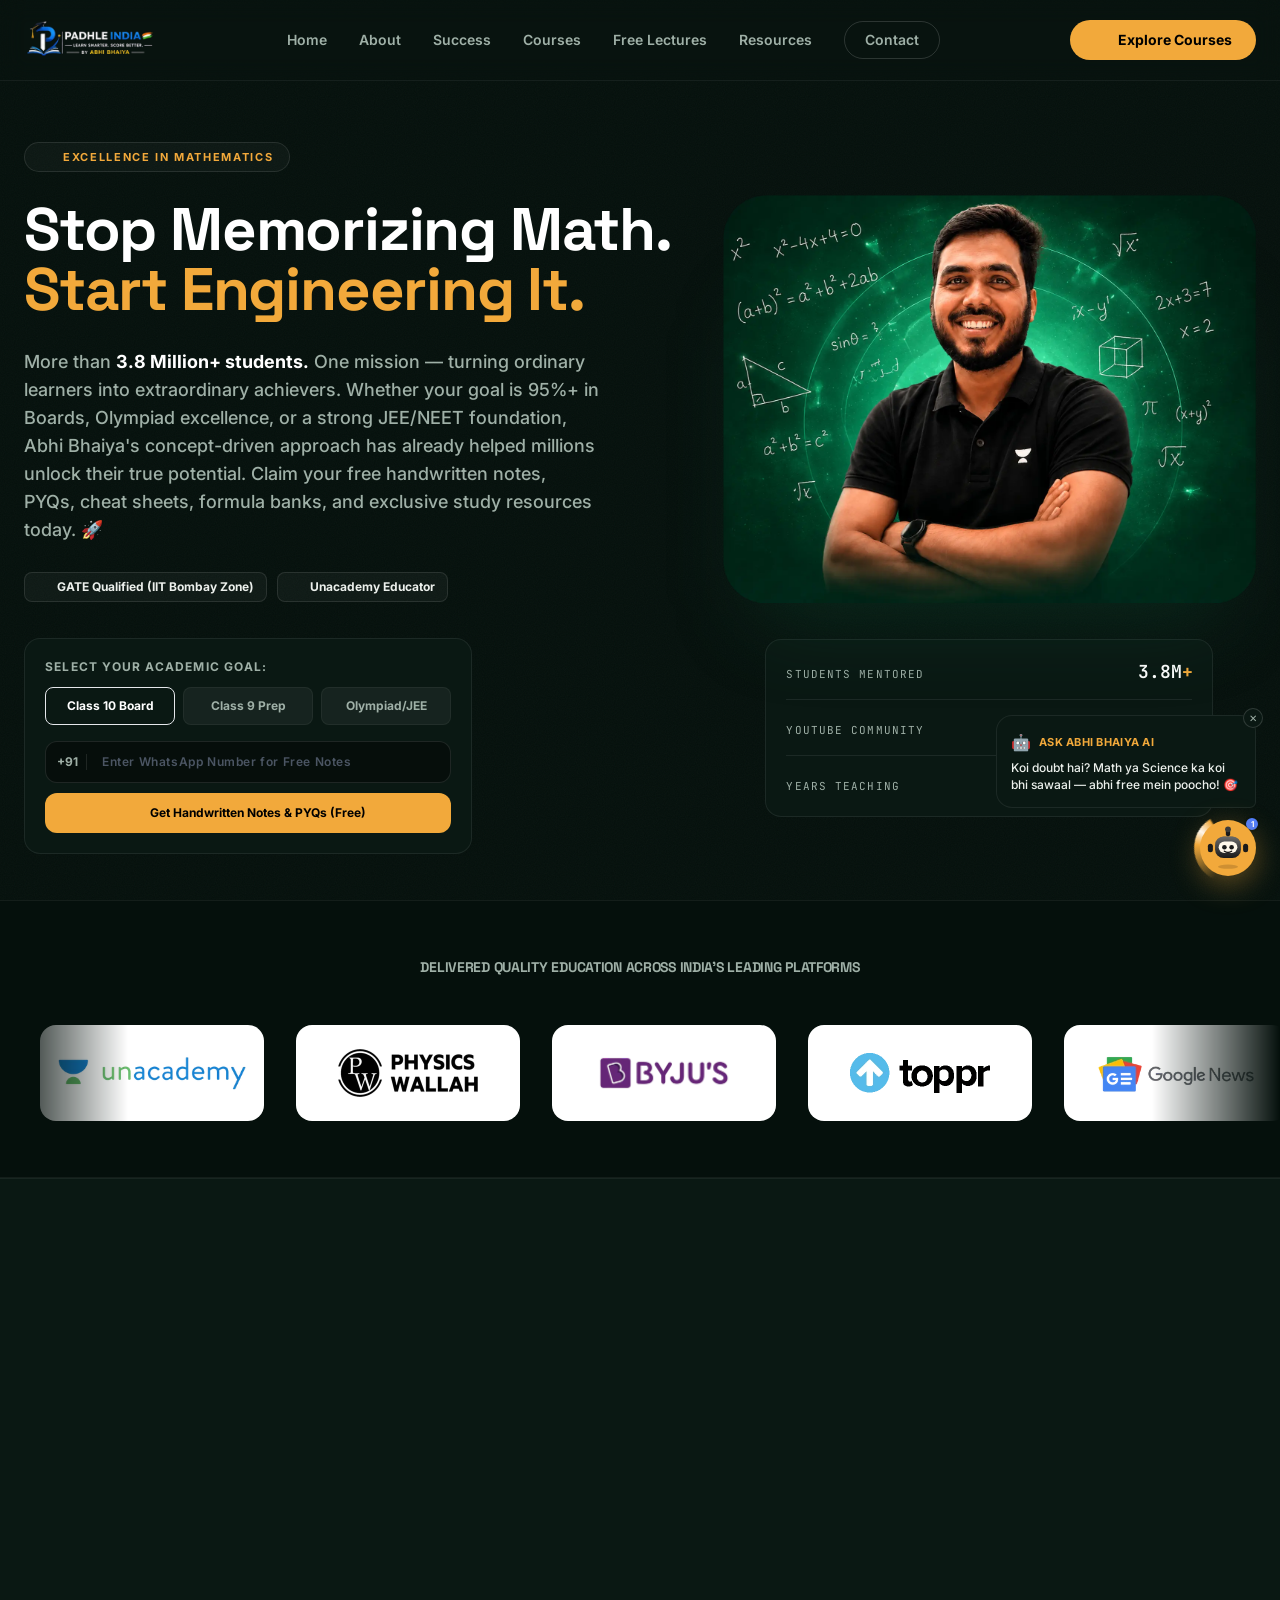
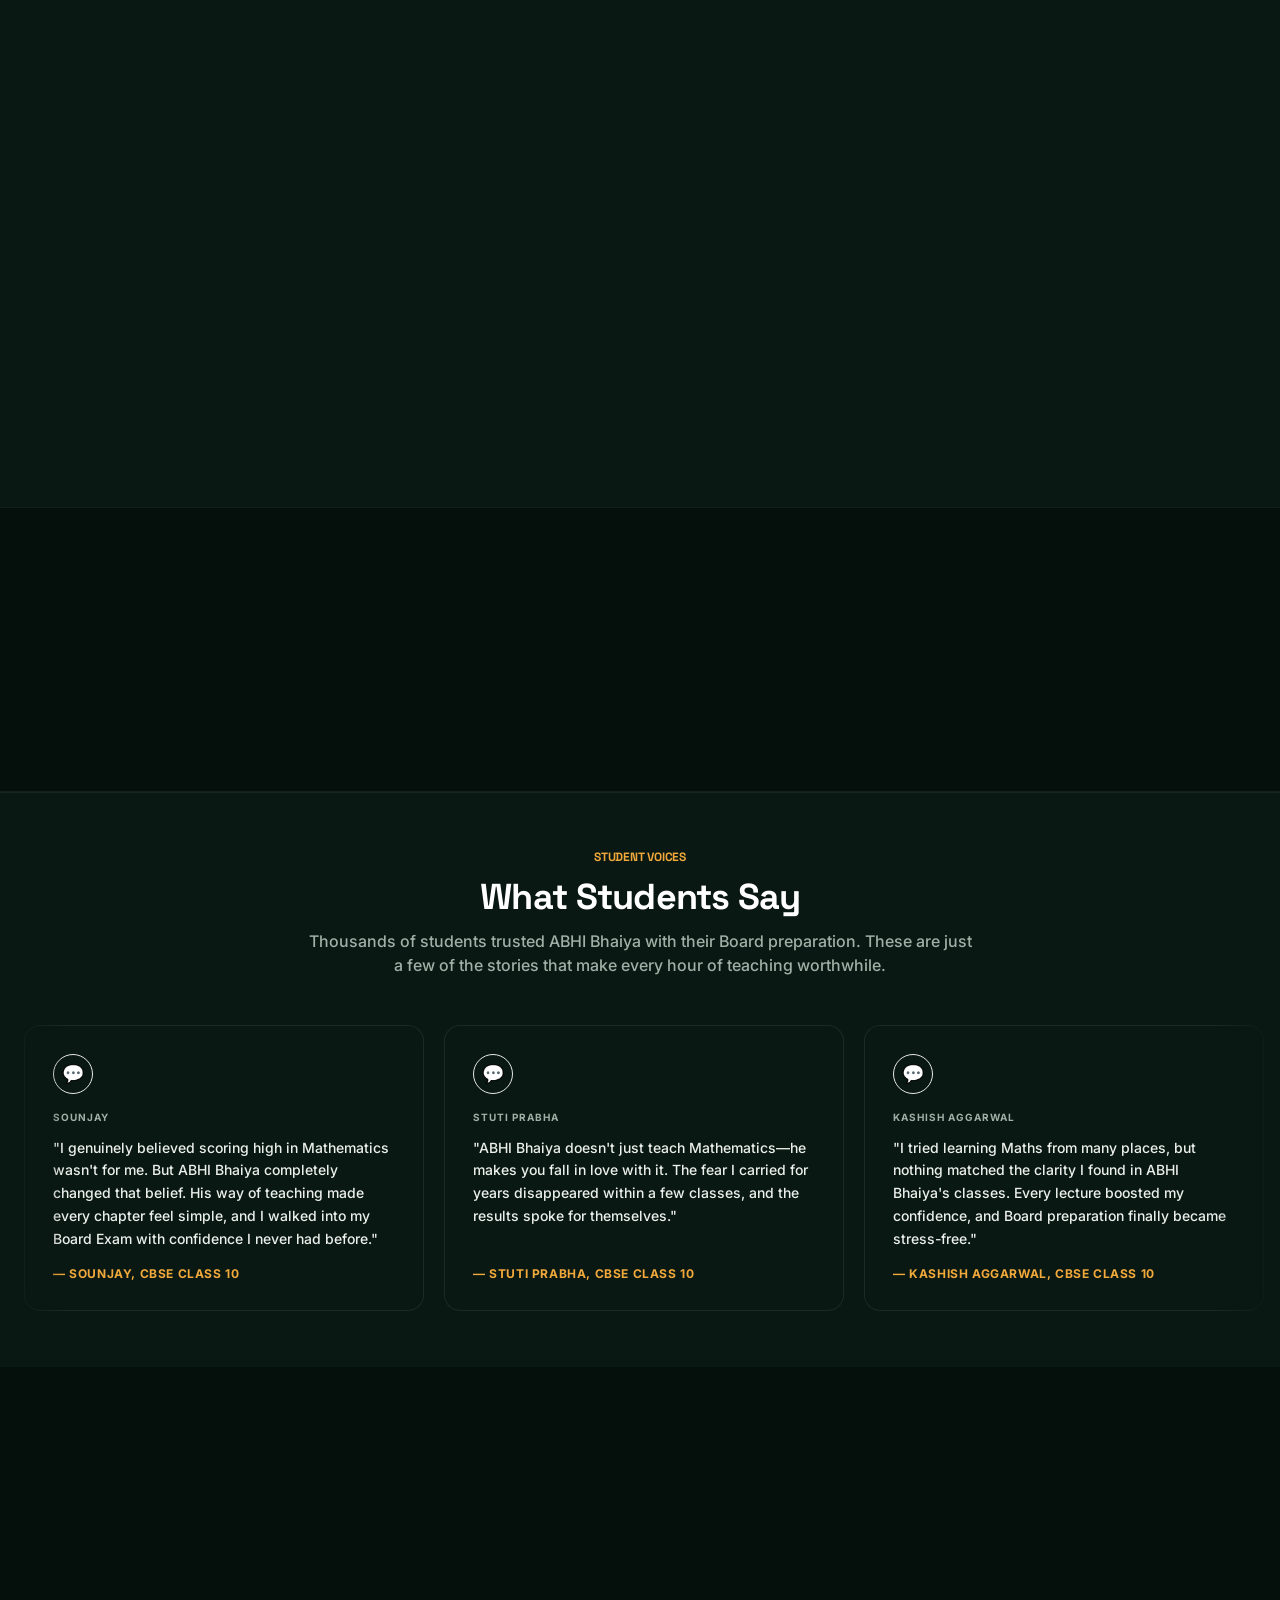
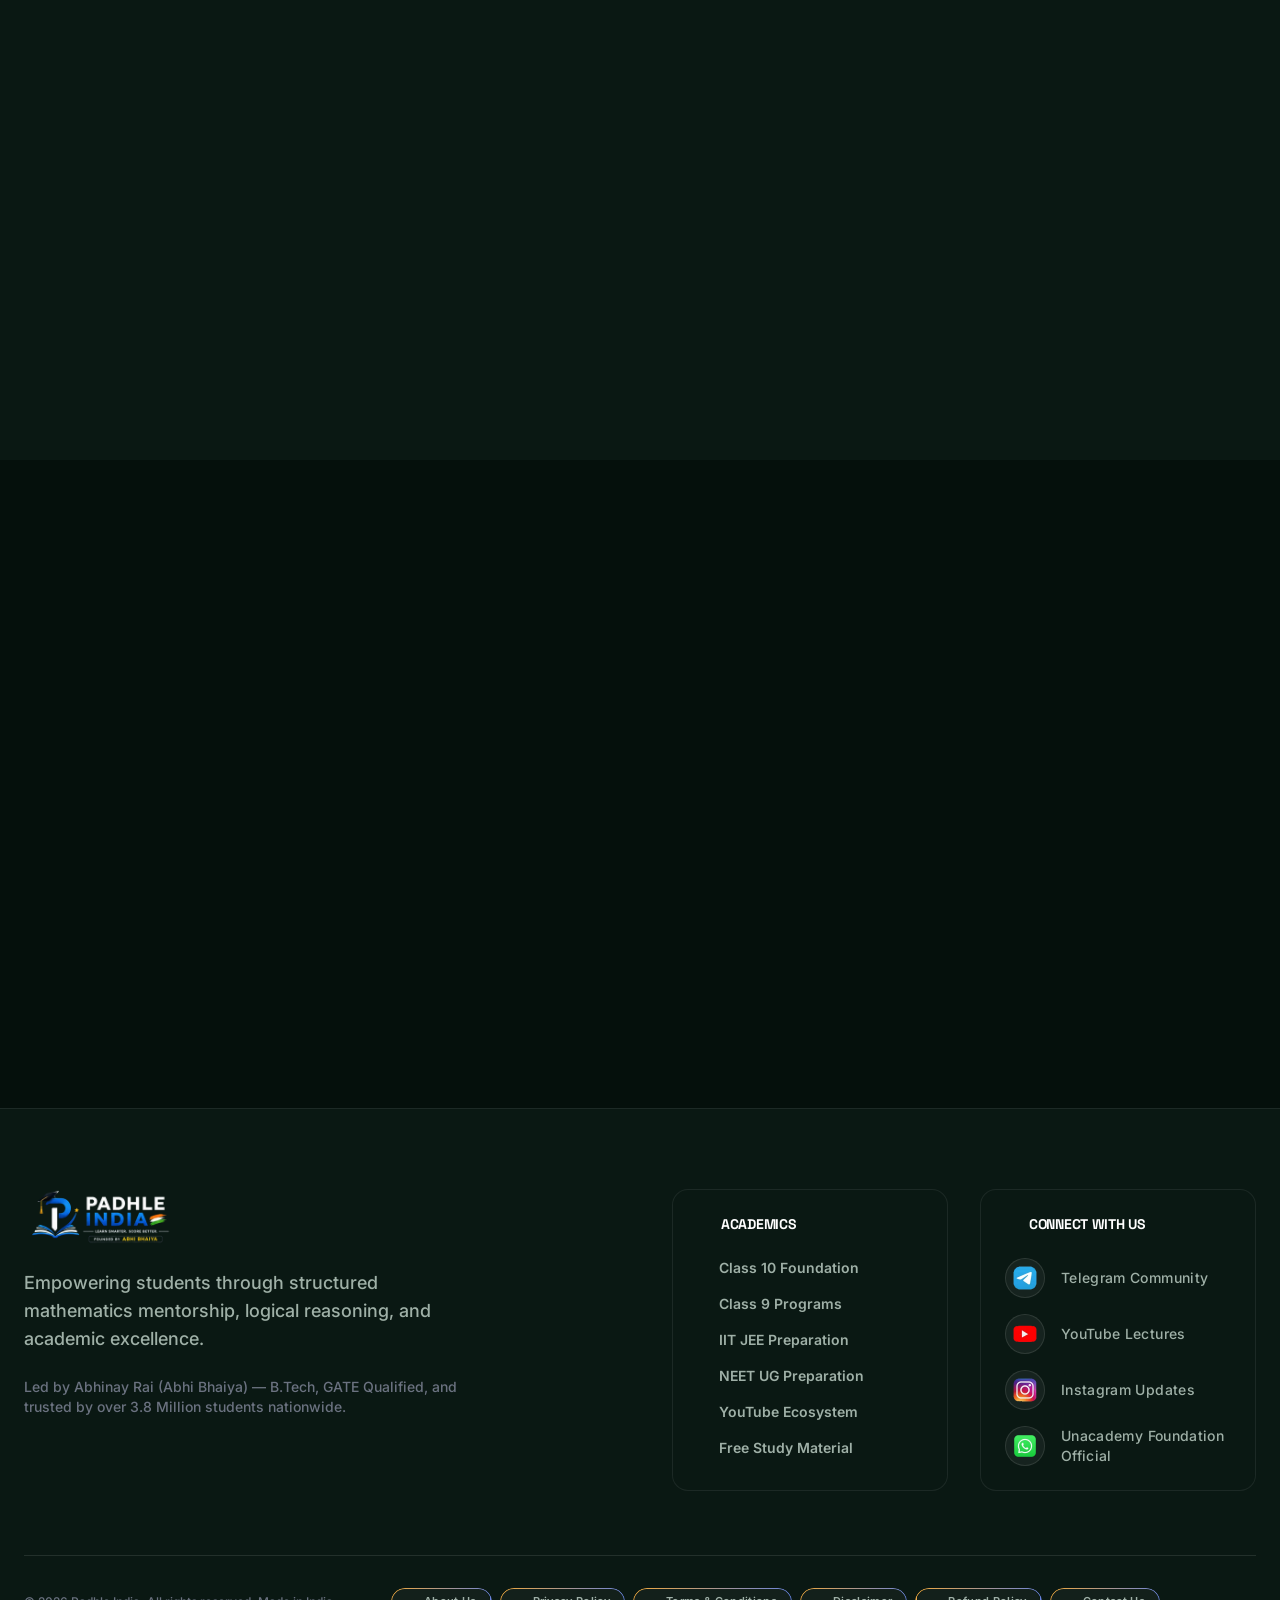
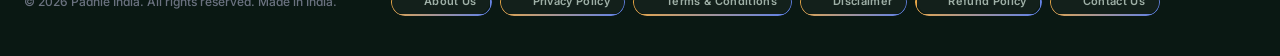
==== index.html @ f0617923 "Add files via upload" ====
<!DOCTYPE html>
<html lang="en" class="scroll-smooth">
<head>
    <meta charset="UTF-8">
    <meta name="viewport" content="width=device-width, initial-scale=1.0, maximum-scale=1.0, user-scalable=no">

    <title>Padhle India | CBSE Class 9 & 10 Prep, PYQs & Notes by Abhi Bhaiya</title>
    <meta name="description" content="Join 3.8 Million+ students who have transformed their logical thinking and secured top percentiles in CBSE Boards, Olympiads, and Foundation exams under the guidance of Abhi Bhaiya. Master CBSE Class 9 & 10 Mathematics and Science with Abhi Bhaiya (GATE Qualified, Ex-PW & Unacademy Educator). Download free handwritten notes, PYQs, cheat sheets, and study materials.">
    <meta name="keywords" content="Padhle India, Abhi Bhaiya Math, CBSE Class 10 Notes, CBSE Class 10 PYQs, Class 9 Maths Solutions, Olympiad Foundation Course, Abhinay Kumar Rai">

    <meta property="og:type" content="website">
    <meta property="og:url" content="https://www.padhleindia.com/">
    <meta property="og:title" content="Padhle India | CBSE Class 9 & 10 Prep by Abhi Bhaiya">
    <meta property="og:description" content="Access free handwritten notes, PYQs, and cheat sheets. Join 3.8M+ students under the guidance of Abhi Bhaiya.">
    <meta property="og:image" content="logo-nav.png">

    <meta name="twitter:card" content="summary_large_image">
    <meta name="twitter:title" content="Padhle India | CBSE Class 9 & 10 Prep by Abhi Bhaiya">
    <meta name="twitter:description" content="Get high-yield study materials curated by expert educator Abhi Bhaiya.">
    <meta name="twitter:image" content="logo-nav.png">

    <link rel="manifest" href="manifest.json">
    <meta name="theme-color" content="#0B0E14">
    <meta name="apple-mobile-web-app-capable" content="yes">
    <meta name="apple-mobile-web-app-status-bar-style" content="black-translucent">
    <meta name="apple-mobile-web-app-title" content="Padhle India">
    <link rel="icon" type="image/png" sizes="16x16" href="favicon-16.png">
    <link rel="icon" type="image/png" sizes="32x32" href="favicon-32.png">
    <link rel="icon" type="image/png" sizes="48x48" href="favicon-48.png">
    <link rel="apple-touch-icon" sizes="180x180" href="favicon-180.png">

    <!-- ============================================================
         DESIGN SYSTEM — "Ledger" direction
         A math mentor's brand should feel like precision, not hype.
         Base: deep graphite-ink (not generic blue/purple gradient black).
         Accent: signal amber (the colour of a topper's highlighted score)
         + a single cool cobalt reserved for interactive/link states only.
         Signature motif: real numbers presented like scorecard line-items.
         ============================================================ -->
    <link rel="preconnect" href="https://fonts.googleapis.com">
    <link rel="preconnect" href="https://fonts.gstatic.com" crossorigin>
    <link href="https://fonts.googleapis.com/css2?family=Space+Grotesk:wght@500;600;700&family=Inter:wght@400;500;600;700;800&family=JetBrains+Mono:wght@500;600&display=swap" rel="stylesheet">

    <script src="https://cdnjs.cloudflare.com/ajax/libs/gsap/3.12.2/gsap.min.js" defer></script>
    <script src="https://cdnjs.cloudflare.com/ajax/libs/gsap/3.12.2/ScrollTrigger.min.js" defer></script>
    <script src="https://unpkg.com/lucide@0.469.0/dist/umd/lucide.min.js" defer></script>

    <!-- KaTeX & Marked: only needed once the chatbot is opened, deferred so
         they never block the initial page render -->
    <link rel="stylesheet" href="https://cdn.jsdelivr.net/npm/katex@0.16.8/dist/katex.min.css" media="print" onload="this.media='all'">
    <script src="https://cdn.jsdelivr.net/npm/katex@0.16.8/dist/katex.min.js" defer></script>
    <script src="https://cdn.jsdelivr.net/npm/katex@0.16.8/dist/contrib/auto-render.min.js" defer></script>
    <script src="https://cdn.jsdelivr.net/npm/marked/marked.min.js" defer></script>

    <style id="tailwind-build">*,:after,:before{--tw-border-spacing-x:0;--tw-border-spacing-y:0;--tw-translate-x:0;--tw-translate-y:0;--tw-rotate:0;--tw-skew-x:0;--tw-skew-y:0;--tw-scale-x:1;--tw-scale-y:1;--tw-pan-x: ;--tw-pan-y: ;--tw-pinch-zoom: ;--tw-scroll-snap-strictness:proximity;--tw-gradient-from-position: ;--tw-gradient-via-position: ;--tw-gradient-to-position: ;--tw-ordinal: ;--tw-slashed-zero: ;--tw-numeric-figure: ;--tw-numeric-spacing: ;--tw-numeric-fraction: ;--tw-ring-inset: ;--tw-ring-offset-width:0px;--tw-ring-offset-color:#fff;--tw-ring-color:rgba(59,130,246,.5);--tw-ring-offset-shadow:0 0 #0000;--tw-ring-shadow:0 0 #0000;--tw-shadow:0 0 #0000;--tw-shadow-colored:0 0 #0000;--tw-blur: ;--tw-brightness: ;--tw-contrast: ;--tw-grayscale: ;--tw-hue-rotate: ;--tw-invert: ;--tw-saturate: ;--tw-sepia: ;--tw-drop-shadow: ;--tw-backdrop-blur: ;--tw-backdrop-brightness: ;--tw-backdrop-contrast: ;--tw-backdrop-grayscale: ;--tw-backdrop-hue-rotate: ;--tw-backdrop-invert: ;--tw-backdrop-opacity: ;--tw-backdrop-saturate: ;--tw-backdrop-sepia: ;--tw-contain-size: ;--tw-contain-layout: ;--tw-contain-paint: ;--tw-contain-style: }::backdrop{--tw-border-spacing-x:0;--tw-border-spacing-y:0;--tw-translate-x:0;--tw-translate-y:0;--tw-rotate:0;--tw-skew-x:0;--tw-skew-y:0;--tw-scale-x:1;--tw-scale-y:1;--tw-pan-x: ;--tw-pan-y: ;--tw-pinch-zoom: ;--tw-scroll-snap-strictness:proximity;--tw-gradient-from-position: ;--tw-gradient-via-position: ;--tw-gradient-to-position: ;--tw-ordinal: ;--tw-slashed-zero: ;--tw-numeric-figure: ;--tw-numeric-spacing: ;--tw-numeric-fraction: ;--tw-ring-inset: ;--tw-ring-offset-width:0px;--tw-ring-offset-color:#fff;--tw-ring-color:rgba(59,130,246,.5);--tw-ring-offset-shadow:0 0 #0000;--tw-ring-shadow:0 0 #0000;--tw-shadow:0 0 #0000;--tw-shadow-colored:0 0 #0000;--tw-blur: ;--tw-brightness: ;--tw-contrast: ;--tw-grayscale: ;--tw-hue-rotate: ;--tw-invert: ;--tw-saturate: ;--tw-sepia: ;--tw-drop-shadow: ;--tw-backdrop-blur: ;--tw-backdrop-brightness: ;--tw-backdrop-contrast: ;--tw-backdrop-grayscale: ;--tw-backdrop-hue-rotate: ;--tw-backdrop-invert: ;--tw-backdrop-opacity: ;--tw-backdrop-saturate: ;--tw-backdrop-sepia: ;--tw-contain-size: ;--tw-contain-layout: ;--tw-contain-paint: ;--tw-contain-style: }/*! tailwindcss v3.4.19 | MIT License | https://tailwindcss.com*/*,:after,:before{box-sizing:border-box;border:0 solid #e5e7eb}:after,:before{--tw-content:""}:host,html{line-height:1.5;-webkit-text-size-adjust:100%;-moz-tab-size:4;-o-tab-size:4;tab-size:4;font-family:Inter,sans-serif;font-feature-settings:normal;font-variation-settings:normal;-webkit-tap-highlight-color:transparent}body{margin:0;line-height:inherit}hr{height:0;color:inherit;border-top-width:1px}abbr:where([title]){-webkit-text-decoration:underline dotted;text-decoration:underline dotted}h1,h2,h3,h4,h5,h6{font-size:inherit;font-weight:inherit}a{color:inherit;text-decoration:inherit}b,strong{font-weight:bolder}code,kbd,pre,samp{font-family:JetBrains Mono,monospace;font-feature-settings:normal;font-variation-settings:normal;font-size:1em}small{font-size:80%}sub,sup{font-size:75%;line-height:0;position:relative;vertical-align:baseline}sub{bottom:-.25em}sup{top:-.5em}table{text-indent:0;border-color:inherit;border-collapse:collapse}button,input,optgroup,select,textarea{font-family:inherit;font-feature-settings:inherit;font-variation-settings:inherit;font-size:100%;font-weight:inherit;line-height:inherit;letter-spacing:inherit;color:inherit;margin:0;padding:0}button,select{text-transform:none}button,input:where([type=button]),input:where([type=reset]),input:where([type=submit]){-webkit-appearance:button;background-color:transparent;background-image:none}:-moz-focusring{outline:auto}:-moz-ui-invalid{box-shadow:none}progress{vertical-align:baseline}::-webkit-inner-spin-button,::-webkit-outer-spin-button{height:auto}[type=search]{-webkit-appearance:textfield;outline-offset:-2px}::-webkit-search-decoration{-webkit-appearance:none}::-webkit-file-upload-button{-webkit-appearance:button;font:inherit}summary{display:list-item}blockquote,dd,dl,figure,h1,h2,h3,h4,h5,h6,hr,p,pre{margin:0}fieldset{margin:0}fieldset,legend{padding:0}menu,ol,ul{list-style:none;margin:0;padding:0}dialog{padding:0}textarea{resize:vertical}input::-moz-placeholder,textarea::-moz-placeholder{opacity:1;color:#9ca3af}input::placeholder,textarea::placeholder{opacity:1;color:#9ca3af}[role=button],button{cursor:pointer}:disabled{cursor:default}audio,canvas,embed,iframe,img,object,svg,video{display:block;vertical-align:middle}img,video{max-width:100%;height:auto}[hidden]:where(:not([hidden=until-found])){display:none}.pointer-events-none{pointer-events:none}.visible{visibility:visible}.invisible{visibility:hidden}.collapse{visibility:collapse}.static{position:static}.fixed{position:fixed}.absolute{position:absolute}.relative{position:relative}.-inset-1\.5{inset:-.375rem}.inset-0{inset:0}.inset-x-8{left:2rem;right:2rem}.-right-1{right:-.25rem}.-right-2{right:-.5rem}.-top-1{top:-.25rem}.-top-2{top:-.5rem}.bottom-0{bottom:0}.bottom-2{bottom:.5rem}.bottom-20{bottom:5rem}.bottom-\[-20\%\]{bottom:-20%}.left-0{left:0}.left-1{left:.25rem}.left-1\/2{left:50%}.left-2{left:.5rem}.left-3{left:.75rem}.left-4{left:1rem}.left-\[-10\%\]{left:-10%}.right-0{right:0}.right-2{right:.5rem}.right-4{right:1rem}.right-6{right:1.5rem}.right-\[-10\%\]{right:-10%}.top-0{top:0}.top-4{top:1rem}.top-6{top:1.5rem}.top-\[-15\%\]{top:-15%}.top-\[40\%\]{top:40%}.z-0{z-index:0}.z-10{z-index:10}.z-20{z-index:20}.z-50{z-index:50}.z-\[1000\]{z-index:1000}.z-\[100\]{z-index:100}.z-\[1500\]{z-index:1500}.z-\[2000\]{z-index:2000}.mx-auto{margin-left:auto;margin-right:auto}.mb-0{margin-bottom:0}.mb-0\.5{margin-bottom:.125rem}.mb-1{margin-bottom:.25rem}.mb-1\.5{margin-bottom:.375rem}.mb-10{margin-bottom:2.5rem}.mb-12{margin-bottom:3rem}.mb-14{margin-bottom:3.5rem}.mb-16{margin-bottom:4rem}.mb-2{margin-bottom:.5rem}.mb-3{margin-bottom:.75rem}.mb-4{margin-bottom:1rem}.mb-5{margin-bottom:1.25rem}.mb-6{margin-bottom:1.5rem}.mb-8{margin-bottom:2rem}.ml-1{margin-left:.25rem}.ml-auto{margin-left:auto}.mt-0{margin-top:0}.mt-0\.5{margin-top:.125rem}.mt-2{margin-top:.5rem}.mt-4{margin-top:1rem}.mt-8{margin-top:2rem}.mt-auto{margin-top:auto}.block{display:block}.inline{display:inline}.flex{display:flex}.inline-flex{display:inline-flex}.table{display:table}.grid{display:grid}.hidden{display:none}.aspect-video{aspect-ratio:16/9}.h-10{height:2.5rem}.h-12{height:3rem}.h-14{height:3.5rem}.h-16{height:4rem}.h-2{height:.5rem}.h-2\.5{height:.625rem}.h-20{height:5rem}.h-3{height:.75rem}.h-3\.5{height:.875rem}.h-4{height:1rem}.h-5{height:1.25rem}.h-6{height:1.5rem}.h-7{height:1.75rem}.h-8{height:2rem}.h-9{height:2.25rem}.h-\[25\%\]{height:25%}.h-\[300px\]{height:300px}.h-\[340px\]{height:340px}.h-\[400px\]{height:400px}.h-\[45vw\]{height:45vw}.h-\[480px\]{height:480px}.h-\[55vw\]{height:55vw}.h-\[70\%\]{height:70%}.h-\[75\%\]{height:75%}.h-full{height:100%}.max-h-48{max-height:12rem}.min-h-screen{min-height:100vh}.w-10{width:2.5rem}.w-12{width:3rem}.w-14{width:3.5rem}.w-16{width:4rem}.w-2{width:.5rem}.w-2\.5{width:.625rem}.w-3{width:.75rem}.w-3\.5{width:.875rem}.w-4{width:1rem}.w-44{width:11rem}.w-5{width:1.25rem}.w-6{width:1.5rem}.w-7{width:1.75rem}.w-8{width:2rem}.w-\[300px\]{width:300px}.w-\[400px\]{width:400px}.w-\[45vw\]{width:45vw}.w-\[55vw\]{width:55vw}.w-\[90\%\]{width:90%}.w-\[90vw\]{width:90vw}.w-auto{width:auto}.w-full{width:100%}.w-max{width:-moz-max-content;width:max-content}.w-px{width:1px}.max-w-2xl{max-width:42rem}.max-w-3xl{max-width:48rem}.max-w-5xl{max-width:64rem}.max-w-6xl{max-width:72rem}.max-w-7xl{max-width:80rem}.max-w-\[230px\]{max-width:230px}.max-w-\[85\%\]{max-width:85%}.max-w-full{max-width:100%}.max-w-md{max-width:28rem}.max-w-sm{max-width:24rem}.max-w-xl{max-width:36rem}.flex-shrink-0{flex-shrink:0}.flex-grow{flex-grow:1}.border-collapse{border-collapse:collapse}.-translate-x-1{--tw-translate-x:-0.25rem}.-translate-x-1,.-translate-x-1\/2{transform:translate(var(--tw-translate-x),var(--tw-translate-y)) rotate(var(--tw-rotate)) skewX(var(--tw-skew-x)) skewY(var(--tw-skew-y)) scaleX(var(--tw-scale-x)) scaleY(var(--tw-scale-y))}.-translate-x-1\/2{--tw-translate-x:-50%}.-translate-y-1{--tw-translate-y:-0.25rem}.-translate-y-1,.-translate-y-1\/2{transform:translate(var(--tw-translate-x),var(--tw-translate-y)) rotate(var(--tw-rotate)) skewX(var(--tw-skew-x)) skewY(var(--tw-skew-y)) scaleX(var(--tw-scale-x)) scaleY(var(--tw-scale-y))}.-translate-y-1\/2{--tw-translate-y:-50%}.translate-x-10{--tw-translate-x:2.5rem}.translate-x-10,.translate-x-full{transform:translate(var(--tw-translate-x),var(--tw-translate-y)) rotate(var(--tw-rotate)) skewX(var(--tw-skew-x)) skewY(var(--tw-skew-y)) scaleX(var(--tw-scale-x)) scaleY(var(--tw-scale-y))}.translate-x-full{--tw-translate-x:100%}.translate-y-0{--tw-translate-y:0px}.translate-y-0,.translate-y-4{transform:translate(var(--tw-translate-x),var(--tw-translate-y)) rotate(var(--tw-rotate)) skewX(var(--tw-skew-x)) skewY(var(--tw-skew-y)) scaleX(var(--tw-scale-x)) scaleY(var(--tw-scale-y))}.translate-y-4{--tw-translate-y:1rem}.scale-100{--tw-scale-x:1;--tw-scale-y:1}.scale-100,.scale-125{transform:translate(var(--tw-translate-x),var(--tw-translate-y)) rotate(var(--tw-rotate)) skewX(var(--tw-skew-x)) skewY(var(--tw-skew-y)) scaleX(var(--tw-scale-x)) scaleY(var(--tw-scale-y))}.scale-125{--tw-scale-x:1.25;--tw-scale-y:1.25}.scale-95{--tw-scale-x:.95;--tw-scale-y:.95}.scale-95,.transform{transform:translate(var(--tw-translate-x),var(--tw-translate-y)) rotate(var(--tw-rotate)) skewX(var(--tw-skew-x)) skewY(var(--tw-skew-y)) scaleX(var(--tw-scale-x)) scaleY(var(--tw-scale-y))}@keyframes spin{to{transform:rotate(1turn)}}.animate-spin{animation:spin 1s linear infinite}.cursor-not-allowed{cursor:not-allowed}.cursor-pointer{cursor:pointer}.resize-none{resize:none}.resize{resize:both}.grid-cols-1{grid-template-columns:repeat(1,minmax(0,1fr))}.grid-cols-3{grid-template-columns:repeat(3,minmax(0,1fr))}.flex-col{flex-direction:column}.flex-wrap{flex-wrap:wrap}.items-start{align-items:flex-start}.items-end{align-items:flex-end}.items-center{align-items:center}.items-baseline{align-items:baseline}.items-stretch{align-items:stretch}.justify-end{justify-content:flex-end}.justify-center{justify-content:center}.justify-between{justify-content:space-between}.gap-1{gap:.25rem}.gap-1\.5{gap:.375rem}.gap-12{gap:3rem}.gap-2{gap:.5rem}.gap-2\.5{gap:.625rem}.gap-3{gap:.75rem}.gap-4{gap:1rem}.gap-5{gap:1.25rem}.gap-6{gap:1.5rem}.gap-7{gap:1.75rem}.gap-8{gap:2rem}.space-y-3>:not([hidden])~:not([hidden]){--tw-space-y-reverse:0;margin-top:calc(.75rem*(1 - var(--tw-space-y-reverse)));margin-bottom:calc(.75rem*var(--tw-space-y-reverse))}.space-y-4>:not([hidden])~:not([hidden]){--tw-space-y-reverse:0;margin-top:calc(1rem*(1 - var(--tw-space-y-reverse)));margin-bottom:calc(1rem*var(--tw-space-y-reverse))}.overflow-hidden{overflow:hidden}.overflow-y-auto{overflow-y:auto}.scroll-smooth{scroll-behavior:smooth}.break-all{word-break:break-all}.rounded{border-radius:.25rem}.rounded-2xl{border-radius:1rem}.rounded-3xl,.rounded-\[1\.5rem\]{border-radius:1.5rem}.rounded-\[2rem\]{border-radius:2rem}.rounded-full{border-radius:9999px}.rounded-lg{border-radius:.5rem}.rounded-md{border-radius:.375rem}.rounded-xl{border-radius:.75rem}.rounded-br-md{border-bottom-right-radius:.375rem}.border{border-width:1px}.border-2{border-width:2px}.border-y{border-top-width:1px}.border-b,.border-y{border-bottom-width:1px}.border-r{border-right-width:1px}.border-t{border-top-width:1px}.border-\[rgba\(242\2c 169\2c 59\2c 0\.30\)\]{border-color:rgba(242,169,59,.3)}.border-\[var\(--ink\)\]{border-color:var(--ink)}.border-\[var\(--ink-2\)\]{border-color:var(--ink-2)}.border-blue-500{--tw-border-opacity:1;border-color:rgb(59 130 246/var(--tw-border-opacity,1))}.border-blue-500\/30{border-color:rgba(59,130,246,.3)}.border-pink-500{--tw-border-opacity:1;border-color:rgb(236 72 153/var(--tw-border-opacity,1))}.border-purple-500{--tw-border-opacity:1;border-color:rgb(168 85 247/var(--tw-border-opacity,1))}.border-purple-500\/20{border-color:rgba(168,85,247,.2)}.border-red-500{--tw-border-opacity:1;border-color:rgb(239 68 68/var(--tw-border-opacity,1))}.border-slate-800{--tw-border-opacity:1;border-color:rgb(30 41 59/var(--tw-border-opacity,1))}.border-slate-800\/80{border-color:rgba(30,41,59,.8)}.border-white{--tw-border-opacity:1;border-color:rgb(255 255 255/var(--tw-border-opacity,1))}.border-white\/10{border-color:hsla(0,0%,100%,.1)}.border-white\/15{border-color:hsla(0,0%,100%,.15)}.border-white\/20{border-color:hsla(0,0%,100%,.2)}.border-white\/5{border-color:hsla(0,0%,100%,.05)}.border-white\/\[0\.06\]{border-color:hsla(0,0%,100%,.06)}.border-white\/\[0\.08\]{border-color:hsla(0,0%,100%,.08)}.bg-\[\#0d4a30\]\/40{background-color:rgba(13,74,48,.4)}.bg-\[rgba\(76\2c 124\2c 255\2c 0\.10\)\]{background-color:rgba(76,124,255,.1)}.bg-\[var\(--cobalt\)\]{background-color:var(--cobalt)}.bg-\[var\(--ink\)\]{background-color:var(--ink)}.bg-\[var\(--ink-2\)\]{background-color:var(--ink-2)}.bg-\[var\(--signal\)\]{background-color:var(--signal)}.bg-amber-400{--tw-bg-opacity:1;background-color:rgb(251 191 36/var(--tw-bg-opacity,1))}.bg-black{--tw-bg-opacity:1;background-color:rgb(0 0 0/var(--tw-bg-opacity,1))}.bg-black\/20{background-color:rgba(0,0,0,.2)}.bg-black\/30{background-color:rgba(0,0,0,.3)}.bg-black\/40{background-color:rgba(0,0,0,.4)}.bg-black\/50{background-color:rgba(0,0,0,.5)}.bg-black\/60{background-color:rgba(0,0,0,.6)}.bg-black\/80{background-color:rgba(0,0,0,.8)}.bg-blue-400{--tw-bg-opacity:1;background-color:rgb(96 165 250/var(--tw-bg-opacity,1))}.bg-blue-500{--tw-bg-opacity:1;background-color:rgb(59 130 246/var(--tw-bg-opacity,1))}.bg-blue-500\/20{background-color:rgba(59,130,246,.2)}.bg-blue-600{--tw-bg-opacity:1;background-color:rgb(37 99 235/var(--tw-bg-opacity,1))}.bg-emerald-500{--tw-bg-opacity:1;background-color:rgb(16 185 129/var(--tw-bg-opacity,1))}.bg-pink-500{--tw-bg-opacity:1;background-color:rgb(236 72 153/var(--tw-bg-opacity,1))}.bg-pink-500\/20{background-color:rgba(236,72,153,.2)}.bg-purple-500{--tw-bg-opacity:1;background-color:rgb(168 85 247/var(--tw-bg-opacity,1))}.bg-purple-500\/10{background-color:rgba(168,85,247,.1)}.bg-purple-500\/20{background-color:rgba(168,85,247,.2)}.bg-slate-900{--tw-bg-opacity:1;background-color:rgb(15 23 42/var(--tw-bg-opacity,1))}.bg-white{--tw-bg-opacity:1;background-color:rgb(255 255 255/var(--tw-bg-opacity,1))}.bg-white\/15{background-color:hsla(0,0%,100%,.15)}.bg-white\/20{background-color:hsla(0,0%,100%,.2)}.bg-white\/5{background-color:hsla(0,0%,100%,.05)}.bg-white\/\[0\.03\]{background-color:hsla(0,0%,100%,.03)}.bg-white\/\[0\.04\]{background-color:hsla(0,0%,100%,.04)}.bg-gradient-to-r{background-image:linear-gradient(to right,var(--tw-gradient-stops))}.from-blue-500{--tw-gradient-from:#3b82f6 var(--tw-gradient-from-position);--tw-gradient-to:rgba(59,130,246,0) var(--tw-gradient-to-position);--tw-gradient-stops:var(--tw-gradient-from),var(--tw-gradient-to)}.to-purple-500{--tw-gradient-to:#a855f7 var(--tw-gradient-to-position)}.object-contain{-o-object-fit:contain;object-fit:contain}.object-cover{-o-object-fit:cover;object-fit:cover}.p-1{padding:.25rem}.p-1\.5{padding:.375rem}.p-2{padding:.5rem}.p-2\.5{padding:.625rem}.p-3{padding:.75rem}.p-3\.5{padding:.875rem}.p-4{padding:1rem}.p-5{padding:1.25rem}.p-6{padding:1.5rem}.p-8{padding:2rem}.px-2{padding-left:.5rem;padding-right:.5rem}.px-3{padding-left:.75rem;padding-right:.75rem}.px-4{padding-left:1rem;padding-right:1rem}.px-5{padding-left:1.25rem;padding-right:1.25rem}.px-6{padding-left:1.5rem;padding-right:1.5rem}.px-8{padding-left:2rem;padding-right:2rem}.py-1{padding-top:.25rem;padding-bottom:.25rem}.py-1\.5{padding-top:.375rem;padding-bottom:.375rem}.py-10{padding-top:2.5rem;padding-bottom:2.5rem}.py-12{padding-top:3rem;padding-bottom:3rem}.py-16{padding-top:4rem;padding-bottom:4rem}.py-2{padding-top:.5rem;padding-bottom:.5rem}.py-2\.5{padding-top:.625rem;padding-bottom:.625rem}.py-20{padding-top:5rem;padding-bottom:5rem}.py-3{padding-top:.75rem;padding-bottom:.75rem}.py-3\.5{padding-top:.875rem;padding-bottom:.875rem}.py-4{padding-top:1rem;padding-bottom:1rem}.pb-0{padding-bottom:0}.pb-10{padding-bottom:2.5rem}.pb-12{padding-bottom:3rem}.pb-8{padding-bottom:2rem}.pl-14{padding-left:3.5rem}.pl-16{padding-left:4rem}.pl-6{padding-left:1.5rem}.pr-2{padding-right:.5rem}.pr-3{padding-right:.75rem}.pr-4{padding-right:1rem}.pr-5{padding-right:1.25rem}.pt-16{padding-top:4rem}.pt-2{padding-top:.5rem}.pt-28{padding-top:7rem}.pt-6{padding-top:1.5rem}.text-left{text-align:left}.text-center{text-align:center}.text-justify{text-align:justify}.text-2xl{font-size:1.5rem;line-height:2rem}.text-3xl{font-size:1.875rem;line-height:2.25rem}.text-4xl{font-size:2.25rem;line-height:2.5rem}.text-\[10px\]{font-size:10px}.text-\[11px\]{font-size:11px}.text-\[13px\]{font-size:13px}.text-\[8px\]{font-size:8px}.text-base{font-size:1rem;line-height:1.5rem}.text-lg{font-size:1.125rem;line-height:1.75rem}.text-sm{font-size:.875rem;line-height:1.25rem}.text-xl{font-size:1.25rem;line-height:1.75rem}.text-xs{font-size:.75rem;line-height:1rem}.font-bold{font-weight:700}.font-medium{font-weight:500}.font-semibold{font-weight:600}.uppercase{text-transform:uppercase}.lowercase{text-transform:lowercase}.italic{font-style:italic}.leading-\[1\.05\]{line-height:1.05}.leading-\[1\.1\]{line-height:1.1}.leading-relaxed{line-height:1.625}.leading-snug{line-height:1.375}.leading-tight{line-height:1.25}.tracking-\[0\.15em\]{letter-spacing:.15em}.tracking-\[0\.2em\]{letter-spacing:.2em}.tracking-tight{letter-spacing:-.025em}.tracking-wide{letter-spacing:.025em}.tracking-wider{letter-spacing:.05em}.tracking-widest{letter-spacing:.1em}.text-\[rgba\(242\2c 169\2c 59\2c 0\.70\)\]{color:rgba(242,169,59,.7)}.text-\[var\(--ink-text\)\]{color:var(--ink-text)}.text-\[var\(--ink-text-dim\)\]{color:var(--ink-text-dim)}.text-black{--tw-text-opacity:1;color:rgb(0 0 0/var(--tw-text-opacity,1))}.text-gray-200{--tw-text-opacity:1;color:rgb(229 231 235/var(--tw-text-opacity,1))}.text-gray-300{--tw-text-opacity:1;color:rgb(209 213 219/var(--tw-text-opacity,1))}.text-gray-400{--tw-text-opacity:1;color:rgb(156 163 175/var(--tw-text-opacity,1))}.text-gray-500{--tw-text-opacity:1;color:rgb(107 114 128/var(--tw-text-opacity,1))}.text-slate-100{--tw-text-opacity:1;color:rgb(241 245 249/var(--tw-text-opacity,1))}.text-white{--tw-text-opacity:1;color:rgb(255 255 255/var(--tw-text-opacity,1))}.underline{text-decoration-line:underline}.antialiased{-webkit-font-smoothing:antialiased;-moz-osx-font-smoothing:grayscale}.accent-amber-400{accent-color:#fbbf24}.opacity-0{opacity:0}.opacity-100{opacity:1}.opacity-50{opacity:.5}.shadow-\[0_0_10px_rgba\(96\2c 165\2c 250\2c 0\.5\)\]{--tw-shadow:0 0 10px rgba(96,165,250,.5);--tw-shadow-colored:0 0 10px var(--tw-shadow-color);box-shadow:var(--tw-ring-offset-shadow,0 0 #0000),var(--tw-ring-shadow,0 0 #0000),var(--tw-shadow)}.shadow-\[0_0_20px_rgba\(59\2c 130\2c 246\2c 0\.4\)\]{--tw-shadow:0 0 20px rgba(59,130,246,.4);--tw-shadow-colored:0 0 20px var(--tw-shadow-color);box-shadow:var(--tw-ring-offset-shadow,0 0 #0000),var(--tw-ring-shadow,0 0 #0000),var(--tw-shadow)}.shadow-\[0_25px_60px_rgba\(0\2c 0\2c 0\2c 0\.6\)\]{--tw-shadow:0 25px 60px rgba(0,0,0,.6);--tw-shadow-colored:0 25px 60px var(--tw-shadow-color);box-shadow:var(--tw-ring-offset-shadow,0 0 #0000),var(--tw-ring-shadow,0 0 #0000),var(--tw-shadow)}.shadow-\[0_8px_30px_rgba\(242\2c 169\2c 59\2c 0\.4\)\]{--tw-shadow:0 8px 30px rgba(242,169,59,.4);--tw-shadow-colored:0 8px 30px var(--tw-shadow-color)}.shadow-\[0_8px_30px_rgba\(242\2c 169\2c 59\2c 0\.4\)\],.shadow-inner{box-shadow:var(--tw-ring-offset-shadow,0 0 #0000),var(--tw-ring-shadow,0 0 #0000),var(--tw-shadow)}.shadow-inner{--tw-shadow:inset 0 2px 4px 0 rgba(0,0,0,.05);--tw-shadow-colored:inset 0 2px 4px 0 var(--tw-shadow-color)}.ring{--tw-ring-offset-shadow:var(--tw-ring-inset) 0 0 0 var(--tw-ring-offset-width) var(--tw-ring-offset-color);--tw-ring-shadow:var(--tw-ring-inset) 0 0 0 calc(3px + var(--tw-ring-offset-width)) var(--tw-ring-color)}.ring,.ring-1{box-shadow:var(--tw-ring-offset-shadow),var(--tw-ring-shadow),var(--tw-shadow,0 0 #0000)}.ring-1{--tw-ring-offset-shadow:var(--tw-ring-inset) 0 0 0 var(--tw-ring-offset-width) var(--tw-ring-offset-color);--tw-ring-shadow:var(--tw-ring-inset) 0 0 0 calc(1px + var(--tw-ring-offset-width)) var(--tw-ring-color)}.ring-red-500{--tw-ring-opacity:1;--tw-ring-color:rgb(239 68 68/var(--tw-ring-opacity,1))}.blur-2xl{--tw-blur:blur(40px)}.blur-2xl,.blur-\[120px\]{filter:var(--tw-blur) var(--tw-brightness) var(--tw-contrast) var(--tw-grayscale) var(--tw-hue-rotate) var(--tw-invert) var(--tw-saturate) var(--tw-sepia) var(--tw-drop-shadow)}.blur-\[120px\]{--tw-blur:blur(120px)}.blur-\[150px\]{--tw-blur:blur(150px)}.blur-\[150px\],.filter{filter:var(--tw-blur) var(--tw-brightness) var(--tw-contrast) var(--tw-grayscale) var(--tw-hue-rotate) var(--tw-invert) var(--tw-saturate) var(--tw-sepia) var(--tw-drop-shadow)}.backdrop-blur-2xl{--tw-backdrop-blur:blur(40px)}.backdrop-blur-2xl,.backdrop-blur-md{-webkit-backdrop-filter:var(--tw-backdrop-blur) var(--tw-backdrop-brightness) var(--tw-backdrop-contrast) var(--tw-backdrop-grayscale) var(--tw-backdrop-hue-rotate) var(--tw-backdrop-invert) var(--tw-backdrop-opacity) var(--tw-backdrop-saturate) var(--tw-backdrop-sepia);backdrop-filter:var(--tw-backdrop-blur) var(--tw-backdrop-brightness) var(--tw-backdrop-contrast) var(--tw-backdrop-grayscale) var(--tw-backdrop-hue-rotate) var(--tw-backdrop-invert) var(--tw-backdrop-opacity) var(--tw-backdrop-saturate) var(--tw-backdrop-sepia)}.backdrop-blur-md{--tw-backdrop-blur:blur(12px)}.backdrop-blur-xl{--tw-backdrop-blur:blur(24px);-webkit-backdrop-filter:var(--tw-backdrop-blur) var(--tw-backdrop-brightness) var(--tw-backdrop-contrast) var(--tw-backdrop-grayscale) var(--tw-backdrop-hue-rotate) var(--tw-backdrop-invert) var(--tw-backdrop-opacity) var(--tw-backdrop-saturate) var(--tw-backdrop-sepia);backdrop-filter:var(--tw-backdrop-blur) var(--tw-backdrop-brightness) var(--tw-backdrop-contrast) var(--tw-backdrop-grayscale) var(--tw-backdrop-hue-rotate) var(--tw-backdrop-invert) var(--tw-backdrop-opacity) var(--tw-backdrop-saturate) var(--tw-backdrop-sepia)}.transition{transition-property:color,background-color,border-color,text-decoration-color,fill,stroke,opacity,box-shadow,transform,filter,-webkit-backdrop-filter;transition-property:color,background-color,border-color,text-decoration-color,fill,stroke,opacity,box-shadow,transform,filter,backdrop-filter;transition-property:color,background-color,border-color,text-decoration-color,fill,stroke,opacity,box-shadow,transform,filter,backdrop-filter,-webkit-backdrop-filter;transition-timing-function:cubic-bezier(.4,0,.2,1);transition-duration:.15s}.transition-all{transition-property:all;transition-timing-function:cubic-bezier(.4,0,.2,1);transition-duration:.15s}.transition-colors{transition-property:color,background-color,border-color,text-decoration-color,fill,stroke;transition-timing-function:cubic-bezier(.4,0,.2,1);transition-duration:.15s}.transition-opacity{transition-property:opacity;transition-timing-function:cubic-bezier(.4,0,.2,1);transition-duration:.15s}.transition-transform{transition-property:transform;transition-timing-function:cubic-bezier(.4,0,.2,1);transition-duration:.15s}.duration-300{transition-duration:.3s}.duration-700{transition-duration:.7s}.ease-out{transition-timing-function:cubic-bezier(0,0,.2,1)}.selection\:bg-amber-400 ::-moz-selection{--tw-bg-opacity:1;background-color:rgb(251 191 36/var(--tw-bg-opacity,1))}.selection\:bg-amber-400 ::selection{--tw-bg-opacity:1;background-color:rgb(251 191 36/var(--tw-bg-opacity,1))}.selection\:text-black ::-moz-selection{--tw-text-opacity:1;color:rgb(0 0 0/var(--tw-text-opacity,1))}.selection\:text-black ::selection{--tw-text-opacity:1;color:rgb(0 0 0/var(--tw-text-opacity,1))}.selection\:bg-amber-400::-moz-selection{--tw-bg-opacity:1;background-color:rgb(251 191 36/var(--tw-bg-opacity,1))}.selection\:bg-amber-400::selection{--tw-bg-opacity:1;background-color:rgb(251 191 36/var(--tw-bg-opacity,1))}.selection\:text-black::-moz-selection{--tw-text-opacity:1;color:rgb(0 0 0/var(--tw-text-opacity,1))}.selection\:text-black::selection{--tw-text-opacity:1;color:rgb(0 0 0/var(--tw-text-opacity,1))}.placeholder\:text-gray-600::-moz-placeholder{--tw-text-opacity:1;color:rgb(75 85 99/var(--tw-text-opacity,1))}.placeholder\:text-gray-600::placeholder{--tw-text-opacity:1;color:rgb(75 85 99/var(--tw-text-opacity,1))}.hover\:-translate-y-1:hover{--tw-translate-y:-0.25rem}.hover\:-translate-y-1:hover,.hover\:-translate-y-1\.5:hover{transform:translate(var(--tw-translate-x),var(--tw-translate-y)) rotate(var(--tw-rotate)) skewX(var(--tw-skew-x)) skewY(var(--tw-skew-y)) scaleX(var(--tw-scale-x)) scaleY(var(--tw-scale-y))}.hover\:-translate-y-1\.5:hover{--tw-translate-y:-0.375rem}.hover\:scale-105:hover{--tw-scale-x:1.05;--tw-scale-y:1.05}.hover\:scale-105:hover,.hover\:scale-\[1\.02\]:hover{transform:translate(var(--tw-translate-x),var(--tw-translate-y)) rotate(var(--tw-rotate)) skewX(var(--tw-skew-x)) skewY(var(--tw-skew-y)) scaleX(var(--tw-scale-x)) scaleY(var(--tw-scale-y))}.hover\:scale-\[1\.02\]:hover{--tw-scale-x:1.02;--tw-scale-y:1.02}.hover\:gap-2:hover{gap:.5rem}.hover\:border-white\/15:hover{border-color:hsla(0,0%,100%,.15)}.hover\:border-white\/20:hover{border-color:hsla(0,0%,100%,.2)}.hover\:border-white\/30:hover{border-color:hsla(0,0%,100%,.3)}.hover\:bg-\[var\(--signal-dim\)\]:hover{background-color:var(--signal-dim)}.hover\:bg-amber-300:hover{--tw-bg-opacity:1;background-color:rgb(252 211 77/var(--tw-bg-opacity,1))}.hover\:bg-gray-100:hover{--tw-bg-opacity:1;background-color:rgb(243 244 246/var(--tw-bg-opacity,1))}.hover\:bg-white:hover{--tw-bg-opacity:1;background-color:rgb(255 255 255/var(--tw-bg-opacity,1))}.hover\:bg-white\/10:hover{background-color:hsla(0,0%,100%,.1)}.hover\:bg-white\/40:hover{background-color:hsla(0,0%,100%,.4)}.hover\:bg-white\/5:hover{background-color:hsla(0,0%,100%,.05)}.hover\:text-amber-300:hover{--tw-text-opacity:1;color:rgb(252 211 77/var(--tw-text-opacity,1))}.hover\:text-black:hover{--tw-text-opacity:1;color:rgb(0 0 0/var(--tw-text-opacity,1))}.hover\:text-white:hover{--tw-text-opacity:1;color:rgb(255 255 255/var(--tw-text-opacity,1))}.hover\:opacity-90:hover{opacity:.9}.focus\:border-\[var\(--cobalt\)\]:focus{border-color:var(--cobalt)}.focus\:border-\[var\(--signal\)\]:focus{border-color:var(--signal)}.focus\:border-blue-500:focus{--tw-border-opacity:1;border-color:rgb(59 130 246/var(--tw-border-opacity,1))}.focus\:outline-none:focus{outline:2px solid transparent;outline-offset:2px}.group:hover .group-hover\:scale-105{--tw-scale-x:1.05;--tw-scale-y:1.05;transform:translate(var(--tw-translate-x),var(--tw-translate-y)) rotate(var(--tw-rotate)) skewX(var(--tw-skew-x)) skewY(var(--tw-skew-y)) scaleX(var(--tw-scale-x)) scaleY(var(--tw-scale-y))}.group:hover .group-hover\:text-gray-200{--tw-text-opacity:1;color:rgb(229 231 235/var(--tw-text-opacity,1))}@media (min-width:640px){.sm\:-left-6{left:-1.5rem}.sm\:-right-6{right:-1.5rem}.sm\:h-\[400px\]{height:400px}.sm\:w-\[360px\]{width:360px}.sm\:w-\[380px\]{width:380px}.sm\:max-w-\[260px\]{max-width:260px}.sm\:grid-cols-2{grid-template-columns:repeat(2,minmax(0,1fr))}.sm\:gap-10{gap:2.5rem}.sm\:gap-2{gap:.5rem}.sm\:p-5{padding:1.25rem}.sm\:p-8{padding:2rem}.sm\:px-6{padding-left:1.5rem;padding-right:1.5rem}.sm\:text-3xl{font-size:1.875rem;line-height:2.25rem}.sm\:text-4xl{font-size:2.25rem;line-height:2.5rem}.sm\:text-5xl{font-size:3rem;line-height:1}.sm\:text-base{font-size:1rem;line-height:1.5rem}.sm\:text-lg{font-size:1.125rem;line-height:1.75rem}.sm\:text-sm{font-size:.875rem;line-height:1.25rem}.sm\:text-xl{font-size:1.25rem;line-height:1.75rem}}@media (min-width:768px){.md\:bottom-4{bottom:1rem}.md\:bottom-6{bottom:1.5rem}.md\:top-\[45\%\]{top:45%}.md\:mb-10{margin-bottom:2.5rem}.md\:mb-12{margin-bottom:3rem}.md\:mb-16{margin-bottom:4rem}.md\:mb-3{margin-bottom:.75rem}.md\:mb-6{margin-bottom:1.5rem}.md\:mb-8{margin-bottom:2rem}.md\:mt-6{margin-top:1.5rem}.md\:flex{display:flex}.md\:hidden{display:none}.md\:h-10{height:2.5rem}.md\:h-11{height:2.75rem}.md\:h-12{height:3rem}.md\:h-14{height:3.5rem}.md\:h-2\.5{height:.625rem}.md\:h-24{height:6rem}.md\:h-5{height:1.25rem}.md\:h-6{height:1.5rem}.md\:h-\[480px\]{height:480px}.md\:h-\[600px\]{height:600px}.md\:w-10{width:2.5rem}.md\:w-12{width:3rem}.md\:w-14{width:3.5rem}.md\:w-2\.5{width:.625rem}.md\:w-5{width:1.25rem}.md\:w-56{width:14rem}.md\:w-6{width:1.5rem}.md\:w-\[400px\]{width:400px}.md\:w-\[600px\]{width:600px}.md\:grid-cols-2{grid-template-columns:repeat(2,minmax(0,1fr))}.md\:flex-row{flex-direction:row}.md\:items-end{align-items:flex-end}.md\:gap-4{gap:1rem}.md\:gap-5{gap:1.25rem}.md\:gap-6{gap:1.5rem}.md\:gap-8{gap:2rem}.md\:space-y-4>:not([hidden])~:not([hidden]){--tw-space-y-reverse:0;margin-top:calc(1rem*(1 - var(--tw-space-y-reverse)));margin-bottom:calc(1rem*var(--tw-space-y-reverse))}.md\:rounded-\[2rem\]{border-radius:2rem}.md\:p-10{padding:2.5rem}.md\:p-6{padding:1.5rem}.md\:p-7{padding:1.75rem}.md\:p-8{padding:2rem}.md\:px-6{padding-left:1.5rem;padding-right:1.5rem}.md\:py-14{padding-top:3.5rem;padding-bottom:3.5rem}.md\:py-4{padding-top:1rem;padding-bottom:1rem}.md\:pb-10{padding-bottom:2.5rem}.md\:pl-10{padding-left:2.5rem}.md\:pt-20{padding-top:5rem}.md\:pt-24{padding-top:6rem}.md\:pt-8{padding-top:2rem}.md\:text-left{text-align:left}.md\:text-2xl{font-size:1.5rem;line-height:2rem}.md\:text-\[11px\]{font-size:11px}.md\:text-base{font-size:1rem;line-height:1.5rem}.md\:text-lg{font-size:1.125rem;line-height:1.75rem}.md\:text-sm{font-size:.875rem;line-height:1.25rem}.md\:text-xl{font-size:1.25rem;line-height:1.75rem}.md\:text-xs{font-size:.75rem;line-height:1rem}}@media (min-width:1024px){.lg\:mt-0{margin-top:0}.lg\:h-12{height:3rem}.lg\:h-14{height:3.5rem}.lg\:h-\[20\%\]{height:20%}.lg\:h-\[440px\]{height:440px}.lg\:h-\[540px\]{height:540px}.lg\:h-\[80\%\]{height:80%}.lg\:max-w-none{max-width:none}.lg\:grid-cols-2{grid-template-columns:repeat(2,minmax(0,1fr))}.lg\:grid-cols-4{grid-template-columns:repeat(4,minmax(0,1fr))}.lg\:grid-cols-\[1\.1fr_0\.9fr\]{grid-template-columns:1.1fr .9fr}.lg\:items-start{align-items:flex-start}.lg\:justify-start{justify-content:flex-start}.lg\:gap-16{gap:4rem}.lg\:gap-6{gap:1.5rem}.lg\:p-10{padding:2.5rem}.lg\:p-6{padding:1.5rem}.lg\:py-16{padding-top:4rem;padding-bottom:4rem}.lg\:pb-0{padding-bottom:0}.lg\:pb-16{padding-bottom:4rem}.lg\:text-left{text-align:left}.lg\:text-4xl{font-size:2.25rem;line-height:2.5rem}.lg\:text-5xl{font-size:3rem;line-height:1}.lg\:text-6xl{font-size:3.75rem;line-height:1}.lg\:text-\[60px\]{font-size:60px}}@media (min-width:1280px){.xl\:flex{display:flex}.xl\:hidden{display:none}.xl\:grid-cols-4{grid-template-columns:repeat(4,minmax(0,1fr))}}</style>

    <style>
        :root {
            /* Base inks now matched to the hero photo's deep forest-green
               background (sampled ~#002517) instead of a blue-leaning graphite,
               so the photo blends seamlessly into the page instead of sitting
               in a visibly different-colored box. */
            --ink: #05100C;
            --ink-2: #0A1813;
            --ink-3: #0E1F18;
            --paper: #F7F4EC;
            --signal: #F2A93B;
            --signal-dim: #C98A2E;
            --cobalt: #4C7CFF;
            --line: rgba(236,240,236,0.08);
            --line-strong: rgba(236,240,236,0.16);
            /* Text recolored to a cool sage-gray family (G the highest channel,
               not R) so it reads as native to the green base instead of fighting
               it the way a neutral or warm gray would. */
            --ink-text: #ECF0EC;
            --ink-text-dim: #9FB0A7;
        }
        * { box-sizing: border-box; }
        /* overflow-x:hidden on BOTH html and body (not just body) — fixed-position
           elements like the navbar, mobile menu, and chat widget can otherwise
           escape body's clip on some mobile browsers and cause horizontal
           rubber-band "shake" while scrolling. max-width:100vw is a second
           safety net against any element that's accidentally wider than the
           viewport (e.g. an absolutely-positioned glow that ignores its
           parent's bounds). */
        html {
            background: var(--ink);
            overflow-x: hidden;
            max-width: 100vw;
            overscroll-behavior-x: none;
        }
        body {
            background-color: var(--ink);
            color: var(--ink-text);
            overflow-x: hidden;
            max-width: 100vw;
            overscroll-behavior-x: none;
            position: relative;
            -webkit-tap-highlight-color: transparent;
            font-family: 'Inter', sans-serif;
            padding-bottom: 64px;
        }
        @media (min-width: 768px) { body { padding-bottom: 0; } }

        .f-display { font-family: 'Space Grotesk', sans-serif; letter-spacing: -0.02em; }
        .f-mono { font-family: 'JetBrains Mono', monospace; letter-spacing: -0.01em; }

        .text-signal { color: var(--signal); }
        .text-cobalt { color: var(--cobalt); }
        .bg-ink { background-color: var(--ink); }
        .bg-ink-2 { background-color: var(--ink-2); }
        .bg-ink-3 { background-color: var(--ink-3); }

        /* Signature element: ledger row — a real scorecard line item.
           Used in the hero proof-strip and the results section. */
        .ledger-row {
            display: flex;
            align-items: baseline;
            justify-content: space-between;
            border-bottom: 1px solid var(--line);
            padding: 0.85rem 0;
        }
        .ledger-row:last-child { border-bottom: none; }

        .grain {
            position: relative;
        }
        .grain::after {
            content: "";
            position: absolute; inset: 0;
            background-image: url("data:image/svg+xml,%3Csvg xmlns='http://www.w3.org/2000/svg' width='120' height='120'%3E%3Cfilter id='n'%3E%3CfeTurbulence type='fractalNoise' baseFrequency='0.9' numOctaves='2' stitchTiles='stitch'/%3E%3C/filter%3E%3Crect width='100%25' height='100%25' filter='url(%23n)' opacity='0.035'/%3E%3C/svg%3E");
            pointer-events: none;
            mix-blend-mode: overlay;
        }

        .card {
            background: var(--ink-2);
            border: 1px solid var(--line);
            transition: border-color .3s ease, transform .3s ease, box-shadow .3s ease;
        }
        .card:hover { border-color: var(--line-strong); }

        /* Highlighted variant: used for the cards that matter most at a glance
           (currently: the Unacademy + Padhle India "About" cards, since the
           mentor's current Unacademy role and the Padhle India brand are the
           two facts that should pop immediately). Brighter border, a real
           glow instead of a hairline, and a slightly lifted background so it
           visually separates from the quieter cards around it. */
        .card-highlight {
            background: linear-gradient(160deg, rgba(242,169,59,0.09), var(--ink-2) 60%);
            border: 1.5px solid rgba(242,169,59,0.45);
            box-shadow: 0 0 0 1px rgba(242,169,59,0.08), 0 12px 40px -12px rgba(242,169,59,0.25);
        }
        .card-highlight:hover {
            border-color: rgba(242,169,59,0.7);
            box-shadow: 0 0 0 1px rgba(242,169,59,0.12), 0 16px 50px -10px rgba(242,169,59,0.35);
        }

        /* ============================================================
           FOOTER LEGAL PILLS — glowing, animated gradient-border tabs
           (Privacy / Terms / Disclaimer / Refund / About / Contact)
           ============================================================ */
        .legal-pill {
            position: relative;
            isolation: isolate;
            display: inline-flex;
            align-items: center;
            gap: 6px;
            padding: 8px 15px;
            border-radius: 9999px;
            font-size: 11px;
            font-weight: 600;
            letter-spacing: 0.03em;
            line-height: 1;
            color: var(--ink-text-dim);
            background: transparent;
            border: 0;
            cursor: pointer;
            white-space: nowrap;
            transition: color .25s ease, transform .25s ease, box-shadow .35s ease;
            animation: legalGlowPulse 4s ease-in-out infinite;
        }
        .legal-pill:hover {
            color: #fff;
            transform: translateY(-1px);
            box-shadow: 0 0 16px rgba(242,169,59,0.38), 0 0 30px rgba(76,124,255,0.22);
            animation: none;
        }
        /* animated gradient ring */
        .legal-pill::before {
            content: "";
            position: absolute; inset: 0;
            border-radius: inherit;
            padding: 1.3px;
            background: linear-gradient(120deg, var(--signal), var(--cobalt), var(--signal));
            background-size: 220% 220%;
            -webkit-mask: linear-gradient(#000 0 0) content-box, linear-gradient(#000 0 0);
                    mask: linear-gradient(#000 0 0) content-box, linear-gradient(#000 0 0);
            -webkit-mask-composite: xor;
                    mask-composite: exclude;
            animation: legalBorderFlow 4.5s linear infinite;
            z-index: -1;
        }
        /* dark fill that sits inside the ring */
        .legal-pill::after {
            content: "";
            position: absolute; inset: 1.3px;
            border-radius: inherit;
            background: rgba(255,255,255,0.035);
            z-index: -1;
        }
        @keyframes legalBorderFlow {
            0%   { background-position: 0% 50%; }
            100% { background-position: 220% 50%; }
        }
        @keyframes legalGlowPulse {
            0%,100% { box-shadow: 0 0 5px rgba(242,169,59,0.10), 0 0 11px rgba(76,124,255,0.07); }
            50%     { box-shadow: 0 0 11px rgba(242,169,59,0.26), 0 0 20px rgba(76,124,255,0.15); }
        }
        @media (prefers-reduced-motion: reduce) {
            .legal-pill, .legal-pill::before { animation: none; }
        }

        /* Keep the footer legal pills clear of the floating chat button
           (fixed at bottom-right, z-1500) so all tabs stay clickable when
           scrolled to the very bottom of the page. */
        @media (min-width: 768px) {
            .legal-pill-row { margin-right: 6rem; }   /* desktop: shift left, out from under the chat FAB */
        }
        @media (max-width: 767px) {
            .legal-footer-bar { padding-bottom: 5rem; } /* mobile: chat FAB sits higher, so lift the bar up */
        }

        /* ===== Legal modal body typography ===== */
        .legal-body h4 {
            color: #fff; font-family: 'Space Grotesk', sans-serif;
            font-size: 14px; font-weight: 700; letter-spacing: -0.01em;
            margin: 20px 0 9px;
        }
        .legal-body h4:first-child { margin-top: 0; }
        .legal-body p { font-size: 13px; line-height: 1.72; margin-bottom: 12px; font-weight: 500; }
        .legal-body .legal-lead { color: var(--ink-text); font-size: 14px; font-weight: 600; line-height: 1.6; }
        .legal-body ul { margin: 0 0 15px; padding: 0; display: flex; flex-direction: column; gap: 8px; }
        .legal-body li {
            font-size: 13px; line-height: 1.55; font-weight: 500;
            padding-left: 20px; position: relative;
        }
        .legal-body li::before {
            content: ""; position: absolute; left: 1px; top: 7px;
            width: 6px; height: 6px; border-radius: 50%;
            background: var(--signal); box-shadow: 0 0 7px rgba(242,169,59,0.65);
        }
        .legal-body a { color: var(--signal); font-weight: 700; word-break: break-word; }
        .legal-body a:hover { color: #fcd34d; text-decoration: underline; }
        .legal-body strong { color: #fff; font-weight: 700; }
        .legal-body .legal-divider { height: 1px; background: var(--line); margin: 18px 0; border: 0; }

        .underline-grow { position: relative; }
        .underline-grow::after {
            content: ''; position: absolute; left: 0; bottom: -4px;
            width: 0; height: 1.5px; background: var(--signal);
            transition: width .25s ease;
        }
        .underline-grow:hover::after { width: 100%; }

        .num-tick { font-variant-numeric: tabular-nums; }

        .marquee-track {
            display: flex; width: max-content;
            animation: marquee 32s linear infinite;
        }
        @media (hover: hover) {
            .marquee-track:hover { animation-play-state: paused; }
        }
        @keyframes marquee { 0% { transform: translateX(0); } 100% { transform: translateX(-50%); } }

        /* Slower marquee for testimonial cards — same mechanism as the trust-logo
           strip, but a much longer duration since these carry full sentences
           that need time to actually read while they drift past. */
        .marquee-track-slow {
            display: flex; width: max-content;
            animation: marquee 70s linear infinite;
        }
        @media (hover: hover) {
            .marquee-track-slow:hover { animation-play-state: paused; }
        }

        .custom-scrollbar::-webkit-scrollbar { width: 5px; }
        .custom-scrollbar::-webkit-scrollbar-track { background: transparent; }
        .custom-scrollbar::-webkit-scrollbar-thumb { background: var(--line-strong); border-radius: 6px; }

        .gs-reveal { opacity: 0; }
        /* Safety net: if GSAP fails to load (CDN blocked/slow/down) within a
           couple seconds, the inline script in the document head adds
           .no-gsap to the root html element, which forces every scroll-reveal
           section back to visible instead of leaving the page blank below
           the fold. */
        html.no-gsap .gs-reveal { opacity: 1 !important; transform: none !important; }
        /* Hero entrance now runs as a plain CSS animation instead of depending on
           GSAP to ever fire — if the GSAP CDN is slow, blocked, or fails for any
           visitor, the hero must never get stuck invisible. GSAP can still take
           over for the scroll-reveal sections below the fold. */
        @keyframes heroIn { from { opacity: 0; transform: translateY(14px); } to { opacity: 1; transform: translateY(0); } }
        @keyframes heroInScale { from { opacity: 0; transform: scale(0.97); } to { opacity: 1; transform: scale(1); } }
        .hero-content { animation: heroIn 0.7s ease-out 0.05s both; }
        .hero-visual { animation: heroInScale 0.7s ease-out 0.2s both; }

        .chat-bubble-content { overflow-x: auto; max-width: 100%; font-family: 'Inter', sans-serif; color: #cbd5e1; letter-spacing: 0.01em; }
        .user-bubble-content { font-family: 'Inter', sans-serif; font-size: 13.5px; line-height: 1.7; color: #ffffff; }
        .chat-bubble-content p { margin-bottom: 14px; line-height: 1.7; font-size: 13.5px; }
        .chat-bubble-content p:last-child { margin-bottom: 0; }
        .chat-bubble-content ul, .chat-bubble-content ol { padding-left: 18px; margin-bottom: 14px; font-size: 13.5px; }
        .chat-bubble-content ul { list-style-type: disc; }
        .chat-bubble-content ol { list-style-type: decimal; }
        .chat-bubble-content li { margin-bottom: 6px; line-height: 1.65; }
        .chat-bubble-content strong { color: #f8fafc; font-weight: 700; }
        .chat-bubble-content br { content: ""; display: block; margin: 6px 0; }
        .chat-bubble-content h1, .chat-bubble-content h2, .chat-bubble-content h3, .chat-bubble-content h4 { font-weight: 700; color: white; margin-top: 16px; margin-bottom: 8px; font-family: 'Space Grotesk', sans-serif; }
        .chat-bubble-content h1 { font-size: 17px; } .chat-bubble-content h2 { font-size: 15px; } .chat-bubble-content h3 { font-size: 14px; } .chat-bubble-content h4 { font-size: 13px; }
        .chat-bubble-content table { border-collapse: collapse; width: 100%; margin: 14px 0; font-size: 12px; color: #cbd5e1; border: 1px solid rgba(255,255,255,0.08); border-radius: 8px; overflow: hidden; }
        .chat-bubble-content th, .chat-bubble-content td { border: 1px solid rgba(255,255,255,0.08); padding: 8px 10px; text-align: left; }
        .chat-bubble-content th { background: rgba(255,255,255,0.04); font-weight: 700; color: white; text-transform: uppercase; font-size: 10px; }
        .katex-display { overflow-x: auto; overflow-y: hidden; padding: 6px 0; margin: 10px 0; }

        #chat-window.maximized { width: 90vw !important; max-width: 900px !important; height: min(700px, 80dvh) !important; transition: all .3s cubic-bezier(.4,0,.2,1); }
        @media (max-width: 640px) { #chat-window.maximized { width: 95vw !important; height: clamp(340px, 80dvh, 700px) !important; } }
        @supports not (height: 100dvh) {
            #chat-window.maximized { height: min(700px, 80vh) !important; }
            @media (max-width: 640px) { #chat-window.maximized { height: clamp(340px, 80vh, 700px) !important; } }
        }

        /* Chatbot attention cue: a bright light that travels around the
           button's edge. The button itself is an opaque filled circle sitting
           ON TOP of this disc, so only the ~6px rim of the spinning gradient
           shows — i.e. a moving ring. The rotation is driven from JavaScript
           (requestAnimationFrame) rather than a CSS @keyframes animation,
           because iOS Safari was leaving the CSS-animated gradient static
           (and a CSS animation is also silenced entirely when the phone has
           "Reduce Motion" turned on). A rAF loop paints reliably on iOS. */
        #chat-glow-ring {
            background: conic-gradient(from 0deg, transparent 0%, transparent 65%, var(--signal) 85%, #fff 92%, var(--signal) 99%, transparent 100%);
            border-radius: 9999px;
            will-change: transform;
        }
        @keyframes teaserIn {
            from { opacity: 0; transform: translateY(8px) scale(0.97); }
            to { opacity: 1; transform: translateY(0) scale(1); }
        }

        /* ============================================================
           CUTE GLOWING FLOATING BOT ICON (chat-toggle-btn)
           Pure CSS/SVG, no external assets. Uses ONLY translateY + a flat
           Z-axis rotate (no rotateX/rotateY) so nothing ever dips behind
           the button's own opaque background — the bot stays fully
           visible on every frame. A separate pulsing halo behind the
           button gives the "glowing" look the user asked for.
           ============================================================ */
        .bot-fab { overflow: visible; }
        .bot-glow-halo {
            background: radial-gradient(circle, rgba(242,169,59,0.55) 0%, rgba(242,169,59,0) 70%);
            animation: botHaloPulse 2.2s ease-in-out infinite;
            pointer-events: none;
            z-index: 0;
        }
        #chat-toggle-btn { z-index: 1; }
        @keyframes botHaloPulse {
            0%, 100% { transform: scale(1);   opacity: 0.55; }
            50%      { transform: scale(1.45); opacity: 0.95; }
        }
        .bot-float {
            display: inline-block;
            transform-origin: center bottom;
            animation: botBob 2.6s ease-in-out infinite;
        }
        @keyframes botBob {
            0%, 100% { transform: translateY(0)     rotate(0deg); }
            25%      { transform: translateY(-3px)  rotate(4deg); }
            50%      { transform: translateY(-4.5px) rotate(0deg); }
            75%      { transform: translateY(-3px)  rotate(-4deg); }
        }
        .bot-eyes {
            transform-origin: center;
            animation: botBlink 3.2s ease-in-out infinite;
        }
        @keyframes botBlink {
            0%, 90%, 100% { transform: scaleY(1); }
            94%           { transform: scaleY(0.1); }
        }
        .bot-antenna-dot {
            animation: botPing 1.8s ease-in-out infinite;
            transform-origin: center;
        }
        @keyframes botPing {
            0%, 100% { fill: #3b3b3b; opacity: 1; }
            50%      { fill: var(--signal-dim, #f2a93b); opacity: 0.85; }
        }
        .bot-arm-l, .bot-arm-r {
            transform-origin: top center;
            animation: botWave 2.6s ease-in-out infinite;
        }
        .bot-arm-r { animation-delay: 1.3s; }
        @keyframes botWave {
            0%, 80%, 100% { transform: rotate(0deg); }
            88%           { transform: rotate(-14deg); }
            94%           { transform: rotate(10deg); }
        }
        @media (prefers-reduced-motion: reduce) {
            .bot-float, .bot-eyes, .bot-antenna-dot, .bot-arm-l, .bot-arm-r, .bot-glow-halo { animation: none !important; }
        }

        /* ============================================================
           RESPONSIVE CHAT WINDOW HEIGHT (overrides the fixed h-[480px]
           Tailwind class via ID specificity)
           The window was a fixed 480px tall regardless of screen size.
           On a short mobile viewport — especially with mobile Safari's
           address bar / bottom toolbar chrome taking up space — 480px
           plus the floating button + gaps below it can exceed the
           actually-visible screen height, pushing the window's own
           header and the floating toggle button off the TOP of the
           screen entirely (the reported "can't find how to minimize"
           glitch). `dvh` is the dynamic viewport height unit: unlike
           vh, it automatically tracks Safari's toolbar showing/hiding,
           so this needs no JS and self-corrects on every device. */
        #chat-window {
            height: clamp(340px, calc(100dvh - 170px), 480px);
        }
        @supports not (height: 100dvh) {
            #chat-window { height: clamp(340px, calc(100vh - 170px), 480px); }
        }

        /* ============================================================
           IMAGE SOURCE PICKER OVERLAY (chat-image-menu-overlay)
           Written as plain CSS rather than Tailwind utility classes on
           purpose: this project's Tailwind stylesheet is a static,
           pre-generated build (not the live CDN/JIT compiler), so any
           brand-new utility string (like z-[2500] or sm:items-center)
           that wasn't already present somewhere else on the page has NO
           matching CSS rule at all and silently does nothing. Defining
           the critical positioning/stacking/sizing here guarantees it
           actually works regardless of what the prebuilt stylesheet has.
           ============================================================ */
        #chat-image-menu-overlay {
            position: fixed;
            inset: 0;
            z-index: 9999;
            display: none;
            align-items: flex-end;
            justify-content: center;
            padding: 0 12px 12px;
            background: rgba(0, 0, 0, 0.6);
        }
        #chat-image-menu-overlay.open {
            display: flex;
        }
        @media (min-width: 640px) {
            #chat-image-menu-overlay { align-items: center; }
        }
        #chat-image-menu {
            width: 100%;
            max-width: 320px;
            background: var(--ink-2);
            border: 1px solid rgba(255,255,255,0.1);
            border-radius: 1rem;
            overflow: hidden;
            box-shadow: 0 20px 60px rgba(0,0,0,0.6);
        }

        /* Mic button "listening" state */
        #chat-mic-btn.mic-listening {
            background: rgba(239, 68, 68, 0.15) !important;
            border-color: rgba(239, 68, 68, 0.5) !important;
            color: #ef4444 !important;
            animation: micPulse 1.4s ease-in-out infinite;
            position: relative;
        }
        #chat-mic-btn.mic-listening::after {
            content: "";
            position: absolute;
            top: 4px;
            right: 4px;
            width: 7px;
            height: 7px;
            border-radius: 50%;
            background: #ef4444;
            animation: micDotBlink 1s ease-in-out infinite;
        }
        @keyframes micPulse {
            0%   { box-shadow: 0 0 0 0 rgba(239,68,68,0.5), 0 0 0 0 rgba(239,68,68,0.3); }
            70%  { box-shadow: 0 0 0 8px rgba(239,68,68,0), 0 0 0 16px rgba(239,68,68,0); }
            100% { box-shadow: 0 0 0 0 rgba(239,68,68,0), 0 0 0 0 rgba(239,68,68,0); }
        }
        @keyframes micDotBlink {
            0%, 100% { opacity: 1; }
            50%      { opacity: 0.25; }
        }

        @media (prefers-reduced-motion: reduce) {
            .gs-reveal { opacity: 1 !important; transform: none !important; }
            #chat-teaser { animation: none !important; }
            #chat-mic-btn.mic-listening, #chat-mic-btn.mic-listening::after { animation: none !important; }
        }

        /* Keep native <select> dropdown options readable on the dark theme */
        #user-class option { background: var(--ink); color: #fff; }

        /* ============================================================
           FEATURED YOUTUBE CLASSES  (section: #featured-classes)
           Layout-only styles. Every colour, radius, shadow, blur and
           easing below is pulled from the existing design tokens so the
           section is visually identical to the .card grid elsewhere:
             - radius 1rem  == Tailwind rounded-2xl used by other cards
             - border/line  == var(--line) / var(--line-strong)
             - accent       == var(--signal)
             - hover lift   == translateY(-6px) == hover:-translate-y-1.5
             - thumb zoom   == scale(1.05) over 700ms == other cards
           Desktop: 5 equal cards in one row (Tailwind's static build has
           no grid-cols-5 utility, so this is done in scoped CSS).
           Mobile: horizontal snap-scroll carousel.
           ============================================================ */
        .fv-track {
            display: flex;
            gap: 1rem;                       /* == gap-4 */
            overflow-x: auto;
            scroll-snap-type: x mandatory;
            -webkit-overflow-scrolling: touch;
            padding-bottom: 6px;             /* room for the scrollbar */
            scrollbar-width: thin;
            scrollbar-color: var(--line-strong) transparent;
        }
        .fv-track::-webkit-scrollbar { height: 5px; }
        .fv-track::-webkit-scrollbar-track { background: transparent; }
        .fv-track::-webkit-scrollbar-thumb { background: var(--line-strong); border-radius: 6px; }

        .fv-card {
            scroll-snap-align: start;
            flex: 0 0 82%;                   /* mobile: ~1 card + peek of next */
            max-width: 82%;
            display: flex;
            flex-direction: column;
            background: var(--ink-2);
            border: 1px solid var(--line);
            border-radius: 1rem;
            overflow: hidden;
            text-decoration: none;
            color: inherit;
            transition: border-color .3s ease, transform .3s ease, box-shadow .3s ease;
            will-change: transform;
        }
        .fv-card:hover {
            transform: translateY(-6px);
            border-color: rgba(242,169,59,0.45);
            box-shadow: 0 0 0 1px rgba(242,169,59,0.08), 0 16px 44px -14px rgba(242,169,59,0.30);
        }

        @media (min-width: 640px) {
            .fv-card { flex-basis: 340px; max-width: 340px; }
        }
        /* Desktop: no scroll, 5 equal columns in one row */
        @media (min-width: 1024px) {
            .fv-track { overflow-x: visible; gap: 1.25rem; }   /* == lg:gap-6-ish */
            .fv-card { flex: 1 1 0; max-width: none; min-width: 0; }
        }

        .fv-thumb {
            position: relative;
            width: 100%;
            aspect-ratio: 16 / 9;
            overflow: hidden;
            background: rgba(0,0,0,0.6);
            border-bottom: 1px solid var(--line);
        }
        .fv-thumb img {
            width: 100%; height: 100%;
            object-fit: cover;
            transition: transform .7s ease;
        }
        .fv-card:hover .fv-thumb img { transform: scale(1.05); }

        /* subtle gradient so title/badges stay legible over any thumbnail */
        .fv-thumb::after {
            content: "";
            position: absolute; inset: 0;
            background: linear-gradient(180deg, rgba(5,16,12,0) 55%, rgba(5,16,12,0.55) 100%);
            pointer-events: none;
        }

        /* glass play button overlay */
        .fv-play {
            position: absolute;
            top: 50%; left: 50%;
            transform: translate(-50%, -50%) scale(1);
            width: 54px; height: 54px;
            border-radius: 9999px;
            display: flex; align-items: center; justify-content: center;
            background: rgba(255,255,255,0.14);
            border: 1px solid rgba(255,255,255,0.30);
            backdrop-filter: blur(6px);
            -webkit-backdrop-filter: blur(6px);
            color: #fff;
            transition: transform .3s ease, background .3s ease, box-shadow .3s ease;
            z-index: 2;
        }
        .fv-card:hover .fv-play {
            transform: translate(-50%, -50%) scale(1.08);
            background: var(--signal);
            color: #000;
            box-shadow: 0 8px 26px rgba(242,169,59,0.45);
        }
        .fv-play svg { width: 22px; height: 22px; margin-left: 2px; }

        /* top-left status badge (Most Loved / Trending / ...) */
        .fv-badge {
            position: absolute;
            top: 10px; left: 10px;
            z-index: 2;
            display: inline-flex; align-items: center; gap: 4px;
            padding: 4px 9px;
            border-radius: 8px;
            font-size: 10px; font-weight: 700;
            letter-spacing: 0.04em;
            color: #fff;
            background: rgba(5,16,12,0.55);
            border: 1px solid rgba(255,255,255,0.18);
            backdrop-filter: blur(6px);
            -webkit-backdrop-filter: blur(6px);
        }

        /* duration chip bottom-right of the thumbnail */
        .fv-duration {
            position: absolute;
            bottom: 10px; right: 10px;
            z-index: 2;
            padding: 3px 7px;
            border-radius: 6px;
            font-size: 10px; font-weight: 700;
            font-family: 'JetBrains Mono', monospace;
            color: #fff;
            background: rgba(0,0,0,0.62);
            border: 1px solid rgba(255,255,255,0.12);
        }

        .fv-body { padding: 1.25rem; display: flex; flex-direction: column; flex-grow: 1; }
        .fv-tagrow { display: flex; align-items: center; justify-content: space-between; margin-bottom: 0.75rem; gap: 8px; }
        .fv-tag {
            display: inline-flex; align-items: center;
            background: rgba(242,169,59,0.15);
            color: var(--signal);
            font-size: 10px; font-weight: 700;
            padding: 4px 8px; border-radius: 6px;
            text-transform: uppercase; letter-spacing: 0.05em;
            border: 1px solid rgba(242,169,59,0.25);
        }
        .fv-views {
            display: inline-flex; align-items: center; gap: 4px;
            color: var(--ink-text-dim);
            font-size: 10px; font-weight: 600;
        }
        .fv-views svg { width: 12px; height: 12px; }
        .fv-title {
            font-family: 'Space Grotesk', sans-serif;
            letter-spacing: -0.02em;
            font-size: 1.05rem; font-weight: 700; line-height: 1.25;
            color: #fff;
            margin-bottom: 1.1rem;
            transition: color .3s ease;
            display: -webkit-box; -webkit-line-clamp: 2; -webkit-box-orient: vertical; overflow: hidden;
        }
        .fv-card:hover .fv-title { color: var(--signal); }
        .fv-cta {
            margin-top: auto;
            display: inline-flex; align-items: center; gap: 6px;
            color: var(--signal);
            font-size: 11px; font-weight: 700;
            text-transform: uppercase; letter-spacing: 0.05em;
            transition: gap .3s ease;
        }
        .fv-card:hover .fv-cta { gap: 10px; }
        .fv-cta svg { width: 15px; height: 15px; }

        /* ===== ONBOARDING SUCCESS MODAL =====
           Hand-written CSS on purpose. This page's Tailwind stylesheet
           (#tailwind-build, above) is a ONE-TIME compiled snapshot — it only
           contains the exact utility classes that were already used
           elsewhere on the page when it was built. Any brand-new
           arbitrary-value utility (bg-gradient-to-br, z-[2500], max-w-lg,
           pt-9, rounded-bl-xl, etc.) silently has NO CSS rule and renders
           unstyled. Real CSS classes here sidestep that entirely and also
           let the modal be sized deliberately compact. */
        .onb-overlay {
            position: fixed; inset: 0; z-index: 2000;
            background: rgba(0,0,0,0.85);
            backdrop-filter: blur(20px); -webkit-backdrop-filter: blur(20px);
            display: flex; align-items: center; justify-content: center;
            padding: 16px;
            opacity: 0; pointer-events: none;
            transition: opacity 0.25s ease;
        }
        .onb-overlay.is-open { opacity: 1; pointer-events: auto; }
        .onb-card {
            position: relative; width: 100%; max-width: 340px;
            max-height: 86vh; overflow-y: auto;
            border-radius: 20px;
            border: 1px solid rgba(255,255,255,0.1);
            background: var(--ink-2);
            box-shadow: 0 20px 60px rgba(0,0,0,0.65);
            transform: scale(0.96); transition: transform 0.25s ease;
        }
        .onb-overlay.is-open .onb-card { transform: scale(1); }
        .onb-glow-a, .onb-glow-b {
            position: absolute; width: 130px; height: 130px; border-radius: 9999px;
            filter: blur(50px); pointer-events: none;
        }
        .onb-glow-a { top: -50px; right: -30px; background: rgba(242,169,59,0.22); }
        .onb-glow-b { bottom: -50px; left: -30px; background: rgba(76,124,255,0.22); }
        .onb-close {
            position: absolute; top: 10px; right: 10px; z-index: 2;
            width: 28px; height: 28px; border-radius: 9999px;
            background: rgba(255,255,255,0.06); border: 1px solid rgba(255,255,255,0.1);
            color: var(--ink-text-dim);
            display: flex; align-items: center; justify-content: center;
            cursor: pointer; transition: all 0.2s ease;
        }
        .onb-close:hover { color: #fff; background: rgba(255,255,255,0.12); }
        .onb-body { position: relative; padding: 22px 16px 16px; }
        .onb-title { font-family: 'Space Grotesk', sans-serif; letter-spacing: -0.02em; font-size: 15px; font-weight: 700; color: #fff; line-height: 1.3; margin-bottom: 4px; }
        .onb-subtitle { font-size: 11px; color: var(--ink-text-dim); font-weight: 500; margin-bottom: 14px; }
        .onb-option { position: relative; border-radius: 14px; padding: 12px; margin-bottom: 10px; border: 1px solid rgba(255,255,255,0.1); background: rgba(255,255,255,0.03); }
        .onb-option-telegram {
            border: 1.5px solid var(--cobalt);
            background: linear-gradient(135deg, rgba(76,124,255,0.16), rgba(76,124,255,0.02));
            box-shadow: 0 0 14px rgba(59,130,246,0.3);
        }
        .onb-badge {
            position: absolute; top: 0; right: 0;
            background: var(--cobalt); color: #fff;
            font-size: 9px; font-weight: 700; text-transform: uppercase; letter-spacing: 0.08em;
            padding: 4px 9px; border-radius: 0 13px 0 10px;
        }
        .onb-row { display: flex; align-items: flex-start; gap: 10px; margin-top: 6px; }
        .onb-icon { width: 34px; height: 34px; flex-shrink: 0; border-radius: 10px; display: flex; align-items: center; justify-content: center; }
        .onb-icon-telegram { background: var(--cobalt); box-shadow: 0 4px 12px rgba(76,124,255,0.4); }
        .onb-icon-instagram { background: linear-gradient(135deg, #F2A93B, #E1306C, #833AB4); }
        .onb-icon svg { width: 16px; height: 16px; color: #fff; }
        .onb-option-title { font-family: 'Space Grotesk', sans-serif; letter-spacing: -0.02em; font-size: 13px; font-weight: 700; color: #fff; margin-bottom: 3px; }
        .onb-option ul { font-size: 10px; color: var(--ink-text-dim); font-weight: 500; line-height: 1.5; list-style: none; }
        .onb-btn {
            width: 100%; margin-top: 10px; padding: 9px 12px; border-radius: 10px;
            font-size: 12px; font-weight: 700; color: #fff;
            display: flex; align-items: center; justify-content: center; gap: 6px;
            cursor: pointer; border: none; transition: transform 0.2s ease, opacity 0.2s ease;
        }
        .onb-btn:hover { transform: scale(1.02); }
        .onb-btn svg { width: 13px; height: 13px; }
        .onb-btn-telegram { background: var(--cobalt); }
        .onb-btn-instagram { background: rgba(255,255,255,0.1); border: 1px solid rgba(255,255,255,0.15); }
        .onb-btn-website { background: rgba(255,255,255,0.06); border: 1px solid rgba(255,255,255,0.15); }
        .onb-hint { font-size: 9.5px; color: var(--ink-text-dim); font-weight: 500; line-height: 1.5; margin-top: 8px; }
        .onb-hint b { color: var(--signal); font-weight: 700; }
        .onb-divider { display: flex; align-items: center; gap: 10px; margin: 12px 0; }
        .onb-divider span { flex-grow: 1; height: 1px; background: rgba(255,255,255,0.1); }
        .onb-divider b { font-size: 9px; font-weight: 700; color: var(--ink-text-dim); text-transform: uppercase; letter-spacing: 0.1em; }
        .onb-footer { font-size: 9.5px; text-align: center; color: var(--ink-text-dim); font-weight: 500; line-height: 1.5; padding: 12px 16px 16px; border-top: 1px solid rgba(255,255,255,0.06); margin-top: 4px; }

        /* ============================================================
           NCERT DIGITAL LIBRARY
           Refined pass: typography, badges, hover and card shell now
           come from the site's existing utility layer (.card,
           .f-display, .text-signal, hover:-translate-y-1.5, etc.) —
           nothing here duplicates them. The only rules that live in
           CSS are the ones Tailwind's precompiled sheet can't do:
             1. the 3-column grid (with tablet 2+1 layout),
             2. a whitespace-nowrap Latest 2026-27 badge,
             3. a minimal outline book-stack illustration,
             4. a subtle ambient corner glow on the card,
             5. a nowrap-safe reset for the <button> card element.
           ============================================================ */

        /* 1. Grid: mobile 1 col, tablet 2+1 (3rd centered), desktop 3 in row. */
        .ncert-grid {
            display: grid;
            grid-template-columns: 1fr;
            gap: 20px;
        }
        @media (min-width: 768px) {
            .ncert-grid { grid-template-columns: 1fr 1fr; }
            .ncert-grid > :nth-child(3) { grid-column: 1 / -1; max-width: 480px; justify-self: center; width: 100%; }
        }
        @media (min-width: 1024px) {
            .ncert-grid { grid-template-columns: repeat(3, minmax(0, 1fr)); gap: 24px; }
            .ncert-grid > :nth-child(3) { grid-column: auto; max-width: none; justify-self: stretch; }
        }

        /* 2. Badge — matches Featured Courses "Class 10" pill exactly,
              plus white-space:nowrap so "Latest 2026-27" NEVER wraps. */
        .ncert-badge {
            display: inline-block;
            background: rgba(242, 169, 59, 0.15);
            border: 1px solid rgba(242, 169, 59, 0.25);
            color: var(--signal);
            font-size: 10px;
            font-weight: 700;
            line-height: 1;
            text-transform: uppercase;
            letter-spacing: 0.05em;
            padding: 5px 8px;
            border-radius: 6px;
            white-space: nowrap;
        }

        /* 3. Card shell — the .card + Tailwind classes on the button
              handle background, border, radius, padding, hover-lift and
              transition. This selector only resets the native <button>
              defaults (font, color, alignment, cursor) and hosts the
              ambient corner glow. */
        .ncert-card {
            cursor: pointer;
            color: inherit;
            font: inherit;
            text-align: left;
            isolation: isolate;
            position: relative;
            overflow: hidden;
            width: 100%;
        }
        .ncert-card::after {
            content: "";
            position: absolute;
            top: -50px; right: -50px;
            width: 160px; height: 160px;
            border-radius: 9999px;
            background: var(--track-glow, rgba(76, 124, 255, 0.10));
            filter: blur(60px);
            opacity: 0.55;
            pointer-events: none;
            z-index: 0;
            transition: opacity .35s ease;
        }
        .ncert-card:hover::after { opacity: 0.9; }
        .ncert-card > * { position: relative; z-index: 1; }

        /* 4. Minimal outline book-stack illustration — thin monochrome
              line-art, single accent color, gentle rise on hover.
              Replaces the earlier colorful shelf spines. */
        .ncert-illustration {
            width: 60px;
            height: 48px;
            color: var(--ink-text-dim);
            opacity: 0.55;
            flex-shrink: 0;
            transition: color .35s ease, opacity .35s ease, transform .4s ease;
        }
        .ncert-illustration svg { width: 100%; height: 100%; display: block; }
        .ncert-card:hover .ncert-illustration {
            color: var(--signal);
            opacity: 0.9;
            transform: translateY(-2px);
        }

        /* Arrow micro-interaction on the "Explore" CTA line. */
        .ncert-explore-arrow {
            transition: transform .3s ease;
        }
        .ncert-card:hover .ncert-explore-arrow { transform: translateX(3px); }

        /* ---------------------------------------------------------
           MODAL — untouched per user brief.
           Header + 2-column subject-tile grid.
           --------------------------------------------------------- */
        .ncert-overlay {
            position: fixed; inset: 0; z-index: 2000;
            background: rgba(0,0,0,0.80);
            backdrop-filter: blur(22px); -webkit-backdrop-filter: blur(22px);
            display: flex; align-items: center; justify-content: center;
            padding: 20px;
            opacity: 0; pointer-events: none;
            transition: opacity 0.25s ease;
        }
        .ncert-overlay.is-open { opacity: 1; pointer-events: auto; }
        .ncert-modal-card {
            position: relative;
            width: 100%; max-width: 640px;
            max-height: 88vh;
            /* Vertical scroll only — smooth, native, iOS-momentum-friendly.
               overflow-x: hidden kills any accidental horizontal drift
               (e.g. a long book title on a 360px phone), so the modal
               never lets the user swipe sideways. */
            overflow-y: auto;
            overflow-x: hidden;
            overscroll-behavior: contain;
            scroll-behavior: smooth;
            -webkit-overflow-scrolling: touch;
            border-radius: 22px;
            border: 1px solid rgba(255,255,255,0.10);
            background: var(--ink-2);
            box-shadow: 0 30px 80px rgba(0,0,0,0.65);
            transform: scale(0.96); opacity: 0;
            transition: transform 0.28s cubic-bezier(0.22, 1, 0.36, 1),
                        opacity 0.25s ease;
        }
        /* Slim, premium scrollbar — Firefox uses scrollbar-* props,
           WebKit uses ::-webkit-scrollbar-*. Both quiet and monochrome. */
        .ncert-modal-card { scrollbar-width: thin; scrollbar-color: rgba(255,255,255,0.18) transparent; }
        .ncert-modal-card::-webkit-scrollbar { width: 6px; }
        .ncert-modal-card::-webkit-scrollbar-track { background: transparent; }
        .ncert-modal-card::-webkit-scrollbar-thumb {
            background: rgba(255,255,255,0.15);
            border-radius: 9999px;
        }
        .ncert-modal-card::-webkit-scrollbar-thumb:hover { background: rgba(255,255,255,0.25); }
        .ncert-overlay.is-open .ncert-modal-card { transform: scale(1); opacity: 1; }
        .ncert-modal-glow {
            position: absolute;
            top: -80px; right: -60px;
            width: 220px; height: 220px;
            border-radius: 9999px;
            background: var(--track-glow, rgba(76,124,255,0.20));
            filter: blur(80px);
            pointer-events: none;
        }
        .ncert-modal-close {
            position: absolute; top: 14px; right: 14px; z-index: 2;
            width: 30px; height: 30px; border-radius: 9999px;
            background: rgba(255,255,255,0.05); border: 1px solid rgba(255,255,255,0.1);
            color: var(--ink-text-dim);
            display: flex; align-items: center; justify-content: center;
            cursor: pointer; transition: all 0.2s ease;
        }
        .ncert-modal-close:hover { color: #fff; background: rgba(255,255,255,0.12); }

        .ncert-modal-head {
            position: relative;
            padding: 26px 26px 4px;
        }
        .ncert-modal-eyebrow {
            /* Site convention for card/modal eyebrows: default font
               (Inter), text-xs (12px), tracking-widest (0.1em), bold.
               Matches the timeline eyebrows in the About section
               ("Academic Foundation", "EdTech Leadership", etc.). */
            display: inline-block;
            font-size: 12px;
            font-weight: 700;
            letter-spacing: 0.1em;
            text-transform: uppercase;
            color: var(--track-color, var(--cobalt));
            margin-bottom: 8px;
        }
        .ncert-modal-title {
            /* Matches the site's other modals (auth-modal, tc-modal):
               text-2xl font-bold f-display tracking-tight. */
            font-family: 'Space Grotesk', sans-serif;
            letter-spacing: -0.025em;
            font-size: 24px;
            font-weight: 700;
            color: #fff;
            line-height: 1.2;
            margin-bottom: 6px;
        }
        .ncert-modal-lead {
            /* Matches auth-modal body: text-sm font-medium ink-text-dim. */
            font-size: 14px;
            line-height: 1.55;
            color: var(--ink-text-dim);
            font-weight: 500;
            padding: 0 26px 20px;
            position: relative;
        }

        .ncert-tiles {
            position: relative;
            display: grid;
            /* Single column always. Modal max-width is 640px — a
               1-column grid gives every tile the full width, so the
               foot row (badge + Download / Expand button) always
               fits in one line without clipping, and accordion
               contents read comfortably on both mobile and desktop. */
            grid-template-columns: 1fr;
            gap: 12px;
            padding: 0 22px 22px;
            align-items: start;
        }
        @media (min-width: 640px) {
            .ncert-tiles { padding: 0 26px 26px; gap: 14px; }
        }

        /* Individual book tile — typographic cover + hierarchy where
           the official book name is more prominent than the subject.
           Column layout: main row on top, optional parts accordion below. */
        .ncert-tile {
            position: relative;
            display: flex;
            flex-direction: column;
            padding: 14px;
            background: rgba(255,255,255,0.02);
            border: 1px solid rgba(255,255,255,0.07);
            border-radius: 14px;
            transition: border-color .25s ease, background .25s ease, transform .25s ease;
        }
        .ncert-tile:hover {
            border-color: var(--subj, rgba(255,255,255,0.18));
            background: rgba(255,255,255,0.035);
            transform: translateY(-2px);
        }
        .ncert-tile.is-expandable { cursor: pointer; }
        .ncert-tile.is-expandable:focus-visible {
            outline: 2px solid var(--subj, var(--cobalt));
            outline-offset: 2px;
        }
        .ncert-tile-main {
            display: flex;
            gap: 14px;
        }

        /* Typographic book cover (option B): solid color + book title
           set inside. Serves as a placeholder for real NCERT covers;
           the coverImage field in NCERT_LIBRARY will replace it later
           without changing this tile markup. */
        .ncert-cover {
            position: relative;
            width: 56px;
            height: 76px;
            flex-shrink: 0;
            border-radius: 6px 4px 4px 6px;
            background: var(--subj-bg, linear-gradient(160deg, rgba(76,124,255,0.35), rgba(76,124,255,0.10)));
            border: 1px solid var(--subj-border, rgba(76,124,255,0.35));
            box-shadow: inset 3px 0 0 rgba(255,255,255,0.06),
                        0 4px 10px -6px rgba(0,0,0,0.5);
            display: flex;
            flex-direction: column;
            justify-content: space-between;
            padding: 7px 6px;
            overflow: hidden;
        }
        .ncert-cover img {
            position: absolute; inset: 0;
            width: 100%; height: 100%;
            object-fit: cover;
            border-radius: inherit;
        }
        .ncert-cover-mark {
            /* Default font (Inter) — matches site's small uppercase
               labels. No monospace anywhere. */
            font-size: 7.5px;
            font-weight: 700;
            letter-spacing: 0.14em;
            color: rgba(255,255,255,0.85);
            text-transform: uppercase;
        }
        .ncert-cover-name {
            /* Book title inside cover — f-display (Space Grotesk),
               matches site's headline convention. */
            font-family: 'Space Grotesk', sans-serif;
            letter-spacing: -0.01em;
            font-size: 9px;
            font-weight: 700;
            color: #fff;
            line-height: 1.15;
            text-transform: uppercase;
        }

        .ncert-tile-body {
            display: flex;
            flex-direction: column;
            min-width: 0;
            flex-grow: 1;
        }
        .ncert-tile-subject {
            /* Card-level eyebrow — matches the site's "Class 10" pill
               style: default font (Inter), text-[10px], tracking-wider
               (0.05em), uppercase, bold. NO monospace. */
            font-size: 10px;
            font-weight: 700;
            letter-spacing: 0.05em;
            text-transform: uppercase;
            color: var(--subj, var(--cobalt));
            margin-bottom: 5px;
        }
        .ncert-tile-title {
            /* Matches Featured Courses card h3: text-lg font-bold
               f-display leading-tight. Sized appropriately for a
               modal-scoped tile (17px vs 18px on full cards). */
            font-family: 'Space Grotesk', sans-serif;
            letter-spacing: -0.02em;
            font-size: 17px;
            font-weight: 700;
            color: #fff;
            line-height: 1.25;
            margin-bottom: 6px;
        }
        .ncert-tile-desc {
            /* Matches Featured Courses desc: text-xs (12px) leading-
               relaxed (1.625) font-medium. Default font. */
            font-size: 13px;
            line-height: 1.55;
            color: var(--ink-text-dim);
            font-weight: 500;
            margin-bottom: 12px;
            flex-grow: 1;
        }
        .ncert-tile-foot {
            display: flex;
            align-items: center;
            justify-content: space-between;
            gap: 10px;
            /* Wrap allowed on narrow viewports so the Download / Expand
               button drops onto a new line under the badge instead of
               overflowing the tile and getting clipped by the modal. */
            flex-wrap: wrap;
        }
        .ncert-tile-badge {
            /* Same "Class 10" pill treatment as .ncert-tile-subject —
               default font, text-[10px], tracking-wider, uppercase. */
            display: inline-block;
            font-size: 10px;
            font-weight: 700;
            letter-spacing: 0.05em;
            text-transform: uppercase;
            color: var(--signal);
            background: rgba(242,169,59,0.10);
            border: 1px solid rgba(242,169,59,0.25);
            padding: 4px 9px;
            border-radius: 9999px;
            white-space: nowrap;
        }
        .ncert-tile-btn {
            /* Site button convention: font-bold text-[11px] uppercase
               tracking-wide — matches the "Enroll Now" style. Default
               font, not Space Grotesk. */
            display: inline-flex;
            align-items: center;
            gap: 6px;
            font-size: 11px;
            font-weight: 700;
            letter-spacing: 0.04em;
            text-transform: uppercase;
            color: #fff;
            background: var(--cobalt);
            padding: 8px 14px;
            border-radius: 8px;
            border: none;
            cursor: pointer;
            text-decoration: none;
            white-space: nowrap;
            flex-shrink: 0;
            transition: transform .2s ease, opacity .2s ease;
        }
        .ncert-tile-btn:hover { transform: translateY(-1px); opacity: 0.92; }
        .ncert-tile-btn svg { width: 12px; height: 12px; }
        .ncert-tile-btn.is-coming {
            background: transparent;
            border: 1px solid rgba(255,255,255,0.12);
            color: var(--ink-text-dim);
            cursor: not-allowed;
        }
        .ncert-tile-btn.is-coming:hover { transform: none; opacity: 1; }

        /* Toggle chip for expandable multi-book tiles. Same button
           convention as .ncert-tile-btn but neutral surface. */
        .ncert-tile-toggle {
            display: inline-flex;
            align-items: center;
            gap: 6px;
            font-size: 11px;
            font-weight: 700;
            letter-spacing: 0.04em;
            text-transform: uppercase;
            color: #fff;
            background: rgba(255,255,255,0.06);
            border: 1px solid rgba(255,255,255,0.12);
            padding: 8px 14px;
            border-radius: 8px;
            cursor: pointer;
            white-space: nowrap;
            flex-shrink: 0;
            transition: background .2s ease, transform .2s ease;
        }
        .ncert-tile-toggle:hover { background: rgba(255,255,255,0.10); transform: translateY(-1px); }
        .ncert-toggle-icon {
            width: 12px; height: 12px;
            transition: transform .3s cubic-bezier(0.22, 1, 0.36, 1);
        }
        .ncert-tile.is-expanded .ncert-toggle-icon { transform: rotate(180deg); }

        /* Accordion region — one row per part. Uses max-height +
           opacity transition for a smooth reveal, and preserves
           semantic order (parts stay in the DOM even when collapsed
           so screen-readers can still announce them if needed). */
        .ncert-parts {
            max-height: 0;
            opacity: 0;
            overflow: hidden;
            transition: max-height .4s cubic-bezier(0.22, 1, 0.36, 1),
                        opacity .25s ease,
                        margin-top .3s ease,
                        padding-top .3s ease;
        }
        .ncert-tile.is-expanded .ncert-parts {
            max-height: 700px;
            opacity: 1;
            margin-top: 14px;
            padding-top: 14px;
            border-top: 1px dashed rgba(255,255,255,0.10);
        }
        .ncert-part {
            display: flex;
            align-items: center;
            justify-content: space-between;
            gap: 12px;
            padding: 10px 12px;
            border-radius: 8px;
            background: rgba(255,255,255,0.02);
            border: 1px solid rgba(255,255,255,0.05);
            text-decoration: none;
            /* Wrap allowed so on very narrow screens the Download link
               drops under the book title rather than overflowing. */
            flex-wrap: wrap;
            transition: background .2s ease, border-color .2s ease;
        }
        .ncert-part + .ncert-part { margin-top: 6px; }
        .ncert-part:hover {
            background: rgba(255,255,255,0.05);
            border-color: var(--subj, rgba(255,255,255,0.15));
        }
        .ncert-part.is-coming { cursor: not-allowed; opacity: 0.7; }
        .ncert-part.is-coming:hover {
            background: rgba(255,255,255,0.02);
            border-color: rgba(255,255,255,0.05);
        }
        .ncert-part-name {
            /* Book names inside accordion — f-display (Space Grotesk),
               matches the site's card title convention but smaller. */
            font-family: 'Space Grotesk', sans-serif;
            font-size: 13px;
            font-weight: 600;
            color: #fff;
            line-height: 1.35;
            letter-spacing: -0.015em;
            min-width: 0;
            flex-grow: 1;
            overflow-wrap: anywhere;
        }
        .ncert-part-btn {
            /* Small text button — matches "Explore Channel" style used
               throughout the site: default font, text-[10px], bold,
               uppercase, tracking-wider. */
            display: inline-flex;
            align-items: center;
            gap: 5px;
            font-size: 10px;
            font-weight: 700;
            letter-spacing: 0.05em;
            text-transform: uppercase;
            color: var(--subj, var(--cobalt));
            white-space: nowrap;
            flex-shrink: 0;
            transition: gap .2s ease;
        }
        .ncert-part:hover .ncert-part-btn { gap: 7px; }
        .ncert-part-btn svg { width: 11px; height: 11px; }
        .ncert-part-btn.is-coming { color: var(--ink-text-dim); }

        /* --------------------------------------------------------------
           Narrow-viewport polish (< 480px). Modal has ~40px overlay
           padding (20px each side), so on a 360px phone the card is
           ~320px wide. The default cover (56px) + gap (14px) + tile
           padding (28px) leaves ~222px for the body — enough for text
           to wrap comfortably, but tight for the badge + Download PDF
           button on one line. These tweaks reclaim ~20px of horizontal
           room and let the foot row wrap gracefully, so nothing gets
           clipped by the modal's overflow-x: hidden.
           -------------------------------------------------------------- */
        @media (max-width: 480px) {
            .ncert-overlay { padding: 14px; }
            .ncert-modal-head { padding: 22px 20px 6px; }
            .ncert-modal-lead { padding: 0 20px 18px; }
            .ncert-tiles { padding: 0 20px 20px; gap: 10px; }
            .ncert-tile { padding: 12px; }
            .ncert-tile-main { gap: 12px; }
            .ncert-cover { width: 46px; height: 62px; padding: 6px 5px; }
            .ncert-cover-name { font-size: 8px; }
            .ncert-tile-title { font-size: 16px; }
            .ncert-tile-desc { font-size: 12.5px; }
            .ncert-tile-btn, .ncert-tile-toggle { padding: 7px 12px; }
            .ncert-modal-title { font-size: 22px; }
        }

        .ncert-modal-foot {
            /* Default font. Sized to match site body-caption
               convention: 11px, font-medium, dim color. */
            position: relative;
            padding: 14px 26px 20px;
            border-top: 1px solid rgba(255,255,255,0.06);
            font-size: 11px;
            text-align: center;
            color: var(--ink-text-dim);
            font-weight: 500;
            line-height: 1.55;
        }

        /* ============================================================
           INTERACTIVE RUBE GOLDBERG MACHINE STYLES
           This replaces the plain "Get In Touch" form entirely (the
           real #contact-name/#contact-email/#contact-phone/
           #contact-message/#contact-tc-agree/#contact-submit-btn IDs
           are unchanged, so the EXISTING Firestore submit handler
           keeps working exactly as before — no separate submission
           logic needed here).
           ============================================================ */
        .contact-machine-container {
            position: relative;
            width: 100%;
            /* Width stays bounded so the mechanism never exceeds this
               section horizontally — matches the SVG's native 900px
               so nothing is cut off sideways. */
            max-width: 900px;
            /* Height deliberately does NOT match the full 900px
               composition — kept modest so the section's own vertical
               rhythm stays close to its neighbors. At full scale
               (1.0, see .contact-machine-scaler below) the mechanism
               is taller than this box and visibly overflows above/
               below into the neighboring sections — intentional, per
               explicit request to prioritize a bigger, fully-legible
               mechanism over avoiding all overlap. Section-level
               overflow-hidden was also removed (see the #contact
               section's class list) so this overflow isn't clipped. */
            height: 520px;
overflow: visible;
            margin: 0 auto;
        }
        /* Wraps BOTH the SVG and the form together, and is the ONLY
           thing that gets scaled. This is the safe way to resize the
           whole composition: scaling one shared wrapper keeps the SVG
           (900x900) and the 270px form at their original relative
           proportions to each other — nothing moves relative to
           anything else, so the hard-won alignment (checkbox rope,
           gear positions, etc.) survives completely intact. (Scaling
           the SVG alone, without the form, is what broke alignment in
           earlier attempts.) Scale is 1 — full native size, matching
           the version that had the best-verified alignment — per the
           explicit request to enlarge even at the cost of overlap. */
        .contact-machine-scaler {
    position: absolute;
    top: 50%;
    left: 50%;
    width: 900px;
    height: 900px;

    /* machine ko upar shift karo */
    transform: translate(-50%, -62%) scale(1.45);
transform-origin: center center;
    /* This wrapper's own bounding box (900x900, scaled + shifted
       upward) overflows into the section ABOVE #contact — that part
       is transparent/invisible but, without this, still an
       auto-pointer-events box sitting on top of that section's
       buttons and blocking clicks (e.g. "Explore Library" /
       "Visit CBSE" above). Making the wrapper itself click-through
       fixes that; .contact-form-container below explicitly restores
       pointer-events so the actual form inputs/checkbox/submit still
       work exactly as before. */
    pointer-events: none;
}
        .contact-machine-svg {
            position: absolute;
            top: 50%;
            left: 50%;
            transform: translate(-50%, -50%);
            width: 900px;
            height: 900px;
            pointer-events: none;
            z-index: 1;
            stroke: var(--ink-text);
            fill: none;
        }
        .contact-form-container {
            position: absolute;
            top: 50%;
            left: 50%;
            transform: translate(-50%, -50%);
            width: 270px;
            z-index: 10;
            display: flex;
            flex-direction: column;
            gap: 0px;
            /* Parent .contact-machine-scaler is now pointer-events:
               none (see comment there) so its overflowing invisible
               bounding box stops blocking buttons in the section
               above. pointer-events isn't inherited by default in a
               way that re-enables itself, so it must be explicitly
               turned back on here for the actual form to keep
               working exactly as before. */
            pointer-events: auto;
        }
        .contact-form-row {
            width: 100%;
            height: 48px;
            display: flex;
            align-items: center;
            justify-content: flex-start;
        }
        .contact-form-row.msg-row {
            height: 96px;
        }
        .contact-form-row.tc-row {
            height: 48px;
            align-items: center;
            padding-left: 2px;
        }
        .contact-form-row.submit-row {
            height: 48px;
        }
        .contact-input-wrap {
            position: relative;
            width: 100%;
            height: 34px;
            display: flex;
            align-items: center;
        }
        .contact-form-row.msg-row .contact-input-wrap {
            height: 82px;
            align-items: flex-start;
        }
        .contact-input-icon {
            position: absolute;
            left: 8px;
            width: 14px;
            height: 14px;
            color: var(--ink-text-dim);
            pointer-events: none;
            transition: color 0.25s ease;
        }
        .contact-input-icon.msg-icon {
            top: 10px;
        }
        .contact-form-container input[type="text"],
        .contact-form-container input[type="email"],
        .contact-form-container input[type="tel"],
        .contact-form-container textarea {
            width: 100%;
            height: 100%;
            background-color: rgba(5, 16, 12, 0.6) !important;
            border: 1.5px solid var(--line);
            border-radius: 10px;
            padding: 0 10px 0 28px;
            font-size: 11px;
            font-weight: 600;
            letter-spacing: 0.03em;
            color: #fff;
            outline: none;
            font-family: 'Inter', sans-serif;
            transition: border-color 0.25s ease, box-shadow 0.25s ease;
        }
        .contact-form-container textarea {
            padding: 8px 10px 8px 28px;
            resize: none;
        }
        .contact-form-container input:focus,
        .contact-form-container textarea:focus {
            border-color: var(--signal) !important;
            box-shadow: 0 0 10px rgba(242,169,59,0.15);
        }
        .contact-form-container input:focus + .contact-input-icon,
        .contact-form-container textarea:focus + .contact-input-icon {
            color: var(--signal);
        }
        .contact-form-container input.valid,
        .contact-form-container textarea.valid {
            border-color: var(--cobalt) !important;
        }
        .contact-form-container input.valid + .contact-input-icon,
        .contact-form-container textarea.valid + .contact-input-icon {
            color: var(--cobalt);
        }
        .contact-checkbox {
            appearance: none;
            -webkit-appearance: none;
            width: 16px;
            height: 16px;
            border: 1.5px solid var(--line);
            border-radius: 4px;
            background-color: rgba(5, 16, 12, 0.6);
            cursor: pointer;
            margin-right: 8px;
            display: flex;
            align-items: center;
            justify-content: center;
            transition: all 0.2s ease;
        }
        .contact-checkbox:checked {
            background-color: var(--signal);
            border-color: var(--signal);
        }
        .contact-checkbox:checked::after {
            content: "✓";
            font-size: 10px;
            color: #000;
            font-weight: bold;
        }
        .contact-tc-text {
            font-size: 10px;
            color: var(--ink-text-dim);
            line-height: 1.2;
            user-select: none;
        }
        #contact-submit-btn {
            width: 100%;
            height: 36px;
            border-radius: 10px;
            font-family: 'Space Grotesk', sans-serif;
            font-weight: 700;
            font-size: 13px;
            letter-spacing: 0.12em;
            cursor: pointer;
            border: none;
            background-color: var(--signal);
            color: #000;
            transition: background-color 0.25s ease, transform 0.2s ease;
        }
        #contact-submit-btn:hover {
            background-color: var(--signal-dim, var(--signal));
            transform: scale(1.02);
        }

        /* Error shaking effect if custom error needed */
        .error-shake {
            animation: errShake 0.4s ease-in-out;
        }
        @keyframes errShake {
            0%, 100% { transform: translateX(0); }
            20%, 60% { transform: translateX(-4px); }
            40%, 80% { transform: translateX(4px); }
        }
    </style>

    <!-- GSAP load watchdog: if the GSAP CDN is slow/blocked/down, make sure
         the page still shows its content instead of staying invisible. -->
    <script>
        (function () {
            var deadline = setTimeout(function () {
                if (typeof window.gsap === 'undefined') {
                    document.documentElement.classList.add('no-gsap');
                }
            }, 2500);
            window.addEventListener('load', function () {
                if (typeof window.gsap !== 'undefined') clearTimeout(deadline);
            });
        })();
    </script>
</head>

<body class="antialiased selection:bg-amber-400 selection:text-black" id="home">

    <!-- ABHI BHAIYA AI CHATBOT WIDGET -->
    <div id="ai-chat-container" class="fixed bottom-20 md:bottom-6 right-6 z-[1500] flex flex-col items-end">

        <!-- Auto-popup teaser: appears once per session a few seconds after
             load to draw the eye to the chatbot, without being a disruptive
             full-screen modal. Clicking it opens the real chat window. -->
        <div id="chat-teaser" class="hidden mb-3 max-w-[230px] sm:max-w-[260px] card rounded-2xl rounded-br-md p-3.5 cursor-pointer relative" style="animation: teaserIn 0.4s ease-out both;">
            <button id="chat-teaser-close" class="absolute -top-2 -right-2 w-5 h-5 rounded-full bg-[var(--ink-2)] border border-white/15 text-[var(--ink-text-dim)] hover:text-white flex items-center justify-center text-[10px]" aria-label="Dismiss">✕</button>
            <div class="flex items-center gap-2 mb-1.5">
                <span class="text-base">🤖</span>
                <span class="text-[11px] font-bold text-signal uppercase tracking-wide">Ask Abhi Bhaiya AI</span>
            </div>
            <p class="text-xs text-[var(--ink-text)] leading-snug font-medium">Koi doubt hai? Math ya Science ka koi bhi sawaal — abhi free mein poocho! 🎯</p>
        </div>

        <div class="relative">
            <span id="chat-glow-ring" class="absolute -inset-1.5 rounded-full" aria-hidden="true"></span>
            <span class="bot-glow-halo absolute inset-0 rounded-full" aria-hidden="true"></span>
            <button id="chat-toggle-btn" class="bot-fab relative w-14 h-14 rounded-full bg-[var(--signal)] flex items-center justify-center text-black shadow-[0_8px_30px_rgba(242,169,59,0.4)] hover:scale-105 transition-transform">
                <span id="toggle-icon-open" class="bot-float" aria-hidden="true">
                    <svg viewBox="0 0 64 64" width="46" height="46" style="display:block; overflow:visible;">
                        <ellipse cx="32" cy="58" rx="14" ry="3" fill="#000" opacity="0.15"></ellipse>
                        <rect x="29" y="6" width="6" height="10" rx="3" fill="#1a1a1a"></rect>
                        <circle class="bot-antenna-dot" cx="32" cy="6" r="4" fill="#3b3b3b"></circle>
                        <rect x="14" y="16" width="36" height="30" rx="12" fill="#1a1a1a"></rect>
                        <rect x="14" y="16" width="36" height="30" rx="12" fill="url(#botSheen)" opacity="0.35"></rect>
                        <rect x="19" y="23" width="26" height="16" rx="8" fill="#fff8ea"></rect>
                        <g class="bot-eyes">
                            <circle cx="27" cy="31" r="3.2" fill="#1a1a1a"></circle>
                            <circle cx="37" cy="31" r="3.2" fill="#1a1a1a"></circle>
                        </g>
                        <path d="M27 36.5 Q32 40 37 36.5" stroke="#1a1a1a" stroke-width="2" fill="none" stroke-linecap="round"></path>
                        <rect x="4" y="26" width="7" height="12" rx="3.5" fill="#1a1a1a" class="bot-arm-l"></rect>
                        <rect x="53" y="26" width="7" height="12" rx="3.5" fill="#1a1a1a" class="bot-arm-r"></rect>
                        <defs>
                            <linearGradient id="botSheen" x1="0" y1="0" x2="0" y2="1">
                                <stop offset="0%" stop-color="#fff"></stop>
                                <stop offset="100%" stop-color="#fff" stop-opacity="0"></stop>
                            </linearGradient>
                        </defs>
                    </svg>
                </span>
                <i data-lucide="x" id="toggle-icon-close" class="w-6 h-6 hidden"></i>
            </button>
            <span id="chat-badge-dot" class="absolute -top-1 -right-1 w-4 h-4 rounded-full bg-[var(--cobalt)] border-2 border-[var(--ink)] flex items-center justify-center text-[8px] font-bold text-white">1</span>
        </div>

        <div id="chat-window" class="hidden w-[90vw] sm:w-[380px] h-[480px] rounded-2xl border border-white/10 bg-[var(--ink-2)] shadow-[0_25px_60px_rgba(0,0,0,0.6)] flex flex-col overflow-hidden mb-4 transition-all duration-300 transform scale-95 translate-y-4 opacity-0">

            <div class="p-4 border-b border-white/5 bg-black/20 flex items-center gap-3">
                <div class="relative w-10 h-10 rounded-full border border-[var(--signal)]/40 flex items-center justify-center overflow-hidden bg-black/30">
                    <img decoding="async" loading="eager" fetchpriority="low" src="hero-photo-tiny.webp" alt="Abhi Bhaiya" class="w-full h-full object-cover" onerror="this.onerror=null;this.src='hero-photo.webp';this.onerror=function(){this.src='logo-nav.webp'}">
                    <span class="absolute bottom-0 right-0 w-2.5 h-2.5 bg-emerald-500 rounded-full border-2 border-[var(--ink-2)]"></span>
                </div>
                <div>
                    <h4 class="text-sm font-bold f-display text-white">Ask ABHI Bhaiya AI</h4>
                    <p class="text-[10px] text-[var(--ink-text-dim)] font-medium">Online | Ready to guide you</p>
                </div>
                <button id="chat-maximize-btn" class="ml-auto text-[var(--ink-text-dim)] hover:text-white transition-all p-1.5 hover:bg-white/5 rounded-lg flex items-center justify-center" title="Toggle Fullscreen">
                    <i data-lucide="maximize-2" id="max-icon" class="w-4 h-4"></i>
                    <i data-lucide="minimize-2" id="min-icon" class="w-4 h-4 hidden"></i>
                </button>
            </div>

            <div id="chat-stream" class="flex-grow overflow-y-auto p-4 space-y-3 custom-scrollbar text-xs leading-relaxed font-medium">
                <div class="flex gap-2 items-start max-w-[85%]" id="welcome-bubble-container">
                    <div class="w-6 h-6 rounded-full bg-[var(--signal)]/10 border border-[var(--signal)]/20 flex items-center justify-center flex-shrink-0 text-[10px]">🤖</div>
                    <div class="bg-white/5 border border-white/5 rounded-2xl p-4 text-gray-200 w-full" id="welcome-content">
                        <!-- Script will dynamically insert welcome message or name input here -->
                    </div>
                </div>
            </div>

            <div id="chat-image-preview-row" class="hidden px-3 pt-2 bg-black/30">
                <div class="relative inline-block">
                    <img id="chat-image-preview" src="" alt="Selected image" class="h-14 w-14 object-cover rounded-lg border border-white/10">
                    <button id="chat-image-remove-btn" class="absolute -top-1.5 -right-1.5 w-5 h-5 rounded-full bg-black/80 border border-white/20 text-white flex items-center justify-center text-[10px]" aria-label="Remove image" title="Remove image">✕</button>
                </div>
            </div>

            <div class="p-3 border-t border-white/5 bg-black/30 flex gap-2 items-center">
                <input type="file" id="chat-image-camera-input" accept="image/*" capture="environment" class="hidden">
                <input type="file" id="chat-image-gallery-input" accept="image/*" class="hidden">
                <button id="chat-image-btn" title="Attach a Photo" class="p-3 rounded-xl bg-white/5 border border-white/10 hover:bg-white/10 text-[var(--ink-text-dim)] hover:text-white transition-all flex items-center justify-center flex-shrink-0">
                    <i data-lucide="image-plus" class="w-4 h-4"></i>
                </button>
                <button id="chat-mic-btn" title="Bol ke poochho" class="p-3 rounded-xl bg-white/5 border border-white/10 hover:bg-white/10 text-[var(--ink-text-dim)] hover:text-white transition-all flex items-center justify-center flex-shrink-0">
                    <i data-lucide="mic" id="chat-mic-icon" class="w-4 h-4"></i>
                </button>
                <input type="text" id="chat-input" placeholder="Ask a math query or syllabus doubt..." class="flex-grow bg-white/5 border border-white/10 rounded-xl px-4 py-3 text-xs text-white focus:outline-none focus:border-[var(--signal)] transition-colors placeholder:text-gray-600 font-medium">
                <button id="chat-send-btn" class="p-3 rounded-xl bg-[var(--signal)] hover:bg-[var(--signal-dim)] text-black transition-all flex items-center justify-center flex-shrink-0">
                    <i data-lucide="send" class="w-4 h-4"></i>
                </button>
            </div>
        </div>
    </div>

    <!-- IMAGE SOURCE PICKER (bottom-sheet overlay) — deliberately placed OUTSIDE
         #chat-window and given a very high z-index + position:fixed (via the
         dedicated #chat-image-menu-overlay CSS rule above), so it can NEVER
         be clipped by the chat window's overflow:hidden container, and is
         guaranteed to render on top regardless of the static Tailwind build. -->
    <div id="chat-image-menu-overlay">
        <div id="chat-image-menu">
            <div class="px-4 py-3 border-b border-white/5">
                <p class="text-xs font-bold text-white uppercase tracking-wide">Choose Photo Source</p>
            </div>
            <button type="button" id="chat-image-camera-btn" class="w-full flex items-center gap-3 px-4 py-4 text-sm text-white hover:bg-white/10 transition-colors">
                <i data-lucide="camera" class="w-5 h-5 text-signal flex-shrink-0"></i> Click the Question Image (Camera)
            </button>
            <button type="button" id="chat-image-gallery-btn" class="w-full flex items-center gap-3 px-4 py-4 text-sm text-white hover:bg-white/10 transition-colors border-t border-white/5">
                <i data-lucide="image" class="w-5 h-5 text-signal flex-shrink-0"></i> Upload From Gallery
            </button>
            <button type="button" id="chat-image-menu-cancel" class="w-full px-4 py-3 text-xs text-[var(--ink-text-dim)] hover:text-white transition-colors border-t border-white/10">
                Cancel
            </button>
        </div>
    </div>

    <!-- GLOBAL T&C POPUP MODAL -->
    <div id="tc-popup" class="fixed inset-0 bg-black/80 backdrop-blur-2xl z-[2000] flex justify-center items-center opacity-0 pointer-events-none transition-opacity duration-300 px-4">
        <div class="card p-6 sm:p-8 rounded-3xl w-full max-w-md bg-[var(--ink-2)] text-center relative">
            <button id="close-tc-btn" class="absolute top-4 right-4 text-[var(--ink-text-dim)] hover:text-white transition-all"><i data-lucide="x" class="w-6 h-6"></i></button>
            <div class="w-12 h-12 bg-[var(--signal)]/10 rounded-full flex items-center justify-center mx-auto mb-4 border border-[rgba(242,169,59,0.30)]"><i data-lucide="shield-check" class="w-6 h-6 text-signal"></i></div>
            <h3 class="text-2xl font-bold f-display text-white mb-4">Terms & Conditions</h3>
            <div class="text-[13px] text-[var(--ink-text-dim)] text-justify leading-relaxed space-y-4 max-h-48 overflow-y-auto custom-scrollbar pr-4 mb-6 bg-black/30 p-5 rounded-xl border border-white/5 font-medium">
                <p>I hereby confirm that I have read and understood the Unacademy Terms, Unacademy Ranker Reward Program Terms & Conditions, and Privacy Policy. I consent to the same and to provide and receive information from Unacademy in this regard, including about its products and services, for the purpose of the Unacademy Ranker Reward Program, news and blog articles via email, SMS and/or phone call.</p>
                <p class="font-bold text-white text-center text-sm pt-2">I accept and consent.</p>
            </div>
            <button id="accept-tc-btn" class="w-full bg-[var(--signal)] hover:bg-[var(--signal-dim)] text-black font-bold py-3.5 rounded-xl transition-all">I Agree to the Terms</button>
        </div>
    </div>

    <!-- FOOTER LEGAL / POLICY MODAL (reusable: About, Privacy, Terms, Disclaimer, Refund, Contact) -->
    <div id="legal-modal" class="fixed inset-0 bg-black/80 backdrop-blur-2xl z-[2000] flex justify-center items-center opacity-0 pointer-events-none transition-opacity duration-300 px-4">
        <div class="card rounded-3xl w-full max-w-2xl bg-[var(--ink-2)] relative overflow-hidden flex flex-col" style="max-height:86vh; box-shadow:0 0 0 1px rgba(242,169,59,0.14), 0 25px 70px rgba(0,0,0,0.6), 0 0 70px -22px rgba(76,124,255,0.45);">
            <div class="flex items-center gap-3 p-5 sm:p-6 border-b border-white/[0.08] bg-white/[0.02]">
                <div id="legal-modal-icon-wrap" class="w-11 h-11 flex-shrink-0 bg-[var(--signal)]/10 rounded-full flex items-center justify-center border border-[rgba(242,169,59,0.30)]">
                    <i id="legal-modal-icon" data-lucide="shield-check" class="w-5 h-5 text-signal"></i>
                </div>
                <div class="flex-grow min-w-0">
                    <h3 id="legal-modal-title" class="text-lg sm:text-xl font-bold f-display text-white leading-tight truncate">Privacy Policy</h3>
                    <p class="text-[11px] text-[var(--ink-text-dim)] font-medium tracking-wide">Padhle India · Official Policy</p>
                </div>
                <button id="legal-modal-close" class="flex-shrink-0 text-[var(--ink-text-dim)] hover:text-white transition-all p-1.5 hover:bg-white/5 rounded-lg" aria-label="Close"><i data-lucide="x" class="w-5 h-5"></i></button>
            </div>
            <div id="legal-modal-body" class="legal-body overflow-y-auto custom-scrollbar p-5 sm:p-7 text-[var(--ink-text-dim)]"></div>
            <div class="px-5 sm:px-7 py-4 border-t border-white/[0.08] bg-white/[0.02] flex items-center justify-between gap-3">
                <span class="text-[10px] text-gray-500 font-medium flex items-center gap-1.5"><i data-lucide="lock" class="w-3 h-3"></i> Last updated 2026</span>
                <button id="legal-modal-ok" class="bg-[var(--signal)] hover:bg-[var(--signal-dim)] text-black font-bold text-sm py-2.5 px-6 rounded-xl transition-all">Got it</button>
            </div>
        </div>
    </div>

    <!-- LOGIN & AUTHENTICATION OVERLAY (GATED WALL) -->
    <div id="auth-modal" class="fixed inset-0 z-[1000] bg-black/80 backdrop-blur-2xl flex items-center justify-center transition-all duration-400 opacity-0 pointer-events-none px-4">
        <div class="card p-8 md:p-10 rounded-3xl w-[90%] max-w-md bg-[var(--ink-2)] text-center relative overflow-hidden">
            <button id="close-auth-btn" class="absolute top-4 right-4 text-[var(--ink-text-dim)] hover:text-white transition-all"><i data-lucide="x" class="w-6 h-6"></i></button>

            <div id="google-login-section">
                <div class="w-16 h-16 bg-[var(--signal)]/10 rounded-full flex items-center justify-center mx-auto mb-6 border border-[rgba(242,169,59,0.30)]"><i data-lucide="lock" class="w-8 h-8 text-signal"></i></div>
                <h3 class="text-2xl font-bold f-display text-white mb-2 tracking-tight">Join Unstoppables</h3>
                <p class="text-[var(--ink-text-dim)] text-sm mb-6 font-medium">Login to access premium courses, notes, and previous year question papers.</p>
                <div class="flex items-start gap-3 text-left mb-6 bg-white/5 p-3.5 rounded-xl border border-white/10 hover:border-white/20 transition-colors group">
                    <input type="checkbox" id="login-tc-agree" checked class="mt-0.5 w-4 h-4 rounded bg-black/50 accent-amber-400 cursor-pointer flex-shrink-0">
                    <label for="login-tc-agree" class="text-xs text-[var(--ink-text-dim)] leading-tight cursor-pointer group-hover:text-gray-200 transition-colors">By continuing you are accepting our <span class="open-tc-btn text-signal hover:text-amber-300 font-bold underline transition-colors">Privacy Policy and T&C</span></label>
                </div>
                <button id="google-signin-btn" class="w-full bg-white text-black font-bold py-3.5 rounded-xl flex items-center justify-center gap-3 transition-all hover:scale-[1.02] hover:bg-gray-100">
                    <img src="https://www.svgrepo.com/show/475656/google-color.svg" alt="Google" class="w-5 h-5">Continue with Google
                </button>
            </div>

            <div id="phone-section" class="hidden">
                <div class="w-16 h-16 bg-[rgba(76,124,255,0.10)] rounded-full flex items-center justify-center mx-auto mb-6 border border-[var(--cobalt)]/30"><i data-lucide="user-check" class="w-8 h-8 text-cobalt"></i></div>
                <h3 class="text-2xl font-bold f-display text-white mb-2 tracking-tight">Almost there!</h3>
                <p class="text-[var(--ink-text-dim)] text-sm mb-6 font-medium">Please complete your details to unlock complete access.</p>

                <!-- Name -->
                <div class="text-left mb-4">
                    <label for="user-name" class="block text-xs font-bold text-[var(--ink-text-dim)] uppercase tracking-wide mb-2">Name</label>
                    <input type="text" id="user-name" placeholder="Enter your full name" autocomplete="name" class="w-full bg-black/50 border border-white/10 rounded-xl px-5 py-4 text-white focus:outline-none focus:border-[var(--cobalt)] font-semibold" required>
                </div>

                <!-- Class -->
                <div class="text-left mb-4">
                    <label for="user-class" class="block text-xs font-bold text-[var(--ink-text-dim)] uppercase tracking-wide mb-2">Class</label>
                    <div class="relative">
                        <select id="user-class" class="w-full bg-black/50 border border-white/10 rounded-xl px-5 py-4 text-white focus:outline-none focus:border-[var(--cobalt)] font-semibold" style="appearance:none;-webkit-appearance:none;-moz-appearance:none;" required>
                            <option value="" disabled selected>Select your class</option>
                            <option value="Class 6">Class 6</option>
                            <option value="Class 7">Class 7</option>
                            <option value="Class 8">Class 8</option>
                            <option value="Class 9">Class 9</option>
                            <option value="Class 10">Class 10</option>
                            <option value="Class 11">Class 11</option>
                            <option value="Class 12">Class 12</option>
                            <option value="Dropper">Dropper</option>
                            <option value="Other">Other</option>
                        </select>
                        <i data-lucide="chevron-down" class="w-5 h-5 text-[var(--ink-text-dim)] absolute right-4 top-1/2 -translate-y-1/2 pointer-events-none"></i>
                    </div>
                </div>

                <!-- Mobile Number -->
                <div class="text-left mb-6">
                    <label for="user-phone" class="block text-xs font-bold text-[var(--ink-text-dim)] uppercase tracking-wide mb-2">Mobile Number</label>
                    <div class="relative flex items-center">
                        <span class="absolute left-4 text-[var(--ink-text-dim)] font-bold border-r border-white/20 pr-3">+91</span>
                        <input type="tel" id="user-phone" placeholder="Mobile Number" maxlength="10" autocomplete="tel" class="w-full bg-black/50 border border-white/10 rounded-xl pl-16 pr-5 py-4 text-white focus:outline-none focus:border-[var(--cobalt)] tracking-widest font-semibold" required>
                    </div>
                </div>

                <button id="save-phone-btn" class="w-full bg-[var(--cobalt)] hover:opacity-90 text-white font-bold py-3.5 rounded-xl transition-all">Unlock Access</button>
            </div>
        </div>
    </div>

    <!-- ONBOARDING SUCCESS MODAL (replaces the old fake WhatsApp alert) -->
    <div id="onboarding-success-modal" class="onb-overlay">
        <div class="onb-card">
            <div class="onb-glow-a"></div>
            <div class="onb-glow-b"></div>

            <button id="onb-modal-close" class="onb-close" aria-label="Close">
                <svg viewBox="0 0 24 24" fill="none" width="14" height="14"><path d="M18 6L6 18M6 6l12 12" stroke="currentColor" stroke-width="2" stroke-linecap="round"/></svg>
            </button>

            <div class="onb-body">
                <div class="onb-title">🎉 Your FREE Study Starter Kit is Ready!</div>
                <div class="onb-subtitle">Choose how you'd like to continue your learning journey.</div>

                <!-- OPTION 1: TELEGRAM (Primary / Recommended) -->
                <div class="onb-option onb-option-telegram">
                    <span class="onb-badge">⭐ Recommended</span>
                    <div class="onb-row">
                        <div class="onb-icon onb-icon-telegram">
                            <svg viewBox="0 0 24 24" fill="none"><path d="M21.2 3.8L2.6 11.3c-1.2.5-1.2 1.2-.2 1.5l4.8 1.5 1.8 5.6c.2.6.4.8.9.8.4 0 .6-.2.8-.4l2.2-2.1 4.6 3.4c.8.5 1.4.2 1.6-.7l3-14.1c.3-1.2-.4-1.7-1.9-1z" fill="currentColor"/></svg>
                        </div>
                        <div>
                            <div class="onb-option-title">Continue with Telegram</div>
                            <ul>
                                <li>• Instant access to your FREE Study Starter Kit</li>
                                <li>• Daily Practice Questions</li>
                                <li>• Important Exam Updates</li>
                                <li>• Free Resources</li>
                                <li>• Future AI Study Assistant</li>
                            </ul>
                        </div>
                    </div>
                    <button data-channel="telegram" class="onb-channel-btn onb-btn onb-btn-telegram">
                        <svg viewBox="0 0 24 24" fill="none"><path d="M21.2 3.8L2.6 11.3c-1.2.5-1.2 1.2-.2 1.5l4.8 1.5 1.8 5.6c.2.6.4.8.9.8.4 0 .6-.2.8-.4l2.2-2.1 4.6 3.4c.8.5 1.4.2 1.6-.7l3-14.1c.3-1.2-.4-1.7-1.9-1z" fill="currentColor"/></svg>
                        Continue with Telegram
                    </button>
                </div>

                <!-- OPTION 2: INSTAGRAM -->
                <div class="onb-option">
                    <div class="onb-row" style="margin-top:0;">
                        <div class="onb-icon onb-icon-instagram">
                            <svg viewBox="0 0 24 24" fill="none"><rect x="3" y="3" width="18" height="18" rx="5" stroke="currentColor" stroke-width="2"/><circle cx="12" cy="12" r="4" stroke="currentColor" stroke-width="2"/><circle cx="17.5" cy="6.5" r="1.2" fill="currentColor"/></svg>
                        </div>
                        <div>
                            <div class="onb-option-title">Continue with Instagram</div>
                            <ul>
                                <li>• Daily Maths Reels</li>
                                <li>• Study Motivation</li>
                                <li>• Live Session Updates</li>
                                <li>• Exclusive Content</li>
                            </ul>
                        </div>
                    </div>
                    <button data-channel="instagram" class="onb-channel-btn onb-btn onb-btn-instagram">
                        <svg viewBox="0 0 24 24" fill="none"><rect x="3" y="3" width="18" height="18" rx="5" stroke="currentColor" stroke-width="2"/><circle cx="12" cy="12" r="4" stroke="currentColor" stroke-width="2"/><circle cx="17.5" cy="6.5" r="1.2" fill="currentColor"/></svg>
                        Continue with Instagram
                    </button>
                    <div class="onb-hint">Follow the account, tap "Message", and send <b>START</b> to stay connected and receive future updates.</div>
                </div>

                <!-- DIVIDER -->
                <div class="onb-divider"><span></span><b>OR</b><span></span></div>

                <!-- OPTION 3: WEBSITE -->
                <div class="onb-option">
                    <div class="onb-row" style="margin-top:0;">
                        <div class="onb-icon" style="background:rgba(242,169,59,0.12); border:1px solid rgba(242,169,59,0.3);">
                            <svg viewBox="0 0 24 24" fill="none" style="color:var(--signal);"><circle cx="12" cy="12" r="9" stroke="currentColor" stroke-width="2"/><path d="M3 12h18M12 3c2.5 2.5 3.5 5.5 3.5 9s-1 6.5-3.5 9c-2.5-2.5-3.5-5.5-3.5-9s1-6.5 3.5-9z" stroke="currentColor" stroke-width="2"/></svg>
                        </div>
                        <div>
                            <div class="onb-option-title">Continue on Website</div>
                            <ul><li>Access your FREE Study Starter Kit instantly without using social media.</li></ul>
                        </div>
                    </div>
                    <button data-channel="website" class="onb-channel-btn onb-btn onb-btn-website">Continue to Starter Kit</button>
                </div>
            </div>

            <div class="onb-footer">We'll remember your progress and continue your learning journey on your preferred platform.</div>
        </div>
    </div>

    <!-- NAVBAR -->
    <nav class="fixed top-0 w-full z-50 px-4 md:px-6 py-3 md:py-4 flex justify-between items-center bg-[var(--ink)]/85 backdrop-blur-md border-b border-white/[0.06]">
        <div class="flex items-center gap-3">
            <a href="#home">
                <img loading="eager" fetchpriority="high" decoding="async" src="logo-nav.webp" alt="Padhle India" class="h-9 md:h-11 lg:h-12 object-contain" onerror="this.onerror=null;this.src='logo-nav.png';this.onerror=function(){this.src='https://via.placeholder.com/140x40?text=Logo+Nav'}">
            </a>
        </div>
        <div class="hidden xl:flex items-center gap-8 text-sm font-semibold text-[var(--ink-text-dim)]">
            <a href="#home" class="underline-grow hover:text-white transition-colors">Home</a>
            <a href="#about" class="underline-grow hover:text-white transition-colors">About</a>
            <a href="#results" class="underline-grow hover:text-white transition-colors">Success</a>
            <a href="#programs" class="underline-grow hover:text-white transition-colors">Courses</a>
            <a href="#ecosystem" class="underline-grow hover:text-white transition-colors">Free Lectures</a>
            <a href="#resources" class="underline-grow hover:text-white transition-colors">Resources</a>
            <a href="#contact" class="hover:text-white px-5 py-2 border border-white/15 rounded-full hover:border-white/30 transition-colors">Contact</a>
        </div>
        <div class="flex items-center gap-4">
            <a href="#programs" class="hidden md:flex bg-[var(--signal)] text-black px-6 py-2.5 rounded-full font-bold text-sm hover:bg-amber-300 transition-all items-center gap-2">
                <i data-lucide="sparkles" class="w-4 h-4"></i> Explore Courses
            </a>
            <button id="mobile-menu-btn" class="xl:hidden text-white p-2 hover:bg-white/10 rounded-lg transition-colors focus:outline-none">
                <i data-lucide="menu" class="w-7 h-7"></i>
            </button>
        </div>
    </nav>

    <!-- MOBILE MENU -->
    <div id="mobile-menu" class="fixed inset-0 bg-[var(--ink)]/98 backdrop-blur-2xl z-[100] transform translate-x-full transition-transform duration-300 flex flex-col items-center justify-center gap-8 text-2xl f-display font-bold">
        <button id="close-menu-btn" class="absolute top-6 right-6 text-white p-2 hover:text-signal transition-all">
            <i data-lucide="x" class="w-8 h-8"></i>
        </button>
        <a href="#home" class="mobile-link text-white hover:text-signal transition-colors">Home</a>
        <a href="#about" class="mobile-link text-white hover:text-signal transition-colors">About</a>
        <a href="#results" class="mobile-link text-white hover:text-signal transition-colors">Success</a>
        <a href="#programs" class="mobile-link text-white hover:text-signal transition-colors">Courses</a>
        <a href="#ecosystem" class="mobile-link text-white hover:text-signal transition-colors">Free Lectures</a>
        <a href="#resources" class="mobile-link text-white hover:text-signal transition-colors">Resources</a>
        <a href="#contact" class="mobile-link text-white hover:text-signal transition-colors">Contact</a>
        <a href="#programs" class="mobile-link mt-4 bg-[var(--signal)] text-black px-8 py-3 rounded-full text-lg">Explore Courses</a>
    </div>

    <!-- HERO -->
    <section class="relative min-h-screen flex items-center pt-28 pb-10 md:pt-24 lg:pb-0 z-10 px-6 overflow-hidden grain">
        <!-- ambient signal glow, no JS-driven floating symbols -->
        <div class="absolute top-[-15%] right-[-10%] w-[55vw] h-[55vw] rounded-full bg-[var(--signal)]/[0.06] blur-[120px] pointer-events-none"></div>
        <div class="absolute bottom-[-20%] left-[-10%] w-[45vw] h-[45vw] rounded-full bg-[var(--cobalt)]/[0.05] blur-[120px] pointer-events-none"></div>

        <div class="max-w-7xl mx-auto grid lg:grid-cols-[1.1fr_0.9fr] gap-12 items-center w-full relative z-10">
            <!-- Left: headline + lead form -->
            <div class="flex flex-col gap-7 text-center lg:text-left items-center lg:items-start hero-content">

                <div class="inline-flex items-center gap-2 px-4 py-1.5 rounded-full border border-white/10 bg-white/[0.03] text-[11px] font-bold text-signal uppercase tracking-[0.15em]">
                    <i data-lucide="graduation-cap" class="w-3.5 h-3.5"></i> Excellence in Mathematics
                </div>

                <h1 class="text-4xl sm:text-5xl lg:text-[60px] font-bold tracking-tight leading-[1.05] f-display text-white">
                    Stop Memorizing Math.<br/>
                    <span class="text-signal">Start Engineering It.</span>
                </h1>

                <p class="text-base sm:text-lg text-[var(--ink-text-dim)] max-w-xl leading-relaxed text-left font-medium">
                    More than <strong class="text-white font-bold">3.8 Million+ students.</strong> One mission — turning ordinary learners into extraordinary achievers. Whether your goal is 95%+ in Boards, Olympiad excellence, or a strong JEE/NEET foundation, Abhi Bhaiya's concept-driven approach has already helped millions unlock their true potential. Claim your free handwritten notes, PYQs, cheat sheets, formula banks, and exclusive study resources today. 🚀
                </p>
                <div class="flex flex-wrap gap-2.5 justify-center lg:justify-start max-w-xl">
                    <span class="inline-flex items-center gap-1.5 px-3 py-1.5 rounded-lg bg-white/[0.04] border border-white/10 text-xs font-bold text-[var(--ink-text)]">
                        <i data-lucide="award" class="w-3.5 h-3.5 text-signal"></i> GATE Qualified (IIT Bombay Zone)
                    </span>
                    <span class="inline-flex items-center gap-1.5 px-3 py-1.5 rounded-lg bg-white/[0.04] border border-white/10 text-xs font-bold text-[var(--ink-text)]">
                        <i data-lucide="sparkles" class="w-3.5 h-3.5 text-cobalt"></i> Unacademy Educator
                    </span>
                </div>

                <!-- Onboarding Selector & WhatsApp Lead Capture -->
                <div class="w-full max-w-md card p-5 rounded-2xl text-left mt-2">
                    <p class="text-xs font-bold text-[var(--ink-text-dim)] uppercase tracking-widest mb-3">Select Your Academic Goal:</p>
                    <div class="grid grid-cols-3 gap-2 mb-4" id="class-tabs">
                        <button type="button" onclick="setTargetClass('10')" id="tab-class-10" class="py-2.5 px-3 rounded-lg text-xs font-bold transition-all border border-[var(--signal)]/40 bg-[var(--signal)]/15 text-white">Class 10 Board</button>
                        <button type="button" onclick="setTargetClass('9')" id="tab-class-9" class="py-2.5 px-3 rounded-lg text-xs font-bold transition-all border border-white/5 bg-white/5 text-[var(--ink-text-dim)] hover:border-white/15">Class 9 Prep</button>
                        <button type="button" onclick="setTargetClass('olympiad')" id="tab-class-oly" class="py-2.5 px-3 rounded-lg text-xs font-bold transition-all border border-white/5 bg-white/5 text-[var(--ink-text-dim)] hover:border-white/15">Olympiad/JEE</button>
                    </div>

                    <div class="flex flex-col gap-2.5">
                        <div class="relative flex items-center">
                            <span class="absolute left-3 text-[var(--ink-text-dim)] text-xs font-bold border-r border-white/10 pr-2">+91</span>
                            <input type="tel" id="hero-whatsapp" placeholder="Enter WhatsApp Number for Free Notes" maxlength="10" class="w-full bg-black/40 border border-white/10 rounded-xl pl-14 pr-4 py-3 text-xs text-white focus:outline-none focus:border-[var(--signal)] font-semibold tracking-wider placeholder:text-gray-600">
                        </div>
                        <button type="button" id="hero-form-btn" class="w-full bg-[var(--signal)] text-black font-bold py-3 rounded-xl hover:bg-amber-300 transition-all text-xs flex justify-center items-center gap-1.5">
                            <i data-lucide="download" class="w-3.5 h-3.5"></i> Get Handwritten Notes &amp; PYQs (Free)
                        </button>
                    </div>
                </div>
            </div>

            <!-- Right: photo + ledger-style proof strip (signature element) -->
            <div class="relative w-full flex flex-col items-center gap-5 hero-visual mt-8 lg:mt-0">
                <div class="relative h-[340px] sm:h-[400px] lg:h-[440px] w-full flex justify-center">
                    <div class="absolute inset-x-8 bottom-0 h-[70%] rounded-[2rem] bg-[#0d4a30]/40 blur-2xl"></div>
                    <img loading="eager" fetchpriority="high" decoding="async" src="hero-photo.webp" alt="Abhinay Rai" class="relative h-full object-contain z-10" onerror="this.onerror=null;this.src='hero-photo.png';this.onerror=function(){this.src='https://via.placeholder.com/400x500'}">
                </div>

                <!-- Signature: ledger proof-strip instead of floating glass chips -->
                <div class="w-full max-w-md card rounded-2xl px-5 py-1 f-mono">
                    <div class="ledger-row">
                        <span class="text-[11px] uppercase tracking-widest text-[var(--ink-text-dim)]">Students mentored</span>
                        <span class="text-lg font-semibold text-white num-tick">3.8M<span class="text-signal">+</span></span>
                    </div>
                    <div class="ledger-row">
                        <span class="text-[11px] uppercase tracking-widest text-[var(--ink-text-dim)]">YouTube community</span>
                        <span class="text-lg font-semibold text-white num-tick">100K<span class="text-signal">+</span></span>
                    </div>
                    <div class="ledger-row">
                        <span class="text-[11px] uppercase tracking-widest text-[var(--ink-text-dim)]">Years teaching</span>
                        <span class="text-lg font-semibold text-white num-tick">10<span class="text-signal">+</span></span>
                    </div>
                </div>
            </div>
        </div>
    </section>

    <!-- TRUST SECTION -->
    <section class="py-10 md:py-14 border-y border-white/[0.06] bg-[var(--ink)] relative z-10 overflow-hidden">
        <div class="max-w-7xl mx-auto px-6 text-center relative z-10 mb-8 md:mb-12">
            <p class="text-xs md:text-sm font-bold tracking-[0.2em] text-[var(--ink-text-dim)] uppercase f-display">
                Delivered Quality Education Across India's Leading Platforms
            </p>
        </div>

        <div style="width:100%;overflow:hidden;mask-image:linear-gradient(to right,transparent,black 10%,black 90%,transparent);-webkit-mask-image:linear-gradient(to right,transparent,black 10%,black 90%,transparent);">
            <div class="marquee-track gap-6 md:gap-8 items-center pl-6 md:pl-10">
                <div class="flex items-center justify-center w-44 md:w-56 h-20 md:h-24 rounded-2xl bg-white flex-shrink-0 transition-transform duration-300 hover:-translate-y-1">
                    <img onerror="this.onerror=null;this.src='unacademy.png'" loading="lazy" decoding="async" src="unacademy.webp" alt="Unacademy" class="h-10 md:h-14 w-auto object-contain px-4">
                </div>
                <div class="flex items-center justify-center w-44 md:w-56 h-20 md:h-24 rounded-2xl bg-white flex-shrink-0 transition-transform duration-300 hover:-translate-y-1">
                    <img onerror="this.onerror=null;this.src='pw.png'" loading="lazy" decoding="async" src="pw.webp" alt="PhysicsWallah" class="h-8 md:h-12 w-auto object-contain px-4">
                </div>
                <div class="flex items-center justify-center w-44 md:w-56 h-20 md:h-24 rounded-2xl bg-white flex-shrink-0 transition-transform duration-300 hover:-translate-y-1">
                    <img onerror="this.onerror=null;this.src='byjus.png'" loading="lazy" decoding="async" src="byjus.webp" alt="BYJU'S" class="h-7 md:h-10 w-auto object-contain px-4">
                </div>
                <div class="flex items-center justify-center w-44 md:w-56 h-20 md:h-24 rounded-2xl bg-white flex-shrink-0 transition-transform duration-300 hover:-translate-y-1">
                    <img onerror="this.onerror=null;this.src='toppr.png'" loading="lazy" decoding="async" src="toppr.webp" alt="Toppr" class="h-7 md:h-10 w-auto object-contain px-4">
                </div>
                <div class="flex items-center justify-center w-44 md:w-56 h-20 md:h-24 rounded-2xl bg-white flex-shrink-0 transition-transform duration-300 hover:-translate-y-1">
                    <img onerror="this.onerror=null;this.src='google-news.png'" loading="lazy" decoding="async" src="google-news.webp" alt="Google News" class="h-8 md:h-11 w-auto object-contain px-4">
                </div>
                <div class="flex items-center justify-center w-44 md:w-56 h-20 md:h-24 rounded-2xl bg-white flex-shrink-0 transition-transform duration-300 hover:-translate-y-1">
                    <img onerror="this.onerror=null;this.src='filo.png'" loading="lazy" decoding="async" src="filo.webp" alt="Filo" class="h-8 md:h-11 w-auto object-contain px-4">
                </div>
                <div class="flex items-center justify-center w-44 md:w-56 h-20 md:h-24 rounded-2xl bg-white flex-shrink-0 transition-transform duration-300 hover:-translate-y-1">
                    <img onerror="this.onerror=null;this.src='unacademy.png'" loading="lazy" decoding="async" src="unacademy.webp" alt="Unacademy" class="h-10 md:h-14 w-auto object-contain px-4">
                </div>
                <div class="flex items-center justify-center w-44 md:w-56 h-20 md:h-24 rounded-2xl bg-white flex-shrink-0 transition-transform duration-300 hover:-translate-y-1">
                    <img onerror="this.onerror=null;this.src='pw.png'" loading="lazy" decoding="async" src="pw.webp" alt="PhysicsWallah" class="h-8 md:h-12 w-auto object-contain px-4">
                </div>
                <div class="flex items-center justify-center w-44 md:w-56 h-20 md:h-24 rounded-2xl bg-white flex-shrink-0 transition-transform duration-300 hover:-translate-y-1">
                    <img onerror="this.onerror=null;this.src='byjus.png'" loading="lazy" decoding="async" src="byjus.webp" alt="BYJU'S" class="h-7 md:h-10 w-auto object-contain px-4">
                </div>
                <div class="flex items-center justify-center w-44 md:w-56 h-20 md:h-24 rounded-2xl bg-white flex-shrink-0 transition-transform duration-300 hover:-translate-y-1">
                    <img onerror="this.onerror=null;this.src='toppr.png'" loading="lazy" decoding="async" src="toppr.webp" alt="Toppr" class="h-7 md:h-10 w-auto object-contain px-4">
                </div>
                <div class="flex items-center justify-center w-44 md:w-56 h-20 md:h-24 rounded-2xl bg-white flex-shrink-0 transition-transform duration-300 hover:-translate-y-1">
                    <img onerror="this.onerror=null;this.src='google-news.png'" loading="lazy" decoding="async" src="google-news.webp" alt="Google News" class="h-8 md:h-11 w-auto object-contain px-4">
                </div>
                <div class="flex items-center justify-center w-44 md:w-56 h-20 md:h-24 rounded-2xl bg-white flex-shrink-0 transition-transform duration-300 hover:-translate-y-1">
                    <img onerror="this.onerror=null;this.src='filo.png'" loading="lazy" decoding="async" src="filo.webp" alt="Filo" class="h-8 md:h-11 w-auto object-contain px-4">
                </div>
            </div>
        </div>
    </section>

    <!-- ABOUT MENTOR — numbered ledger (a real chronological career path, so the numbering carries information) -->
    <section id="about" class="py-12 lg:py-16 px-6 bg-[var(--ink-2)] relative z-10 border-t border-white/[0.06]">
        <div class="max-w-5xl mx-auto">
            <div class="text-center mb-10 md:mb-12 gs-reveal max-w-2xl mx-auto">
                <span class="text-cobalt font-bold tracking-[0.2em] uppercase text-sm f-display mb-4 block">About Your Mentor</span>
                <h2 class="text-3xl sm:text-4xl lg:text-5xl font-bold mb-6 f-display leading-tight tracking-tight text-white">A Legacy of Academic <span class="text-signal">Excellence and Mentorship</span></h2>
                <p class="text-[var(--ink-text-dim)] text-base md:text-lg leading-relaxed mb-6 font-medium">From clearing national competitive engineering exams to designing mathematics curriculums at India's largest learning platforms, Abhinay Rai brings over a decade of profound pedagogical expertise.</p>
                <p class="text-[var(--ink-text-dim)] text-base md:text-lg font-medium italic">"True education is not about memorizing formulas; it is about cultivating analytical thinking and problem-solving skills that last a lifetime."</p>
            </div>

            <div class="grid md:grid-cols-2 gap-5">
                <div class="card rounded-2xl p-6 md:p-7 gs-reveal">
                    <div class="flex items-baseline justify-between mb-4">
                        <span class="f-mono text-3xl font-semibold text-signal">01</span>
                        <span class="text-[var(--ink-text-dim)] font-bold text-xs tracking-widest uppercase f-display">Academic Foundation</span>
                    </div>
                    <h3 class="text-lg md:text-xl font-bold mb-2 f-display text-white">Engineering Background</h3>
                    <p class="text-[var(--ink-text-dim)] text-sm leading-relaxed font-medium">B.Tech in Mechanical Engineering. Successfully qualified GATE '21 (IIT Bombay Zone), UPSEE, and JEE Main.</p>
                </div>

                <div class="card rounded-2xl p-6 md:p-7 gs-reveal" style="transition-delay:80ms;">
                    <div class="flex items-baseline justify-between mb-4">
                        <span class="f-mono text-3xl font-semibold text-signal">02</span>
                        <span class="text-[var(--ink-text-dim)] font-bold text-xs tracking-widest uppercase f-display">EdTech Leadership</span>
                    </div>
                    <h3 class="text-lg md:text-xl font-bold mb-2 f-display text-white">Curriculum Development</h3>
                    <p class="text-[var(--ink-text-dim)] text-sm leading-relaxed font-medium">Played a pivotal role in curriculum design and student success strategies at PhysicsWallah, BYJU'S, and Toppr.</p>
                </div>

                <div class="card card-highlight rounded-2xl p-6 md:p-7 gs-reveal" style="transition-delay:160ms;">
                    <div class="flex items-baseline justify-between mb-4">
                        <span class="f-mono text-3xl font-semibold text-signal">03</span>
                        <span class="text-signal font-bold text-xs tracking-widest uppercase f-display">National Educator · Active</span>
                    </div>
                    <h3 class="text-lg md:text-xl font-bold mb-2 f-display text-white">Unacademy</h3>
                    <p class="text-[var(--ink-text-dim)] text-sm leading-relaxed font-medium">Currently an esteemed educator at Unacademy, guiding students for Class 9, 10 boards, and competitive Olympiads.</p>
                </div>

                <div class="card card-highlight rounded-2xl p-6 md:p-7 gs-reveal" style="transition-delay:240ms;">
                    <div class="flex items-baseline justify-between mb-4">
                        <span class="f-mono text-3xl font-semibold text-signal">04</span>
                        <span class="text-signal font-bold text-xs tracking-widest uppercase f-display">Present Vision</span>
                    </div>
                    <h3 class="text-xl md:text-2xl font-bold mb-1 f-display text-white">Padhle India</h3>
                    <p class="text-[var(--ink-text-dim)] text-[11px] font-bold uppercase tracking-wider mb-3 flex items-center gap-1.5">
                        <i data-lucide="link-2" class="w-3 h-3 text-signal"></i> Part of the Unacademy ecosystem
                    </p>
                    <p class="text-[var(--ink-text-dim)] text-sm leading-relaxed font-medium">A dedicated platform providing structured, high-quality, and accessible education to millions of students nationwide.</p>
                </div>
            </div>
        </div>
    </section>

    <!-- RESULTS SHOWCASE -->
    <section id="results" class="py-12 lg:py-16 px-4 sm:px-6 relative z-10 bg-[var(--ink)] border-y border-white/[0.06] overflow-hidden">
        <div class="max-w-7xl mx-auto w-full relative z-10">
            <div class="text-center mb-8 md:mb-10 gs-reveal">
                <span class="text-signal font-bold tracking-[0.2em] uppercase text-[10px] md:text-xs f-display mb-2 md:mb-3 block inline-flex items-center gap-2">
                    <i data-lucide="award" class="w-3.5 h-3.5"></i> Results &amp; Achievements
                </span>
                <h2 class="text-3xl sm:text-4xl lg:text-5xl font-bold mb-4 f-display leading-tight tracking-tight text-white">
                    Results That Speak <span class="text-signal">Louder</span>
                </h2>
                <div class="flex items-center justify-center gap-6 sm:gap-10 f-mono">
                    <span class="text-[var(--ink-text-dim)] text-xs sm:text-sm uppercase tracking-widest">Scored above 90% <span class="text-white font-semibold num-tick">610<span class="text-signal">+</span></span></span>
                    <span class="w-px h-4 bg-white/15"></span>
                    <span class="text-[var(--ink-text-dim)] text-xs sm:text-sm uppercase tracking-widest">Perfect scores <span class="text-white font-semibold num-tick">40<span class="text-signal">+</span></span></span>
                </div>
            </div>
        </div>
    </section>

    <!-- STUDENT VOICES (auto-scrolling marquee, same mechanism as the trust-logo
         strip — not a click-through carousel) -->
    <section class="py-12 md:py-14 bg-[var(--ink-2)] border-t border-white/[0.06] relative z-10 overflow-hidden">
        <div class="max-w-7xl mx-auto px-6 text-center mb-10 md:mb-12">
            <span class="text-signal font-bold tracking-[0.2em] uppercase text-[10px] md:text-xs f-display mb-3 block">Student Voices</span>
            <h2 class="text-2xl sm:text-3xl lg:text-4xl font-bold f-display tracking-tight text-white mb-3">What Students Say</h2>
            <p class="text-[var(--ink-text-dim)] text-sm sm:text-base max-w-2xl mx-auto font-medium">Thousands of students trusted ABHI Bhaiya with their Board preparation. These are just a few of the stories that make every hour of teaching worthwhile.</p>
        </div>

        <div style="width:100%;overflow:hidden;mask-image:linear-gradient(to right,transparent,black 5%,black 95%,transparent);-webkit-mask-image:linear-gradient(to right,transparent,black 5%,black 95%,transparent);">
            <div class="marquee-track-slow gap-5 items-stretch pl-6">
                <div class="w-[300px] sm:w-[360px] md:w-[400px] flex-shrink-0 card rounded-2xl p-6 md:p-7 flex flex-col">
                    <div class="w-10 h-10 rounded-full bg-[var(--signal)]/10 border border-[var(--signal)]/30 flex items-center justify-center mb-4 text-lg">💬</div>
                    <p class="text-[var(--ink-text-dim)] text-[10px] font-bold tracking-widest uppercase mb-3">SOUNJAY</p>
                    <p class="text-[var(--ink-text)] text-sm leading-relaxed font-medium mb-4 flex-grow">"I genuinely believed scoring high in Mathematics wasn't for me. But ABHI Bhaiya completely changed that belief. His way of teaching made every chapter feel simple, and I walked into my Board Exam with confidence I never had before."</p>
                    <p class="text-signal text-xs font-bold uppercase tracking-wider">— Sounjay, CBSE Class 10</p>
                </div>
                <div class="w-[300px] sm:w-[360px] md:w-[400px] flex-shrink-0 card rounded-2xl p-6 md:p-7 flex flex-col">
                    <div class="w-10 h-10 rounded-full bg-[var(--signal)]/10 border border-[var(--signal)]/30 flex items-center justify-center mb-4 text-lg">💬</div>
                    <p class="text-[var(--ink-text-dim)] text-[10px] font-bold tracking-widest uppercase mb-3">STUTI PRABHA</p>
                    <p class="text-[var(--ink-text)] text-sm leading-relaxed font-medium mb-4 flex-grow">"ABHI Bhaiya doesn't just teach Mathematics—he makes you fall in love with it. The fear I carried for years disappeared within a few classes, and the results spoke for themselves."</p>
                    <p class="text-signal text-xs font-bold uppercase tracking-wider">— Stuti Prabha, CBSE Class 10</p>
                </div>
                <div class="w-[300px] sm:w-[360px] md:w-[400px] flex-shrink-0 card rounded-2xl p-6 md:p-7 flex flex-col">
                    <div class="w-10 h-10 rounded-full bg-[var(--signal)]/10 border border-[var(--signal)]/30 flex items-center justify-center mb-4 text-lg">💬</div>
                    <p class="text-[var(--ink-text-dim)] text-[10px] font-bold tracking-widest uppercase mb-3">KASHISH AGGARWAL</p>
                    <p class="text-[var(--ink-text)] text-sm leading-relaxed font-medium mb-4 flex-grow">"I tried learning Maths from many places, but nothing matched the clarity I found in ABHI Bhaiya's classes. Every lecture boosted my confidence, and Board preparation finally became stress-free."</p>
                    <p class="text-signal text-xs font-bold uppercase tracking-wider">— Kashish Aggarwal, CBSE Class 10</p>
                </div>
                <div class="w-[300px] sm:w-[360px] md:w-[400px] flex-shrink-0 card rounded-2xl p-6 md:p-7 flex flex-col">
                    <div class="w-10 h-10 rounded-full bg-[var(--signal)]/10 border border-[var(--signal)]/30 flex items-center justify-center mb-4 text-lg">💬</div>
                    <p class="text-[var(--ink-text-dim)] text-[10px] font-bold tracking-widest uppercase mb-3">NAYANA PRASHANNA</p>
                    <p class="text-[var(--ink-text)] text-sm leading-relaxed font-medium mb-4 flex-grow">"The biggest change wasn't just my marks—it was my confidence. ABHI Bhaiya made even the toughest concepts feel natural, and that's what helped me perform in the Board Exam."</p>
                    <p class="text-signal text-xs font-bold uppercase tracking-wider">— Nayana Prashanna, CBSE Class 10</p>
                </div>
                <div class="w-[300px] sm:w-[360px] md:w-[400px] flex-shrink-0 card rounded-2xl p-6 md:p-7 flex flex-col">
                    <div class="w-10 h-10 rounded-full bg-[var(--signal)]/10 border border-[var(--signal)]/30 flex items-center justify-center mb-4 text-lg">💬</div>
                    <p class="text-[var(--ink-text-dim)] text-[10px] font-bold tracking-widest uppercase mb-3">POORVI</p>
                    <p class="text-[var(--ink-text)] text-sm leading-relaxed font-medium mb-4 flex-grow">"If I had found ABHI Bhaiya earlier, my Maths journey would have been so much easier. His concepts, revision strategy and motivation made Board preparation smoother than I ever imagined."</p>
                    <p class="text-signal text-xs font-bold uppercase tracking-wider">— Poorvi, CBSE Class 10</p>
                </div>
                <div class="w-[300px] sm:w-[360px] md:w-[400px] flex-shrink-0 card rounded-2xl p-6 md:p-7 flex flex-col">
                    <div class="w-10 h-10 rounded-full bg-[var(--signal)]/10 border border-[var(--signal)]/30 flex items-center justify-center mb-4 text-lg">💬</div>
                    <p class="text-[var(--ink-text-dim)] text-[10px] font-bold tracking-widest uppercase mb-3">SOUNJAY</p>
                    <p class="text-[var(--ink-text)] text-sm leading-relaxed font-medium mb-4 flex-grow">"I genuinely believed scoring high in Mathematics wasn't for me. But ABHI Bhaiya completely changed that belief. His way of teaching made every chapter feel simple, and I walked into my Board Exam with confidence I never had before."</p>
                    <p class="text-signal text-xs font-bold uppercase tracking-wider">— Sounjay, CBSE Class 10</p>
                </div>
                <div class="w-[300px] sm:w-[360px] md:w-[400px] flex-shrink-0 card rounded-2xl p-6 md:p-7 flex flex-col">
                    <div class="w-10 h-10 rounded-full bg-[var(--signal)]/10 border border-[var(--signal)]/30 flex items-center justify-center mb-4 text-lg">💬</div>
                    <p class="text-[var(--ink-text-dim)] text-[10px] font-bold tracking-widest uppercase mb-3">STUTI PRABHA</p>
                    <p class="text-[var(--ink-text)] text-sm leading-relaxed font-medium mb-4 flex-grow">"ABHI Bhaiya doesn't just teach Mathematics—he makes you fall in love with it. The fear I carried for years disappeared within a few classes, and the results spoke for themselves."</p>
                    <p class="text-signal text-xs font-bold uppercase tracking-wider">— Stuti Prabha, CBSE Class 10</p>
                </div>
                <div class="w-[300px] sm:w-[360px] md:w-[400px] flex-shrink-0 card rounded-2xl p-6 md:p-7 flex flex-col">
                    <div class="w-10 h-10 rounded-full bg-[var(--signal)]/10 border border-[var(--signal)]/30 flex items-center justify-center mb-4 text-lg">💬</div>
                    <p class="text-[var(--ink-text-dim)] text-[10px] font-bold tracking-widest uppercase mb-3">KASHISH AGGARWAL</p>
                    <p class="text-[var(--ink-text)] text-sm leading-relaxed font-medium mb-4 flex-grow">"I tried learning Maths from many places, but nothing matched the clarity I found in ABHI Bhaiya's classes. Every lecture boosted my confidence, and Board preparation finally became stress-free."</p>
                    <p class="text-signal text-xs font-bold uppercase tracking-wider">— Kashish Aggarwal, CBSE Class 10</p>
                </div>
                <div class="w-[300px] sm:w-[360px] md:w-[400px] flex-shrink-0 card rounded-2xl p-6 md:p-7 flex flex-col">
                    <div class="w-10 h-10 rounded-full bg-[var(--signal)]/10 border border-[var(--signal)]/30 flex items-center justify-center mb-4 text-lg">💬</div>
                    <p class="text-[var(--ink-text-dim)] text-[10px] font-bold tracking-widest uppercase mb-3">NAYANA PRASHANNA</p>
                    <p class="text-[var(--ink-text)] text-sm leading-relaxed font-medium mb-4 flex-grow">"The biggest change wasn't just my marks—it was my confidence. ABHI Bhaiya made even the toughest concepts feel natural, and that's what helped me perform in the Board Exam."</p>
                    <p class="text-signal text-xs font-bold uppercase tracking-wider">— Nayana Prashanna, CBSE Class 10</p>
                </div>
                <div class="w-[300px] sm:w-[360px] md:w-[400px] flex-shrink-0 card rounded-2xl p-6 md:p-7 flex flex-col">
                    <div class="w-10 h-10 rounded-full bg-[var(--signal)]/10 border border-[var(--signal)]/30 flex items-center justify-center mb-4 text-lg">💬</div>
                    <p class="text-[var(--ink-text-dim)] text-[10px] font-bold tracking-widest uppercase mb-3">POORVI</p>
                    <p class="text-[var(--ink-text)] text-sm leading-relaxed font-medium mb-4 flex-grow">"If I had found ABHI Bhaiya earlier, my Maths journey would have been so much easier. His concepts, revision strategy and motivation made Board preparation smoother than I ever imagined."</p>
                    <p class="text-signal text-xs font-bold uppercase tracking-wider">— Poorvi, CBSE Class 10</p>
                </div>
            </div>
        </div>
    </section>

    <!-- Results carousel: kept as its own section purely so Student Voices can
         sit between the results heading and this carousel; spacing matches
         its sibling sections so it doesn't read as an accidental gap. -->
    <section id="results-carousel-section" class="pt-2 pb-12 lg:pb-16 px-4 sm:px-6 relative z-10 bg-[var(--ink)] overflow-hidden">
        <div class="max-w-7xl mx-auto w-full relative z-10">

            <div class="relative w-full max-w-6xl mx-auto gs-reveal group" id="results-carousel">
                <button id="prev-btn" class="absolute left-2 sm:-left-6 top-[40%] md:top-[45%] -translate-y-1/2 w-10 h-10 md:w-12 md:h-12 rounded-full border border-white/15 flex items-center justify-center text-white hover:bg-white hover:text-black transition-all z-20 bg-black/50 backdrop-blur-md">
                    <i data-lucide="chevron-left" class="w-5 h-5 md:w-6 md:h-6"></i>
                </button>
                <button id="next-btn" class="absolute right-2 sm:-right-6 top-[40%] md:top-[45%] -translate-y-1/2 w-10 h-10 md:w-12 md:h-12 rounded-full border border-white/15 flex items-center justify-center text-white hover:bg-white hover:text-black transition-all z-20 bg-black/50 backdrop-blur-md">
                    <i data-lucide="chevron-right" class="w-5 h-5 md:w-6 md:h-6"></i>
                </button>

                <!-- Carousel box: aspect-video (16:9, matches the Unacademy result
                     slide aspect ratio) so the image can fill the entire box with
                     zero dead space. max-height caps it at 540px on wide screens
                     to keep vertical rhythm consistent with the rest of the page.
                     Each slide is now image-only; the tag + title moved to a
                     synced caption strip below the box (see #carousel-eyebrow /
                     #carousel-title). -->
                <div class="relative overflow-hidden rounded-[1.5rem] md:rounded-[2rem] card bg-[var(--ink-2)] aspect-video w-full" style="max-height: 540px;">
                    <div class="carousel-slide absolute inset-0 w-full h-full opacity-100 z-10"
                         data-eyebrow="CBSE Class 10 Board Results 2025-26"
                         data-title="610+ Learners Scored Above 90%">
                        <img decoding="async" loading="lazy" src="slide-1.webp" alt="610+ Learners Scored Above 90% in CBSE Class 10 Board Results 2025-26" class="w-full h-full object-contain transition-transform duration-700 hover:scale-[1.02]" onerror="this.onerror=null;this.src='slide-1.png';this.onerror=function(){this.src='https://via.placeholder.com/1200x600?text=Slide'}">
                    </div>
                    <div class="carousel-slide absolute inset-0 w-full h-full opacity-0 pointer-events-none z-0 translate-x-10"
                         data-eyebrow="Celebrating Extraordinary Achievement"
                         data-title="Top Performers of CBSE Class 10">
                        <img decoding="async" loading="lazy" src="slide-2.webp" alt="Top Performers of CBSE Class 10" class="w-full h-full object-contain transition-transform duration-700 hover:scale-[1.02]" onerror="this.onerror=null;this.src='slide-2.png';this.onerror=function(){this.src='https://via.placeholder.com/1200x600?text=Slide'}">
                    </div>
                    <div class="carousel-slide absolute inset-0 w-full h-full opacity-0 pointer-events-none z-0 translate-x-10"
                         data-eyebrow="Flawless Board Performance"
                         data-title="Perfect 100/100 in Mathematics">
                        <img decoding="async" loading="lazy" src="slide-3.webp" alt="Perfect 100/100 in Mathematics" class="w-full h-full object-contain transition-transform duration-700 hover:scale-[1.02]" onerror="this.onerror=null;this.src='slide-3.png';this.onerror=function(){this.src='https://via.placeholder.com/1200x600?text=Slide'}">
                    </div>
                    <div class="carousel-slide absolute inset-0 w-full h-full opacity-0 pointer-events-none z-0 translate-x-10"
                         data-eyebrow="Conceptual Excellence"
                         data-title="Perfect 100/100 in Science">
                        <img decoding="async" loading="lazy" src="slide-4.webp" alt="Perfect 100/100 in Science" class="w-full h-full object-contain transition-transform duration-700 hover:scale-[1.02]" onerror="this.onerror=null;this.src='slide-4.png';this.onerror=function(){this.src='https://via.placeholder.com/1200x600?text=Slide'}">
                    </div>
                    <div class="carousel-slide absolute inset-0 w-full h-full opacity-0 pointer-events-none z-0 translate-x-10"
                         data-eyebrow="Language Mastery"
                         data-title="Perfect 100/100 in English">
                        <img decoding="async" loading="lazy" src="slide-5.webp" alt="Perfect 100/100 in English" class="w-full h-full object-contain transition-transform duration-700 hover:scale-[1.02]" onerror="this.onerror=null;this.src='slide-5.png';this.onerror=function(){this.src='https://via.placeholder.com/1200x600?text=Slide'}">
                    </div>
                    <div class="carousel-slide absolute inset-0 w-full h-full opacity-0 pointer-events-none z-0 translate-x-10"
                         data-eyebrow="Academic Excellence"
                         data-title="Perfect 100/100 in Social Science">
                        <img decoding="async" loading="lazy" src="slide-6.webp" alt="Perfect 100/100 in Social Science" class="w-full h-full object-contain transition-transform duration-700 hover:scale-[1.02]" onerror="this.onerror=null;this.src='slide-6.png';this.onerror=function(){this.src='https://via.placeholder.com/1200x600?text=Slide'}">
                    </div>
                    <div class="carousel-slide absolute inset-0 w-full h-full opacity-0 pointer-events-none z-0 translate-x-10"
                         data-eyebrow="Performance Benchmark Analysis"
                         data-title="Results Beyond National Average">
                        <img decoding="async" loading="lazy" src="slide-7.webp" alt="Results Beyond National Average" class="w-full h-full object-contain transition-transform duration-700 hover:scale-[1.02]" onerror="this.onerror=null;this.src='slide-7.png';this.onerror=function(){this.src='https://via.placeholder.com/1200x600?text=Slide'}">
                    </div>

                    <div class="absolute bottom-3 md:bottom-4 left-1/2 -translate-x-1/2 flex gap-1.5 sm:gap-2 z-20" id="carousel-dots"></div>
                </div>

                <!-- Synced caption strip: updated from the active slide's
                     data-eyebrow / data-title attributes on every goToSlide()
                     call. min-height reserves space so the layout doesn't
                     jump when text changes across slides of different lengths. -->
                <div class="mt-5 md:mt-6 text-center" style="min-height: 62px;">
                    <p id="carousel-eyebrow" class="text-signal text-[10px] md:text-[11px] font-bold tracking-widest uppercase mb-1 transition-opacity duration-300"></p>
                    <h3 id="carousel-title" class="text-lg sm:text-xl md:text-2xl font-bold f-display text-white tracking-tight transition-opacity duration-300"></h3>
                </div>
            </div>
        </div>
    </section>

    <!-- FEATURED COURSES -->
    <section id="programs" class="py-12 lg:py-16 px-4 sm:px-6 relative z-10 bg-[var(--ink-2)] border-t border-white/[0.06]">
        <div class="max-w-7xl mx-auto relative z-10">
            <div class="text-center mb-10 md:mb-12 gs-reveal">
                <span class="text-cobalt font-bold tracking-[0.2em] uppercase text-xs md:text-sm f-display mb-3 block">Batches</span>
                <h2 class="text-3xl sm:text-4xl lg:text-5xl font-bold mb-4 f-display tracking-tight text-white">Featured <span class="text-signal">Courses</span></h2>
                <p class="text-[var(--ink-text-dim)] max-w-2xl mx-auto text-sm md:text-base leading-relaxed font-medium">Join ABHI Bhaiya's official structured cohorts on Unacademy. Complete syllabus coverage, robust practice materials, and strategic counseling.</p>
            </div>

            <div class="grid grid-cols-1 md:grid-cols-2 xl:grid-cols-4 gap-5 lg:gap-6">
                <div class="card rounded-2xl overflow-hidden flex flex-col group hover:-translate-y-1.5 transition-transform duration-300 gs-reveal h-full">
                    <div class="w-full aspect-video relative overflow-hidden bg-black/60 border-b border-white/[0.06]">
                        <img decoding="async" loading="lazy" src="prahaar-batch.webp" alt="Prahaar Batch" class="w-full h-full object-cover group-hover:scale-105 transition-transform duration-700" onerror="this.onerror=null;this.src='prahaar-batch.png';this.onerror=function(){this.src='https://via.placeholder.com/600x338?text=Prahaar+Batch'}">
                    </div>
                    <div class="w-full p-5 flex flex-col flex-grow relative">
                        <div class="flex items-center justify-between mb-3">
                            <span class="bg-[var(--signal)]/15 text-signal text-[10px] font-bold px-2 py-1 rounded-md uppercase tracking-wider border border-[var(--signal)]/25">Class 10</span>
                            <span class="text-[var(--ink-text-dim)] text-[10px] font-semibold flex items-center gap-1"><i data-lucide="calendar" class="w-3 h-3"></i> 2026-27</span>
                        </div>
                        <h3 class="text-lg font-bold mb-2 f-display text-white group-hover:text-signal transition-colors leading-tight">Prahaar- Full syllabus batch</h3>
                        <p class="text-[var(--ink-text-dim)] text-xs mb-5 leading-relaxed flex-grow font-medium">An exhaustive curriculum covering the entire CBSE Class 10 mathematics syllabus. Focuses on deep conceptual understanding and CBSE board preparation.</p>
                        <a href="https://unacademy.com/goal/cbse-class-10/GSZGO/subscribe?plan_type=iconic&referral_code=AKRLIVE" target="_blank" class="w-full flex justify-center items-center gap-1.5 text-black font-bold text-[11px] uppercase tracking-wide transition-colors mt-auto bg-[var(--signal)] hover:bg-amber-300 py-2.5 rounded-xl">
                            Enroll Now <i data-lucide="arrow-up-right" class="w-3.5 h-3.5"></i>
                        </a>
                    </div>
                </div>

                <div class="card rounded-2xl overflow-hidden flex flex-col group hover:-translate-y-1.5 transition-transform duration-300 gs-reveal h-full" style="transition-delay:80ms;">
                    <div class="w-full aspect-video relative overflow-hidden bg-black/60 border-b border-white/[0.06]">
                        <img decoding="async" loading="lazy" src="aarambh-batch.webp" alt="Aarambh Batch" class="w-full h-full object-cover group-hover:scale-105 transition-transform duration-700" onerror="this.onerror=null;this.src='aarambh-batch.png';this.onerror=function(){this.src='https://via.placeholder.com/600x338?text=Aarambh+Batch'}">
                    </div>
                    <div class="w-full p-5 flex flex-col flex-grow relative">
                        <div class="flex items-center justify-between mb-3">
                            <span class="bg-[var(--signal)]/15 text-signal text-[10px] font-bold px-2 py-1 rounded-md uppercase tracking-wider border border-[var(--signal)]/25">Class 9</span>
                            <span class="text-[var(--ink-text-dim)] text-[10px] font-semibold flex items-center gap-1"><i data-lucide="calendar" class="w-3 h-3"></i> 2026-27</span>
                        </div>
                        <h3 class="text-lg font-bold mb-2 f-display text-white group-hover:text-signal transition-colors leading-tight">Aarambh- Full Syllabus Batch</h3>
                        <p class="text-[var(--ink-text-dim)] text-xs mb-5 leading-relaxed flex-grow font-medium">Designed to bridge the gap between middle school and high school mathematics. Establishes a robust base required for future competitive exams.</p>
                        <a href="https://unacademy.com/goal/cbse-class-9/SUVLV/subscribe?plan_type=plus&referral_code=AKRLIVE" target="_blank" class="w-full flex justify-center items-center gap-1.5 text-black font-bold text-[11px] uppercase tracking-wide transition-colors mt-auto bg-[var(--signal)] hover:bg-amber-300 py-2.5 rounded-xl">
                            Enroll Now <i data-lucide="arrow-up-right" class="w-3.5 h-3.5"></i>
                        </a>
                    </div>
                </div>

                <div class="card rounded-2xl overflow-hidden flex flex-col group hover:-translate-y-1.5 transition-transform duration-300 gs-reveal h-full" style="transition-delay:160ms;">
                    <div class="w-full aspect-video relative overflow-hidden bg-black/60 border-b border-white/[0.06]">
                        <img decoding="async" loading="lazy" src="nimbus-srg.webp" alt="IIT JEE Subscription" class="w-full h-full object-cover group-hover:scale-105 transition-transform duration-700" onerror="this.onerror=null;this.src='nimbus-srg.png';this.onerror=function(){this.src='https://via.placeholder.com/600x338?text=IIT+JEE+Subscription'}">
                    </div>
                    <div class="w-full p-5 flex flex-col flex-grow relative">
                        <div class="flex items-center justify-between mb-3">
                            <span class="bg-[var(--signal)]/15 text-signal text-[10px] font-bold px-2 py-1 rounded-md uppercase tracking-wider border border-[var(--signal)]/25">IIT JEE Prep</span>
                            
                        </div>
                        <h3 class="text-lg font-bold mb-2 f-display text-white group-hover:text-signal transition-colors leading-tight">Subscription for IIT JEE</h3>
                        <p class="text-[var(--ink-text-dim)] text-xs mb-5 leading-relaxed flex-grow font-medium">Comprehensive syllabus coverage and advanced problem-solving strategies tailored for highly ambitious students aiming to conquer JEE Main & Advanced.</p>
                        <a href="https://unacademy.com/goal/jee-main-and-advanced-preparation/TMUVD/subscribe?plan_type=plus&referral_code=AKRLIVE" target="_blank" class="w-full flex justify-center items-center gap-1.5 text-black font-bold text-[11px] uppercase tracking-wide transition-colors mt-auto bg-[var(--signal)] hover:bg-amber-300 py-2.5 rounded-xl">
                            Enroll Now <i data-lucide="arrow-up-right" class="w-3.5 h-3.5"></i>
                        </a>
                    </div>
                </div>

                <div class="card rounded-2xl overflow-hidden flex flex-col group hover:-translate-y-1.5 transition-transform duration-300 gs-reveal h-full" style="transition-delay:240ms;">
                    <div class="w-full aspect-video relative overflow-hidden bg-black/60 border-b border-white/[0.06]">
                        <img decoding="async" loading="lazy" src="nimbus-top-ranker.webp" alt="NEET UG Subscription" class="w-full h-full object-cover group-hover:scale-105 transition-transform duration-700" onerror="this.onerror=null;this.src='nimbus-top-ranker.png';this.onerror=function(){this.src='https://via.placeholder.com/600x338?text=NEET+UG+Subscription'}">
                    </div>
                    <div class="w-full p-5 flex flex-col flex-grow relative">
                        <div class="flex items-center justify-between mb-3">
                            <span class="bg-[var(--signal)]/15 text-signal text-[10px] font-bold px-2 py-1 rounded-md uppercase tracking-wider border border-[var(--signal)]/25">NEET UG</span>
                            
                        </div>
                        <h3 class="text-lg font-bold mb-2 f-display text-white group-hover:text-signal transition-colors leading-tight">Subscription for NEET UG</h3>
                        <p class="text-[var(--ink-text-dim)] text-xs mb-5 leading-relaxed flex-grow font-medium">Structured medical curriculum focusing on conceptual clarity, speed, and accuracy to help dedicated aspirants secure a top rank in NEET UG exams.</p>
                        <a href="https://unacademy.com/goal/neet-ug/YOTUH/subscribe?plan_type=plus&referral_code=AKRLIVE" target="_blank" class="w-full flex justify-center items-center gap-1.5 text-black font-bold text-[11px] uppercase tracking-wide transition-colors mt-auto bg-[var(--signal)] hover:bg-amber-300 py-2.5 rounded-xl">
                            Enroll Now <i data-lucide="arrow-up-right" class="w-3.5 h-3.5"></i>
                        </a>
                    </div>
                </div>
            </div>
        </div>
    </section>

    <!-- ==========================================================
         NCERT DIGITAL LIBRARY
         Data-driven — only edit the NCERT_LIBRARY constant (in the
         script tagged "NCERT LIBRARY DATA" near the bottom).
         Nothing in this markup needs to change to swap PDFs.
         ========================================================== -->
    <section id="ncert-library" class="py-12 lg:py-16 px-4 sm:px-6 relative z-10 bg-[var(--ink)] border-t border-white/[0.06] overflow-hidden">
        <div class="max-w-7xl mx-auto relative z-10">
            <div class="text-center mb-10 md:mb-12 gs-reveal max-w-2xl mx-auto">
                <span class="text-cobalt font-bold tracking-[0.2em] uppercase text-xs md:text-sm f-display mb-3 block">Official Library</span>
                <h2 class="text-3xl sm:text-4xl lg:text-5xl font-bold mb-4 f-display tracking-tight text-white">NCERT Digital <span class="text-signal">Library</span></h2>
                <p class="text-[var(--ink-text-dim)] mx-auto text-sm md:text-base leading-relaxed font-medium">The latest official CBSE textbooks — aligned to the 2026–27 curriculum, ready to read.</p>
            </div>

            <div id="ncert-cards-grid" class="ncert-grid"></div>
        </div>
    </section>

    <!-- NCERT LIBRARY MODAL — subject tiles (2-column grid retained per brief) -->
    <div id="ncert-modal" class="ncert-overlay">
        <div class="ncert-modal-card" role="dialog" aria-modal="true" aria-labelledby="ncert-modal-title">
            <div class="ncert-modal-glow"></div>

            <button id="ncert-modal-close" class="ncert-modal-close" aria-label="Close">
                <svg viewBox="0 0 24 24" fill="none" width="14" height="14"><path d="M18 6L6 18M6 6l12 12" stroke="currentColor" stroke-width="2" stroke-linecap="round"/></svg>
            </button>

            <div class="ncert-modal-head">
                <div id="ncert-modal-eyebrow" class="ncert-modal-eyebrow">CBSE · Class 10</div>
                <div id="ncert-modal-title" class="ncert-modal-title">Latest Official NCERT Books</div>
            </div>
            <p id="ncert-modal-lead" class="ncert-modal-lead">Official NCERT textbooks aligned with the latest CBSE curriculum.</p>

            <div id="ncert-modal-tiles" class="ncert-tiles"></div>

            <div class="ncert-modal-foot">Official NCERT editions · Last synced 2026–27</div>
        </div>
    </div>

    <!-- ==========================================================
         FEATURED YOUTUBE CLASSES
         Data-driven — only edit the featuredVideos array (in the
         script tagged "FEATURED CLASSES DATA" near the bottom).
         Nothing in this markup needs to change to swap videos.
         ========================================================== -->
    <section id="featured-classes" class="py-12 lg:py-16 px-4 sm:px-6 relative z-10 bg-[var(--ink-2)] border-t border-white/[0.06]">
        <div class="max-w-7xl mx-auto relative z-10">
            <div class="text-center mb-10 md:mb-12 gs-reveal max-w-2xl mx-auto">
                <span class="text-cobalt font-bold tracking-[0.2em] uppercase text-xs md:text-sm f-display mb-3 block">Top Picks</span>
                <h2 class="text-3xl sm:text-4xl lg:text-5xl font-bold mb-4 f-display tracking-tight text-white">Most Watched <span class="text-signal">Classes</span></h2>
                <p class="text-[var(--ink-text-dim)] mx-auto text-sm md:text-base leading-relaxed font-medium">The five sessions Warriors keep coming back to — hand-picked by Abhi Bhaiya from thousands of hours of free YouTube teaching.</p>
            </div>

            <!-- Cards are injected here by renderFeaturedVideos(). Do not edit by hand. -->
            <div id="featured-videos-track" class="fv-track gs-reveal" aria-label="Featured YouTube classes"></div>
        </div>
    </section>

    <!-- YOUTUBE ECOSYSTEM -->
    <section id="ecosystem" class="py-12 lg:py-16 px-6 relative z-10 bg-[var(--ink)]">
        <div class="max-w-7xl mx-auto">
            <div class="flex flex-col md:flex-row justify-between items-center md:items-end mb-10 md:mb-12 gap-6 gs-reveal text-center md:text-left">
                <div>
                    <span class="text-cobalt font-bold tracking-[0.2em] uppercase text-sm f-display mb-4 block">YouTube Ecosystem</span>
                    <h2 class="text-3xl sm:text-4xl lg:text-5xl font-bold mb-4 f-display tracking-tight text-white">Free, High-Quality <span class="text-signal">Education</span></h2>
                    <p class="text-[var(--ink-text-dim)] max-w-2xl text-base md:text-lg font-medium text-left">Structured video lectures across dedicated channels, ensuring premium educational content is accessible to millions of students.</p>
                </div>
            </div>
            <div class="grid sm:grid-cols-2 lg:grid-cols-4 gap-6">
                <a href="https://www.youtube.com/@10thTitansbyUnacademy" target="_blank" class="card p-6 rounded-3xl flex flex-col group hover:-translate-y-1.5 transition-transform duration-300 gs-reveal items-start text-left">
                    <div class="w-16 h-16 rounded-full bg-black flex items-center justify-center border border-white/10 mb-4 overflow-hidden">
                        <img onerror="this.onerror=null;this.src='10th-titans.png'" loading="lazy" decoding="async" src="10th-titans.webp" alt="10th Titans" class="w-full h-full object-cover">
                    </div>
                    <h3 class="text-xl font-bold mb-2 f-display text-white group-hover:text-signal transition-colors">10th Titans</h3>
                    <p class="text-[var(--ink-text-dim)] text-sm leading-relaxed mb-4 font-medium">Dedicated board preparation strategies, chapter explanations, and previous year paper discussions.</p>
                    <div class="mt-auto flex items-center text-signal text-xs font-bold uppercase tracking-wider">Explore Channel <i data-lucide="chevron-right" class="w-4 h-4 ml-1"></i></div>
                </a>
                <a href="https://www.youtube.com/@9thKnightsbyUnacademy-l3f" target="_blank" class="card p-6 rounded-3xl flex flex-col group hover:-translate-y-1.5 transition-transform duration-300 gs-reveal items-start text-left" style="transition-delay:80ms;">
                    <div class="w-16 h-16 rounded-full bg-black flex items-center justify-center border border-white/10 mb-4 overflow-hidden">
                        <img onerror="this.onerror=null;this.src='9th-knights.png'" loading="lazy" decoding="async" src="9th-knights.webp" alt="9th Knights" class="w-full h-full object-cover">
                    </div>
                    <h3 class="text-xl font-bold mb-2 f-display text-white group-hover:text-signal transition-colors">9th Knights</h3>
                    <p class="text-[var(--ink-text-dim)] text-sm leading-relaxed mb-4 font-medium">In-depth conceptual lectures tailored for Class 9 students to build a strong academic base.</p>
                    <div class="mt-auto flex items-center text-signal text-xs font-bold uppercase tracking-wider">Explore Channel <i data-lucide="chevron-right" class="w-4 h-4 ml-1"></i></div>
                </a>
                <a href="https://www.youtube.com/@Class11Unacademy" target="_blank" class="card p-6 rounded-3xl flex flex-col group hover:-translate-y-1.5 transition-transform duration-300 gs-reveal items-start text-left" style="transition-delay:160ms;">
                    <div class="w-16 h-16 rounded-full bg-black flex items-center justify-center border border-white/10 mb-4 overflow-hidden">
                        <img onerror="this.onerror=null;this.src='class-11.png'" loading="lazy" decoding="async" src="class-11.webp" alt="Class 11 Hub" class="w-full h-full object-cover">
                    </div>
                    <h3 class="text-xl font-bold mb-2 f-display text-white group-hover:text-signal transition-colors">Class 11 Hub</h3>
                    <p class="text-[var(--ink-text-dim)] text-sm leading-relaxed mb-4 font-medium">Smooth transition guides and foundational lectures for students entering senior secondary education.</p>
                    <div class="mt-auto flex items-center text-signal text-xs font-bold uppercase tracking-wider">Explore Channel <i data-lucide="chevron-right" class="w-4 h-4 ml-1"></i></div>
                </a>
                <a href="https://www.youtube.com/@UAOlympiadCorner" target="_blank" class="card p-6 rounded-3xl flex flex-col group hover:-translate-y-1.5 transition-transform duration-300 gs-reveal items-start text-left" style="transition-delay:240ms;">
                    <div class="w-16 h-16 rounded-full bg-white flex items-center justify-center border border-white/10 mb-4 overflow-hidden">
                        <img onerror="this.onerror=null;this.src='olympiad-corner.png'" loading="lazy" decoding="async" src="olympiad-corner.webp" alt="Olympiad Corner" class="w-full h-full object-contain p-1">
                    </div>
                    <h3 class="text-xl font-bold mb-2 f-display text-white group-hover:text-signal transition-colors">Olympiad Corner</h3>
                    <p class="text-[var(--ink-text-dim)] text-sm leading-relaxed mb-4 font-medium">Advanced problem-solving sessions designed specifically for national and international math olympiads.</p>
                    <div class="mt-auto flex items-center text-signal text-xs font-bold uppercase tracking-wider">Explore Channel <i data-lucide="chevron-right" class="w-4 h-4 ml-1"></i></div>
                </a>
            </div>
        </div>
    </section>

    <!-- FREE RESOURCES GATED -->
    <section id="resources" class="py-12 lg:py-16 px-6 bg-[var(--ink-2)] z-10 relative border-t border-white/[0.06]">
        <div class="max-w-7xl mx-auto">
            <div class="text-center mb-10 md:mb-12 gs-reveal">
                <span class="text-cobalt font-bold tracking-[0.2em] uppercase text-sm f-display mb-4 block">Study Material</span>
                <h2 class="text-3xl sm:text-4xl lg:text-5xl font-bold mb-4 f-display tracking-tight text-white">Essential Resources. <span class="text-signal">Curated by Experts</span></h2>
                <p class="text-[var(--ink-text-dim)] max-w-2xl mx-auto text-base md:text-lg font-medium">High-yield revision notes, past year question archives, and formula sheets designed for efficient academic preparation.</p>
            </div>

            <div class="grid sm:grid-cols-2 lg:grid-cols-4 gap-6 text-left">
                <div class="card p-6 md:p-8 rounded-3xl hover:-translate-y-1.5 transition-transform duration-300 gs-reveal flex flex-col">
                    <div class="w-14 h-14 rounded-2xl bg-[var(--signal)]/10 border border-[var(--signal)]/25 flex items-center justify-center mb-5">
                        <i data-lucide="book-open" class="w-7 h-7 text-signal"></i>
                    </div>
                    <h3 class="text-lg md:text-xl font-bold mb-2 md:mb-3 f-display text-white">Handwritten Notes &amp; Mind Maps</h3>
                    <p class="text-[var(--ink-text-dim)] mb-6 md:mb-8 text-xs md:text-sm flex-grow font-medium">Chapter-wise handwritten notes, mind maps, cheat sheets and quick revision resources.</p>
                    <a href="https://drive.google.com/file/d/1P4p8BJ5pDlCLT-hlBadFOQkJn0DbZrnz/view?usp=sharing" class="requires-auth text-[10px] md:text-xs font-bold uppercase tracking-widest text-black flex items-center gap-1 hover:gap-2 transition-all mt-auto w-max bg-[var(--signal)] hover:bg-amber-300 px-4 py-2 rounded-lg cursor-pointer">Download Free <i data-lucide="arrow-right" class="w-4 h-4"></i></a>
                </div>
                <div class="card p-6 md:p-8 rounded-3xl hover:-translate-y-1.5 transition-transform duration-300 gs-reveal flex flex-col" style="transition-delay:80ms;">
                    <div class="w-14 h-14 rounded-2xl bg-[var(--signal)]/10 border border-[var(--signal)]/25 flex items-center justify-center mb-5">
                        <i data-lucide="crosshair" class="w-7 h-7 text-signal"></i>
                    </div>
                    <h3 class="text-lg md:text-xl font-bold mb-2 md:mb-3 f-display text-white">CBSE PYQ Hub</h3>
                    <p class="text-[var(--ink-text-dim)] mb-6 md:mb-8 text-xs md:text-sm flex-grow font-medium">Official CBSE previous year questions organized chapter-wise with board trend analysis.</p>
                    <a href="https://www.cbse.gov.in/cbsenew/question-paper.html" class="requires-auth text-[10px] md:text-xs font-bold uppercase tracking-widest text-black flex items-center gap-1 hover:gap-2 transition-all mt-auto w-max bg-[var(--signal)] hover:bg-amber-300 px-4 py-2 rounded-lg cursor-pointer">Access PYQs <i data-lucide="arrow-right" class="w-4 h-4"></i></a>
                </div>
                <div class="card p-6 md:p-8 rounded-3xl hover:-translate-y-1.5 transition-transform duration-300 gs-reveal flex flex-col" style="transition-delay:160ms;">
                    <div class="w-14 h-14 rounded-2xl bg-[var(--signal)]/10 border border-[var(--signal)]/25 flex items-center justify-center mb-5">
                        <i data-lucide="library" class="w-7 h-7 text-signal"></i>
                    </div>
                    <h3 class="text-lg md:text-xl font-bold mb-2 md:mb-3 f-display text-white">Ultimate Resource Library</h3>
                    <p class="text-[var(--ink-text-dim)] mb-6 md:mb-8 text-xs md:text-sm flex-grow font-medium">Access India's most comprehensive collection of CBSE study materials, reference books, and sample papers.</p>
                    <a href="https://drive.google.com/drive/folders/1TwsbbsIlM-AKhzr--pzndzS4Aiwnp1U2?usp=drive_link" class="requires-auth text-[10px] md:text-xs font-bold uppercase tracking-widest text-black flex items-center gap-1 hover:gap-2 transition-all mt-auto w-max bg-[var(--signal)] hover:bg-amber-300 px-4 py-2 rounded-lg cursor-pointer">Explore Library <i data-lucide="arrow-right" class="w-4 h-4"></i></a>
                </div>
                <div class="card p-6 md:p-8 rounded-3xl hover:-translate-y-1.5 transition-transform duration-300 gs-reveal flex flex-col" style="transition-delay:240ms;">
                    <div class="w-14 h-14 rounded-2xl bg-[var(--signal)]/10 border border-[var(--signal)]/25 flex items-center justify-center mb-5">
                        <i data-lucide="landmark" class="w-7 h-7 text-signal"></i>
                    </div>
                    <h3 class="text-lg md:text-xl font-bold mb-2 md:mb-3 f-display text-white">Official CBSE Resources</h3>
                    <p class="text-[var(--ink-text-dim)] mb-6 md:mb-8 text-xs md:text-sm flex-grow font-medium">Latest official CBSE syllabus updates, sample question papers, blueprints, and circulars.</p>
                    <a href="https://www.cbse.gov.in/" class="requires-auth text-[10px] md:text-xs font-bold uppercase tracking-widest text-black flex items-center gap-1 hover:gap-2 transition-all mt-auto w-max bg-[var(--signal)] hover:bg-amber-300 px-4 py-2 rounded-lg cursor-pointer">Visit CBSE <i data-lucide="arrow-right" class="w-4 h-4"></i></a>
                </div>
            </div>
        </div>
    </section>

    <!-- CONTACT -->
    <section id="contact" class="py-12 lg:py-16 px-6 relative z-10 bg-[var(--ink)]">
        <div class="absolute top-0 right-0 w-[400px] md:w-[600px] h-[400px] md:h-[600px] bg-[var(--signal)]/[0.07] blur-[150px] rounded-full pointer-events-none z-0"></div>

        <div class="max-w-7xl mx-auto grid lg:grid-cols-2 gap-12 lg:gap-16 items-center relative z-10">
            <div class="gs-reveal text-center lg:text-left">
                <span class="text-signal font-bold tracking-[0.2em] uppercase text-sm f-display mb-4 block inline-flex items-center gap-2"><i data-lucide="sparkles" class="w-4 h-4"></i> Get In Touch</span>
                <h2 class="text-4xl sm:text-5xl lg:text-6xl font-bold mb-4 md:mb-6 f-display leading-[1.1] tracking-tight text-white">Doubts? Questions?<br><span class="text-signal">Bata Do</span></h2>
                <p class="text-[var(--ink-text-dim)] text-base md:text-lg mb-8 md:mb-12 leading-relaxed max-w-md text-left font-medium">Batches, content ya collaborations ke baare me kuch bhi poochna hai — neeche likh dijiye, meri team jaldi aapse connect karegi.</p>

                <div class="flex flex-col gap-6 items-center lg:items-start">
                    <div class="flex items-center gap-4 md:gap-6 w-full max-w-sm">
                        <div class="w-12 h-12 md:w-14 md:h-14 flex-shrink-0 rounded-2xl bg-white/[0.04] border border-white/10 flex items-center justify-center"><i data-lucide="mail" class="text-signal w-5 h-5 md:w-6 md:h-6"></i></div>
                        <div class="text-left"><h4 class="font-bold text-white f-display text-lg mb-0.5">Email Address</h4><p class="text-[var(--ink-text-dim)] text-xs md:text-sm break-all font-medium">abhibhaiyaunstoppables@gmail.com</p></div>
                    </div>
                    <div class="flex items-center gap-4 md:gap-6 w-full max-w-sm">
                        <div class="w-12 h-12 md:w-14 md:h-14 flex-shrink-0 rounded-2xl bg-white/[0.04] border border-white/10 flex items-center justify-center"><i data-lucide="map-pin" class="text-cobalt w-5 h-5 md:w-6 md:h-6"></i></div>
                        <div class="text-left"><h4 class="font-bold text-white f-display text-lg mb-0.5">Headquarters</h4><p class="text-[var(--ink-text-dim)] text-xs md:text-sm font-medium">India</p></div>
                    </div>
                </div>
            </div>

            <!-- INTERACTIVE MACHINE FORM PORTION -->
            <div class="gs-reveal w-full max-w-md mx-auto lg:max-w-none">
                <div class="contact-machine-container">
                    <div class="contact-machine-scaler">
                    <form id="contact-form" class="contact-form-container">
                        <!-- Name Row -->
                        <div class="contact-form-row">
                            <div class="contact-input-wrap">
                                <i data-lucide="user" class="contact-input-icon"></i>
                                <input type="text" id="contact-name" placeholder="YOUR NAME" required autocomplete="name">
                            </div>
                        </div>

                        <!-- Phone Row -->
                        <div class="contact-form-row">
                            <div class="contact-input-wrap">
                                <i data-lucide="phone" class="contact-input-icon"></i>
                                <input type="tel" id="contact-phone" maxlength="10" inputmode="numeric" placeholder="PHONE NUMBER" required autocomplete="tel">
                            </div>
                        </div>

                        <!-- Email Row -->
                        <div class="contact-form-row">
                            <div class="contact-input-wrap">
                                <i data-lucide="mail" class="contact-input-icon"></i>
                                <input type="email" id="contact-email" placeholder="EMAIL ADDRESS" required autocomplete="email">
                            </div>
                        </div>

                        <!-- Message Row -->
                        <div class="contact-form-row msg-row">
                            <div class="contact-input-wrap">
                                <i data-lucide="message-square" class="contact-input-icon msg-icon"></i>
                                <textarea id="contact-message" placeholder="TYPE YOUR MESSAGE HERE..." required rows="3"></textarea>
                            </div>
                        </div>

                        <!-- T&C Checkbox Row -->
                        <label class="contact-form-row tc-row cursor-pointer group">
                            <input type="checkbox" id="contact-tc-agree" class="contact-checkbox">
                            <span class="contact-tc-text">I agree to the <span class="open-tc-btn text-signal hover:text-amber-300 font-bold underline transition-colors">Privacy Policy</span> and <span class="open-tc-btn text-signal hover:text-amber-300 font-bold underline transition-colors">T&C</span></span>
                        </label>

                        <!-- Submit Button Row (GSAP dynamically rotates and positions this over the SUBMIT pillar) -->
                        <div class="contact-form-row submit-row">
                            <button type="submit" id="contact-submit-btn">SUBMIT</button>
                        </div>
                    </form>

                    <!-- Rube Goldberg SVG Machine Layer -->
                    <svg class="contact-machine-svg" viewBox="0 0 1000 1000" stroke-linecap="round" stroke-linejoin="round">
                        <rect x="710" y="527" width="16" height="47" rx="10" ry="10"></rect>
                
                        <g class="grabbing-hand">
                            <path d="M48.89,54.39c-3.51.76-15.72,3-22.83-.68a14,14,0,0,0-6.41-1.52h0A3.79,3.79,0,0,1,17,51.09a3.7,3.7,0,0,1-1.1-2.64V27.75A3.75,3.75,0,0,1,19.63,24H24.1"/>
                            <path class="grabbing-hand-finger-open" d="M57.05,29.76l24.82,0a4.07,4.07,0,0,0,4.11-4h0a4.07,4.07,0,0,0-4-4.11L48.69,21.3"/>
                            <path class="grabbing-hand-finger-open" d="M59.34,37.74l28.81.61a4.06,4.06,0,0,0,4.14-4h0a4.06,4.06,0,0,0-4-4.15L57,29.64"/>
                            <path class="grabbing-hand-finger-open" d="M57.13,45.9l26.94.78a4.07,4.07,0,0,0,4.15-4h0a4.07,4.07,0,0,0-4-4.14l-24.84-.8"/>
                            <path class="grabbing-hand-finger-open" d="M48.89,54.39l27.82.36a4.06,4.06,0,0,0,4.2-3.93h0A4.06,4.06,0,0,0,77,46.62l-19.88-.78"/>
                            <path class="grabbing-hand-finger-open" d="M40.78,28c5.75-5.85,12.66-22,10.5-25.88-2.25-4.09-6,.1-14.73,8.66C30.84,16.36,30.91,17.1,24.32,24"/>
                        </g>
                
                        <g class="pull-system">
                            <line class="checkbox-pull-line" x1="0" y1="0" x2="0" y2="0"/>
                            <g class="checkbox-pull-circle">
                                <circle cx="0" cy="0" r="10"/>
                                <circle cx="0" cy="0" r="4" fill="var(--signal)"/>
                            </g>
                            <circle class="submit-btn-circle" cx="0" cy="0" r="3" stroke="none" fill="var(--cobalt)" />
                            <path class="submit-btn-connector" d=""></path>
                        </g>
                
                        <g class="spray-hand-container">
                            <g class="pushing-hand">
                                <circle cx="18" cy="0" r="5" fill="var(--cobalt)"/>
                                <circle cx="18" cy="-70" r="5" fill="var(--cobalt)"/>
                                <path d="M18,-70 v70" stroke-width="4"/>
                                <g>
                                    <path d="M25.3,32.9V60.2a4.2,4.2,0,0,0,4.2,4.2h0a4.2,4.2,0,0,0,4.2-4.2V26.7"/>
                                    <rect x="3.9" y="18.4" width="8.4" height="21.47" rx="3.7" transform="translate(10.2 -1) rotate(19.4)"/>
                                    <path d="M20.9,24a3.4,3.4,0,0,0-1.7-1.1h0a4.2,4.2,0,0,0-5.4,2.5L9.1,38.8a4.3,4.3,0,0,0,2.6,5.4h0a4.3,4.3,0,0,0,5.4-2.6l1.8-5.1"/>
                                    <path d="M18.4,37.9,17.3,43a4.2,4.2,0,0,0,3.4,4.9h0a4.3,4.3,0,0,0,4.5-2.3"/>
                                    <path fill="white" d="M29,16.8c-6.4,5-15,13.2-12.8,17.8s6,.7,15.8-6.7c6.4-4.8,7.4-12.6.5-19.2V4.2A3.8,3.8,0,0,0,28.7.5H8A3.5,3.5,0,0,0,5.4,1.6,3.7,3.7,0,0,0,4.3,4.2V8.7"/>
                                    <path d="M4.3,8.7c-5.8,6.4-3.6,20-2.2,24.8"/>
                                </g>
                            </g>
                            <g class="sprayer">
                                <g class="sprayer-head">
                                    <defs>
                                        <radialGradient id="grad1" cx="50%" cy="50%" r="50%" fx="100%" fy="50%">
                                            <stop offset="0%" stop-color="var(--signal)" stop-opacity="0"/>
                                            <stop offset="100%" stop-color="var(--signal)" stop-opacity="0.8"/>
                                        </radialGradient>
                                    </defs>
                                    <rect x="82.39" y="19.85" width="13.06" height="16.79" rx="1.46"/>
                                    <rect x="74.55" y="22.56" width="7.84" height="6.1" rx="1.13"/>
                
                                    <line class="spray-line" stroke="var(--signal)" stroke-dasharray="8 5" x1="22.4" y1="14.76" x2="74.27" y2="25.2" />
                                    <line class="spray-line" stroke="var(--signal)" stroke-dasharray="8 5" x1="21.51" y1="21.12" x2="74.27" y2="25.2" />
                                    <line class="spray-line" stroke="var(--signal)" stroke-dasharray="8 5" x1="21.44" y1="28.26" x2="74.27" y2="25.2" />
                                    <line class="spray-line" stroke="var(--signal)" stroke-dasharray="8 5" x1="22.37" y1="35.54" x2="74.27" y2="25.2" />
                                    <line class="spray-line" stroke="var(--signal)" stroke-dasharray="8 5" x1="24.21" y1="42.36" x2="74.27" y2="25.2" />
                                    <line class="spray-line" stroke="var(--signal)" stroke-dasharray="8 5" x1="24.31" y1="7.78" x2="74.27" y2="25.2" />
                
                                    <circle fill="url(#grad1)" stroke="none" class="spray-bubble" cx="25.43" cy="12.97" r="12.47" />
                                    <circle fill="url(#grad1)" stroke="none" class="spray-bubble" cx="15.6" cy="25.43" r="15.1" />
                                    <circle fill="url(#grad1)" stroke="none" class="spray-bubble" cx="33.24" cy="37.13" r="9.21" />
                                    <circle fill="url(#grad1)" stroke="none" class="spray-bubble" cx="35.92" cy="19.5" r="11.89" />
                                    <circle fill="url(#grad1)" stroke="none" class="spray-bubble" cx="18.82" cy="34.45" r="11.89" />
                                </g>
                                <path d="M89,42h0a21.3,21.3,0,0,1,21.3,21.3v56.48a5.06,5.06,0,0,1-5.06,5.06H72.6a5.06,5.06,0,0,1-5.06-5.06V63.4A21.45,21.45,0,0,1,89,42Z" fill="var(--ink-3)"/>
                                <rect x="78.3" y="36.64" width="21.24" height="6.15" rx="1.93" fill="var(--ink-2)"/>
                                <rect x="76.33" y="71.46" width="33.96" height="23.23" fill="var(--line)"/>
                            </g>
                        </g>
                
                        <g>
                            <line class="gear-connector" x1="0" x2="0" y1="0" y2="0"/>
                            <g class="gears">
                            </g>
                        </g>
                
                        <g class="grabbing-hand">
                            <g fill="#ffffff">
                                <rect class="grabbing-hand-finger-closed" x="44.79" y="13.38" width="8.42" height="22.15" rx="3.67" transform="translate(20.57 71.26) rotate(-85.25)"/>
                                <rect class="grabbing-hand-finger-closed" x="44.08" y="39.17" width="8.42" height="21.47" rx="3.67" transform="translate(-5.44 93.9) rotate(-85.25)"/>
                                <rect class="grabbing-hand-finger-closed" x="45.68" y="30.71" width="8.42" height="22.57" rx="3.67" transform="matrix(0.08, -1, 1, 0.08, 3.91, 88.24)"/>
                                <rect class="grabbing-hand-finger-closed" x="44.98" y="22.21" width="8.42" height="22.57" rx="3.67" transform="matrix(0.08, -1, 1, 0.08, 11.74, 79.74)"/>
                                <path class="grabbing-hand-finger-closed" d="M32.18,27.42c5,6.46,13.22,15.06,17.76,12.81,4.18-2.07.69-6-6.66-15.74C38.46,18.1,30.69,17.1,24.1,24"/>
                            </g>
                        </g>
                
                        <g class="spiral-container">
                            <path stroke-width=".8" class="spiral-path" d=""/>
                        </g>
                
                        <g class="weight-big-container">
                            <line x1="14" x2="60" y1="14" y2="14"></line>
                            <line x1="14" x2="60" y1="14" y2="55"></line>
                            <circle cx="14" cy="14" r="5" fill="var(--signal)" stroke="none"/>
                
                            <g class="weight-big" stroke="none">
                                <path d="M25.5,16.7c.2-.6.5-1.3.7-2C31.1,3.1,23.2,0,14.3,0S-1.6,4.2,2.4,14.7a22.5,22.5,0,0,1,.8,2.4A14.4,14.4,0,0,0,0,26.2c0,8,6.5,11.6,14.5,11.6S29,34.2,29,26.2A14.6,14.6,0,0,0,25.5,16.7ZM14.4,5c5.6,0,9.3,1.9,7.1,8.5a13.5,13.5,0,0,0-7-1.8,14.6,14.6,0,0,0-7.2,1.9C5.5,7.5,8.8,5,14.4,5Z" fill="var(--signal)"/>
                                <path d="M15.1,15.6l-1.8-.2a9.2,9.2,0,0,0-9.1,9.2,6.2,6.2,0,0,0,.2,1.9A13.3,13.3,0,0,1,15.1,15.6Z" fill="#fff"/>
                            </g>
                        </g>
                
                        <g class="scales-container">
                            <defs>
                                <marker id="ball" viewBox="0 0 10 10" refX="5" refY="5" markerUnits="strokeWidth" markerWidth="5" markerHeight="5" orient="auto">
                                    <circle cx="5" cy="5" r="3" fill="var(--cobalt)"/>
                                </marker>
                            </defs>
                            <rect x="10" y="-19" width="30" height="90" rx="15" ry="15" stroke-width="10" stroke="var(--line)" />
                            <rect class="timing-chain" x="10" y="-19" width="30" height="90" rx="15" ry="15" stroke="#fff" />
                
                            <rect x="-31" y="-19" width="30" height="144" rx="15" ry="15" stroke-width="10" stroke="var(--line)"/>
                            <rect class="timing-chain" x="-31" y="-19" width="30" height="144" rx="15" ry="15" stroke="#fff"/>
                
                            <g class="reels-connector">
                                <rect x="-8" y="3.2" width="25" height="10" rx="5" ry="5" fill="var(--line)"/>
                                <circle cx="-1" cy="8.5" r="3" fill="#000" stroke="none"/>
                                <circle cx="9.9" cy="8.5" r="3" fill="#000" stroke="none"/>
                            </g>
                
                            <g class="car-weight-connector">
                                <rect x="-36" y="97" width="10" height="95" rx="5" ry="5" fill="var(--line)"/>
                                <circle cx="-31" cy="103" r="3" fill="#000" stroke="none"/>
                                <circle cx="-31" cy="186" r="3" fill="#000" stroke="none"/>
                            </g>
                
                            <line class="scales-moving-line" x1="147.6" y1="30.52" x2="40" y2="12" stroke-width="2" marker-start="url(#ball)" marker-end="url(#ball)"/>
                            <path fill="var(--signal)" d="M102.45,30.68,92,20.26c-9.89,9.9-9.89,10.47-9.89,10.47Z" />
                        </g>
                
                        <g class="car-container">
                            <g>
                                <g class="car">
                                    <circle cx="17" cy="88" r="5" fill="var(--signal)" />
                                    <circle cx="17" cy="88" r="2" fill="#000" />
                                    <circle cx="32" cy="88" r="5" fill="var(--signal)" />
                                    <circle cx="32" cy="88" r="2" fill="#000" />
                
                                    <path d="M10,65 h30 l-5,15 h-20 l-5,-15 " fill="var(--cobalt)" />
                                </g>
                                <line x1="-51" y1="95" x2="145" y2="95"/>
                            </g>
                        </g>
                    </svg>
                    </div>
                </div>
            </div>
        </div>
    </section>


    <!-- FOOTER -->
    <footer class="pt-16 md:pt-20 pb-8 md:pb-10 px-6 border-t border-white/[0.08] relative z-10 bg-[var(--ink-2)]">
        <div class="max-w-7xl mx-auto">
            <div class="grid lg:grid-cols-2 gap-12 lg:gap-16 mb-12 md:mb-16">
                <div class="text-left">
                    <img decoding="async" loading="lazy" src="logo-footer.webp" alt="Padhle India" class="h-10 md:h-12 lg:h-14 object-contain mb-6" onerror="this.onerror=null;this.src='logo-footer.png';this.onerror=function(){this.src='https://via.placeholder.com/150x40?text=Logo+Footer'}">
                    <p class="text-base md:text-lg text-[var(--ink-text-dim)] max-w-md leading-relaxed font-medium">Empowering students through structured mathematics mentorship, logical reasoning, and academic excellence.</p>
                    <p class="mt-4 md:mt-6 text-gray-500 text-xs md:text-sm max-w-md font-medium">Led by Abhinay Rai (Abhi Bhaiya) — B.Tech, GATE Qualified, and trusted by over 3.8 Million students nationwide.</p>
                </div>

                <div class="grid sm:grid-cols-2 gap-6 md:gap-8">
                    <div class="card p-5 md:p-6 rounded-2xl flex flex-col h-full">
                        <h4 class="text-white font-bold mb-4 md:mb-6 uppercase text-xs md:text-sm f-display flex items-center gap-2">
                            <i data-lucide="book-open-check" class="w-4 h-4 text-signal"></i> Academics
                        </h4>
                        <ul class="space-y-4 text-xs md:text-sm font-semibold flex-grow">
                            <li><a href="#programs" class="text-[var(--ink-text-dim)] hover:text-signal transition-colors flex items-center gap-2"><i data-lucide="chevron-right" class="w-3.5 h-3.5 text-[rgba(242,169,59,0.70)]"></i> Class 10 Foundation</a></li>
                            <li><a href="#programs" class="text-[var(--ink-text-dim)] hover:text-signal transition-colors flex items-center gap-2"><i data-lucide="chevron-right" class="w-3.5 h-3.5 text-[rgba(242,169,59,0.70)]"></i> Class 9 Programs</a></li>
                            <li><a href="#programs" class="text-[var(--ink-text-dim)] hover:text-signal transition-colors flex items-center gap-2"><i data-lucide="chevron-right" class="w-3.5 h-3.5 text-[rgba(242,169,59,0.70)]"></i> IIT JEE Preparation</a></li>
                            <li><a href="#programs" class="text-[var(--ink-text-dim)] hover:text-signal transition-colors flex items-center gap-2"><i data-lucide="chevron-right" class="w-3.5 h-3.5 text-[rgba(242,169,59,0.70)]"></i> NEET UG Preparation</a></li>
                            <li><a href="#ecosystem" class="text-[var(--ink-text-dim)] hover:text-signal transition-colors flex items-center gap-2"><i data-lucide="chevron-right" class="w-3.5 h-3.5 text-[rgba(242,169,59,0.70)]"></i> YouTube Ecosystem</a></li>
                            <li><a href="#resources" class="text-[var(--ink-text-dim)] hover:text-signal transition-colors flex items-center gap-2"><i data-lucide="chevron-right" class="w-3.5 h-3.5 text-[rgba(242,169,59,0.70)]"></i> Free Study Material</a></li>
                        </ul>
                    </div>

                    <div class="card p-5 md:p-6 rounded-2xl">
                        <h4 class="text-white font-bold mb-4 md:mb-6 uppercase text-xs md:text-sm f-display flex items-center gap-2"><i data-lucide="zap" class="w-4 h-4 text-signal"></i> Connect With Us</h4>
                        <ul class="space-y-3 md:space-y-4 text-xs md:text-sm font-medium">
                            <li><a href="https://t.me/mathsvalebhaiya" target="_blank" class="flex items-center gap-3 md:gap-4 text-[var(--ink-text-dim)] hover:text-white transition-all group/link"><div class="w-9 h-9 md:w-10 md:h-10 flex-shrink-0 rounded-full bg-white/5 flex items-center justify-center border border-white/10 overflow-hidden p-1"><img decoding="async" loading="lazy" src="telegram.webp" alt="Telegram" class="w-full h-full object-contain" onerror="this.onerror=null;this.src='telegram.png'"></div><span class="tracking-wide">Telegram Community</span></a></li>
                            <li><a href="https://www.youtube.com/@10thTitansbyUnacademy" target="_blank" class="flex items-center gap-3 md:gap-4 text-[var(--ink-text-dim)] hover:text-white transition-all group/link"><div class="w-9 h-9 md:w-10 md:h-10 flex-shrink-0 rounded-full bg-white/5 flex items-center justify-center border border-white/10 overflow-hidden p-1"><img decoding="async" loading="lazy" src="youtube.webp" alt="YouTube" class="w-full h-full object-contain" onerror="this.onerror=null;this.src='youtube.png'"></div><span class="tracking-wide">YouTube Lectures</span></a></li>
                            <li><a href="https://www.instagram.com/abhinay.rai_unstoppable/" target="_blank" class="flex items-center gap-3 md:gap-4 text-[var(--ink-text-dim)] hover:text-white transition-all group/link"><div class="w-9 h-9 md:w-10 md:h-10 flex-shrink-0 rounded-full bg-white/5 flex items-center justify-center border border-white/10 overflow-hidden p-1"><img loading="lazy" decoding="async" src="instagram.webp" alt="Instagram" class="w-full h-full object-contain" onerror="this.onerror=null;this.src='instagram.png'"></div><span class="tracking-wide">Instagram Updates</span></a></li>
                            <li><a href="https://whatsapp.com/channel/0029VbAwk0BAO7RCsvzkGZ1B" target="_blank" class="flex items-center gap-3 md:gap-4 text-[var(--ink-text-dim)] hover:text-white transition-all group/link"><div class="w-9 h-9 md:w-10 md:h-10 flex-shrink-0 rounded-full bg-white/5 flex items-center justify-center border border-white/10 overflow-hidden p-1"><img loading="lazy" decoding="async" src="whatsapp.webp" alt="WhatsApp" class="w-full h-full object-contain" onerror="this.onerror=null;this.src='whatsapp.png'"></div><span class="tracking-wide">Unacademy Foundation Official</span></a></li>
                        </ul>
                    </div>
                </div>
            </div>
            <div class="legal-footer-bar border-t border-white/10 pt-6 md:pt-8 flex flex-col md:flex-row justify-between items-center gap-5 text-[10px] md:text-xs text-gray-500 font-medium text-center md:text-left">
                <p class="order-2 md:order-1">© 2026 Padhle India. All rights reserved. Made in India.</p>
                <div class="legal-pill-row order-1 md:order-2 flex flex-wrap items-center justify-center gap-2 md:gap-2.5">
                    <button type="button" class="legal-pill" data-legal="about"><i data-lucide="info" class="w-3 h-3"></i> About Us</button>
                    <button type="button" class="legal-pill" data-legal="privacy"><i data-lucide="shield-check" class="w-3 h-3"></i> Privacy Policy</button>
                    <button type="button" class="legal-pill" data-legal="terms"><i data-lucide="file-text" class="w-3 h-3"></i> Terms &amp; Conditions</button>
                    <button type="button" class="legal-pill" data-legal="disclaimer"><i data-lucide="triangle-alert" class="w-3 h-3"></i> Disclaimer</button>
                    <button type="button" class="legal-pill" data-legal="refund"><i data-lucide="receipt" class="w-3 h-3"></i> Refund Policy</button>
                    <button type="button" class="legal-pill" data-legal="contact"><i data-lucide="mail" class="w-3 h-3"></i> Contact Us</button>
                </div>
            </div>
        </div>
    </footer>

    <!-- STICKY MOBILE BOTTOM NAVIGATION DOCK -->
    <div class="fixed bottom-0 left-0 right-0 z-50 bg-[var(--ink)]/95 backdrop-blur-xl border-t border-white/10 py-3 px-6 md:hidden flex justify-between items-center">
        <a href="#home" class="flex flex-col items-center gap-1 text-gray-400 hover:text-white transition-all">
            <i data-lucide="home" class="w-5 h-5"></i>
            <span class="text-[10px] font-bold tracking-wider uppercase">Home</span>
        </a>
        <a href="#programs" class="flex flex-col items-center gap-1 text-gray-400 hover:text-white transition-all">
            <i data-lucide="sparkles" class="w-5 h-5"></i>
            <span class="text-[10px] font-bold tracking-wider uppercase">Batches</span>
        </a>
        <a href="#resources" class="flex flex-col items-center gap-1 text-gray-400 hover:text-white transition-all">
            <i data-lucide="book-open" class="w-5 h-5"></i>
            <span class="text-[10px] font-bold tracking-wider uppercase">Study Kit</span>
        </a>
        <a href="https://t.me/mathsvalebhaiya" target="_blank" class="flex flex-col items-center gap-1 text-signal hover:text-amber-300 transition-all">
            <i data-lucide="message-square" class="w-5 h-5"></i>
            <span class="text-[10px] font-bold tracking-wider uppercase">Join Us</span>
        </a>
    </div>

    <!-- PHONE INPUT SPAM GUARD (independent of Firebase) -->
    <!-- Deliberately NOT inside the module script below: that script imports
         Firebase from a CDN, and if that import is ever blocked (corporate
         firewall, ad-blocker, CDN outage) the whole module stops executing —
         silently disabling this filter along with everything after it. This
         runs as a plain script tied to DOMContentLoaded so it works
         regardless of whether Firebase loads. -->
    <script>
        document.addEventListener('DOMContentLoaded', () => {
            // Strips anything that isn't 0-9 and caps length at 10 as the
            // student types, so a spam/garbage value can never be entered in
            // the first place. validateIndianPhone() (in the module script)
            // still does the final correctness check at submit time — starts
            // with 6-9, isn't a repeated/test pattern — as a second layer.
            function restrictToDigits(inputEl, maxLen = 10) {
                if (!inputEl) return;
                inputEl.addEventListener('input', () => {
                    const digitsOnly = inputEl.value.replace(/\D/g, '').slice(0, maxLen);
                    if (digitsOnly !== inputEl.value) inputEl.value = digitsOnly;
                });
                inputEl.addEventListener('paste', (e) => {
                    e.preventDefault();
                    const pasted = (e.clipboardData || window.clipboardData).getData('text');
                    const digitsOnly = pasted.replace(/\D/g, '').slice(0, maxLen);
                    inputEl.value = digitsOnly;
                });
            }
            restrictToDigits(document.getElementById('contact-phone'));
            restrictToDigits(document.getElementById('user-phone'));
            restrictToDigits(document.getElementById('hero-whatsapp'));
        });
    </script>

    <!-- FIREBASE, VALIDATION & CORE LOGIC SCRIPT -->
    <script type="module">
        // Defensive: a slow/blocked CDN for either library must not crash this
        // entire module and take Firebase, the contact form, and the mobile
        // menu down with it.
        if (typeof window.lucide !== 'undefined') window.lucide.createIcons();
        if (typeof window.gsap !== 'undefined' && typeof window.ScrollTrigger !== 'undefined') {
            window.gsap.registerPlugin(window.ScrollTrigger);
        }

        // -- FIREBASE IMPORTS --
        import { initializeApp } from "https://www.gstatic.com/firebasejs/10.8.0/firebase-app.js";
        import { getAnalytics } from "https://www.gstatic.com/firebasejs/10.8.0/firebase-analytics.js";
        import { getAuth, GoogleAuthProvider, signInWithPopup, onAuthStateChanged } from "https://www.gstatic.com/firebasejs/10.8.0/firebase-auth.js";
        import { getFirestore, doc, getDoc, setDoc, collection, addDoc } from "https://www.gstatic.com/firebasejs/10.8.0/firebase-firestore.js";

        // -- FIREBASE CONFIG --
        const firebaseConfig = {
          apiKey: "AIzaSyDOIDBbvA0zLmCCyxjWE7vi1TjQi7hDjh0",
          authDomain: "padhle-india.firebaseapp.com",
          projectId: "padhle-india",
          storageBucket: "padhle-india.firebasestorage.app",
          messagingSenderId: "420251652776",
          appId: "1:420251652776:web:3758004a37ef43f318a89d",
          measurementId: "G-K2MQCQCGST"
        };

        const app = initializeApp(firebaseConfig);
        const analytics = getAnalytics(app);
        const auth = getAuth(app);
        const db = getFirestore(app);
        const provider = new GoogleAuthProvider();

        // -- STATE & DOM ELEMENTS --
        let currentUser = null;
        let userPhoneVerified = false;
        let pendingAction = null;
        let activeTargetClass = '10'; // Default Onboarding Tab state

        const authModal = document.getElementById('auth-modal');
        const googleSection = document.getElementById('google-login-section');
        const phoneSection = document.getElementById('phone-section');
        const googleBtn = document.getElementById('google-signin-btn');
        const savePhoneBtn = document.getElementById('save-phone-btn');
        const phoneInput = document.getElementById('user-phone');
        const nameInput = document.getElementById('user-name');
        const classInput = document.getElementById('user-class');
        const closeAuthBtn = document.getElementById('close-auth-btn');

        const loginTcCheckbox = document.getElementById('login-tc-agree');
        const contactTcCheckbox = document.getElementById('contact-tc-agree');
        const tcCheckboxes = [loginTcCheckbox, contactTcCheckbox];
        
        const openTcBtns = document.querySelectorAll('.open-tc-btn');
        const tcPopup = document.getElementById('tc-popup');
        const closeTcBtn = document.getElementById('close-tc-btn');
        const acceptTcBtn = document.getElementById('accept-tc-btn');
        const contactSubmitBtn = document.getElementById('contact-submit-btn');

        let currentTcTarget = null;

        // -- SMART PHONE REGEX VALIDATION --
        function validateIndianPhone(phone) {
            const cleanPhone = phone.trim();
            if (!/^[6-9]\d{9}$/.test(cleanPhone)) return { valid: false, msg: "Please enter a valid 10-digit Mobile number." };
            if (/^(\d)\1{9}$/.test(cleanPhone) || ['1234567890','0123456789','9876543210'].includes(cleanPhone)) return { valid: false, msg: "This appears to be a Test or Invalid number." };
            return { valid: true };
        }

        // Show Error Shake UI
        function showPhoneError(inputEl, msg) {
            alert(msg);
            inputEl.classList.remove('border-white/10', 'focus:border-blue-500');
            inputEl.classList.add('border-red-500', 'ring-1', 'ring-red-500', 'error-shake');
            setTimeout(()=> inputEl.classList.remove('error-shake'), 500);
            inputEl.addEventListener('input', function fix() {
                inputEl.classList.add('border-white/10', 'focus:border-blue-500');
                inputEl.classList.remove('border-red-500', 'ring-1', 'ring-red-500');
                inputEl.removeEventListener('input', fix);
            });
        }

        // -- EXPOSE TARGET CLASS FOR ONBOARDING DOCK --
        window.setTargetClass = function(classVal) {
            activeTargetClass = classVal;
            // BADLAAV: Expose active target class state globally
            window.activeTargetClass = classVal;
            const tab10 = document.getElementById('tab-class-10');
            const tab9 = document.getElementById('tab-class-9');
            const tabOly = document.getElementById('tab-class-oly');
            
            // Reset state
            [tab10, tab9, tabOly].forEach(tab => {
                tab.className = "py-2.5 px-3 rounded-lg text-xs font-bold transition-all border border-white/5 bg-white/5 text-gray-300 hover:border-white/15";
            });

            // Set active styles
            if (classVal === '10') {
                tab10.className = "py-2.5 px-3 rounded-lg text-xs font-bold transition-all border border-blue-500 bg-blue-500/20 text-white";
                document.getElementById('hero-whatsapp').placeholder = "Enter WhatsApp Number for Class 10 Notes";
            } else if (classVal === '9') {
                tab9.className = "py-2.5 px-3 rounded-lg text-xs font-bold transition-all border border-purple-500 bg-purple-500/20 text-white";
                document.getElementById('hero-whatsapp').placeholder = "Enter WhatsApp Number for Class 9 Notes";
            } else {
                tabOly.className = "py-2.5 px-3 rounded-lg text-xs font-bold transition-all border border-pink-500 bg-pink-500/20 text-white";
                document.getElementById('hero-whatsapp').placeholder = "Enter WhatsApp Number for Olympiad Sheets";
            }
        };

        // -- ONBOARDING SUCCESS MODAL (post-lead-capture experience) --
        // Modular channel config: each channel currently just redirects/scrolls.
        // Future-proofing: swap `type`/`url` per channel to route through a real
        // Telegram Bot webhook, Instagram messaging automation, or WhatsApp
        // Business API call WITHOUT touching any modal markup or UI logic below.
        const ONBOARDING_CHANNELS = {
            telegram: {
                type: 'redirect',
                url: 'https://t.me/PadhleIndiaBot?start=starterkit'
            },
            instagram: {
                type: 'redirect',
                url: 'https://instagram.com/abhinay.rai_unstoppable'
            },
            website: {
                type: 'scroll',
                target: '#resources'
            }
        };

        const onbModal = document.getElementById('onboarding-success-modal');
        const onbModalClose = document.getElementById('onb-modal-close');

        function openOnboardingModal() {
            if (!onbModal) return;
            onbModal.classList.add('is-open');
        }

        function closeOnboardingModal() {
            if (!onbModal) return;
            onbModal.classList.remove('is-open');
        }

        function openOnboardingChannel(channelKey) {
            const channel = ONBOARDING_CHANNELS[channelKey];
            if (!channel) return;

            if (channel.type === 'redirect') {
                window.open(channel.url, '_blank', 'noopener');
            } else if (channel.type === 'scroll') {
                closeOnboardingModal();
                const target = document.querySelector(channel.target);
                if (target) target.scrollIntoView({ behavior: 'smooth' });
            }
        }

        if (onbModalClose) onbModalClose.addEventListener('click', closeOnboardingModal);
        if (onbModal) onbModal.addEventListener('click', (e) => { if (e.target === onbModal) closeOnboardingModal(); });
        document.addEventListener('keydown', (e) => {
            if (e.key === 'Escape' && onbModal && onbModal.classList.contains('is-open')) closeOnboardingModal();
        });
        document.querySelectorAll('.onb-channel-btn').forEach(btn => {
            btn.addEventListener('click', () => openOnboardingChannel(btn.dataset.channel));
        });

        // -- HERO WHATSAPP LEAD CAPTURE SYSTEM --
        const heroFormBtn = document.getElementById('hero-form-btn');
        const heroWhatsappInput = document.getElementById('hero-whatsapp');

        if(heroFormBtn && heroWhatsappInput) {
            heroFormBtn.addEventListener('click', async () => {
                const phoneVal = heroWhatsappInput.value;
                const validation = validateIndianPhone(phoneVal);

                if(!validation.valid) {
                    return showPhoneError(heroWhatsappInput, validation.msg);
                }

                const processLead = async () => {
                    const originalText = heroFormBtn.innerHTML;
                    heroFormBtn.innerHTML = "Processing... <i data-lucide='loader' class='w-3.5 h-3.5 animate-spin'></i>";
                    lucide.createIcons();

                    try {
                        await addDoc(collection(db, "Leads_Onboarding"), {
                            whatsapp: phoneVal,
                            targetClass: activeTargetClass,
                            source: "Hero_Onboarding_Widget",
                            timestamp: new Date()
                        });
                        heroWhatsappInput.value = "";
                        openOnboardingModal();
                    } catch(error) {
                        alert("Error securing resources. Please verify connection.");
                    } finally {
                        heroFormBtn.innerHTML = originalText;
                        lucide.createIcons();
                    }
                };

                if (currentUser && userPhoneVerified) {
                    processLead();
                } else {
                    showAuthModal(processLead);
                }
            });
        }

        // -- ENABLE/DISABLE BUTTONS BASED ON CHECKBOX --
        if(loginTcCheckbox) {
            loginTcCheckbox.addEventListener('change', (e) => {
                if(e.target.checked) {
                    googleBtn.disabled = false;
                    googleBtn.classList.remove('opacity-50', 'cursor-not-allowed');
                } else {
                    googleBtn.disabled = true;
                    googleBtn.classList.add('opacity-50', 'cursor-not-allowed');
                }
            });
        }

        if(contactTcCheckbox) {
            contactTcCheckbox.addEventListener('change', (e) => {
                if(e.target.checked) {
                    contactSubmitBtn.disabled = false;
                    contactSubmitBtn.classList.remove('opacity-50', 'cursor-not-allowed');
                    contactSubmitBtn.classList.add('hover:scale-[1.02]', 'shadow-[0_0_20px_rgba(59,130,246,0.4)]');
                } else {
                    contactSubmitBtn.disabled = true;
                    contactSubmitBtn.classList.add('opacity-50', 'cursor-not-allowed');
                    contactSubmitBtn.classList.remove('hover:scale-[1.02]', 'shadow-[0_0_20px_rgba(59,130,246,0.4)]');
                }
            });
        }

        // -- T&C GLOBAL MODAL LOGIC --
        openTcBtns.forEach(btn => {
            btn.addEventListener('click', (e) => {
                if(e.target.closest('#auth-modal')) currentTcTarget = loginTcCheckbox;
                else currentTcTarget = contactTcCheckbox;
                tcPopup.classList.remove('opacity-0', 'pointer-events-none');
            });
        });

        if(closeTcBtn) {
            closeTcBtn.addEventListener('click', () => {
                tcPopup.classList.add('opacity-0', 'pointer-events-none');
            });
        }

        if(acceptTcBtn) {
            acceptTcBtn.addEventListener('click', () => {
                if(currentTcTarget) {
                    currentTcTarget.checked = true;
                    currentTcTarget.dispatchEvent(new Event('change')); 
                } else {
                    tcCheckboxes.forEach(cb => {
                        if(cb) {
                            cb.checked = true;
                            cb.dispatchEvent(new Event('change'));
                        }
                    });
                }
                tcPopup.classList.add('opacity-0', 'pointer-events-none');
            });
        }

        // ============================================================
        //  FOOTER LEGAL / POLICY MODALS
        //  One reusable modal, content swapped per footer pill.
        // ============================================================
        const LEGAL_CONTENT = {
            about: {
                icon: 'info',
                title: 'About Us',
                html: `
                    <p class="legal-lead">Empowering every student through quality education.</p>
                    <p>Padhle India is a modern educational platform committed to making high-quality learning accessible, engaging, and outcome-driven for students across India. Founded by <strong>Abhinay Rai</strong>, the platform was created with a single clear vision — to simplify complex concepts and help students build lasting academic confidence through conceptual learning.</p>
                    <p>Whether you are preparing for CBSE Board Examinations, strengthening fundamentals, or building a foundation for competitive exams, Padhle India provides structured learning resources designed to help you achieve your academic goals with confidence.</p>
                    <h4>Our Journey</h4>
                    <p>With over a decade of teaching experience, Abhinay Rai has mentored millions of students through classroom programmes, online platforms, and live educational sessions. This journey has been defined by:</p>
                    <ul>
                        <li><strong>38+ Million</strong> students guided</li>
                        <li><strong>10+ Years</strong> of teaching experience</li>
                        <li>Former educator at leading Indian EdTech platforms</li>
                        <li>Trusted by students and parents across the country</li>
                    </ul>
                    <h4>Our Mission</h4>
                    <p>Our mission is to make quality education simple, accessible, and meaningful for every learner. We believe education should encourage understanding rather than memorisation — by focusing on conceptual clarity and logical thinking, we help students develop confidence that extends well beyond examinations.</p>
                    <h4>What We Offer</h4>
                    <ul>
                        <li>Concept-based video lectures</li>
                        <li>Complete CBSE notes &amp; NCERT solutions</li>
                        <li>Previous year question papers &amp; sample papers</li>
                        <li>Practice questions &amp; AI-powered learning assistance</li>
                        <li>Exam updates and study resources</li>
                    </ul>
                    <h4>Our Vision</h4>
                    <p>To become one of India's most trusted digital learning platforms by delivering high-quality education that is accessible, reliable, and focused on long-term student success. Every concept understood today becomes the foundation for tomorrow's success.</p>
                `
            },
            privacy: {
                icon: 'shield-check',
                title: 'Privacy Policy',
                html: `
                    <p class="legal-lead">Your privacy matters.</p>
                    <p>Padhle India values the privacy of every learner and is committed to protecting the personal information shared with us. This policy explains how information is collected, used, stored, and protected when you access our website or educational services.</p>
                    <h4>Information We Collect</h4>
                    <ul>
                        <li>Name, email address &amp; mobile number</li>
                        <li>Academic information (class, board, preferences)</li>
                        <li>Device and browser information</li>
                        <li>Cookies and usage data</li>
                        <li>Learning progress and platform activity, where applicable</li>
                    </ul>
                    <h4>How We Use Your Information</h4>
                    <ul>
                        <li>To provide and improve our educational services</li>
                        <li>To personalise your learning experience</li>
                        <li>To respond to support requests and communicate important updates</li>
                        <li>To analyse performance and enhance platform security</li>
                    </ul>
                    <p>We <strong>do not sell or rent</strong> your personal information to third parties.</p>
                    <h4>Cookies</h4>
                    <p>We use cookies and similar technologies to improve functionality, remember preferences, and analyse traffic. You may disable cookies through your browser settings, although certain features may not function as intended.</p>
                    <h4>Data Security</h4>
                    <p>We implement reasonable administrative, technical, and organisational measures to protect personal information against unauthorised access, alteration, or disclosure. While we maintain high security standards, no online system can guarantee absolute security.</p>
                    <h4>Third-Party Services</h4>
                    <p>Our platform may integrate trusted third-party services including Google Analytics, authentication services, payment gateways, Cloudflare, and AI services. These operate under their respective privacy policies.</p>
                    <h4>Contact</h4>
                    <p>For questions regarding this policy, please contact us at <a href="mailto:support@padhleindia.com">support@padhleindia.com</a>.</p>
                `
            },
            terms: {
                icon: 'file-text',
                title: 'Terms & Conditions',
                html: `
                    <h4>Acceptance of Terms</h4>
                    <p>By accessing or using Padhle India, you acknowledge that you have read, understood, and agreed to be bound by these Terms &amp; Conditions.</p>
                    <h4>Educational Purpose</h4>
                    <p>All educational materials, videos, notes, practice questions, and other resources available on the platform are intended solely for learning and educational purposes.</p>
                    <h4>Intellectual Property Rights</h4>
                    <p>Unless otherwise stated, all content published on Padhle India — including videos, study materials, graphics, branding, and website design — is the intellectual property of Padhle India and is protected under applicable copyright laws. Unauthorised copying, reproduction, distribution, resale, or commercial use of any content is strictly prohibited.</p>
                    <h4>User Responsibilities</h4>
                    <ul>
                        <li>Provide accurate information while using the platform</li>
                        <li>Respect applicable laws and platform policies</li>
                        <li>Refrain from any activity that may disrupt or compromise the website</li>
                        <li>Avoid unauthorised access to restricted systems or resources</li>
                    </ul>
                    <h4>AI-Powered Assistance</h4>
                    <p>The AI learning assistant is designed to provide educational guidance and conceptual support. While every effort is made to ensure accuracy, users are encouraged to verify important academic information through official educational resources where necessary.</p>
                    <h4>Modifications</h4>
                    <p>Padhle India reserves the right to update or modify these Terms &amp; Conditions at any time. Continued use of the platform following such updates constitutes acceptance of the revised terms.</p>
                `
            },
            disclaimer: {
                icon: 'triangle-alert',
                title: 'Disclaimer',
                html: `
                    <p>The information, study materials, videos, notes, and other educational resources available on Padhle India are provided solely for educational and informational purposes.</p>
                    <p>While reasonable efforts are made to ensure the accuracy and relevance of all content, Padhle India does not guarantee that all information is complete, current, or free from errors.</p>
                    <p>Academic performance, examination results, and admissions depend upon several factors, including individual preparation and effort. Accordingly, Padhle India <strong>does not guarantee specific marks, ranks, admissions, or examination outcomes.</strong></p>
                    <p>Users are encouraged to verify important academic information through official sources wherever appropriate.</p>
                `
            },
            refund: {
                icon: 'receipt',
                title: 'Refund & Cancellation Policy',
                html: `
                    <p class="legal-lead">Trust and transparency form the foundation of every learning experience.</p>
                    <p>This Refund &amp; Cancellation Policy outlines the terms governing purchases made through our platform and is intended to ensure clarity for all users.</p>
                    <h4>Current Services</h4>
                    <p>At present, the majority of educational resources available on Padhle India are offered <strong>free of cost</strong>. As we introduce premium courses, subscriptions, digital products, or mentorship programmes in the future, the terms below shall apply unless otherwise specified at the time of purchase.</p>
                    <h4>Refund Eligibility</h4>
                    <p>Refund requests will be considered only in accordance with the refund terms communicated during the purchase process. Unless explicitly stated otherwise, refunds are generally not applicable once access to digital content, recorded lectures, downloadable resources, or subscription-based services has been provided, as these products cannot be returned after delivery.</p>
                    <h4>Subscription Cancellation</h4>
                    <p>Where applicable, users may cancel recurring subscriptions per the cancellation instructions within their account or at the time of purchase. Cancellation will prevent future billing but shall not automatically entitle the user to a refund for payments already processed, unless otherwise mentioned.</p>
                    <h4>Exceptional Circumstances</h4>
                    <p>Refund requests may be reviewed on a case-by-case basis under exceptional situations, including but not limited to:</p>
                    <ul>
                        <li>Duplicate or accidental transactions</li>
                        <li>Successful payment with failure to receive access due to a verified technical issue</li>
                        <li>Incorrect billing resulting from a system error</li>
                        <li>Situations where a refund is required under applicable laws or regulatory requirements</li>
                    </ul>
                    <p>Approval of such requests shall remain at the sole discretion of Padhle India after appropriate verification.</p>
                    <h4>Refund Processing</h4>
                    <p>If approved, the amount will ordinarily be processed through the original payment method within <strong>7–10 business days</strong>, subject to the timelines of the respective payment gateway or banking institution. Actual credit timelines may vary depending on your financial institution.</p>
                    <h4>Need Assistance?</h4>
                    <p>For any questions regarding payments, subscriptions, cancellations, or refund requests, contact us at <a href="mailto:support@padhleindia.com">support@padhleindia.com</a>.</p>
                    <hr class="legal-divider">
                    <p>Padhle India reserves the right to modify or update this policy at any time. Any changes become effective immediately upon publication on this website, so please review this page periodically.</p>
                `
            },
            contact: {
                icon: 'mail',
                title: 'Contact Us',
                html: `
                    <p class="legal-lead">Get in touch — at Padhle India, every student matters.</p>
                    <p>Whether you have a question about our courses, require technical support, wish to report an issue, or are interested in collaborating with us, our team is always ready to assist you. Your feedback plays an important role in helping us improve our platform.</p>
                    <h4>Student Support</h4>
                    <p>For learning resources, website access, technical issues, account queries, or general support:<br><a href="mailto:support@padhleindia.com">support@padhleindia.com</a></p>
                    <p>Our team strives to respond to all genuine enquiries within <strong>24–48 business hours</strong>.</p>
                    <h4>Business &amp; Partnership Enquiries</h4>
                    <p>For institutional collaborations, brand partnerships, sponsorships, or media enquiries:<br><a href="mailto:business@padhleindia.com">business@padhleindia.com</a></p>
                    <h4>Connect With Us</h4>
                    <p>Stay connected through our official platforms for the latest content, study resources, and exam updates.</p>
                    <ul>
                        <li>YouTube · Telegram · Instagram</li>
                    </ul>
                    <h4>Support Hours</h4>
                    <p>Monday – Saturday<br>9:00 AM – 7:00 PM (IST)</p>
                    <hr class="legal-divider">
                    <h4>Our Commitment</h4>
                    <p>We are committed to reliable support, transparent communication, and continuously improving our platform based on valuable feedback from students, parents, and educators. Thank you for being a part of the Padhle India learning community.</p>
                `
            }
        };

        const legalModal      = document.getElementById('legal-modal');
        const legalModalBody   = document.getElementById('legal-modal-body');
        const legalModalTitle  = document.getElementById('legal-modal-title');
        const legalModalIconWrap = document.getElementById('legal-modal-icon-wrap');
        const legalModalClose  = document.getElementById('legal-modal-close');
        const legalModalOk     = document.getElementById('legal-modal-ok');

        function openLegalModal(key) {
            const data = LEGAL_CONTENT[key];
            if (!data || !legalModal) return;
            legalModalTitle.textContent = data.title;
            // Rebuild the icon node fresh each time (lucide replaces <i> with <svg>,
            // so reusing the old reference would silently stop updating).
            if (legalModalIconWrap) {
                legalModalIconWrap.innerHTML = '<i data-lucide="' + data.icon + '" class="w-5 h-5 text-signal"></i>';
            }
            legalModalBody.innerHTML = data.html;
            legalModalBody.scrollTop = 0;
            legalModal.classList.remove('opacity-0', 'pointer-events-none');
            document.body.style.overflow = 'hidden';
            if (typeof lucide !== 'undefined') lucide.createIcons();
        }
        function closeLegalModal() {
            if (!legalModal) return;
            legalModal.classList.add('opacity-0', 'pointer-events-none');
            document.body.style.overflow = 'auto';
        }

        document.querySelectorAll('.legal-pill').forEach(pill => {
            pill.addEventListener('click', () => openLegalModal(pill.getAttribute('data-legal')));
        });
        if (legalModalClose) legalModalClose.addEventListener('click', closeLegalModal);
        if (legalModalOk)    legalModalOk.addEventListener('click', closeLegalModal);
        if (legalModal) {
            legalModal.addEventListener('click', (e) => { if (e.target === legalModal) closeLegalModal(); });
        }
        document.addEventListener('keydown', (e) => {
            if (e.key === 'Escape' && legalModal && !legalModal.classList.contains('pointer-events-none')) {
                closeLegalModal();
            }
        });

        // -- AUTH STATE LISTENER --
        onAuthStateChanged(auth, async (user) => {
            if (user) {
                currentUser = user;
                const userRef = doc(db, "Users", user.uid);
                try {
                    const userSnap = await getDoc(userRef);
                    if (userSnap.exists() && userSnap.data().phoneNumber) {
                        userPhoneVerified = true;
                        closeAuthModal();
                        if(pendingAction) {
                            pendingAction();
                            pendingAction = null;
                        }
                    } else {
                        userPhoneVerified = false;
                        if(authModal && !authModal.classList.contains('pointer-events-none')) {
                            revealDetailsSection();
                        }
                    }
                } catch(error) {
                    console.error("Firestore Error: ", error);
                }
            } else {
                currentUser = null;
                userPhoneVerified = false;
            }
        });

        // -- MODAL CONTROLS --
        // Reveal the details step and pre-fill the name with the Google
        // account name (still editable by the student).
        function revealDetailsSection() {
            googleSection.classList.add('hidden');
            phoneSection.classList.remove('hidden');
            if (nameInput && currentUser && !nameInput.value.trim()) {
                nameInput.value = currentUser.displayName || '';
            }
        }

        function showAuthModal(action) {
            pendingAction = action;
            authModal.classList.remove('opacity-0', 'pointer-events-none');
            document.body.style.overflow = 'hidden';
            if (currentUser && !userPhoneVerified) {
                revealDetailsSection();
            } else {
                googleSection.classList.remove('hidden');
                phoneSection.classList.add('hidden');
            }
        }

        function closeAuthModal() {
            if(authModal) authModal.classList.add('opacity-0', 'pointer-events-none');
            document.body.style.overflow = 'auto';
            pendingAction = null; 
            setTimeout(() => {
                if(googleSection) googleSection.classList.remove('hidden');
                if(phoneSection) phoneSection.classList.add('hidden');
                if(tcPopup) tcPopup.classList.add('opacity-0', 'pointer-events-none');
            }, 300);
        }

        if(closeAuthBtn) closeAuthBtn.addEventListener('click', closeAuthModal);

        // -- GOOGLE LOGIN --
        if(googleBtn) {
            googleBtn.addEventListener('click', () => {
                if (!loginTcCheckbox.checked) {
                    alert("Please agree to the Privacy Policy and T&C before continuing.");
                    return;
                }
                signInWithPopup(auth, provider).catch(error => {
                    console.log("Login Cancelled or Failed");
                });
            });
        }

        // -- PROFILE SAVING (NAME + CLASS + PHONE) WITH VALIDATION --
        if(savePhoneBtn) {
            savePhoneBtn.addEventListener('click', async () => {
                const nameVal = (nameInput && nameInput.value || '').trim();
                const classVal = (classInput && classInput.value || '').trim();
                const phoneVal = phoneInput.value;

                // Name check
                if(nameVal.length < 2) {
                    return showPhoneError(nameInput, "Please enter your name.");
                }
                // Class check
                if(!classVal) {
                    return showPhoneError(classInput, "Please select your class.");
                }
                // Phone check
                const validation = validateIndianPhone(phoneVal);
                if(!validation.valid) {
                    return showPhoneError(phoneInput, validation.msg);
                }

                if(currentUser) {
                    const originalText = savePhoneBtn.innerText;
                    savePhoneBtn.innerText = "Saving...";
                    try {
                        await setDoc(doc(db, "Users", currentUser.uid), {
                            name: nameVal,
                            email: currentUser.email,
                            studentClass: classVal,
                            phoneNumber: phoneVal,
                            joinedAt: new Date()
                        }, { merge: true });

                        userPhoneVerified = true;
                        closeAuthModal();
                        if(pendingAction) {
                            pendingAction();
                            pendingAction = null;
                        }
                    } catch (error) {
                        alert("Error saving your details. Please check your Firestore rules.");
                        savePhoneBtn.innerText = originalText;
                    }
                }
            });
        }

        // -- INTERCEPT STUDY MATERIAL CLICKS --
        document.querySelectorAll('.requires-auth').forEach(link => {
            link.addEventListener('click', (e) => {
                e.preventDefault();
                const targetUrl = link.getAttribute('href');
                const action = () => window.open(targetUrl, '_blank');
                
                if (currentUser && userPhoneVerified) {
                    action();
                } else {
                    showAuthModal(action);
                }
            });
        });

        // -- INTERCEPT CONTACT FORM SUBMIT WITH VALIDATION --
        const contactForm = document.getElementById('contact-form');
        if(contactForm) {
            contactForm.addEventListener('submit', async (e) => {
                e.preventDefault(); 
                
                if (!contactTcCheckbox.checked) {
                    alert("Please agree to the Privacy Policy and T&C.");
                    return;
                }

                const phoneInputEl = document.getElementById('contact-phone');
                const phoneVal = phoneInputEl.value;
                const validation = validateIndianPhone(phoneVal);
                
                if(!validation.valid) {
                    return showPhoneError(phoneInputEl, validation.msg);
                }

                const submitAction = async () => {
                    const name = document.getElementById('contact-name').value;
                    const email = document.getElementById('contact-email').value;
                    const message = document.getElementById('contact-message').value;

                    if(!name || !email || !message) return;

                    const originalText = contactSubmitBtn.innerHTML;
                    contactSubmitBtn.innerHTML = "Sending... <i data-lucide='loader' class='w-4 h-4 md:w-5 md:h-5 animate-spin'></i>";
                    lucide.createIcons();

                    try {
                        await addDoc(collection(db, "Contact_Messages"), {
                            name: name,
                            email: email,
                            phone: phoneVal, 
                            message: message,
                            timestamp: new Date()
                        });
                        alert("Message Sent Successfully! Team will connect with you soon.");
                        contactForm.reset();
                    } catch (error) {
                        alert("Error sending message. Check Firebase Rules.");
                    } finally {
                        contactSubmitBtn.innerHTML = originalText;
                        lucide.createIcons();
                    }
                };

                if (currentUser && userPhoneVerified) {
                    submitAction();
                } else {
                    showAuthModal(submitAction);
                }
            });
        }

        // -- MOBILE MENU LOGIC --
        const mobileMenuBtn = document.getElementById('mobile-menu-btn');
        const closeMenuBtn = document.getElementById('close-menu-btn');
        const mobileMenu = document.getElementById('mobile-menu');
        const mobileLinks = document.querySelectorAll('.mobile-link');

        function openMenu() {
            if(mobileMenu) mobileMenu.classList.remove('translate-x-full');
            document.body.style.overflow = 'hidden'; 
        }

        function closeMenu() {
            if(mobileMenu) mobileMenu.classList.add('translate-x-full');
            if(authModal && authModal.classList.contains('opacity-0') && tcPopup && tcPopup.classList.contains('opacity-0')) {
                document.body.style.overflow = 'auto';
            }
        }

        if(mobileMenuBtn) mobileMenuBtn.addEventListener('click', openMenu);
        if(closeMenuBtn) closeMenuBtn.addEventListener('click', closeMenu);
        mobileLinks.forEach(link => link.addEventListener('click', closeMenu));

        // -- HERO ENTRANCE --
        // Handled entirely by CSS keyframes (.hero-content / .hero-visual in
        // <style>) so it never depends on GSAP loading successfully. The old
        // floating math-symbol canvas and mousemove parallax are also gone —
        // the new hero has no .math-canvas or .floating-element nodes, and the
        // mousemove listener was a real source of scroll jank.

       // -- SNAPPY SCROLL ANIMATIONS (ON-TIME RENDERING) --
        // Guarded: if GSAP/ScrollTrigger never loaded, .no-gsap (set by the
        // watchdog script in the document head) has already forced
        // .gs-reveal visible via CSS, so skipping this block entirely is the
        // correct behaviour here.
        if (typeof gsap !== 'undefined' && typeof ScrollTrigger !== 'undefined') {
        gsap.utils.toArray('.gs-reveal').forEach(function(elem) {
            elem.style.willChange = 'transform, opacity';

            // Drop the will-change hint once the one-time reveal animation is done,
            // so the browser doesn't keep these 27 elements pinned to their own GPU
            // compositor layer for the rest of the page's life (this was a steady
            // memory/compositing cost with no ongoing benefit).
            const clearWillChange = () => { elem.style.willChange = 'auto'; };

            // Smart Check: Agar element pehle se hi screen par visible hai, to scroll ka wait mat karo
            const rect = elem.getBoundingClientRect();
            if (rect.top < window.innerHeight) {
                gsap.fromTo(elem, 
                    { y: 15, opacity: 0 }, 
                    { y: 0, opacity: 1, duration: 0.3, ease: "power2.out", onComplete: clearWillChange }
                );
            } else {
                // For lower sections, trigger instantly as they enter from bottom of viewport
                ScrollTrigger.create({
                    trigger: elem,
                    start: "top 100%", // Trigger immediately when top enters the viewport
                    onEnter: function() {
                        gsap.fromTo(elem, 
                            { y: 15, opacity: 0 }, 
                            { y: 0, opacity: 1, duration: 0.3, ease: "power2.out", overwrite: "auto", onComplete: clearWillChange }
                        );
                    },
                    once: true
                });
            }
        });

        document.querySelectorAll('.counter').forEach(counter => {
            ScrollTrigger.create({
                trigger: counter,
                start: "top 90%",
                once: true,
                onEnter: () => {
                    const target = parseFloat(counter.getAttribute('data-target'));
                    const hasDecimals = target % 1 !== 0;
                    gsap.to({ val: 0 }, {
                        val: target,
                        duration: 2,
                        ease: "power2.out",
                        onUpdate: function() {
                            counter.innerHTML = hasDecimals ? this.targets()[0].val.toFixed(1) : Math.floor(this.targets()[0].val);
                        }
                    });
                }
            });
        });
        } // end gsap-availability guard

        // -- CAROUSEL LOGIC --
        const slides = document.querySelectorAll('.carousel-slide');
        const dotsContainer = document.getElementById('carousel-dots');
        const prevBtn = document.getElementById('prev-btn');
        const nextBtn = document.getElementById('next-btn');
        const carouselContainer = document.getElementById('results-carousel');
        // Synced caption strip below the carousel box — updated from the
        // active slide's data-eyebrow / data-title on every goToSlide().
        const captionEyebrow = document.getElementById('carousel-eyebrow');
        const captionTitle = document.getElementById('carousel-title');

        let currentSlide = 0;
        let autoSlideInterval;

        function updateCaption() {
            if (!slides.length) return;
            const active = slides[currentSlide];
            if (!active) return;
            if (captionEyebrow) captionEyebrow.textContent = active.dataset.eyebrow || '';
            if (captionTitle)   captionTitle.textContent   = active.dataset.title || '';
        }

        if(slides.length > 0 && dotsContainer) {
            slides.forEach((_, i) => {
                const dot = document.createElement('button');
                dot.className = `w-2 h-2 md:w-2.5 md:h-2.5 rounded-full transition-all duration-300 ${i === 0 ? 'bg-blue-400 scale-125 shadow-[0_0_10px_rgba(96,165,250,0.5)]' : 'bg-white/20 hover:bg-white/40'}`;
                dot.addEventListener('click', () => { goToSlide(i); resetAutoSlide(); });
                dotsContainer.appendChild(dot);
            });

            const dots = dotsContainer.querySelectorAll('button');

            function goToSlide(index) {
                if(!slides.length) return;
                slides[currentSlide].classList.replace('opacity-100', 'opacity-0');
                slides[currentSlide].classList.add('translate-x-10', 'pointer-events-none');
                slides[currentSlide].classList.remove('z-10');
                slides[currentSlide].classList.add('z-0');
                if(dots[currentSlide]) dots[currentSlide].className = 'w-2 h-2 md:w-2.5 md:h-2.5 rounded-full bg-white/20 transition-all duration-300 hover:bg-white/40';

                currentSlide = index;

                slides[currentSlide].classList.replace('opacity-0', 'opacity-100');
                slides[currentSlide].classList.remove('translate-x-10', 'pointer-events-none');
                slides[currentSlide].classList.remove('z-0');
                slides[currentSlide].classList.add('z-10');
                if(dots[currentSlide]) dots[currentSlide].className = 'w-2 h-2 md:w-2.5 md:h-2.5 rounded-full bg-blue-400 scale-125 shadow-[0_0_10px_rgba(96,165,250,0.5)] transition-all duration-300';
                updateCaption();
            }

            // Initial caption sync — populate for slide 0 on page load.
            updateCaption();

            function nextSlide() { if(slides.length) goToSlide((currentSlide + 1) % slides.length); }
            function prevSlide() { if(slides.length) goToSlide((currentSlide - 1 + slides.length) % slides.length); }

            if(nextBtn) nextBtn.addEventListener('click', () => { nextSlide(); resetAutoSlide(); });
            if(prevBtn) prevBtn.addEventListener('click', () => { prevSlide(); resetAutoSlide(); });

            let touchStartX = 0;
            let touchEndX = 0;
            
            if(carouselContainer) {
                carouselContainer.addEventListener('touchstart', e => {
                    touchStartX = e.changedTouches[0].screenX;
                    pauseAutoSlide();
                }, {passive: true});

                carouselContainer.addEventListener('touchend', e => {
                    touchEndX = e.changedTouches[0].screenX;
                    if (touchEndX < touchStartX - 50) nextSlide();
                    if (touchEndX > touchStartX + 50) prevSlide();
                    startAutoSlide();
                }, {passive: true});

                carouselContainer.addEventListener('mouseenter', pauseAutoSlide);
                carouselContainer.addEventListener('mouseleave', startAutoSlide);
            }

            function startAutoSlide() { if(slides.length) autoSlideInterval = setInterval(nextSlide, 5000); }
            function pauseAutoSlide() { clearInterval(autoSlideInterval); }
            function resetAutoSlide() { pauseAutoSlide(); startAutoSlide(); }

            startAutoSlide();
        }

        // ============================================================
        //  RUBE GOLDBERG MACHINE ANIMATION LOGIC
        //  Reuses the real #contact-name/#contact-email/#contact-phone/
        //  #contact-message/#contact-tc-agree/#contact-submit-btn IDs —
        //  the EXISTING contactForm submit handler (validation +
        //  Firestore write to Contact_Messages) elsewhere in this same
        //  module script needs no changes at all; this code only adds
        //  the visual/mechanical reactions on top of the same fields.
        // ============================================================
        document.addEventListener('DOMContentLoaded', () => {
            const contactName = document.getElementById('contact-name');
            const contactPhone = document.getElementById('contact-phone');
            const contactEmail = document.getElementById('contact-email');
            const contactMessage = document.getElementById('contact-message');
            const contactTcAgree = document.getElementById('contact-tc-agree');
            const contactSubmitBtn = document.getElementById('contact-submit-btn');

            const sprayer = document.querySelector('.sprayer');
            const sprayHandContainer = document.querySelector('.spray-hand-container');
            const sprayLines = Array.from(document.querySelectorAll('.spray-line'));
            const sprayBubbles = Array.from(document.querySelectorAll('.spray-bubble'));
            const pushingHand = document.querySelector('.pushing-hand');
            const sprayerHead = document.querySelector('.sprayer-head');
            const gearsContainer = document.querySelector('svg .gears');
            const gearConnector = document.querySelector('.gear-connector');
            const pullSystemContainer = document.querySelector('.pull-system');
            const checkboxPullLine = document.querySelector('.checkbox-pull-line');
            const checkboxPullCircle = document.querySelector('.checkbox-pull-circle');
            const btnPullLine = document.querySelector('.submit-btn-connector');
            const btnHandlerCircle = document.querySelector('.submit-btn-circle');
            const spiralContainer = document.querySelector('.spiral-container');
            const weightBigContainer = document.querySelector('.weight-big-container');
            const scalesContainer = document.querySelector('.scales-container');
            const scalesLine = document.querySelector('.scales-moving-line');
            const weightBig = document.querySelector('.weight-big');
            const spiralPath = document.querySelector('.spiral-path');
            const carContainer = document.querySelector('.car-container');
            const car = document.querySelector('.car');
            const carInclineWrapper = document.querySelector('.car-container g');
            const timingChains = Array.from(document.querySelectorAll('.timing-chain'));
            const reelsConnector = document.querySelector('.reels-connector');
            const carWeightConnector = document.querySelector('.car-weight-connector');
            const grabbingHand = document.querySelectorAll('.grabbing-hand');
            const grabbingHandOpenFingers = Array.from(document.querySelectorAll('.grabbing-hand-finger-open'));
            const grabbingHandClosedFingers = Array.from(document.querySelectorAll('.grabbing-hand-finger-closed'));

            if (!contactName || !contactSubmitBtn || !sprayer || !gearsContainer) return; // safety net — bail if the section didn't render as expected

            // Initial Layout setup based on new height (336px)
            // x shifted from 375 to 361: the checkbox-pull-line was
            // landing in the gap between the checkbox and the "I
            // agree" label text instead of on the checkbox itself.
            // The checkbox sits 10px from the form's own left edge
            // (2px row padding + half its 16px width); the 270px form
            // is centered, so its left edge is -135px from center;
            // checkbox center = -125px, which at 900px/1000-unit scale
            // (0.9px per viewbox unit) is ~139 units left of the
            // composition's center (500) -> ~361.
            gsap.set(pullSystemContainer, { x: 361, y: 712 });
            gsap.set(sprayHandContainer, { x: 700, y: 621 });
            gsap.set(sprayer, { x: -59.5, y: 53 });
            gsap.set(carContainer, { x: 190, y: 802 });
            gsap.set(scalesContainer, { x: 170, y: 710 });
            gsap.set(grabbingHand, { x: 297, y: 830 });
            gsap.set(grabbingHandClosedFingers, { opacity: 0 });
            gsap.set(spiralContainer, { x: 305, y: 435, svgOrigin: "14 14", scaleX: -1 });
            gsap.set(weightBigContainer, { x: 305, y: 435 });
            gsap.set(contactSubmitBtn, { transformOrigin: "100% 0%", rotation: -90, color: "rgba(0,0,0,0)" });
            gsap.set([sprayLines, sprayBubbles], { opacity: 0 });

            gsap.set(timingChains[0], { attr: { "stroke-width": "5", "stroke-dasharray": "0 12" } });
            gsap.set(timingChains[1], { attr: { "stroke-width": "5", "stroke-dasharray": "0 12" } });
            gsap.set(checkboxPullLine, { attr: { y1: -105, y2: 44 } });
            gsap.set(checkboxPullCircle, { y: 44 });

            let sprayRepeatCounter = 0;
            const state = {
                handClosed: false,
                sumbitBtnOnPlace: false,
                sumbitBtnTextOpacity: 0,
                pullProgress: 0
            };

            let nameValid = false;
            let phoneValid = false;
            let emailValid = false;
            let messageValid = false;

            const emailTl = createEmailTl();
            const gearsTls = createGearsTimelines();

            // Responsive Scaling function for Mobile layout
            function scaleMachineToFit() {
                const container = document.querySelector('.contact-machine-container');
                if (!container) return;
                const width = container.offsetWidth;
                const baseWidth = 900; // matches .contact-machine-container's max-width
                const designScale = 1.45; // matches .contact-machine-scaler's CSS scale
                if (width < baseWidth) {
                    const shrink = width / baseWidth;
                    gsap.set('.contact-machine-scaler', {
                        scale: designScale * shrink,
                        transformOrigin: "50% 50%"
                    });
                } else {
                    gsap.set('.contact-machine-scaler', {
                        scale: designScale
                    });
                }
            }
            window.addEventListener('resize', scaleMachineToFit);
            scaleMachineToFit();

            // Form validation bindings — deliberately loose for the
            // MECHANISM's own reactions: any content at all (even a
            // couple characters like "hi") is enough to activate the
            // gears/spiral. This is separate from the actual form
            // submission's validation (name required, phone must be a
            // valid 10-digit Indian number, valid email format,
            // message required, T&C checked), which stays strict and
            // unchanged in the existing contactForm submit handler.
            contactName.addEventListener('input', () => {
                nameValid = contactName.value.trim().length > 0;
                toggleValidClass(contactName, nameValid);
                checkGears();
            });

            contactPhone.addEventListener('input', () => {
                phoneValid = contactPhone.value.trim().length > 0;
                toggleValidClass(contactPhone, phoneValid);
                checkGears();
            });

            contactEmail.addEventListener('input', () => {
                emailValid = contactEmail.value.trim().length > 0;
                toggleValidClass(contactEmail, emailValid);
                checkSpiralAndEmail();
            });

            contactMessage.addEventListener('input', () => {
                messageValid = contactMessage.value.trim().length > 0;
                toggleValidClass(contactMessage, messageValid);
                checkSpiralAndEmail();
            });

            contactTcAgree.addEventListener('change', () => {
                createPullingTimeline(state.handClosed, contactTcAgree.checked);
            });

            function toggleValidClass(element, isValid) {
                if (isValid) {
                    element.classList.add('valid');
                } else {
                    element.classList.remove('valid');
                }
            }

            function checkGears() {
                if (nameValid && phoneValid) {
                    gearsTls.forEach(tl => {
                        if (tl.paused()) {
                            tl.play();
                            gsap.fromTo(tl, { timeScale: 0 }, { timeScale: 1 });
                        }
                    });
                } else {
                    gearsTls.forEach(tl => {
                        if (!tl.paused()) {
                            gsap.to(tl, {
                                timeScale: 0,
                                onComplete: () => { tl.pause(); }
                            });
                        }
                    });
                    sprayRepeatCounter = 0;
                    gsap.to(contactSubmitBtn, { duration: .3, color: "rgba(0, 0, 0, 0)" });
                }
            }

            function checkSpiralAndEmail() {
                if (emailValid && messageValid) {
                    emailTl.play();
                } else {
                    emailTl.reverse();
                }
            }

            // Spiral rendering function
            function updateSpiralPath(centerX, centerY, radius, coils, points, offset) {
                let path = "";
                let thetaMax = coils * 2 * Math.PI;
                const awayStep = radius / thetaMax;
                const chord = 2 * Math.PI / points;
                thetaMax -= offset * points * chord;
                for (let theta = 0; theta <= thetaMax; theta += chord) {
                    const away = awayStep * theta;
                    const x = centerX + Math.cos(theta) * away;
                    const y = centerY + Math.sin(theta) * away;
                    if (theta === 0) {
                        path += `M${x},${y}`;
                    } else {
                        const prevAway = awayStep * (theta - chord);
                        const arcRadius = (away + prevAway) / 2;
                        path += ` A${arcRadius},${arcRadius} 0 0,1 ${x},${y}`;
                    }
                }
                const outerAngle = thetaMax + .5 * Math.PI;
                const outerLength = 50 + 25 * offset;
                const endPoint = [
                    Math.cos(outerAngle) * outerLength,
                    Math.sin(outerAngle) * outerLength,
                ];
                path += (' l' + endPoint[0] + ',' + endPoint[1]);
                gsap.set(spiralPath, { attr: { d: path } });
                gsap.set(weightBig, {
                    x: -47 + 3 * offset,
                    y: 12 + outerLength
                });
            }

            // Create Spiral and Mechanical Timelines
            function createEmailTl() {
                const spiralTurnsNumber = 8;
                const spiralProgress = { v: 0 };
                const hammerTimeStart = 1.85;
                const fingersDelay = .5;
                const fingersTimeDelta = .03;
                const tl = gsap.timeline({
                    paused: true,
                    defaults: { ease: "none", duration: 2 },
                    onUpdate: () => {
                        updateSpiralPath(14, 14, 45, 17, 200, spiralTurnsNumber * spiralProgress.v);
                    },
                })
                .to(spiralProgress, { v: 1 }, 0)
                .to(spiralContainer, { rotation: -spiralTurnsNumber * 360 }, 0)
                .fromTo(scalesLine, { rotation: -20, svgOrigin: "92 20" }, { duration: .15, rotation: -1, svgOrigin: "92 20" }, hammerTimeStart)
                .fromTo(timingChains[0], { attr: { "stroke-dashoffset": 2 } }, { duration: .15, attr: { "stroke-dashoffset": 20 } }, hammerTimeStart)
                .fromTo(timingChains[1], { attr: { "stroke-dashoffset": 24 } }, { duration: .15, attr: { "stroke-dashoffset": 6 } }, hammerTimeStart)
                .to(reelsConnector, { duration: .15, y: 18 }, hammerTimeStart)
                .to(carWeightConnector, { duration: .15, y: -18 }, hammerTimeStart)
                .to(carInclineWrapper, { duration: .15, rotation: 6, svgOrigin: "120 93" }, hammerTimeStart)
                .fromTo(car, { x: -50 }, { duration: .6, x: 95, ease: "power2.in" }, hammerTimeStart);

                for (let i = 0; i < 5; i++) {
                    tl.set(grabbingHandOpenFingers[i], { opacity: 0 }, hammerTimeStart + fingersDelay + fingersTimeDelta * (i + 1))
                      .set(grabbingHandClosedFingers[i], { opacity: 1 }, hammerTimeStart + fingersDelay + fingersTimeDelta * (i + 1));
                }

                tl.fromTo(state, { handClosed: false }, { duration: .01, handClosed: true }, ">")
                  .to(grabbingHand, { duration: fingersTimeDelta * 5, x: "+=20" }, hammerTimeStart + fingersDelay);

                tl.progress(0.001);
                return tl;
            }

            function createGearsTimelines() {
                const tls = [];
                const params = {
                    baseSize: 15,
                    pitch: 11,
                    teethCurve: .6,
                    startPos: { x: 634, y: 389 },
                    speed: .2
                };
                const data = [
                    { angle: 0, teethNumber: 10, hasHole: true },
                    { angle: -.5, teethNumber: 32, hasHole: true },
                    { angle: 1.65, teethNumber: 12, hasHole: false }
                ];
                const handleRadius = 14;
                const gears = [];

                data.forEach((d, dIdx) => {
                    const radius = (d.teethNumber * params.baseSize) / (2 * Math.PI);
                    let x, y, startAngle;
                    if (dIdx === 0) {
                        startAngle = 0;
                        x = params.startPos.x;
                        y = params.startPos.y;
                    } else {
                        const parent = gears[dIdx - 1];
                        const size = parent.teethNumber / d.teethNumber;
                        x = parent.center.x + Math.cos(d.angle) * (parent.radius + radius);
                        y = parent.center.y + Math.sin(d.angle) * (parent.radius + radius);
                        startAngle = (1 + size) * d.angle - size * parent.angle;
                    }

                    const group = document.createElementNS("http://www.w3.org/2000/svg", "g");
                    const path = document.createElementNS("http://www.w3.org/2000/svg", "path");
                    gearsContainer.appendChild(group);
                    group.appendChild(path);

                    const gear = {
                        idx: dIdx,
                        center: { x, y },
                        radius,
                        angle: startAngle,
                        teethNumber: d.teethNumber,
                        hasHole: d.hasHole,
                        toothAngle: 2 * Math.PI / d.teethNumber,
                        toothCurveAngle: params.teethCurve / d.teethNumber,
                        group
                    };

                    const rOut = gear.radius + .25 * params.pitch;
                    const rIn = rOut - .75 * params.pitch;
                    let pathD = "M" + (gear.center.x + Math.cos(gear.angle - gear.toothAngle + gear.toothCurveAngle) * rOut) + ", " + (gear.center.y + Math.sin(gear.angle - gear.toothAngle + gear.toothCurveAngle) * rOut) + " ";
                    for (let a = gear.angle; a < (gear.angle + 2 * Math.PI - .5 * gear.toothAngle); a += gear.toothAngle) {
                        const pa = (a - .5 * gear.toothAngle);
                        pathD += ("L" + (gear.center.x + Math.cos(pa - gear.toothCurveAngle) * rOut) + ", " + (gear.center.y + Math.sin(pa - gear.toothCurveAngle) * rOut) + " ");
                        pathD += ("L" + (gear.center.x + Math.cos(pa) * rIn) + ", " + (gear.center.y + Math.sin(pa) * rIn) + " ");
                        pathD += ("L" + (gear.center.x + Math.cos(a) * rIn) + ", " + (gear.center.y + Math.sin(a) * rIn) + " ");
                        pathD += ("L" + (gear.center.x + Math.cos(a + gear.toothCurveAngle) * rOut) + ", " + (gear.center.y + Math.sin(a + gear.toothCurveAngle) * rOut) + " ");
                    }

                    if (gear.hasHole) {
                        const holeRadius = .5 * rIn;
                        pathD += ("M" + (gear.center.x - holeRadius) + ", " + (gear.center.y) + " ");
                        pathD += `A ${holeRadius} ${holeRadius} 1 1 0 ${gear.center.x + holeRadius} ${gear.center.y}`;
                        pathD += `A ${holeRadius} ${holeRadius} 1 1 0 ${gear.center.x - holeRadius} ${gear.center.y}`;
                    }

                    if (dIdx === 0) {
                        const circle = document.createElementNS("http://www.w3.org/2000/svg", "circle");
                        gsap.set(circle, { attr: { cx: gear.center.x, cy: gear.center.y, r: 5, fill: "var(--signal)" } });
                        gearsContainer.appendChild(circle);
                        gsap.set(path, { attr: { fill: "var(--signal)", "fill-opacity": .15 } });
                    } else if (dIdx === (data.length - 1)) {
                        gsap.set(path, { attr: { fill: "var(--cobalt)", "fill-opacity": .15 } });
                        const circle = document.createElementNS("http://www.w3.org/2000/svg", "circle");
                        gsap.set(circle, { attr: { cx: gear.center.x + handleRadius, cy: gear.center.y, r: 5, fill: "var(--signal)" } });
                        gear.group.appendChild(circle);
                    }

                    path.setAttribute("d", pathD);
                    const tl = gsap.timeline({ repeat: -1, paused: true })
                        .to(group, {
                            duration: params.speed * gear.teethNumber,
                            rotation: 360 * (gear.idx % 2 ? -1 : 1),
                            svgOrigin: gear.center.x + " " + gear.center.y,
                            ease: "none",
                        });

                    if (dIdx === (data.length - 1)) {
                        tl.eventCallback("onUpdate", () => {
                            const angle = tl.progress() * 2 * Math.PI;
                            const deltaY = Math.sin(angle) * handleRadius;
                            gsap.set(pushingHand, { y: deltaY });
                            if (deltaY > 8) {
                                const d = Math.max(0, deltaY - 8);
                                gsap.set(sprayerHead, { y: d });
                                let sprayProgress = Math.max(0, tl.progress() - .1);
                                sprayProgress *= (1 / .2);
                                let bubblesOpacity = (sprayProgress > 1) ? 0 : sprayProgress;
                                bubblesOpacity *= (1 - Math.pow(bubblesOpacity, 8));
                                const textProgress = Math.pow(sprayProgress / 1.5, 6);
                                if (!state.sumbitBtnOnPlace) {
                                    state.sumbitBtnTextOpacity = (sprayRepeatCounter - 1) * .3 + .3 * textProgress;
                                    state.sumbitBtnTextOpacity = Math.min(1, Math.max(0, Math.pow(state.sumbitBtnTextOpacity, 2)));
                                }
                                gsap.set(contactSubmitBtn, {
                                    color: "rgba(0, 0, 0, " + state.sumbitBtnTextOpacity + ")"
                                });
                                gsap.set(sprayLines, {
                                    attr: { "stroke-dashoffset": 70 * sprayProgress },
                                    opacity: Math.pow(bubblesOpacity, 2)
                                });
                                sprayBubbles.forEach((b, bIdx) => {
                                    gsap.set(b, {
                                        x: 25 * (1 - sprayProgress) * (1 + .1 * bIdx),
                                        scale: .5 + 1.4 * Math.pow(sprayProgress, 2),
                                        transformOrigin: "center center",
                                        opacity: bubblesOpacity
                                    });
                                });
                            }
                            gsap.set(gearConnector, {
                                attr: {
                                    x1: gear.center.x + handleRadius * Math.cos(angle),
                                    y1: gear.center.y + handleRadius * Math.sin(angle),
                                    x2: 700 + 18,
                                    y2: 646 - 100 + deltaY
                                }
                            });
                        });
                        tl.eventCallback("onRepeat", () => {
                            if (!state.sumbitBtnOnPlace) {
                                sprayRepeatCounter++;
                            }
                        });
                    }
                    tl.progress(0.6);
                    tls.push(tl);
                    gears.push(gear);
                });
                return tls;
            }

            function createPullingTimeline(isFixed, BtnPulled) {
                let tl = gsap.timeline({
                    defaults: { ease: "power1.inOut", duration: 1 },
                    onUpdate: animatePullingLine
                });
                if (isFixed && BtnPulled) {
                    tl.to(state, { pullProgress: 1 }, 0)
                      .to(contactSubmitBtn, { rotation: 0 }, 0)
                      .to(state, { duration: .1, sumbitBtnOnPlace: 1 }, .9)
                      .to(checkboxPullLine, { attr: { y2: 44 - 130 } }, 0)
                      .to(checkboxPullCircle, { y: 44 - 130 }, 0);
                } else if (!isFixed && BtnPulled) {
                    tl.to(state, { pullProgress: 1 }, 0)
                      .to(checkboxPullLine, { attr: { y2: 44 - 130 } }, 0)
                      .to(checkboxPullCircle, { y: 44 - 130 }, 0);
                } else if (isFixed && !BtnPulled) {
                    tl.to(state, { pullProgress: 0 }, 0)
                      .to(contactSubmitBtn, { rotation: -90 }, 0)
                      .to(state, { duration: .1, sumbitBtnOnPlace: 0 }, 0)
                      .to(checkboxPullLine, { attr: { y2: 44 } }, 0)
                      .to(checkboxPullCircle, { y: 44 }, 0);
                } else if (!isFixed && !BtnPulled) {
                    tl.to(state, { pullProgress: 0 }, 0)
                      .to(checkboxPullLine, { attr: { y2: 44 } }, 0)
                      .to(checkboxPullCircle, { y: 44 }, 0);
                }

                function animatePullingLine() {
                    const buttonOriginPoint = [260, -22]; // Shifted Y to -22 for 336px layout
                    const btnWidth = 270;
                    const deg = (gsap.getProperty(contactSubmitBtn, "rotation") - 4) * Math.PI / 180;
                    const btnEnd = [
                        buttonOriginPoint[0] - (btnWidth - 20) * Math.cos(deg),
                        buttonOriginPoint[1] - (btnWidth - 20) * Math.sin(deg),
                    ];
                    gsap.set(btnHandlerCircle, {
                        attr: { cx: btnEnd[0], cy: btnEnd[1] }
                    });
                    const handle = 7;
                    const r = 10;
                    let btnPullLinePath = "M" + (-r - handle) + "," + (304 - (isFixed ? 0 : state.pullProgress * 300)); // Shifted Y from 250 to 304
                    btnPullLinePath += "h" + (2 * handle);
                    btnPullLinePath += "h" + (-handle);
                    btnPullLinePath += " V" + (44 - state.pullProgress * 130);
                    const slideAngle = .3 * Math.PI * (1 - (isFixed ? 1 : .5) * state.pullProgress);
                    const dx = r * Math.cos(slideAngle);
                    const dy = -r * Math.sin(slideAngle);
                    btnPullLinePath += "a" + r + ', ' + r + " 0 0 1 " + (r + dx) + " " + dy;
                    btnPullLinePath += " L" + btnEnd[0] + "," + btnEnd[1];
                    gsap.set(btnPullLine, {
                        attr: { d: btnPullLinePath },
                        strokeWidth: 3
                    });
                }
                return tl;
            }
            createPullingTimeline(state.handClosed, contactTcAgree.checked);
        });
    </script>
<!-- CHATBOT INTERACTIVE SCRIPT (FINAL VERSION - ALL MATH & LANGUAGE FIXES INTEGRATED) -->
    <script>
        document.addEventListener('DOMContentLoaded', () => {
            const chatToggleBtn = document.getElementById('chat-toggle-btn');
            const chatWindow = document.getElementById('chat-window');
            const openIcon = document.getElementById('toggle-icon-open');
            const closeIcon = document.getElementById('toggle-icon-close');
            const chatInput = document.getElementById('chat-input');
            const chatSendBtn = document.getElementById('chat-send-btn');
            const chatStream = document.getElementById('chat-stream');
            const chatImageBtn = document.getElementById('chat-image-btn');
            const chatImageMenuOverlay = document.getElementById('chat-image-menu-overlay');
            // Re-parent straight onto <body> so no ancestor container can ever
            // interfere with its position:fixed behaviour.
            if (chatImageMenuOverlay && chatImageMenuOverlay.parentElement !== document.body) {
                document.body.appendChild(chatImageMenuOverlay);
            }
            const chatImageMenuCancel = document.getElementById('chat-image-menu-cancel');
            const chatImageCameraBtn = document.getElementById('chat-image-camera-btn');
            const chatImageGalleryBtn = document.getElementById('chat-image-gallery-btn');
            const chatImageCameraInput = document.getElementById('chat-image-camera-input');
            const chatImageGalleryInput = document.getElementById('chat-image-gallery-input');
            const chatImagePreviewRow = document.getElementById('chat-image-preview-row');
            const chatImagePreview = document.getElementById('chat-image-preview');
            const chatImageRemoveBtn = document.getElementById('chat-image-remove-btn');
            const chatMicBtn = document.getElementById('chat-mic-btn');
            const chatMicIcon = document.getElementById('chat-mic-icon');
            let selectedImageDataUrl = null; // holds "data:image/...;base64,...." of the attached photo

            // Deployed Cloudflare Worker URL
            const WORKER_URL = "https://padhleindia.raiabhinaykumar.workers.dev";
            let chatHistory = [];
            let isChatOpen = false;
            let isMaximized = false;

            // Toggle Open/Close Chat Window & Maximize Logic
            const chatMaximizeBtn = document.getElementById('chat-maximize-btn');
            const maxIcon = document.getElementById('max-icon');
            const minIcon = document.getElementById('min-icon');

            chatToggleBtn.addEventListener('click', () => {
                isChatOpen = !isChatOpen;
                if (isChatOpen) {
                    openChatWindow();
                } else {
                    closeChatWindow();
                }
            });

            function openChatWindow() {
                isChatOpen = true;
                chatWindow.classList.remove('hidden');
                setTimeout(() => {
                    chatWindow.classList.remove('scale-95', 'translate-y-4', 'opacity-0');
                    chatWindow.classList.add('scale-100', 'translate-y-0', 'opacity-100');
                }, 50);
                openIcon.classList.add('hidden');
                closeIcon.classList.remove('hidden');
                // Once the visitor engages with the chat, the attention cues
                // (rotating glow ring, unread-style badge, teaser bubble) have
                // done their job and should not keep competing for attention.
                hideTeaser();
                const glowRing = document.getElementById('chat-glow-ring');
                const badgeDot = document.getElementById('chat-badge-dot');
                if (glowRing) glowRing.style.display = 'none';
                if (badgeDot) badgeDot.style.display = 'none';
            }

            function closeChatWindow() {
                isChatOpen = false;
                chatWindow.classList.remove('scale-100', 'translate-y-0', 'opacity-100');
                chatWindow.classList.add('scale-95', 'translate-y-4', 'opacity-0');
                setTimeout(() => {
                    chatWindow.classList.add('hidden');
                    isMaximized = false;
                    chatWindow.classList.remove('maximized');
                    maxIcon.classList.remove('hidden');
                    minIcon.classList.add('hidden');
                }, 300);
                openIcon.classList.remove('hidden');
                closeIcon.classList.add('hidden');
            }

            // -- TEASER AUTO-POPUP --
            // Shows a small inviting bubble above the chat button a few
            // seconds after page load, once per browser session, so the
            // widget doesn't just sit unnoticed as a small corner icon.
            // Clicking it opens the chat; an explicit close button lets the
            // student dismiss it without being forced to interact.
            const chatTeaser = document.getElementById('chat-teaser');
            const chatTeaserClose = document.getElementById('chat-teaser-close');

            function hideTeaser() {
                if (chatTeaser) chatTeaser.classList.add('hidden');
            }

            if (chatTeaser && !sessionStorage.getItem('chat_teaser_shown')) {
                setTimeout(() => {
                    if (!isChatOpen) {
                        chatTeaser.classList.remove('hidden');
                        sessionStorage.setItem('chat_teaser_shown', '1');
                    }
                }, 6000);
            }

            if (chatTeaser) {
                chatTeaser.addEventListener('click', (e) => {
                    if (e.target === chatTeaserClose) return;
                    hideTeaser();
                    if (!isChatOpen) {
                        isChatOpen = true;
                        openChatWindow();
                    }
                });
            }
            if (chatTeaserClose) {
                chatTeaserClose.addEventListener('click', (e) => {
                    e.stopPropagation();
                    hideTeaser();
                });
            }

            // Maximize / FullScreen Trigger Action
            if (chatMaximizeBtn) {
                chatMaximizeBtn.addEventListener('click', (e) => {
                    e.stopPropagation(); // Prevents close trigger propagation
                    isMaximized = !isMaximized;
                    
                    if (isMaximized) {
                        chatWindow.classList.add('maximized');
                        maxIcon.classList.add('hidden');
                        minIcon.classList.remove('hidden');
                    } else {
                        chatWindow.classList.remove('maximized');
                        maxIcon.classList.remove('hidden');
                        minIcon.classList.add('hidden');
                    }
                    
                    // Keep scroll focused on latest message after resize
                    chatStream.scrollTop = chatStream.scrollHeight;
                });
            }

            // BADLAAV 2: Interactive Welcome Message (LocalStorage Check)
            function initializeWelcomeMessage() {
                const welcomeContainer = document.getElementById('welcome-content');
                const savedName = localStorage.getItem('warrior_name');

                if (savedName) {
                    // Agar name saved hai, to direct personal high-energy greeting dikhao
                    welcomeContainer.innerHTML = `Hey <strong>${savedName} Warrior!</strong> Math ya science me koi concept pareshan kar raha hai? Mujhe batao, milkar solve karte hain! 🎯`;
                } else {
                    // Agar name saved nahi hai, to dynamic interactive form dikhao
                    welcomeContainer.innerHTML = `
                        <div class="space-y-3" id="welcome-form-block">
                            <p class="font-semibold">Hey Warrior! Math ya science me koi concept pareshan kar raha hai? Sawaal puchne se pehle, apna naam batao bacha taaki bhaiya aapko naam se bula sakein: 🎯</p>
                            <div class="flex gap-2 mt-2">
                                <input type="text" id="warrior-name-input" placeholder="Type your name..." class="bg-black/40 border border-white/10 rounded-xl px-3 py-2 text-xs text-white focus:outline-none focus:border-blue-500 flex-grow font-semibold">
                                <button type="button" id="save-warrior-name-btn" class="bg-gradient-to-r from-blue-500 to-purple-500 text-white font-bold px-4 py-2 rounded-xl text-xs hover:scale-105 transition-all">Let's Study! 🚀</button>
                            </div>
                        </div>
                    `;
                    
                    // Attach click listener to the save button
                    setTimeout(() => {
                        const saveBtn = document.getElementById('save-warrior-name-btn');
                        const nameInput = document.getElementById('warrior-name-input');
                        if (saveBtn && nameInput) {
                            saveBtn.addEventListener('click', () => {
                                const nameVal = nameInput.value.trim();
                                if (nameVal) {
                                    localStorage.setItem('warrior_name', nameVal);
                                    // Smoothly replace form with welcome message
                                    document.getElementById('welcome-form-block').innerHTML = `Hey <strong>${nameVal} Warrior!</strong> Math ya science me koi concept pareshan kar raha hai? Mujhe batao, milkar solve karte hain! 🎯`;
                                } else {
                                    alert("Warrior, please enter your name first!");
                                }
                            });
                        }
                    }, 100);
                }
            }

            // Run welcome message setup on page load
            initializeWelcomeMessage();

            // Client-Side Deterministic Script Detector (0% CPU/API Overhead)
            function detectScript(text) {
                const devanagariPattern = /[\u0900-\u097F]/;
                if (devanagariPattern.test(text)) {
                    return "Devanagari";
                }
                return "Latin";
            }

           // Client-Side Deterministic Language Detector (Hinglish Stopword Engine)
            function detectLanguage(text, script) {
                if (script === "Devanagari") {
                    return "Hindi";
                }
                
                // Clean up math syntax & lowercase everything
                const cleanText = text.toLowerCase().replace(/[^a-z\s]/g, " ").trim();
                const words = cleanText.split(/\s+/).filter(w => w.length > 0);
                
                if (words.length === 0) return "Hinglish";

                // Standard Hinglish conversational stopwords used by Indian students
                const hinglishStopwords = new Set([
                    "kya", "kyu", "kyun", "kaise", "samjhao", "batao", "nikalo", "nikalte", "hota", "hoti", 
                    "hai", "hain", "ye", "yeh", "wo", "woh", "ko", "se", "me", "mein", "par", "aur", "hi", 
                    "toh", "to", "hum", "ham", "bhai", "bhaiya", "bol", "bole", "bata", "karo", "karna", 
                    "kar", "ki", "ka", "ke", "sahi", "galat", "hoga", "hogi", "nahi", "na", "mat", "lo", "le"
                ]);

                // Count how many Hinglish keywords are present in the query
                let hinglishWordCount = 0;
                words.forEach(word => {
                    if (hinglishStopwords.has(word)) {
                        hinglishWordCount++;
                    }
                });

                // If even ONE Hinglish keyword is matched, classify the query as Hinglish
                if (hinglishWordCount > 0) {
                    return "Hinglish";
                }
                
                return "English";
            }

            // ============================================================
            // IMAGE INPUT — attach a photo (e.g. a textbook question) that
            // gets sent to the Worker alongside the text. Pure client-side
            // read via FileReader; no upload happens until "Send" is
            // pressed, at which point the base64 data URL travels inside
            // the same JSON POST the text already uses.
            //
            // Two entry points, one shared handler:
            //   - "Photo kheecho"      -> chat-image-camera-input (capture="environment"
            //                             opens the device camera directly on mobile)
            //   - "Gallery se chuno"   -> chat-image-gallery-input (no capture attr,
            //                             so it opens the normal file/photo picker)
            // ============================================================
            const MAX_IMAGE_MB = 8; // keep comfortably under Groq's 20MB request cap

            function resetSelectedImage() {
                selectedImageDataUrl = null;
                chatImageCameraInput.value = "";
                chatImageGalleryInput.value = "";
                chatImagePreview.src = "";
                chatImagePreviewRow.classList.add('hidden');
            }

            function openImageMenu() {
                // Force the critical styles inline (not just via CSS class) as a
                // belt-and-suspenders guarantee: even if a stale/cached copy of
                // the stylesheet is being served, these inline styles — set
                // fresh by JS every time — always win and always work.
                Object.assign(chatImageMenuOverlay.style, {
                    display: 'flex',
                    position: 'fixed',
                    top: '0', left: '0', right: '0', bottom: '0',
                    zIndex: '2147483647', // max safe z-index — guaranteed above everything
                    alignItems: window.innerWidth >= 640 ? 'center' : 'flex-end',
                    justifyContent: 'center',
                    background: 'rgba(0,0,0,0.6)',
                    padding: '12px'
                });
                chatImageMenuOverlay.classList.add('open');
            }
            function closeImageMenu() {
                chatImageMenuOverlay.style.display = 'none';
                chatImageMenuOverlay.classList.remove('open');
            }

            chatImageBtn.addEventListener('click', (e) => {
                e.stopPropagation();
                openImageMenu();
            });

            // Tapping the dark backdrop (anywhere outside the sheet itself)
            // closes it. Tapping inside the sheet must NOT close it.
            chatImageMenuOverlay.addEventListener('click', (e) => {
                if (e.target === chatImageMenuOverlay) closeImageMenu();
            });
            chatImageMenuCancel.addEventListener('click', closeImageMenu);

            chatImageCameraBtn.addEventListener('click', () => {
                closeImageMenu();
                chatImageCameraInput.click();
            });
            chatImageGalleryBtn.addEventListener('click', () => {
                closeImageMenu();
                chatImageGalleryInput.click();
            });

            // Shared handler: reads whichever input (camera or gallery) the
            // student used, validates it, and shows the preview thumbnail.
            function handleImageFileSelected(fileInputEl) {
                const file = fileInputEl.files && fileInputEl.files[0];
                if (!file) return;

                if (!file.type.startsWith('image/')) {
                    appendBubble("bot", "Sirf image files hi bhej sakte ho, Warrior! 🖼️");
                    resetSelectedImage();
                    return;
                }
                if (file.size > MAX_IMAGE_MB * 1024 * 1024) {
                    appendBubble("bot", `Image thodi badi hai (max ${MAX_IMAGE_MB}MB tak chalegi). Chhoti size me try karo!`);
                    resetSelectedImage();
                    return;
                }

                const reader = new FileReader();
                reader.onload = (e) => {
                    selectedImageDataUrl = e.target.result; // "data:image/...;base64,..."
                    chatImagePreview.src = selectedImageDataUrl;
                    chatImagePreviewRow.classList.remove('hidden');
                };
                reader.onerror = () => {
                    appendBubble("bot", "Image load nahi ho payi, dobara try karo.");
                    resetSelectedImage();
                };
                reader.readAsDataURL(file);
            }

            chatImageCameraInput.addEventListener('change', () => handleImageFileSelected(chatImageCameraInput));
            chatImageGalleryInput.addEventListener('change', () => handleImageFileSelected(chatImageGalleryInput));

            chatImageRemoveBtn.addEventListener('click', resetSelectedImage);

            // ============================================================
            // VOICE INPUT — records audio with the browser's MediaRecorder
            // API (works reliably on iOS Safari, Android, and desktop —
            // unlike the native SpeechRecognition API, which iOS browsers
            // don't actually support despite exposing the constructor) and
            // sends it to the Worker, which transcribes it using Groq's
            // free Whisper model. The transcribed text lands in the input
            // box for the student to review/edit before sending.
            //
            // AUTO-STOP ON SILENCE: a lightweight Web Audio API volume
            // meter watches the live mic input. Once the student has
            // clearly started talking and then goes quiet for ~1.3s,
            // recording stops automatically — no second tap needed. The
            // student only has to press Send afterwards.
            // ============================================================
            const MAX_RECORDING_MS = 45000;   // safety cap: 45s per voice note
            const SILENCE_HANG_MS = 1800;      // how long the student must stay quiet before auto-stop
            const SPEECH_START_HANG_MS = 6000; // if nothing is said at all within this long, stop and let them retry
            const SILENCE_VOLUME_THRESHOLD = 0.012; // 0-1 scale RMS volume level

            let mediaRecorder = null;
            let mediaStream = null;
            let recordedChunks = [];
            let isRecording = false;
            let recordingTimeoutId = null;

            // Web Audio silence-detection state
            let audioContext = null;
            let analyserNode = null;
            let silenceCheckRafId = null;
            let hasDetectedSpeech = false;
            let silenceStartedAt = null;
            let recordingStartedAt = null;

            // Pick the first audio mime type this browser's MediaRecorder can
            // actually encode. Safari (iOS/macOS) only supports audio/mp4;
            // Chrome/Firefox/Edge support audio/webm (with opus).
            function pickSupportedMimeType() {
                const candidates = [
                    'audio/webm;codecs=opus',
                    'audio/webm',
                    'audio/mp4',
                    'audio/aac'
                ];
                for (const type of candidates) {
                    if (window.MediaRecorder && MediaRecorder.isTypeSupported && MediaRecorder.isTypeSupported(type)) {
                        return type;
                    }
                }
                return ''; // let the browser pick its own default
            }

            function setMicBusyState(isBusy) {
                chatMicBtn.classList.toggle('mic-listening', isBusy);
            }

            // Starts a requestAnimationFrame loop that reads the live mic
            // volume and auto-stops recording once real speech has been
            // heard and then trails off into silence.
            function startSilenceWatcher(stream) {
                try {
                    const AudioCtx = window.AudioContext || window.webkitAudioContext;
                    audioContext = new AudioCtx();
                    const source = audioContext.createMediaStreamSource(stream);
                    analyserNode = audioContext.createAnalyser();
                    analyserNode.fftSize = 512;
                    source.connect(analyserNode);
                } catch (err) {
                    console.error("Silence watcher init failed (non-fatal):", err);
                    return; // recording still works fine without auto-stop; user can tap to stop
                }

                const buffer = new Uint8Array(analyserNode.fftSize);
                hasDetectedSpeech = false;
                silenceStartedAt = null;
                recordingStartedAt = performance.now();

                function checkVolume() {
                    if (!isRecording || !analyserNode) return;
                    analyserNode.getByteTimeDomainData(buffer);

                    // RMS volume, normalized 0-1
                    let sumSquares = 0;
                    for (let i = 0; i < buffer.length; i++) {
                        const normalized = (buffer[i] - 128) / 128;
                        sumSquares += normalized * normalized;
                    }
                    const rms = Math.sqrt(sumSquares / buffer.length);
                    const now = performance.now();

                    if (rms > SILENCE_VOLUME_THRESHOLD) {
                        hasDetectedSpeech = true;
                        silenceStartedAt = null;
                    } else if (hasDetectedSpeech) {
                        if (silenceStartedAt === null) silenceStartedAt = now;
                        if (now - silenceStartedAt >= SILENCE_HANG_MS) {
                            stopRecording();
                            return;
                        }
                    } else if (now - recordingStartedAt >= SPEECH_START_HANG_MS) {
                        // Nothing said at all for a while — stop so the mic
                        // doesn't sit open indefinitely waiting for speech.
                        stopRecording();
                        return;
                    }

                    silenceCheckRafId = requestAnimationFrame(checkVolume);
                }
                silenceCheckRafId = requestAnimationFrame(checkVolume);
            }

            function stopSilenceWatcher() {
                if (silenceCheckRafId) cancelAnimationFrame(silenceCheckRafId);
                silenceCheckRafId = null;
                if (audioContext) {
                    audioContext.close().catch(() => {});
                    audioContext = null;
                }
                analyserNode = null;
            }

            async function startRecording() {
                if (!navigator.mediaDevices || !navigator.mediaDevices.getUserMedia || !window.MediaRecorder) {
                    appendBubble("bot", "Ye browser voice recording support nahi karta. Text me try karo, Warrior! 🎤");
                    return;
                }
                try {
                    // This line triggers the browser's REAL, native mic
                    // permission prompt on every platform (including iOS
                    // Safari) — unlike SpeechRecognition, getUserMedia is
                    // universally implemented.
                    mediaStream = await navigator.mediaDevices.getUserMedia({ audio: true });
                } catch (err) {
                    console.error("getUserMedia failed:", err);
                    if (err && (err.name === 'NotAllowedError' || err.name === 'SecurityError')) {
                        appendBubble("bot", "Mic ka permission allow karo browser settings me, tabhi voice se pooch paoge! 🎤");
                    } else {
                        appendBubble("bot", "Mic access nahi mil paya. Dobara try karo ya text me pooch lo.");
                    }
                    return;
                }

                const mimeType = pickSupportedMimeType();
                recordedChunks = [];
                try {
                    mediaRecorder = mimeType ? new MediaRecorder(mediaStream, { mimeType }) : new MediaRecorder(mediaStream);
                } catch (err) {
                    console.error("MediaRecorder init failed:", err);
                    appendBubble("bot", "Voice recording start nahi ho payi. Text me try karo, Warrior!");
                    mediaStream.getTracks().forEach(t => t.stop());
                    return;
                }

                mediaRecorder.ondataavailable = (e) => {
                    if (e.data && e.data.size > 0) recordedChunks.push(e.data);
                };
                mediaRecorder.onstop = handleRecordingStopped;

                mediaRecorder.start();
                isRecording = true;
                setMicBusyState(true);
                if (chatInput) chatInput.placeholder = "🎙️ Sun raha hoon... bolo!";
                startSilenceWatcher(mediaStream);

                // Absolute safety net regardless of the silence watcher.
                recordingTimeoutId = setTimeout(() => {
                    if (isRecording) stopRecording();
                }, MAX_RECORDING_MS);
            }

            function stopRecording() {
                if (!isRecording || !mediaRecorder) return;
                clearTimeout(recordingTimeoutId);
                stopSilenceWatcher();
                isRecording = false;
                try {
                    mediaRecorder.stop();
                } catch (err) {
                    console.error("Error stopping recorder:", err);
                }
                if (mediaStream) {
                    mediaStream.getTracks().forEach(t => t.stop());
                }
            }

            // Converts an AudioBuffer into a standard 16-bit PCM WAV Blob.
            // Used to normalize whatever container the browser's
            // MediaRecorder produced (webm/mp4/aac/etc — iOS Safari's mp4
            // output is occasionally malformed in ways that make Groq's
            // Whisper endpoint reject it) into a format that is always
            // valid and universally parseable.
            function audioBufferToWavBlob(audioBuffer) {
                const numChannels = audioBuffer.numberOfChannels;
                const sampleRate = audioBuffer.sampleRate;
                const bitDepth = 16;

                let interleaved;
                if (numChannels === 2) {
                    const left = audioBuffer.getChannelData(0);
                    const right = audioBuffer.getChannelData(1);
                    interleaved = new Float32Array(left.length + right.length);
                    for (let i = 0, j = 0; i < left.length; i++) {
                        interleaved[j++] = left[i];
                        interleaved[j++] = right[i];
                    }
                } else {
                    interleaved = audioBuffer.getChannelData(0);
                }

                const dataLength = interleaved.length * (bitDepth / 8);
                const buffer = new ArrayBuffer(44 + dataLength);
                const view = new DataView(buffer);
                const writeString = (offset, str) => {
                    for (let i = 0; i < str.length; i++) view.setUint8(offset + i, str.charCodeAt(i));
                };

                writeString(0, 'RIFF');
                view.setUint32(4, 36 + dataLength, true);
                writeString(8, 'WAVE');
                writeString(12, 'fmt ');
                view.setUint32(16, 16, true);
                view.setUint16(20, 1, true); // PCM
                view.setUint16(22, numChannels, true);
                view.setUint32(24, sampleRate, true);
                view.setUint32(28, sampleRate * numChannels * (bitDepth / 8), true);
                view.setUint16(32, numChannels * (bitDepth / 8), true);
                view.setUint16(34, bitDepth, true);
                writeString(36, 'data');
                view.setUint32(40, dataLength, true);

                let offset = 44;
                for (let i = 0; i < interleaved.length; i++, offset += 2) {
                    const s = Math.max(-1, Math.min(1, interleaved[i]));
                    view.setInt16(offset, s < 0 ? s * 0x8000 : s * 0x7FFF, true);
                }

                return new Blob([view], { type: 'audio/wav' });
            }

            async function handleRecordingStopped() {
                setMicBusyState(true); // keep the busy visual on while transcribing
                if (chatInput) chatInput.placeholder = "⏳ Samajh raha hoon...";
                const usedMimeType = (mediaRecorder && mediaRecorder.mimeType) || 'audio/webm';
                let blob = new Blob(recordedChunks, { type: usedMimeType });
                recordedChunks = [];

                if (blob.size === 0) {
                    setMicBusyState(false);
                    if (chatInput) chatInput.placeholder = "Ask a math query or syllabus doubt...";
                    return; // nothing recorded (e.g. instantly tapped stop) — silently ignore
                }

                // Best-effort normalize to WAV. If decoding fails for any
                // reason, fall back to sending the original recorded blob
                // rather than losing the voice note entirely.
                try {
                    const arrayBuf = await blob.arrayBuffer();
                    const DecodeCtx = window.AudioContext || window.webkitAudioContext;
                    const decodeCtx = new DecodeCtx();
                    const audioBuffer = await decodeCtx.decodeAudioData(arrayBuf);
                    blob = audioBufferToWavBlob(audioBuffer);
                    decodeCtx.close();
                } catch (reencodeErr) {
                    console.error("WAV re-encode failed, sending original recording instead:", reencodeErr);
                }

                const loaderId = appendBubble("bot", "Awaaz sun raha hu... ⚡", true);

                try {
                    const audioDataUrl = await new Promise((resolve, reject) => {
                        const reader = new FileReader();
                        reader.onload = () => resolve(reader.result);
                        reader.onerror = reject;
                        reader.readAsDataURL(blob);
                    });

                    const response = await fetch(WORKER_URL, {
                        method: "POST",
                        headers: { "Content-Type": "application/json" },
                        body: JSON.stringify({ action: "transcribe", audio: audioDataUrl })
                    });

                    if (!response.ok) throw new Error(`Server returned status ${response.status}`);
                    const data = await response.json();

                    removeLoader(loaderId);

                    if (data.transcript && data.transcript.trim()) {
                        chatInput.value = (chatInput.value ? chatInput.value.trim() + " " : "") + data.transcript.trim();
                        chatInput.focus();
                    } else if (data.error) {
                        // A real backend/API failure (bad audio, Whisper error,
                        // missing key, etc.) — distinct from genuine silence,
                        // so it doesn't get mistaken for "just speak clearer".
                        console.error("Transcription backend error:", data.error);
                        appendBubble("bot", "Voice process karne me technical issue aa gaya. Thodi der baad try karo, ya text me pooch lo!" + (data.debug ? ("\n\n🔧 Debug info: " + data.debug) : ""));
                    } else {
                        appendBubble("bot", "Kuch sunayi nahi diya, thoda paas se aur clearly bolke dekho! 🎤");
                    }
                } catch (error) {
                    console.error("Transcription error:", error);
                    removeLoader(loaderId);
                    appendBubble("bot", "Voice ko text me convert nahi kar paya abhi. Dobara try karo!");
                } finally {
                    setMicBusyState(false);
                    if (chatInput) chatInput.placeholder = "Ask a math query or syllabus doubt...";
                }
            }

            chatMicBtn.addEventListener('click', () => {
                if (isRecording) {
                    stopRecording();
                } else {
                    startRecording();
                }
            });

            // Send Message Logic (With decoupled dynamic language & script payloads)
            async function sendMessage() {
                const messageText = chatInput.value.trim();
                const imageToSend = selectedImageDataUrl; // snapshot before we reset it
                if (!messageText && !imageToSend) return;

                // A photo with no typed question still needs some instruction
                // for the model to act on.
                const effectiveMessage = messageText || "Is image me jo sawaal/diagram hai usko explain karke solve karo.";

                // Clear input field + attached image preview
                chatInput.value = "";
                resetSelectedImage();

                // Append user bubble to UI (with image thumbnail if present)
                appendBubble("user", messageText || "<span class='italic text-blue-100'>Image Sent</span>", false, imageToSend);

                // Append temporary loading bubble
                const loaderId = appendBubble("bot", "Abhi bhaiya soch rahe hain... ⚡", true);

                try {
                    const savedName = localStorage.getItem('warrior_name') || "Warrior";
                    const activeClass = window.activeTargetClass || "10"; 
                    
                    // Increment and track session numbers natively in local storage
                    let sessionCount = parseInt(localStorage.getItem('session_count') || "1");
                    localStorage.setItem('session_count', sessionCount + 1);

                    // Grab previous question topic from local memory to create thread continuity
                    const prevTopic = localStorage.getItem('last_discussed_topic') || "Introductory Concepts";
                    localStorage.setItem('last_discussed_topic', effectiveMessage.substring(0, 30)); // Save current brief

                    // Decoupled Frontend Language and Script Detection
                    const detectedScr = detectScript(effectiveMessage);
                    const detectedLang = detectLanguage(effectiveMessage, detectedScr);
                    const prevConvLang = localStorage.getItem('conversation_language') || "Hinglish";
                    localStorage.setItem('conversation_language', detectedLang); 
// Dynamic Student Profile Payload (Dynamic Script/Language Injection)
                    const studentProfile = {
                        name: savedName,
                        class: activeClass === '10' ? "Class 10" : (activeClass === '9' ? "Class 9" : "Olympiad/JEE Foundation"),
                        board: "CBSE",
                        target: activeClass === '10' ? "95%+ in Board Exams 🎯" : "Olympiad Rank & Strong Foundation 🏆",
                        languagePreference: localStorage.getItem('preferred_language') || "Auto",
                        detectedLanguage: detectedLang,   // English, Hindi, or Hinglish
                        detectedScript: detectedScr,       // Latin or Devanagari
                        conversationLanguage: prevConvLang,
                        weakTopics: activeClass === '10' ? ["Trigonometry Identities", "Quadratic Roots"] : ["Polynomials", "Number Systems"],
                        recentMistakes: activeClass === '10' ? ["Formula signs", "Square roots calculation"] : ["Fraction divisions"],
                        sessionNumber: sessionCount,
                        previousTopic: prevTopic
                    };

                    const requestBody = {
                        message: effectiveMessage,
                        history: chatHistory,
                        student: studentProfile // Dynamic decoupled payload
                    };
                    // Only present in the payload when a photo is actually attached —
                    // the Worker uses this presence check to route to the vision model.
                    if (imageToSend) requestBody.image = imageToSend;

                    const response = await fetch(WORKER_URL, {
                        method: "POST",
                        headers: { "Content-Type": "application/json" },
                        body: JSON.stringify(requestBody)
                    });

                    // Handle raw HTTP status errors before parsing JSON
                    if (!response.ok) {
                        throw new Error(`Server returned status ${response.status}`);
                    }

                    const data = await response.json();

                    // Remove loader and replace with Bot Reply
                    removeLoader(loaderId);
                    appendBubble("bot", data.reply);

                    // Update local history for multi-turn conversations. Images are
                    // NOT stored in history (they're large and single-turn context
                    // is enough) — just a text marker so the model still knows a
                    // photo was part of this exchange.
                    const historyText = imageToSend ? `[Image attached] ${effectiveMessage}` : effectiveMessage;
                    chatHistory.push({ role: "user", parts: [{ text: historyText }] });
                    chatHistory.push({ role: "model", parts: [{ text: data.reply }] });

                    // Keep history memory optimal (last 10 turns max)
                    if (chatHistory.length > 20) chatHistory.shift();

                } catch (error) {
                    console.error("Chat Error Details: ", error);
                    removeLoader(loaderId);
                    appendBubble("bot", "Lagta hai technical issues hain, dobara koshish karo Champion!");
                }
            }

            // Global configuration for Marked.js (Forces single \n to render as clean <br> tags)
            if (window.marked) {
                marked.setOptions({
                    breaks: true, // Convert single line breaks to <br> tags
                    gfm: true
                });
            }

            // ============================================================
            // CLIENT-SIDE MATH SELF-HEALING  (mirror of the Worker's v6.8
            // repairMisplacedMathDelimiters + normalizeGluedMathOperators)
            //
            // WHY THIS LIVES HERE TOO: the Worker already tries to repair the
            // model's math before it reaches the browser, but if a stale
            // Worker is deployed (or a cached bundle serves an older reply),
            // broken "$" delimiters would reach KaTeX and show up as red
            // literal LaTeX. Running the same repair in the browser, right
            // before KaTeX, makes rendering robust regardless of Worker
            // deploy/caching state — the frontend can now heal its own input.
            //
            // Two independent, effectively-zero-false-positive signals catch a
            // "$" that was misplaced INSIDE a formula (splitting one valid
            // expression into invalid $-wrapped chunks):
            //   1. a $...$ fragment that ends with a dangling opener/closer/
            //      spacer/binary-operator/needs-argument command, OR starts
            //      with a dangling size-closer, OR has unbalanced { } braces
            //   2. the literal text BETWEEN two $...$ pairs on a line looking
            //      like leaked math (a bare _{ / ^{ stub or a \command)
            // On a hit, all "$" on the line are stripped and the whole line
            // is re-wrapped in ONE $...$ pair.  deglueMathOperators() also
            // inserts the missing space in glued units like "Pa\cdotps".
            // Verified against real KaTeX 0.16.8 on every failing case seen
            // in production plus 12 legitimate expressions (all untouched).
            // ============================================================
            function deglueMathOperators(text) {
                if (!text) return text;
                const CDOTS = "\uE000", CDOTP = "\uE001";
                return text
                    .replace(/\\cdots/g, CDOTS)                                   // shield ⋯
                    .replace(/\\cdotp/g, CDOTP)                                   // shield \cdotp fully so \cdot can't corrupt it
                    .replace(/\\(cdot|times)(?=[a-zA-Z])/g, "\\$1 ")             // de-glue \cdot / \times
                    .replace(new RegExp(CDOTP + "(?=[a-zA-Z])", "g"), "\\cdotp ")// de-glue \cdotp
                    .replace(new RegExp(CDOTP, "g"), "\\cdotp")                   // restore \cdotp
                    .replace(new RegExp(CDOTS, "g"), "\\cdots");                  // restore ⋯
            }
            // Detects an entire English sentence the model accidentally
            // wrapped in one $...$ pair (structurally "valid" math, so
            // repairMisplacedMathDelimiters leaves it alone — but KaTeX then
            // renders it as one glued, space-stripped italic math block).
            // Several common English stopwords inside a fragment is a
            // strong, low-false-positive signal that it's prose, not math.
            function unwrapAccidentalProseMath(text) {
                if (!text) return text;
                const STOPWORDS = /\b(the|a|an|is|are|was|were|when|to|of|in|on|for|and|or|but|that|this|from|by|with|without|you|your|write|writes|writing|forget|forgetting|remember|must|should|number|smaller|larger|always|never|will|would|can|could|not|convert|converting|count|counts|counting|means|mean|meaning|because|since|while|before|after|between|each|every|more|than|once|order|matters|choose|chosen|form|group)\b/gi;
                return text.replace(/\$([^\$\n]*)\$/g, (match, inner) => {
                    const trimmed = inner.trim();
                    const words = trimmed.split(/\s+/);
                    if (words.length < 5) return match;
                    const stopwordHits = (trimmed.match(STOPWORDS) || []).length;
                    if (stopwordHits >= 3) return trimmed;
                    return match;
                });
            }
            function repairMisplacedMathDelimiters(text) {
                if (!text) return text;
                const SIZE_SPACE = "\\\\Bigg?l|\\\\bigg?l|\\\\Bigg?r|\\\\bigg?r|\\\\left|\\\\right|\\\\,|\\\\;|\\\\:|\\\\!";
                const OPS = "\\\\times|\\\\cdotp|\\\\cdot|\\\\div|\\\\pm|\\\\mp|\\\\ast|\\\\star|\\\\circ|\\\\bullet|\\\\cup|\\\\cap|\\\\vee|\\\\wedge|\\\\oplus|\\\\otimes|\\\\le|\\\\leq|\\\\ge|\\\\geq|\\\\neq|\\\\ne|\\\\approx|\\\\equiv|\\\\sim|\\\\propto|\\\\mapsto|\\\\implies|\\\\iff|\\\\leftarrow|\\\\rightarrow|\\\\Rightarrow|\\\\Leftarrow|\\\\to";
                const NEEDS_ARG = "\\\\frac|\\\\dfrac|\\\\tfrac|\\\\binom|\\\\sqrt|\\\\overline|\\\\underline|\\\\vec|\\\\hat|\\\\bar|\\\\dot|\\\\widehat|\\\\underbrace|\\\\overbrace|\\\\sum|\\\\prod|\\\\int";
                const DANGLING_END = new RegExp("(" + SIZE_SPACE + "|" + OPS + "|" + NEEDS_ARG + ")\\s*$");
                const DANGLING_START = /^\s*(\\Bigg?r|\\bigg?r|\\right)/;
                const GAP_LOOKS_LIKE_MATH = /^\s*([_^]\{|\\[a-zA-Z])/;
                const bracesUnbalanced = (inner) => {
                    let depth = 0;
                    for (let i = 0; i < inner.length; i++) {
                        const c = inner[i];
                        if (c === '\\') { i++; continue; }
                        if (c === '{') depth++;
                        else if (c === '}') { depth--; if (depth < 0) return true; }
                    }
                    return depth !== 0;
                };
                return text.split('\n').map(line => {
                    if (!line.includes('$')) return line;
                    const frags = [...line.matchAll(/\$([^\$\n]*)\$/g)];
                    if (!frags.length) return line;
                    let triggered;
                    if (frags.length === 1) {
                        const inner = frags[0][1];
                        triggered = DANGLING_END.test(inner) || DANGLING_START.test(inner) || bracesUnbalanced(inner);
                    } else {
                        // Multiple independent $...$ mentions on one line/paragraph:
                        // don't let one legitimately-terminal-looking-but-fine
                        // snippet (e.g. a lone "$\,$" spacer) nuke the whole
                        // paragraph into one glued, space-stripped math block.
                        const fragBroken = frags.some(m => bracesUnbalanced(m[1]));
                        let gapBroken = false;
                        for (let i = 1; i < frags.length; i++) {
                            const prevEnd = frags[i - 1].index + frags[i - 1][0].length;
                            const gap = line.slice(prevEnd, frags[i].index);
                            if (GAP_LOOKS_LIKE_MATH.test(gap)) { gapBroken = true; break; }
                        }
                        triggered = fragBroken || gapBroken;
                    }
                    if (!triggered) return line;
                    const indent = (line.match(/^(\s*)/) || ['', ''])[1];
                    const stripped = line.slice(indent.length).replace(/\$/g, '').trim();
                    if (!stripped) return line;
                    return indent + '$' + stripped + '$';
                }).join('\n');
            }

            // SMART MATH PROTECTION ENGINE (100% Bulletproof LaTeX + Markdown Hybrid Parser)
            function renderMarkdownAndMath(text) {
                if (!window.katex || !window.marked) {
                    return text;
                }

                // Self-heal the model's math BEFORE KaTeX ever sees it.
                text = repairMisplacedMathDelimiters(deglueMathOperators(unwrapAccidentalProseMath(text)));

                const mathBlocks = [];
                let processedText = text;

                // Helper to automatically fix AI equations starting with ^ or _ without a base (preventing red errors)
                const cleanMath = (mathStr) => {
                    let m = mathStr.trim();
                    m = m.replace(/^([\^_])/, '{}$1');
                    m = m.replace(/(\s)([\^_])/g, '$1{}$2');
                    m = m.replace(/([\+\-\=\/\|\*\<\>])\s*([\^_])/g, '$1{}$2');
                    m = m.replace(/(\\rightarrow|\\to|\\leftarrow|\\Rightarrow|\\Leftarrow|\\leftrightarrow|\\Leftrightarrow)\s*([\^_])/g, '$1{}$2');
                    return m;
                };

                // 1. Protect & Compile Block Environments: \begin{array} ... \end{array} (Resilient to multiple backslashes)
                processedText = processedText.replace(/\\+begin\{([a-zA-Z\*]+)\}([\s\S]+?)\\+end\{\1\}/g, (match) => {
                    const placeholder = `%%MATH_BLOCK_${mathBlocks.length}%%`;
                    try {
                        const html = '<div class="katex-display">' + katex.renderToString(cleanMath(match), { displayMode: true, throwOnError: false }) + '</div>';
                        mathBlocks.push({ placeholder, html });
                        return placeholder;
                    } catch (e) {
                        return match;
                    }
                });

                // 2. Protect & Compile Block Math: \[ ... \] (Resilient to multiple backslashes)
                processedText = processedText.replace(/\\+\[([\s\S]+?)\\+\]/g, (match, math) => {
                    const placeholder = `%%MATH_BLOCK_${mathBlocks.length}%%`;
                    try {
                        const html = '<div class="katex-display">' + katex.renderToString(cleanMath(math), { displayMode: true, throwOnError: false }) + '</div>';
                        mathBlocks.push({ placeholder, html });
                        return placeholder;
                    } catch (e) {
                        return match;
                    }
                });

                // 3. Protect & Compile Block Math: $$ ... $$
                processedText = processedText.replace(/\$\$([\s\S]+?)\$\$/g, (match, math) => {
                    const placeholder = `%%MATH_BLOCK_${mathBlocks.length}%%`;
                    try {
                        const html = '<div class="katex-display">' + katex.renderToString(cleanMath(math), { displayMode: true, throwOnError: false }) + '</div>';
                        mathBlocks.push({ placeholder, html });
                        return placeholder;
                    } catch (e) {
                        return match;
                    }
                });

                // 4. Protect & Compile Inline Math: \( ... \) (Resilient to multiple backslashes)
                processedText = processedText.replace(/\\+\(([\s\S]+?)\\+\)/g, (match, math) => {
                    const placeholder = `%%MATH_BLOCK_${mathBlocks.length}%%`;
                    try {
                        const html = katex.renderToString(cleanMath(math), { displayMode: false, throwOnError: false });
                        mathBlocks.push({ placeholder, html });
                        return placeholder;
                    } catch (e) {
                        return match;
                    }
                });

                // 5. Protect & Compile Inline Math: $ ... $
                processedText = processedText.replace(/\$([^\$\n]+?)\$/g, (match, math) => {
                    const placeholder = `%%MATH_BLOCK_${mathBlocks.length}%%`;
                    try {
                        const html = katex.renderToString(cleanMath(math), { displayMode: false, throwOnError: false });
                        mathBlocks.push({ placeholder, html });
                        return placeholder;
                    } catch (e) {
                        return match;
                    }
                });

                // Step 6: Run Markdown Parser on the protected text
                let htmlResult = marked.parse(processedText);

                // Step 7: Inject beautifully compiled KaTeX math HTML back into placeholders
                mathBlocks.forEach(({ placeholder, html }) => {
                    htmlResult = htmlResult.replace(placeholder, html);
                });

                return htmlResult;
            }

            function appendBubble(role, text, isLoading = false, imageUrl = null) {
                const bubbleId = 'bubble-' + Date.now();
                const bubbleWrapper = document.createElement('div');
                
                if (role === 'user') {
                bubbleWrapper.className = "flex justify-end w-full";
                const imageMarkup = imageUrl
                    ? `<img src="${imageUrl}" alt="Attached image" class="rounded-xl mb-2 max-h-40 object-contain border border-white/10">`
                    : "";
                bubbleWrapper.innerHTML = `
                    <div class="bg-blue-600 text-white rounded-2xl p-3 max-w-[85%] border border-blue-500/30 user-bubble-content">
                        ${imageMarkup}${text}
                    </div>
                `;
            } else {
                    bubbleWrapper.id = bubbleId;
                    bubbleWrapper.className = "flex gap-2 items-start max-w-[85%]";
                    
                    let contentHTML = text;
                    if (!isLoading) {
                        // Use the ultimate Smart Math Protection Parser
                        contentHTML = renderMarkdownAndMath(text); 
                    }

                    // Upgraded with Solid bg-slate-900 and border-slate-800 for pristine text contrast
                    bubbleWrapper.innerHTML = `
                        <div class="w-6 h-6 rounded-full bg-purple-500/10 border border-purple-500/20 flex items-center justify-center flex-shrink-0 text-[10px]">🎓</div>
                        <div class="bg-slate-900 border border-slate-800/80 rounded-2xl p-4 text-slate-100 chat-bubble-content max-w-full shadow-inner">
                            ${contentHTML}
                        </div>
                    `;
                }

                chatStream.appendChild(bubbleWrapper);
                chatStream.scrollTop = chatStream.scrollHeight;

                return bubbleId;
            }

            function removeLoader(id) {
                const loaderEl = document.getElementById(id);
                if (loaderEl) loaderEl.remove();
            }

            chatSendBtn.addEventListener('click', sendMessage);
            chatInput.addEventListener('keydown', (e) => {
                if (e.key === 'Enter') sendMessage();
            });
        });
    </script>

    <!-- Chat-ring rotation: driven in JS so it animates on iOS Safari and
         keeps spinning regardless of CSS-animation quirks. Pauses when the
         ring is hidden (chat opened) to save battery. -->
    <script>
        (function () {
            var ring = document.getElementById('chat-glow-ring');
            if (!ring || !window.requestAnimationFrame) return;
            var angle = 0, last = null;
            var SPEED = 360 / 2400; // degrees per ms -> one revolution every 2.4s
            function frame(now) {
                if (last === null) last = now;
                var dt = now - last;
                last = now;
                // Skip painting while the ring is hidden (display:none after chat opens)
                if (ring.offsetParent !== null) {
                    angle = (angle + dt * SPEED) % 360;
                    ring.style.transform = 'rotate(' + angle + 'deg)';
                }
                requestAnimationFrame(frame);
            }
            requestAnimationFrame(frame);
        })();
    </script>

    <!-- Mobile Safari dynamic-toolbar fix: iOS Safari shows/hides its
         address bar AND bottom toolbar as the user scrolls, which changes
         how much of the screen is actually visible (the "visual viewport")
         WITHOUT changing the page's layout viewport. A `position:fixed`
         element positioned via `bottom: Npx` is anchored to the (larger,
         unchanging) layout viewport — so when Safari's toolbar chrome is
         expanded (e.g. right after scrolling up / at rest), part of the
         fixed chat widget — including the floating toggle button — ends up
         rendered UNDER that toolbar, outside the currently visible area.
         Scrolling down collapses the toolbar and "reveals" the widget
         again, which is exactly the confusing glitch reported.
         Fix: track window.visualViewport (the API purpose-built for this)
         and nudge the widget up by however much space the toolbar is
         currently eating, so it always stays fully visible. -->
    <script>
        (function () {
            var container = document.getElementById('ai-chat-container');
            if (!container || !window.visualViewport) return;

            function reposition() {
                var vv = window.visualViewport;
                var hiddenByChrome = window.innerHeight - (vv.height + vv.offsetTop);
                if (hiddenByChrome < 0) hiddenByChrome = 0;
                container.style.transform = hiddenByChrome > 1
                    ? 'translateY(-' + hiddenByChrome + 'px)'
                    : '';
            }

            window.visualViewport.addEventListener('resize', reposition);
            window.visualViewport.addEventListener('scroll', reposition);
            window.addEventListener('orientationchange', reposition);
            reposition();
        })();
    </script>

    <!-- ==========================================================
         NCERT LIBRARY DATA  —  Only edit the NCERT_LIBRARY constant.
         ==========================================================
         HOW THE MODAL RENDERS EACH SUBJECT:
           • A subject whose  parts  array has EXACTLY ONE entry renders
             as a single-tile with a direct "Download PDF" button.
           • A subject whose  parts  array has 2+ entries automatically
             renders as an expandable accordion — the tile shows
             "N Books Available" + an Expand toggle, and each part
             gets its own row with its own Download button.
             (No nested modals. Same modal, richer content.)
         HOW TO ADD OR UPDATE A PDF LINK:
           1. Find the subject inside NCERT_LIBRARY below.
           2. In its  parts  array, set  pdf: "https://…"  for the
              part you want to link.
           3. To add a NEW part to an existing subject (e.g. a fourth
              Hindi title), just push another  { name, pdf }  object
              into that subject's  parts  array — the accordion
              expands automatically.
           4. (Optional) When you have a real cover image, replace
              the subject-level  coverImage: ""  with a path like
              "/images/kaveri.webp" — the typographic cover swaps
              to the image automatically.
         Any part with an empty  pdf  stays gracefully as
         "Coming Soon" instead of throwing a 404, so partial data
         is always shippable.
         ========================================================== -->
    <script>
        // ---- SINGLE SOURCE OF TRUTH FOR ALL NCERT DATA ----
        //
        // Shape:
        //   NCERT_LIBRARY[trackKey] = {
        //     meta:  { title, subtitle, description, badge,
        //              modalEyebrow, modalTitle, modalLead, glowColor }
        //     books: [
        //       {
        //         subject: "English",
        //         description: "…",
        //         color: "english",           // math|science|english|hindi|social
        //         coverImage: "",              // optional real cover URL
        //         parts: [                     // 1+ entries
        //           { name: "First Flight", pdf: "https://…" },
        //           { name: "Footprints Without Feet", pdf: "https://…" }
        //         ]
        //       }
        //     ]
        //   }
        //
        // Every URL / cover image lives here so the UI never needs
        // to be touched to update content.
        const NCERT_LIBRARY = {
            class10: {
                meta: {
                    title: "CBSE Class 10",
                    subtitle: "Latest Official NCERT Books",
                    description: "Every subject — Mathematics, Science, Social Science, English and Hindi — in one place.",
                    badge: "Latest 2026–27",
                    modalEyebrow: "CBSE · Class 10",
                    modalTitle: "Latest Official NCERT Books",
                    modalLead: "Official NCERT textbooks aligned with the latest CBSE curriculum.",
                    // Track glow accent color (used only for the subtle
                    // ambient corner glow on the card and modal — never
                    // as a dominant surface color).
                    glowColor: "math"
                },
                books: [
                    {
                        subject: "Mathematics", color: "math", coverImage: "",
                        description: "The standard NCERT syllabus for Class 10 — arithmetic, algebra, geometry, trigonometry and statistics.",
                        parts: [
                            { name: "Mathematics", pdf: "https://ncert.nic.in/textbook.php?jemh1=0-14" }
                        ]
                    },
                    {
                        subject: "Science", color: "science", coverImage: "",
                        description: "Class 10 Physics, Chemistry and Biology in one integrated NCERT volume.",
                        parts: [
                            { name: "Science", pdf: "https://ncert.nic.in/textbook.php?jesc1=0-13" }
                        ]
                    },
                    {
                        subject: "Social Science", color: "social", coverImage: "",
                        description: "History, Geography, Political Science and Economics — four official NCERT titles.",
                        parts: [
                            { name: "History — India and the Contemporary World II",     pdf: "https://ncert.nic.in/textbook.php?jess3=0-5" },
                            { name: "Polity — Democratic Politics",                       pdf: "https://ncert.nic.in/textbook.php?jess4=0-5" },
                            { name: "Geography — Contemporary India",                     pdf: "https://ncert.nic.in/textbook.php?jess1=2-7" },
                            { name: "Economics — Understanding Economic Development",     pdf: "https://ncert.nic.in/textbook.php?jess2=0-5" }
                        ]
                    },
                    {
                        subject: "English", color: "english", coverImage: "",
                        description: "The official NCERT English syllabus — three complementary titles for reading, literature and expression.",
                        parts: [
                            { name: "First Flight",                pdf: "https://ncert.nic.in/textbook.php?jeff1=0-9" },
                            { name: "Footprints Without Feet",     pdf: "https://ncert.nic.in/textbook.php?jefp1=0-9" },
                            { name: "Words and Expressions II",    pdf: "https://ncert.nic.in/textbook.php?jewe2=0-9" }
                        ]
                    },
                    {
                        subject: "Hindi", color: "hindi", coverImage: "",
                        description: "The official NCERT Hindi syllabus — four titles across prose, poetry and supplementary reading.",
                        parts: [
                            { name: "Kshitij-2",         pdf: "https://ncert.nic.in/textbook.php?jhks1=0-12" },
                            { name: "Sparsh",            pdf: "https://ncert.nic.in/textbook.php?jhsp1=0-14" },
                            { name: "Sanchayan Bhag-2",  pdf: "https://ncert.nic.in/textbook.php?jhsy1=0-3" },
                            { name: "Kritika",           pdf: "https://ncert.nic.in/textbook.php?jhkr1=0-3" }
                        ]
                    }
                ]
            },
            class09: {
                meta: {
                    title: "CBSE Class 09",
                    subtitle: "Latest Official NCERT Books",
                    description: "The newly released 2026–27 titles — Ganita Manjari, Exploration, Kaveri, Ganga and more.",
                    badge: "Latest 2026–27",
                    modalEyebrow: "CBSE · Class 09",
                    modalTitle: "Latest Official NCERT Books",
                    modalLead: "Official NCERT textbooks aligned with the latest CBSE curriculum.",
                    glowColor: "science"
                },
                books: [
                    {
                        subject: "Mathematics", color: "math", coverImage: "",
                        description: "Develop mathematical thinking through visual learning, logical reasoning and real-life applications.",
                        parts: [
                            { name: "Ganita Manjari", pdf: "https://ncert.nic.in/textbook.php?iemh1=0-8" }
                        ]
                    },
                    {
                        subject: "Science", color: "science", coverImage: "",
                        description: "Discover science through observation, experimentation and inquiry-based learning.",
                        parts: [
                            { name: "Exploration", pdf: "https://ncert.nic.in/textbook.php?iesc1=0-13" }
                        ]
                    },
                    {
                        subject: "English", color: "english", coverImage: "",
                        description: "Strengthen language skills and critical thinking through engaging literature.",
                        parts: [
                            { name: "Kaveri", pdf: "https://ncert.nic.in/textbook.php?iebe1=0-8" }
                        ]
                    },
                    {
                        subject: "Hindi", color: "hindi", coverImage: "",
                        description: "Build expressive language and communication through carefully curated prose and poetry.",
                        parts: [
                            { name: "Ganga", pdf: "https://ncert.nic.in/textbook.php?ihga1=0-12" }
                        ]
                    },
                    {
                        subject: "Social Science", color: "social", coverImage: "",
                        description: "Understanding Society — India and Beyond, aligned to the 2026–27 curriculum.",
                        parts: [
                            { name: "Understanding Society — India and Beyond", pdf: "https://ncert.nic.in/textbook.php?iest1=0-9" }
                        ]
                    }
                ]
            },
            advanced: {
                meta: {
                    title: "CBSE Class 09 Advanced",
                    subtitle: "Advanced Mathematics & Science",
                    description: "The enriched Class 09 track — deeper reasoning and richer investigations.",
                    badge: "Latest 2026–27",
                    modalEyebrow: "CBSE · Class 09 · Advanced",
                    modalTitle: "Advanced Mathematics & Science",
                    modalLead: "Enriched Class 09 track — deeper reasoning, richer investigations.",
                    glowColor: "english"
                },
                books: [
                    {
                        subject: "Advanced Mathematics", color: "math", coverImage: "",
                        description: "Enriched problem sets and deeper mathematical reasoning for the advanced Class 09 curriculum.",
                        parts: [
                            { name: "Advanced Mathematics", pdf: "https://cbseacademic.nic.in/web_material/CurriculumMain27/SecPart1/MathsAd_SecP1_2026-27.pdf" }
                        ]
                    },
                    {
                        subject: "Advanced Science", color: "science", coverImage: "",
                        description: "Deeper coverage of scientific concepts and inquiry-based investigations for the advanced track.",
                        parts: [
                            { name: "Advanced Science", pdf: "https://cbseacademic.nic.in/web_material/CurriculumMain27/SecPart1/ScienceAd_SecP1_2026-27.pdf" }
                        ]
                    }
                ]
            }
        };

        (function initNCERTLibrary() {
            const grid = document.getElementById('ncert-cards-grid');
            if (!grid) return;

            const modal        = document.getElementById('ncert-modal');
            const modalCard    = modal ? modal.querySelector('.ncert-modal-card') : null;
            const modalTitle   = document.getElementById('ncert-modal-title');
            const modalEyebrow = document.getElementById('ncert-modal-eyebrow');
            const modalLead    = document.getElementById('ncert-modal-lead');
            const modalTiles   = document.getElementById('ncert-modal-tiles');
            const modalClose   = document.getElementById('ncert-modal-close');

            // Fixed display order — Class 10, Class 09, Advanced (per brief).
            const ORDER = ['class10', 'class09', 'advanced'];

            // Per-subject color config — single source of truth for
            // subject accent colors (used by modal book tiles + the
            // subtle ambient corner glow on each track card). Kept in
            // JS rather than as CSS variables so future subjects can
            // be added by editing this object alone.
            const SUBJECT_COLOR = {
                math:    { name: 'Royal Blue',  rgb: '76,124,255' },
                science: { name: 'Emerald',     rgb: '52,196,140' },
                english: { name: 'Purple',      rgb: '167,139,250' },
                hindi:   { name: 'Amber',       rgb: '242,169,59' },
                social:  { name: 'Teal',        rgb: '45,212,191' }
            };

            const arrowSVG    = '<svg viewBox="0 0 24 24" fill="none" width="12" height="12"><path d="M5 12h14M13 6l6 6-6 6" stroke="currentColor" stroke-width="2" stroke-linecap="round" stroke-linejoin="round"/></svg>';
            const downloadSVG = '<svg viewBox="0 0 24 24" fill="none"><path d="M12 4v11m0 0l-4-4m4 4l4-4M4 19h16" stroke="currentColor" stroke-width="2" stroke-linecap="round" stroke-linejoin="round"/></svg>';

            // Track glow: very subtle ambient wash keyed to each track's
            // designated glowColor. Kept at low opacity so the section
            // never turns colorful.
            function trackGlow(track) {
                const key = track.meta.glowColor || 'math';
                const rgb = (SUBJECT_COLOR[key] || SUBJECT_COLOR.math).rgb;
                return `rgba(${rgb}, 0.14)`;
            }

            // ---- RENDER THE THREE COVER CARDS ----
            // Minimal outline book-stack illustration — same graphic on
            // every card so it reads as a shared "library" motif rather
            // than a per-card decoration. Uses currentColor so the
            // illustration adopts .ncert-illustration's color/opacity
            // (subtle default, signal-tinted on hover).
            const bookStackSVG = '<svg viewBox="0 0 60 48" fill="none" stroke="currentColor" stroke-width="1.25" stroke-linecap="round" stroke-linejoin="round" aria-hidden="true">'
                + '<path d="M8 6 h44 v8 h-44 z"/>'
                + '<line x1="14" y1="6" x2="14" y2="14" opacity="0.5"/>'
                + '<line x1="46" y1="6" x2="46" y2="14" opacity="0.5"/>'
                + '<path d="M4 18 h52 v9 h-52 z"/>'
                + '<line x1="12" y1="18" x2="12" y2="27" opacity="0.5"/>'
                + '<line x1="48" y1="18" x2="48" y2="27" opacity="0.5"/>'
                + '<line x1="18" y1="22.5" x2="42" y2="22.5" opacity="0.35"/>'
                + '<path d="M10 31 h40 v10 h-40 z"/>'
                + '<line x1="16" y1="31" x2="16" y2="41" opacity="0.5"/>'
                + '<line x1="44" y1="31" x2="44" y2="41" opacity="0.5"/>'
                + '</svg>';

            grid.innerHTML = ORDER.map((key) => {
                const track = NCERT_LIBRARY[key];
                if (!track) return '';
                const m = track.meta;
                // Total book count = sum of parts across every subject.
                // Reflects "how many PDFs are inside" — more accurate
                // than counting subjects when subjects have multiple
                // parts (e.g. Class 10 English has 3 books, Hindi 4).
                const count = track.books.reduce((n, s) => n + (Array.isArray(s.parts) ? s.parts.length : 0), 0);

                return `
                    <button type="button"
                            class="ncert-card card rounded-2xl p-5 flex flex-col group hover:-translate-y-1.5 transition-transform duration-300 gs-reveal h-full"
                            data-track="${key}"
                            style="--track-glow: ${trackGlow(track)};"
                            aria-label="Open ${m.title}">
                        <div class="flex items-start justify-between mb-4 gap-3">
                            <span class="ncert-badge">${m.badge}</span>
                            <div class="ncert-illustration">${bookStackSVG}</div>
                        </div>
                        <h3 class="text-lg font-bold mb-1 f-display text-white leading-tight group-hover:text-signal transition-colors">${m.title}</h3>
                        <p class="text-[var(--ink-text-dim)] text-xs mb-3 font-medium">${m.subtitle}</p>
                        <p class="text-[var(--ink-text-dim)] text-xs mb-5 leading-relaxed flex-grow font-medium">${m.description}</p>
                        <div class="flex items-center justify-between mt-auto pt-4 border-t border-white/[0.06]">
                            <span class="text-[var(--ink-text-dim)] text-[10px] font-bold uppercase tracking-wider">${count} ${count === 1 ? 'Book' : 'Books'}</span>
                            <span class="text-signal text-[11px] font-bold uppercase tracking-wide f-display flex items-center gap-1.5">
                                Explore <span class="ncert-explore-arrow flex">${arrowSVG}</span>
                            </span>
                        </div>
                    </button>
                `;
            }).join('');

            // Small icons used inside modal tiles + accordion parts.
            const chevronSVG  = '<svg class="ncert-toggle-icon" viewBox="0 0 24 24" fill="none" aria-hidden="true"><path d="M6 9l6 6 6-6" stroke="currentColor" stroke-width="2" stroke-linecap="round" stroke-linejoin="round"/></svg>';
            const externalSVG = '<svg viewBox="0 0 24 24" fill="none" aria-hidden="true"><path d="M14 5h5v5M19 5l-9 9M11 5H5v14h14v-6" stroke="currentColor" stroke-width="2" stroke-linecap="round" stroke-linejoin="round"/></svg>';

            // ---- MODAL RENDER + OPEN / CLOSE ----
            // Renders one subject tile. Two shapes, same visual language:
            //   • parts.length === 1  → direct "Download PDF" tile
            //   • parts.length > 1    → expandable accordion tile with
            //                           one row per part. Same modal, no
            //                           nested modal — accordion pattern
            //                           scales cleanly to any part count.
            function tileHTML(subject) {
                const rgb = (SUBJECT_COLOR[subject.color] || SUBJECT_COLOR.math).rgb;
                const style = `--subj: rgb(${rgb});` +
                              `--subj-bg: linear-gradient(160deg, rgba(${rgb}, 0.42), rgba(${rgb}, 0.10));` +
                              `--subj-border: rgba(${rgb}, 0.40);`;

                const parts = Array.isArray(subject.parts) ? subject.parts : [];
                const isMulti = parts.length > 1;

                // Typographic cover if no image; real image if provided.
                // For single-book subjects the cover shows the book name;
                // for multi-book subjects it shows the subject name.
                const coverLabel = isMulti
                    ? subject.subject
                    : (parts[0] && parts[0].name) || subject.subject;
                const coverInner = subject.coverImage
                    ? `<img loading="lazy" decoding="async" src="${subject.coverImage}" alt="${subject.subject} cover">`
                    : `<span class="ncert-cover-mark">NCERT</span><span class="ncert-cover-name">${coverLabel}</span>`;

                // ---- SINGLE-BOOK TILE ----
                if (!isMulti) {
                    const part = parts[0] || { name: subject.subject, pdf: "" };
                    const hasPdf = typeof part.pdf === 'string' && part.pdf.trim() !== '';

                    // Title hierarchy: if the book name differs from the
                    // subject (e.g. "Ganita Manjari" vs "Mathematics"),
                    // show the subject as an eyebrow above the book name.
                    // Otherwise just show the subject as the title.
                    const differs = part.name && part.name !== subject.subject;
                    const titleLine = differs ? part.name : subject.subject;
                    const eyebrowMarkup = differs
                        ? `<div class="ncert-tile-subject">${subject.subject}</div>`
                        : "";

                    const button = hasPdf
                        ? `<a class="ncert-tile-btn" href="${part.pdf}" target="_blank" rel="noopener noreferrer">${downloadSVG} Download PDF</a>`
                        : `<button type="button" class="ncert-tile-btn is-coming" disabled aria-disabled="true">Coming Soon</button>`;

                    return `
                        <article class="ncert-tile" style="${style}">
                            <div class="ncert-tile-main">
                                <div class="ncert-cover" aria-hidden="true">${coverInner}</div>
                                <div class="ncert-tile-body">
                                    ${eyebrowMarkup}
                                    <div class="ncert-tile-title">${titleLine}</div>
                                    <p class="ncert-tile-desc">${subject.description}</p>
                                    <div class="ncert-tile-foot">
                                        <span class="ncert-tile-badge">Latest 2026–27</span>
                                        ${button}
                                    </div>
                                </div>
                            </div>
                        </article>
                    `;
                }

                // ---- MULTI-BOOK TILE (accordion) ----
                const partsHTML = parts.map(part => {
                    const hasPdf = typeof part.pdf === 'string' && part.pdf.trim() !== '';
                    return hasPdf
                        ? `<a class="ncert-part" href="${part.pdf}" target="_blank" rel="noopener noreferrer">
                              <span class="ncert-part-name">${part.name}</span>
                              <span class="ncert-part-btn">Download ${externalSVG}</span>
                           </a>`
                        : `<div class="ncert-part is-coming" aria-disabled="true">
                              <span class="ncert-part-name">${part.name}</span>
                              <span class="ncert-part-btn is-coming">Coming Soon</span>
                           </div>`;
                }).join('');

                const count = parts.length;
                return `
                    <article class="ncert-tile is-expandable" style="${style}" role="button" tabindex="0" aria-expanded="false" aria-label="${subject.subject} — ${count} books, expand to see all">
                        <div class="ncert-tile-main">
                            <div class="ncert-cover" aria-hidden="true">${coverInner}</div>
                            <div class="ncert-tile-body">
                                <div class="ncert-tile-subject">${subject.subject}</div>
                                <div class="ncert-tile-title">${count} Books Available</div>
                                <p class="ncert-tile-desc">${subject.description}</p>
                                <div class="ncert-tile-foot">
                                    <span class="ncert-tile-badge">Latest 2026–27</span>
                                    <button type="button" class="ncert-tile-toggle" tabindex="-1" aria-hidden="true">
                                        <span class="ncert-toggle-label">Expand</span>
                                        ${chevronSVG}
                                    </button>
                                </div>
                            </div>
                        </div>
                        <div class="ncert-parts">${partsHTML}</div>
                    </article>
                `;
            }

            function openTrack(trackKey) {
                const track = NCERT_LIBRARY[trackKey];
                if (!track || !modal || !modalCard) return;
                const m = track.meta;

                if (modalEyebrow) modalEyebrow.textContent = m.modalEyebrow;
                if (modalTitle)   modalTitle.textContent   = m.modalTitle;
                if (modalLead)    modalLead.textContent    = m.modalLead;

                // Track-colored modal glow accent — subtle, matches the
                // ambient glow on the source card.
                const key = m.glowColor || 'math';
                const rgb = (SUBJECT_COLOR[key] || SUBJECT_COLOR.math).rgb;
                modalCard.style.setProperty('--track-glow', `rgba(${rgb}, 0.28)`);
                modalCard.style.setProperty('--track-color', `rgb(${rgb})`);

                if (modalTiles) modalTiles.innerHTML = track.books.map(tileHTML).join('');

                modal.classList.add('is-open');
            }

            function closeModal() {
                if (modal) modal.classList.remove('is-open');
            }

            // Card click / keyboard activation. Delegation keeps this
            // O(1) regardless of how many cards render later.
            grid.addEventListener('click', (e) => {
                const cardEl = e.target.closest('.ncert-card');
                if (!cardEl) return;
                openTrack(cardEl.dataset.track);
            });

            if (modalClose) modalClose.addEventListener('click', closeModal);
            if (modal) modal.addEventListener('click', (e) => { if (e.target === modal) closeModal(); });
            document.addEventListener('keydown', (e) => {
                if (e.key === 'Escape' && modal && modal.classList.contains('is-open')) closeModal();
            });

            // ---- ACCORDION: expand / collapse multi-book tiles ----
            // Delegation on modalTiles catches every click inside the
            // grid without needing a listener per tile (re-rendered on
            // every openTrack). Any click on an <a> / native download
            // link short-circuits so browser navigation still happens.
            function toggleTile(tile) {
                const isExpanded = tile.classList.toggle('is-expanded');
                tile.setAttribute('aria-expanded', String(isExpanded));
                const label = tile.querySelector('.ncert-toggle-label');
                if (label) label.textContent = isExpanded ? 'Collapse' : 'Expand';
            }
            if (modalTiles) {
                modalTiles.addEventListener('click', (e) => {
                    // Let native links/buttons handle their own clicks.
                    if (e.target.closest('a')) return;
                    if (e.target.closest('button.ncert-tile-btn')) return;
                    const tile = e.target.closest('.ncert-tile.is-expandable');
                    if (!tile) return;
                    toggleTile(tile);
                });
                modalTiles.addEventListener('keydown', (e) => {
                    if (e.key !== 'Enter' && e.key !== ' ') return;
                    const tile = e.target.closest('.ncert-tile.is-expandable');
                    if (!tile || e.target !== tile) return;
                    e.preventDefault();
                    toggleTile(tile);
                });
            }
        })();
    </script>


    <!-- ==========================================================
         FEATURED YOUTUBE CLASSES  —  Only edit the featuredVideos array
         ==========================================================
         HOW TO UPDATE (30 seconds, no HTML editing):
           • Change / reorder the objects in `featuredVideos` below.
           • Keep exactly 5 for a full desktop row (fewer also works).
           • `url` accepts ANY of these forms — the video ID / playlist ID
             is auto-detected and the thumbnail is auto-generated:
                https://www.youtube.com/watch?v=VIDEO_ID
                https://youtu.be/VIDEO_ID
                https://www.youtube.com/shorts/VIDEO_ID
                https://www.youtube.com/watch?v=VIDEO_ID&list=PLAYLIST_ID   <- best for a series
                https://www.youtube.com/playlist?list=PLAYLIST_ID
           • THUMBNAILS: a real thumbnail is auto-fetched whenever the URL
             contains a VIDEO id (maxresdefault, auto-falling back to
             hqdefault). A *pure* playlist URL has no video id, so YouTube
             can't serve a thumbnail for it — in that case either
               (a) paste the "watch?v=…&list=…" form (open the playlist,
                   click the first video, copy that URL), OR
               (b) set an explicit "thumb" on that item,
             otherwise a clean branded placeholder tile is shown.
         Per-item fields:
           title    (required)  card heading
           url      (required)  any YouTube video/playlist link (see above)
           tag      (optional)  small category pill,  e.g. "Class 10 · Maths"
           badge    (optional)  status ribbon: "Most Loved" | "Trending" |
                                "Board Booster" | "Student Favourite" (or your own)
           duration (optional)  e.g. "1:12:40"   -> chip on the thumbnail
           views    (optional)  e.g. "480K views" or "14 videos" -> meta line
           thumb    (optional)  explicit image URL, overrides auto-thumbnail
         ========================================================== -->
    <script>
        /* Embedded thumbnails for the 3 playlist cards (base64, optimized ~720px).
           These are baked into the page so no separate image hosting is needed.
           To swap a playlist thumbnail later, either replace the data URI here,
           or (simpler) change that card's url to a watch?v=...&list=... link and
           delete its "thumb" line so the thumbnail auto-generates from the video. */
        const FEATURED_THUMBS = {
            card1: "[data-uri]",
            card2: "[data-uri]",
            card3: "[data-uri]"
            ,card4: "[data-uri]"
            ,card5: "[data-uri]"
        };

        const featuredVideos = [
            {
                title: "14 Chapters in 14 Super Shots — CBSE Class 10 Maths",
                url: "https://www.youtube.com/playlist?list=PLiXLCeMqAInR5DkbShcYktoLd8_jN61oy",
                tag: "Class 10 · Boards 2026",
                badge: "Board Booster",
                duration: "",
                views: "14 videos",
                thumb: FEATURED_THUMBS.card1
            },
            {
                title: "Maths Morning With ABHI Bhaiya · 6:00 AM Series",
                url: "https://www.youtube.com/playlist?list=PLiXLCeMqAInTMNZTJLZAj9GAbfKq1gdCG",
                tag: "Class 10 · Daily Live",
                badge: "Most Loved",
                duration: "",
                views: "47 videos",
                thumb: FEATURED_THUMBS.card2
            },
            {
                title: "CBSE Class 10 Maths PYQs — 2024, 2023 & 2022 All Sets",
                url: "https://www.youtube.com/playlist?list=PLiXLCeMqAInR3NaZQc3F4yzgKOJ8kUFBv",
                tag: "Class 10 · PYQ Solved",
                badge: "Student Favourite",
                duration: "",
                views: "11 videos",
                thumb: FEATURED_THUMBS.card3
            },
            {
                title: "Class 9 Advanced Mathematics — CBSE Board 2027",
                url: "https://www.youtube.com/playlist?list=PLLYMG2cNP7GPg1VJ6e6-IncxMVSf9OjoG",
                tag: "Class 9 · Advanced",
                badge: "Trending",
                duration: "",
                views: "Full Series",
                thumb: FEATURED_THUMBS.card4
            },
            {
                title: "Complete Maths in ONE SHOT — Class 9 Half Yearly (CBSE 2025)",
                url: "https://www.youtube.com/playlist?list=PLLYMG2cNP7GPK5hDdG9hSREU6whtWSbRh",
                tag: "Class 9 · One Shot",
                badge: "Board Booster",
                duration: "",
                views: "One Shot",
                thumb: FEATURED_THUMBS.card5
            }
        ];

        /* ==========================
           FEATURED YOUTUBE CLASSES
           Only edit featuredVideos array
           (everything below is generic — no need to touch it)
           ========================== */
        (function () {
            // Icon (emoji) shown next to each badge label. Unknown labels get a star.
            const BADGE_ICONS = {
                "Most Loved": "❤️",
                "Trending": "📈",
                "Board Booster": "💯",
                "Student Favourite": "🏆"
            };

            // ---- Extract the YouTube video id AND/OR playlist id from any URL form.
            // Returns { videoId, listId } — either may be null.
            function getYouTubeIds(url) {
                const out = { videoId: null, listId: null };
                if (!url || typeof url !== "string") return out;
                try {
                    const u = new URL(url.trim());
                    // playlist id (works for ...&list=... and playlist?list=...)
                    out.listId = u.searchParams.get("list");
                    // video id — several possible shapes
                    if (u.searchParams.get("v")) {
                        out.videoId = u.searchParams.get("v");
                    } else {
                        const p = u.pathname.split("/").filter(Boolean);
                        const host = u.hostname.replace(/^www\./, "");
                        if (host === "youtu.be" && p[0]) out.videoId = p[0];
                        else if (p[0] === "shorts" && p[1]) out.videoId = p[1];
                        else if (p[0] === "embed" && p[1]) out.videoId = p[1];
                        else if (p[0] === "live" && p[1]) out.videoId = p[1];
                    }
                } catch (e) {
                    // Fallback: regex if URL() fails (very old browsers / odd input)
                    const v = url.match(/[?&]v=([\w-]{11})/) || url.match(/youtu\.be\/([\w-]{11})/) ||
                              url.match(/\/(?:shorts|embed|live)\/([\w-]{11})/);
                    const l = url.match(/[?&]list=([\w-]+)/);
                    if (v) out.videoId = v[1];
                    if (l) out.listId = l[1];
                }
                return out;
            }

            // ---- Build the thumbnail <img> (maxres, auto-fallback to hq) or a
            // branded placeholder when there's no video id to fetch from.
            function thumbnailMarkup(item, ids) {
                if (item.thumb) {
                    return '<img src="' + item.thumb + '" alt="" loading="lazy" decoding="async">';
                }
                if (ids.videoId) {
                    const max = "https://img.youtube.com/vi/" + ids.videoId + "/maxresdefault.jpg";
                    const hq = "https://img.youtube.com/vi/" + ids.videoId + "/hqdefault.jpg";
                    // onerror: maxres missing -> hqdefault; if that also fails, hide broken icon.
                    return '<img src="' + max + '" alt="" loading="lazy" decoding="async" ' +
                           "onerror=\"this.onerror=null;this.src='" + hq + "';\">";
                }
                // Pure playlist (no video id): premium branded "PLAYLIST" tile.
                // Reads as a deliberate series card (not a missing image): a
                // tinted brand gradient, a faint stacked-cards edge on the
                // right to suggest "a stack of videos", a centred play badge,
                // and a PLAYLIST ribbon with the video count if provided.
                const count = (item.views && /\d/.test(item.views)) ? escapeHtml(item.views) : "Playlist";
                return '' +
                    '<div style="position:absolute;inset:0;overflow:hidden;' +
                        'background:radial-gradient(120% 100% at 15% 0%, rgba(242,169,59,0.18), rgba(59,130,246,0.10) 45%, var(--ink-3) 78%);">' +
                        // faint stacked-cards edges on the right => "a stack of videos"
                        '<span style="position:absolute;top:14px;bottom:14px;right:10px;width:18px;border-radius:8px;' +
                            'background:rgba(255,255,255,0.05);border:1px solid rgba(255,255,255,0.08);"></span>' +
                        '<span style="position:absolute;top:20px;bottom:20px;right:18px;width:18px;border-radius:8px;' +
                            'background:rgba(255,255,255,0.04);border:1px solid rgba(255,255,255,0.06);"></span>' +
                        // centred play badge (matches the .fv-play glass look)
                        '<span style="position:absolute;top:50%;left:50%;transform:translate(-50%,-50%);' +
                            'width:54px;height:54px;border-radius:9999px;display:flex;align-items:center;justify-content:center;' +
                            'background:rgba(255,255,255,0.14);border:1px solid rgba(255,255,255,0.30);' +
                            'backdrop-filter:blur(6px);-webkit-backdrop-filter:blur(6px);color:#fff;">' +
                            '<svg viewBox="0 0 24 24" fill="currentColor" style="width:22px;height:22px;margin-left:2px;"><path d="M8 5v14l11-7z"/></svg>' +
                        '</span>' +
                        // PLAYLIST ribbon (bottom-left)
                        '<span style="position:absolute;bottom:10px;left:10px;display:inline-flex;align-items:center;gap:5px;' +
                            'padding:4px 9px;border-radius:8px;font-size:10px;font-weight:700;letter-spacing:0.05em;' +
                            'color:#fff;background:rgba(5,16,12,0.55);border:1px solid rgba(255,255,255,0.18);' +
                            'backdrop-filter:blur(6px);-webkit-backdrop-filter:blur(6px);">' +
                            '<i data-lucide="list-video" style="width:13px;height:13px;color:var(--signal);"></i>' +
                            'PLAYLIST · ' + count +
                        '</span>' +
                    '</div>';
            }

            function escapeHtml(s) {
                return String(s == null ? "" : s)
                    .replace(/&/g, "&amp;").replace(/</g, "&lt;").replace(/>/g, "&gt;").replace(/"/g, "&quot;");
            }

            // ---- Render a single card (returns an HTML string).
            function cardMarkup(item) {
                const ids = getYouTubeIds(item.url);
                const badge = item.badge
                    ? '<span class="fv-badge">' + (BADGE_ICONS[item.badge] || "⭐") + " " + escapeHtml(item.badge) + "</span>"
                    : "";
                const duration = item.duration
                    ? '<span class="fv-duration">' + escapeHtml(item.duration) + "</span>"
                    : "";
                const tag = item.tag ? '<span class="fv-tag">' + escapeHtml(item.tag) + "</span>" : "<span></span>";
                const views = item.views
                    ? '<span class="fv-views"><i data-lucide="play-circle"></i>' + escapeHtml(item.views) + "</span>"
                    : "";
                const href = item.url || "#";
                return '' +
                    '<a class="fv-card" href="' + escapeHtml(href) + '" target="_blank" rel="noopener noreferrer" ' +
                    'aria-label="Watch class: ' + escapeHtml(item.title) + '">' +
                        '<div class="fv-thumb">' +
                            thumbnailMarkup(item, ids) +
                            badge +
                            duration +
                            '<span class="fv-play" aria-hidden="true">' +
                                '<svg viewBox="0 0 24 24" fill="currentColor"><path d="M8 5v14l11-7z"/></svg>' +
                            '</span>' +
                        '</div>' +
                        '<div class="fv-body">' +
                            '<div class="fv-tagrow">' + tag + views + '</div>' +
                            '<h3 class="fv-title">' + escapeHtml(item.title) + '</h3>' +
                            '<span class="fv-cta">Watch Class ' +
                                '<svg viewBox="0 0 24 24" fill="none" stroke="currentColor" stroke-width="2.5" ' +
                                'stroke-linecap="round" stroke-linejoin="round"><path d="M5 12h14M13 6l6 6-6 6"/></svg>' +
                            '</span>' +
                        '</div>' +
                    '</a>';
            }

            // ---- Main entry point: build all cards and inject them.
            function renderFeaturedVideos() {
                const track = document.getElementById("featured-videos-track");
                if (!track) return;
                if (!Array.isArray(featuredVideos) || !featuredVideos.length) {
                    track.parentElement && (track.closest("section").style.display = "none");
                    return;
                }
                track.innerHTML = featuredVideos.map(cardMarkup).join("");
                // Re-render any lucide icons used inside the freshly-injected cards.
                if (window.lucide && typeof window.lucide.createIcons === "function") {
                    window.lucide.createIcons();
                }
            }

            // Render as soon as the DOM is ready (lucide is deferred, so also
            // re-run once on window load to catch icons if lucide arrived late).
            if (document.readyState === "loading") {
                document.addEventListener("DOMContentLoaded", renderFeaturedVideos);
            } else {
                renderFeaturedVideos();
            }
            window.addEventListener("load", function () {
                if (window.lucide && typeof window.lucide.createIcons === "function") window.lucide.createIcons();
            });

            // Expose for manual re-render / future React port if ever needed.
            window.renderFeaturedVideos = renderFeaturedVideos;
        })();
    </script>

</body>
</html>
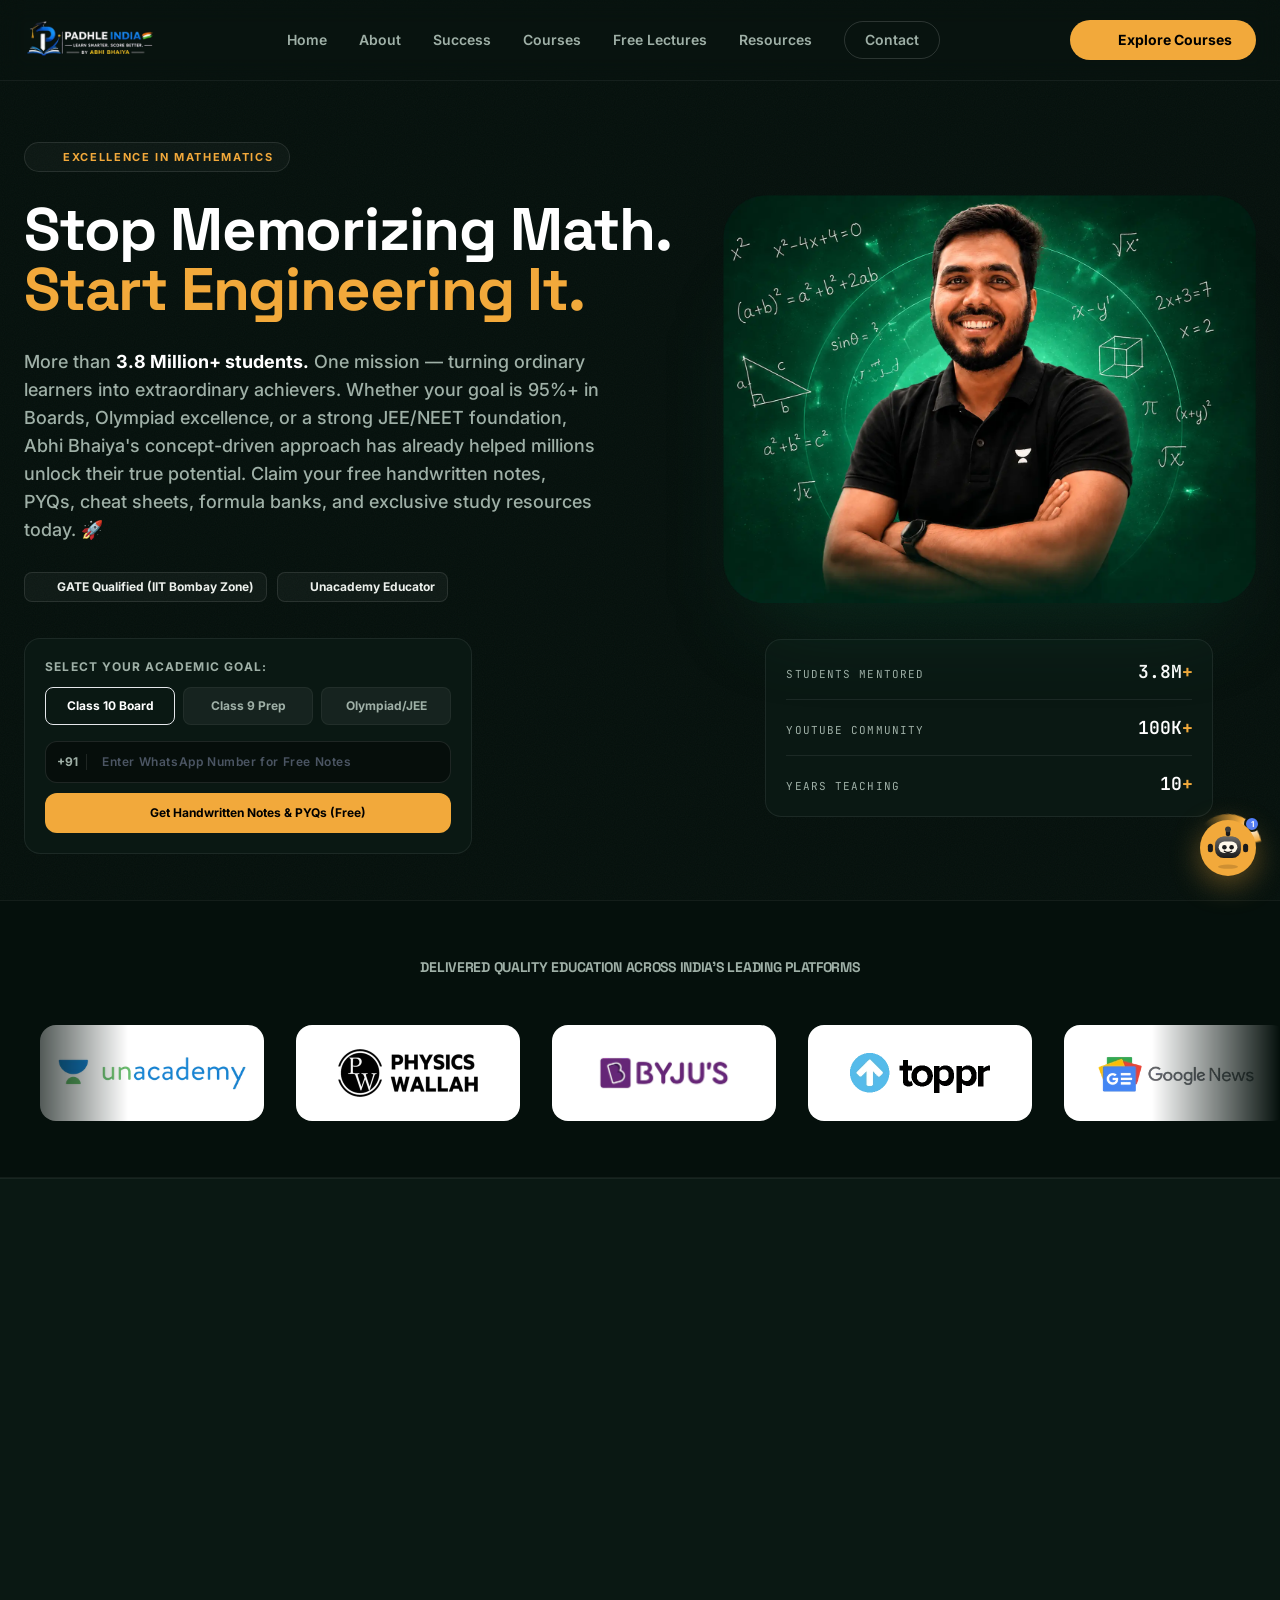
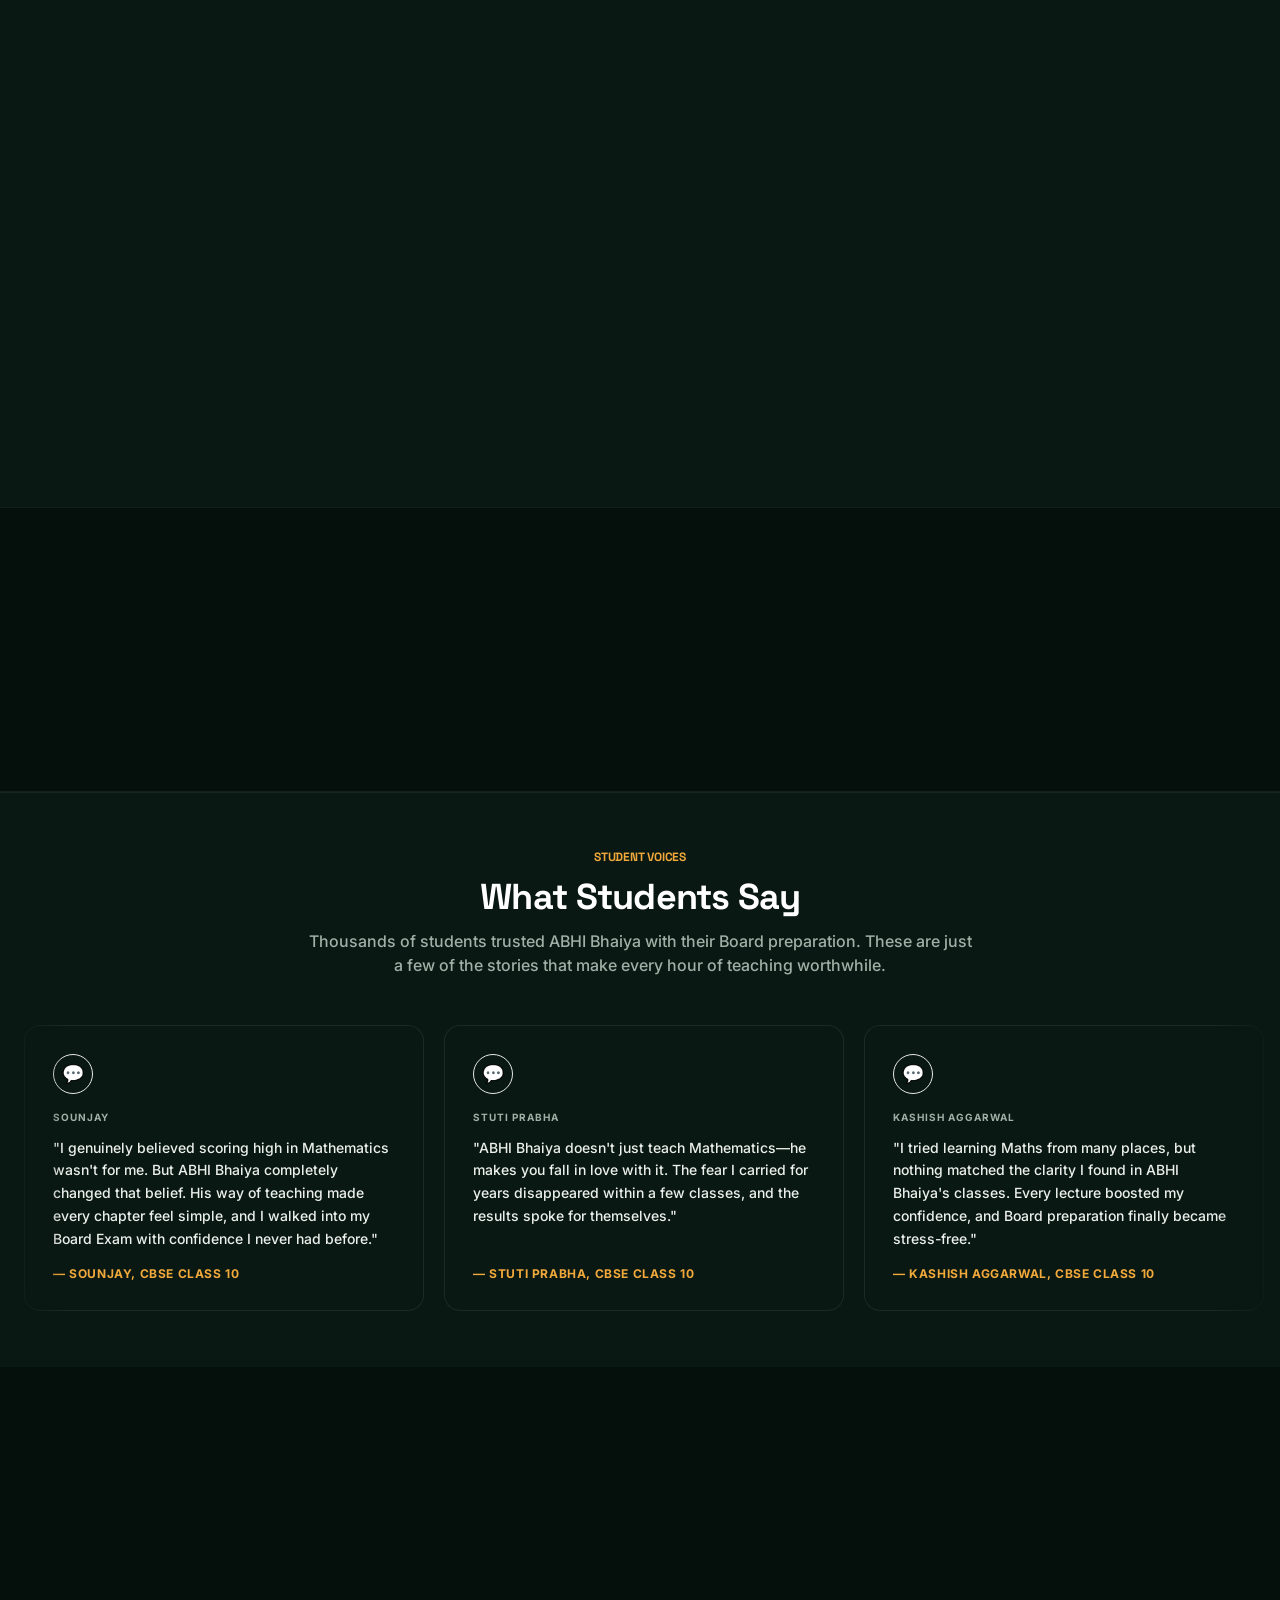
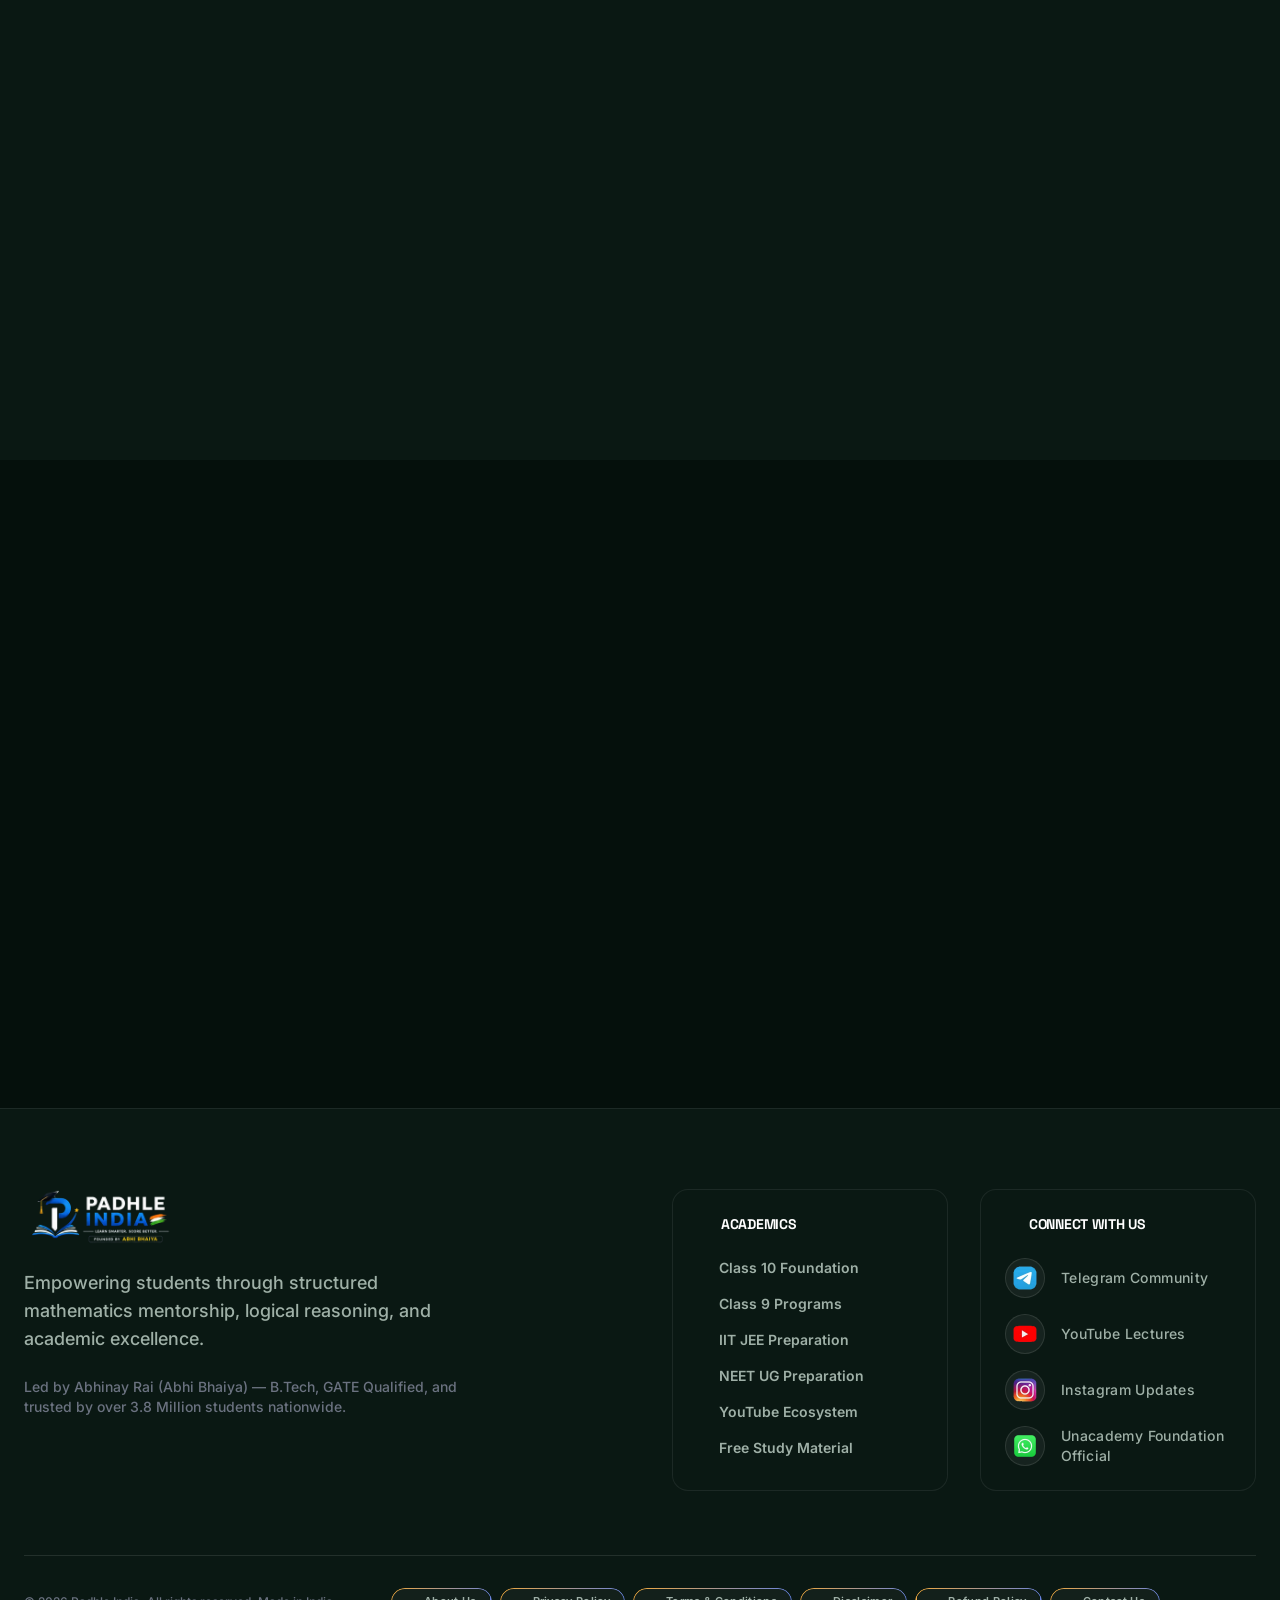
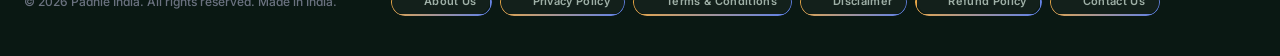
==== commit cb9bea30: "Add files via upload" ====
--- a/index.html
+++ b/index.html
@@ -4859,6 +4859,21 @@
             // Verified against real KaTeX 0.16.8 on every failing case seen
             // in production plus 12 legitimate expressions (all untouched).
             // ============================================================
+            // Fixes two inline formulas colliding into an accidental "$$"
+            // (e.g. "...\qquad$$\cos...") which would otherwise get
+            // misread as a display-math block, corrupting both neighbours.
+            // See the matching worker-side function for full reasoning.
+            function preventAccidentalDoubleDollar(text) {
+                if (!text) return text;
+                return text.replace(/\$\$/g, '$ $');
+            }
+            function fixCdotInsideText(text) {
+                if (!text) return text;
+                return text.replace(/\\text\{([^{}]*)\}/g, (match, inner) => {
+                    const fixed = inner.replace(/\\cdotp|\\cdot/g, '·');
+                    return '\\text{' + fixed + '}';
+                });
+            }
             function deglueMathOperators(text) {
                 if (!text) return text;
                 const CDOTS = "\uE000", CDOTP = "\uE001";
@@ -4943,7 +4958,7 @@
                 }
 
                 // Self-heal the model's math BEFORE KaTeX ever sees it.
-                text = repairMisplacedMathDelimiters(deglueMathOperators(unwrapAccidentalProseMath(text)));
+                text = repairMisplacedMathDelimiters(fixCdotInsideText(deglueMathOperators(unwrapAccidentalProseMath(preventAccidentalDoubleDollar(text)))));
 
                 const mathBlocks = [];
                 let processedText = text;
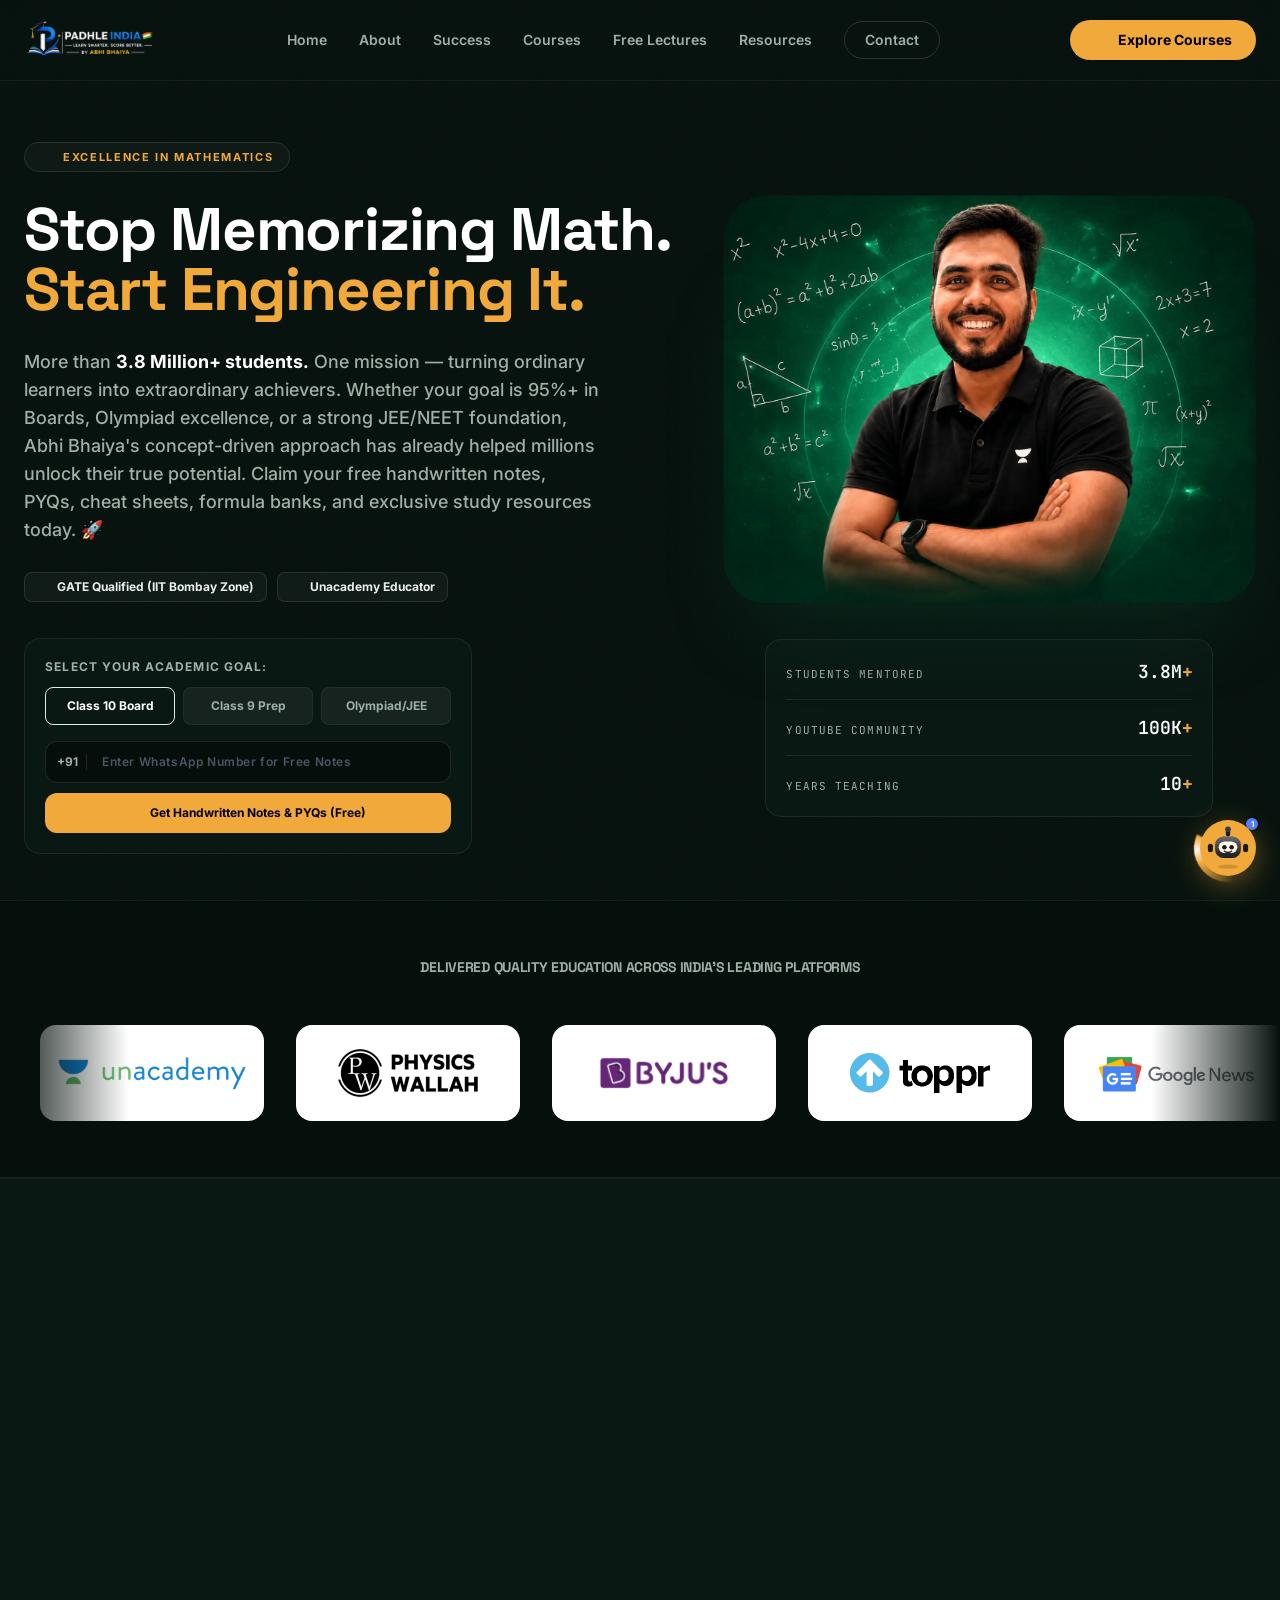
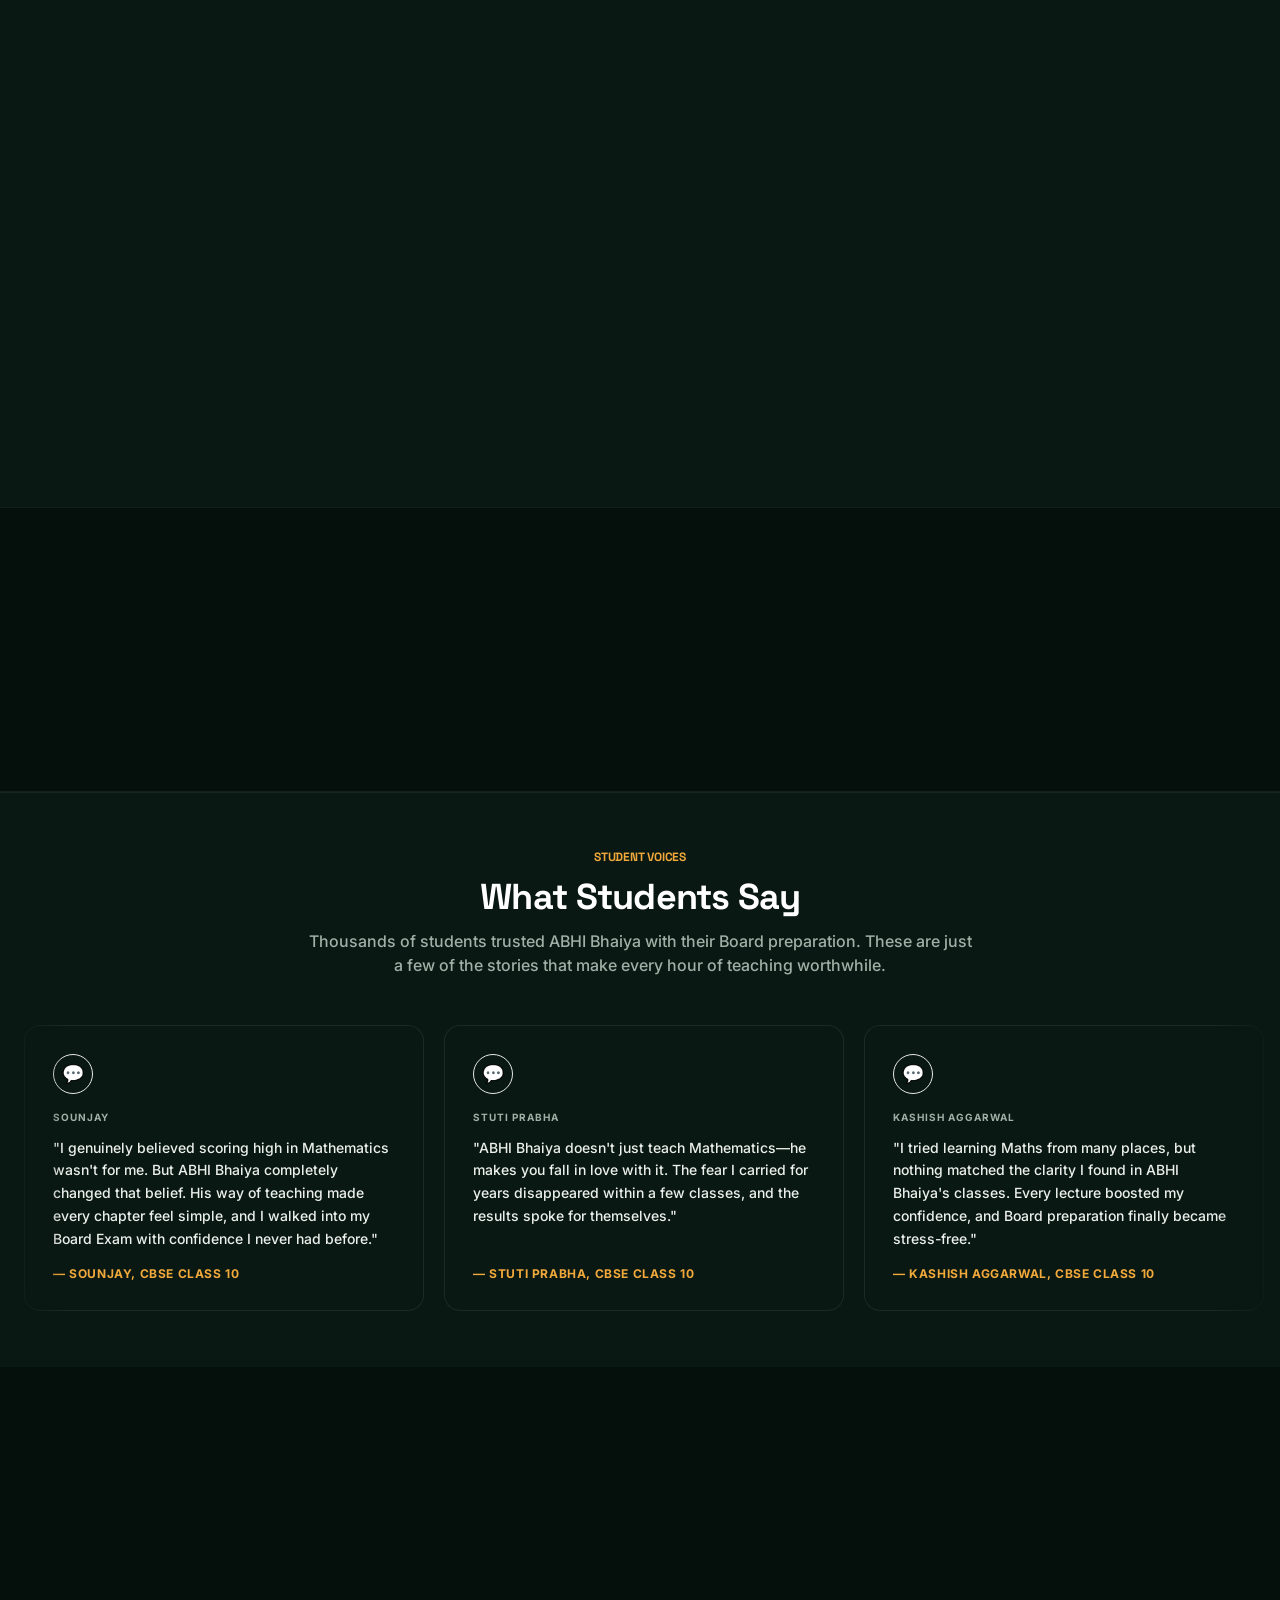
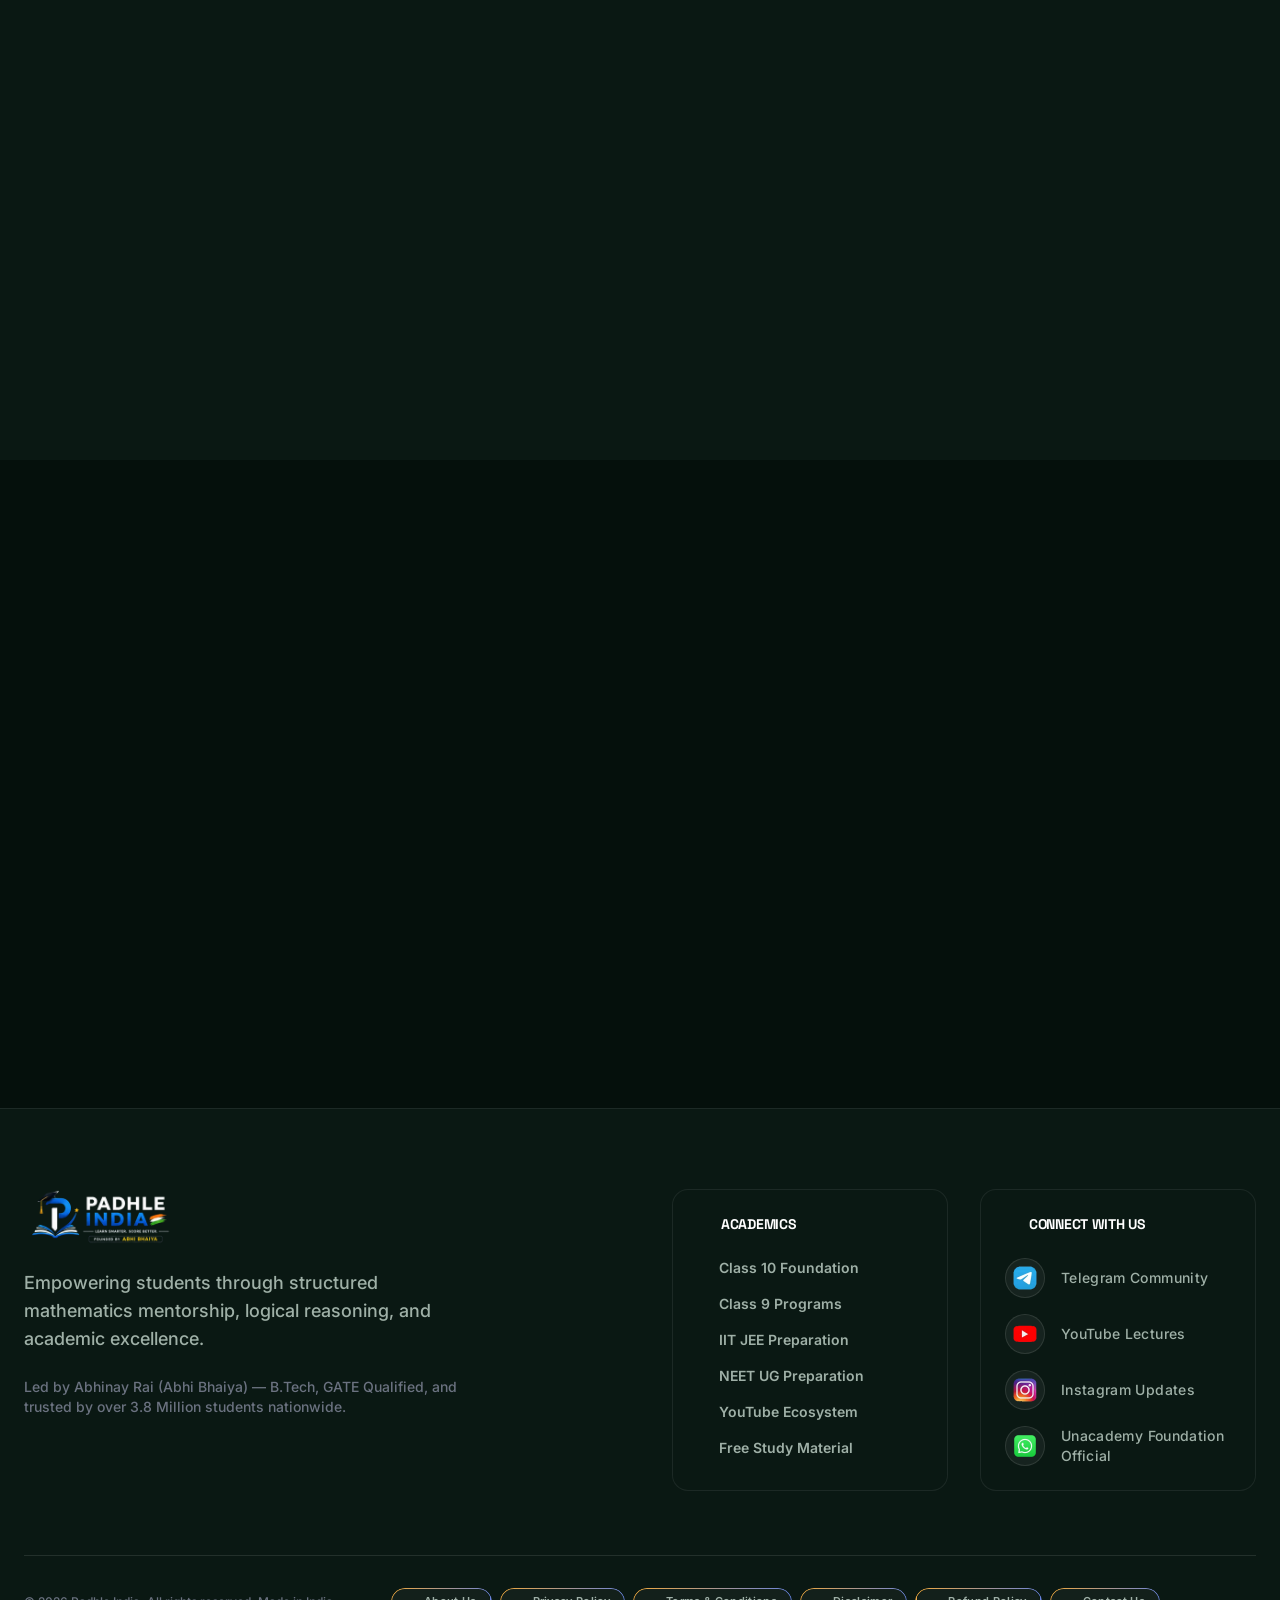
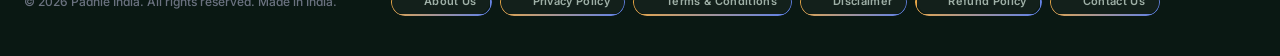
==== commit 1b2f12c6: "Add files via upload" ====
--- a/index.html
+++ b/index.html
@@ -5033,8 +5033,26 @@
                     }
                 });
 
-                // Step 6: Run Markdown Parser on the protected text
-                let htmlResult = marked.parse(processedText);
+                // Defensive cleanup: if the response got cut off mid-generation
+                // (e.g. hit the token limit while writing a trailing image
+                // URL), an unclosed "![...](http..." with no closing ")"
+                // can end up as the very last thing in the text. Strip a
+                // clearly-incomplete trailing image link rather than risk
+                // it confusing the markdown parser.
+                processedText = processedText.replace(/!\[[^\]]*\]\([^)\n]*$/, '');
+
+                // Step 6: Run Markdown Parser on the protected text. Wrapped
+                // defensively — a parser exception here previously meant the
+                // ENTIRE message fell back to showing raw, unformatted
+                // source text (bold markers, tables, math placeholders and
+                // all) instead of just this one problem area degrading.
+                let htmlResult;
+                try {
+                    htmlResult = marked.parse(processedText);
+                } catch (e) {
+                    console.error("marked.parse failed, falling back to plain text:", e);
+                    htmlResult = processedText.replace(/</g, '&lt;').replace(/\n/g, '<br>');
+                }
 
                 // Step 7: Inject beautifully compiled KaTeX math HTML back into placeholders
                 mathBlocks.forEach(({ placeholder, html }) => {
@@ -5065,7 +5083,12 @@
                     let contentHTML = text;
                     if (!isLoading) {
                         // Use the ultimate Smart Math Protection Parser
-                        contentHTML = renderMarkdownAndMath(text); 
+                        try {
+                            contentHTML = renderMarkdownAndMath(text);
+                        } catch (renderErr) {
+                            console.error("renderMarkdownAndMath failed entirely, showing raw text:", renderErr);
+                            contentHTML = String(text).replace(/</g, '&lt;').replace(/\n/g, '<br>');
+                        }
                     }
 
                     // Upgraded with Solid bg-slate-900 and border-slate-800 for pristine text contrast
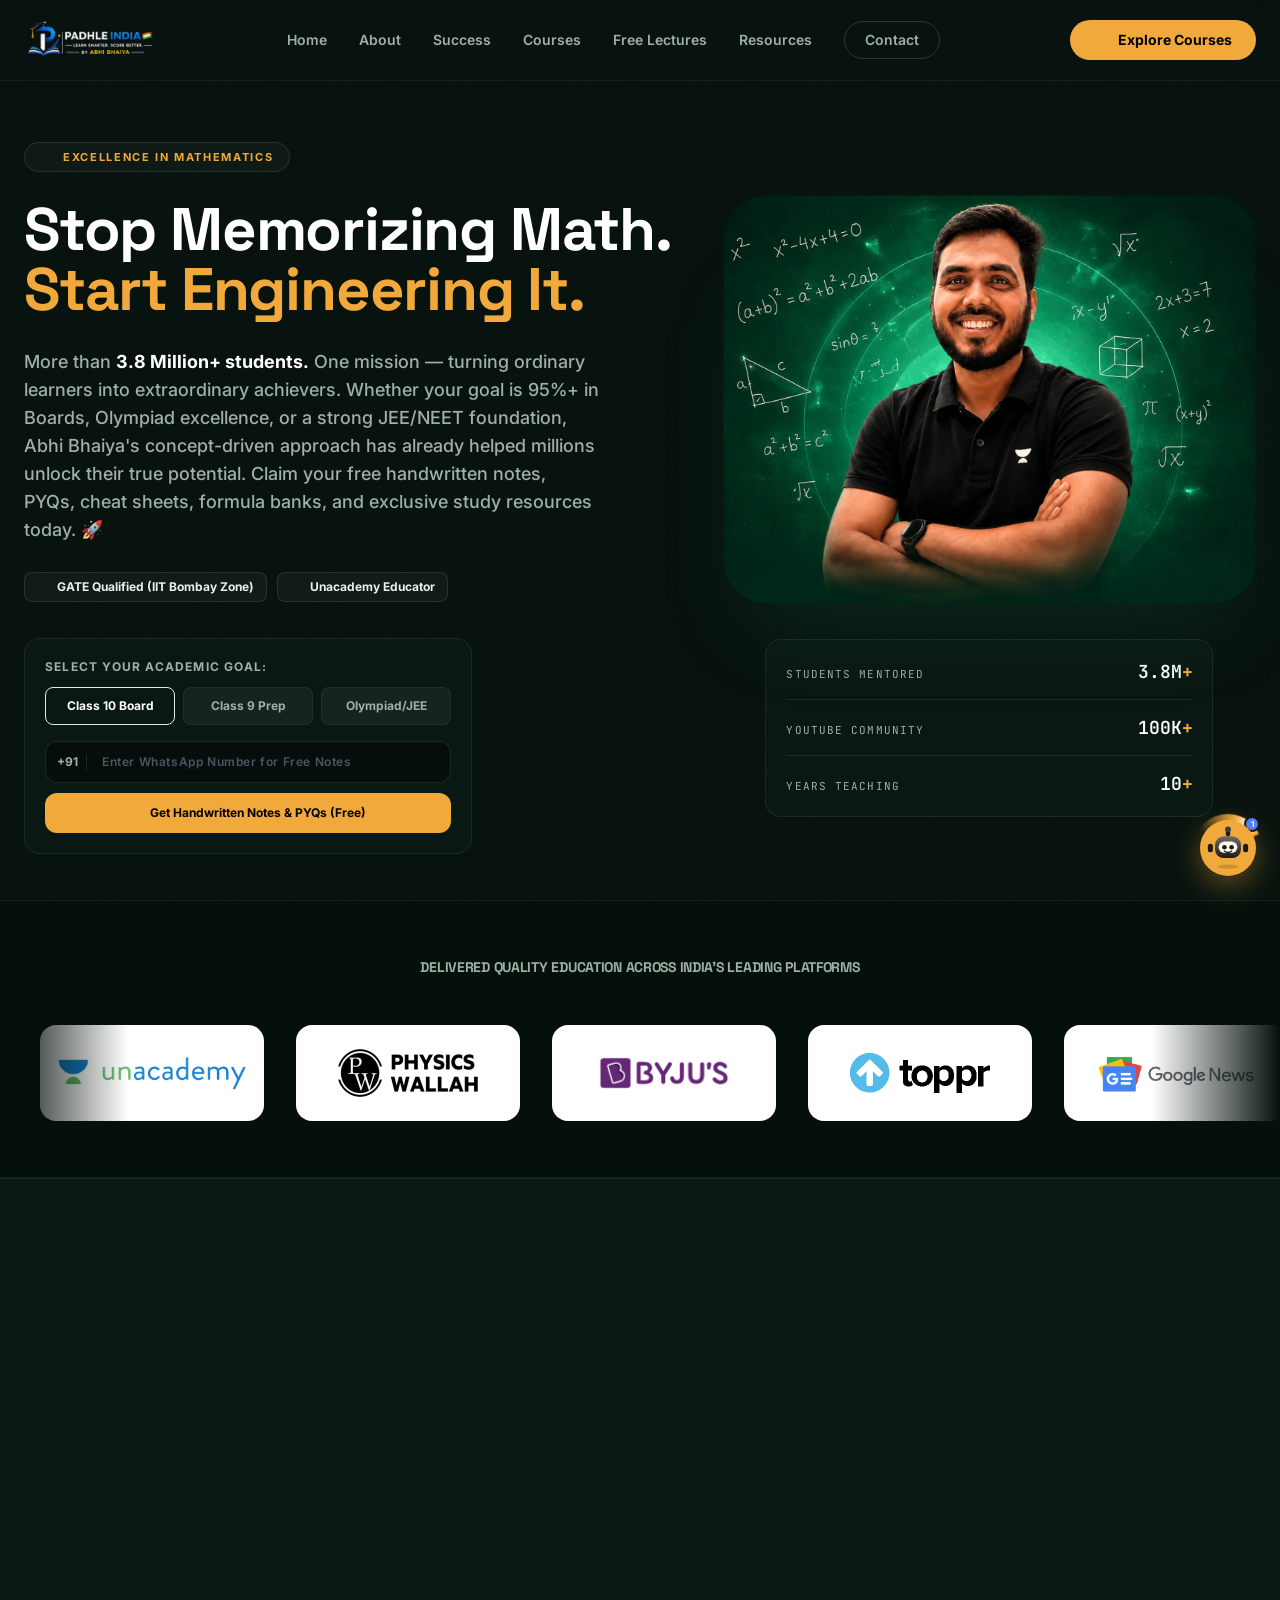
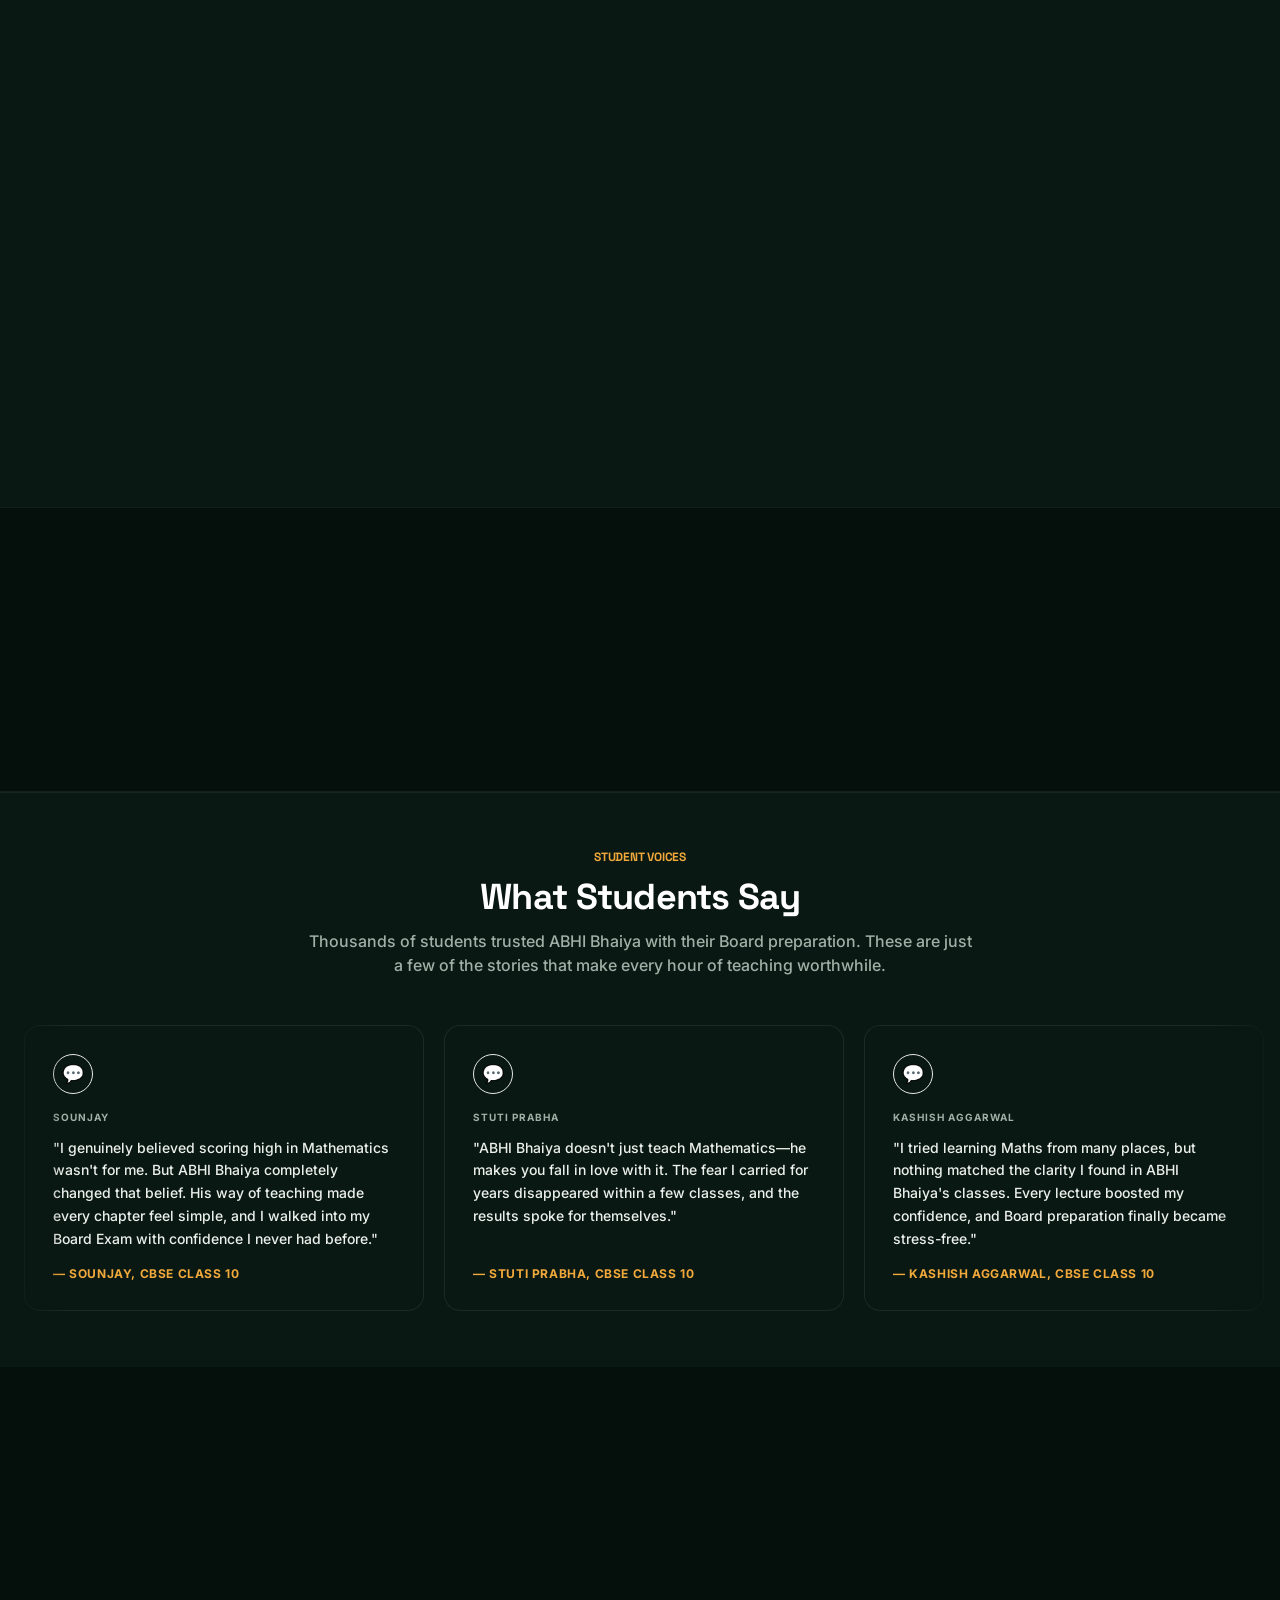
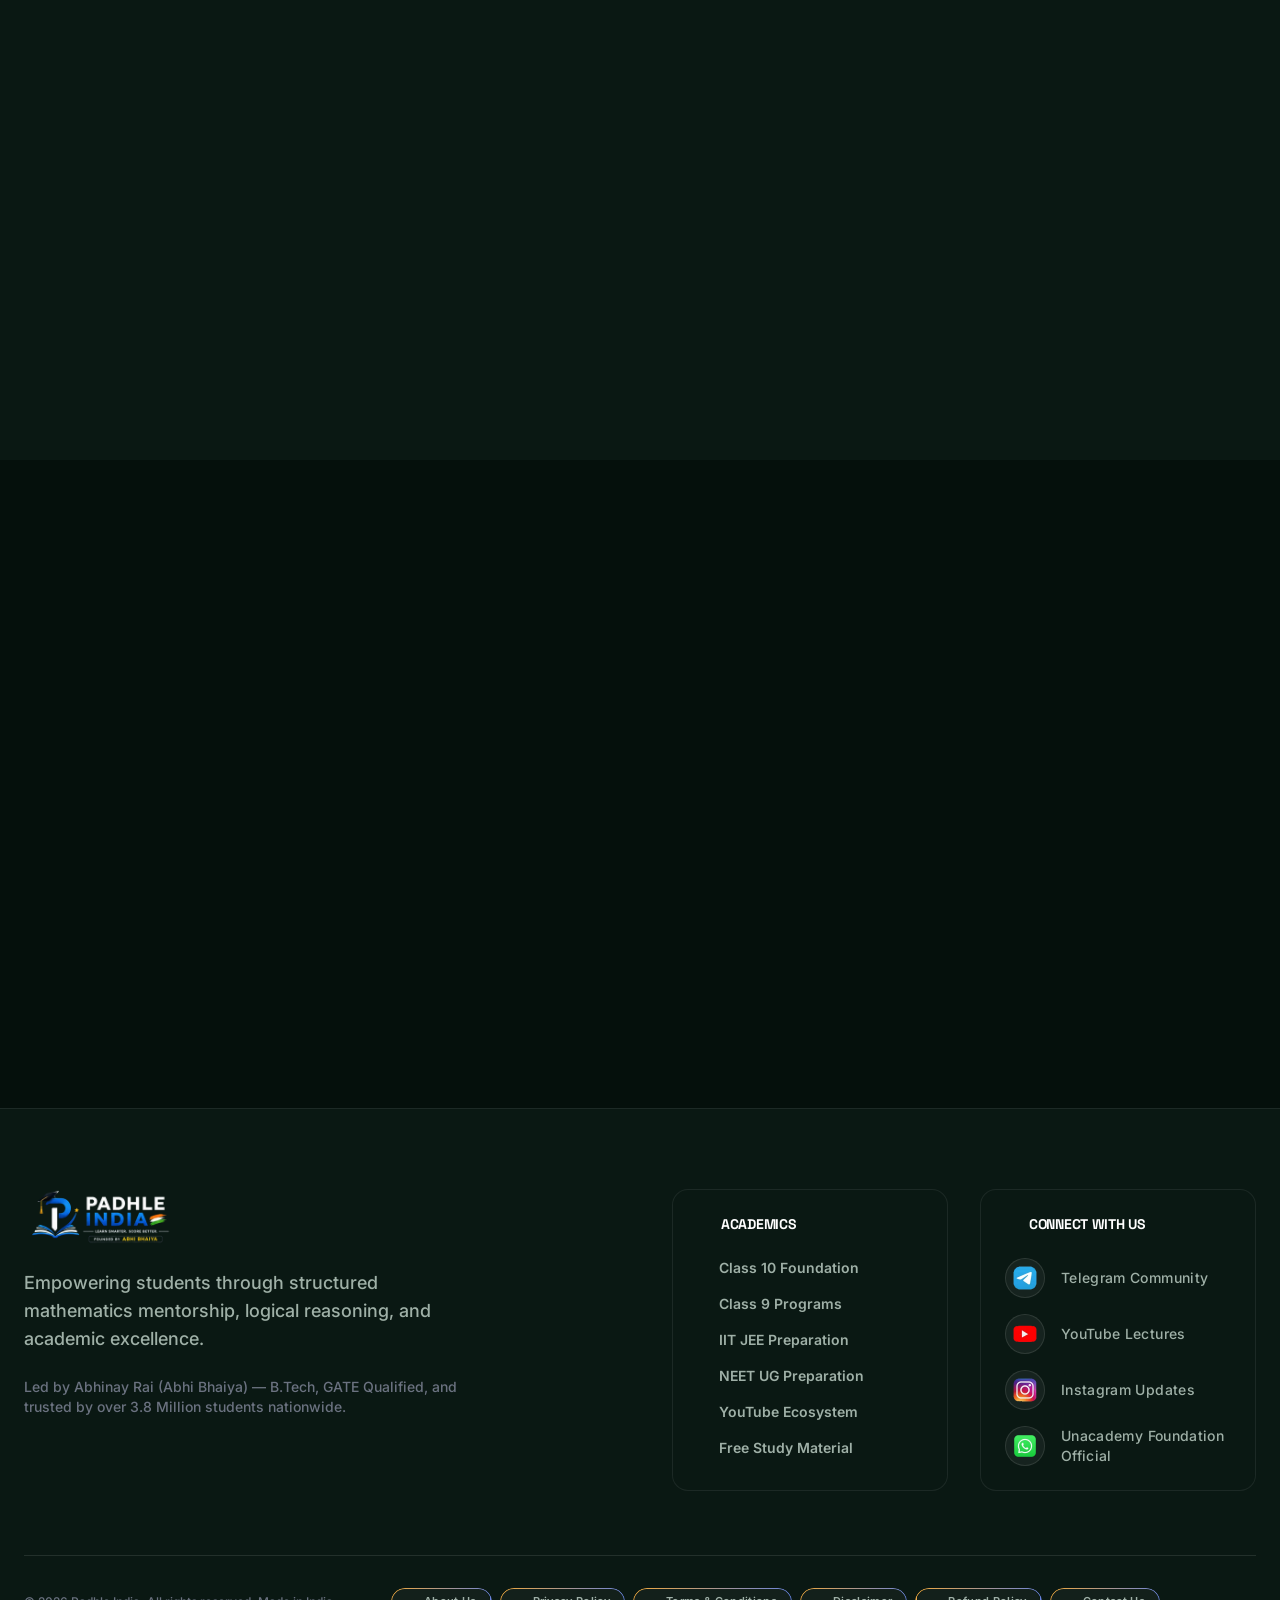
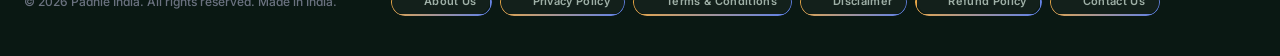
==== commit 1ffab7d8: "Add files via upload" ====
--- a/index.html
+++ b/index.html
@@ -4862,10 +4862,36 @@
             // Fixes two inline formulas colliding into an accidental "$$"
             // (e.g. "...\qquad$$\cos...") which would otherwise get
             // misread as a display-math block, corrupting both neighbours.
-            // See the matching worker-side function for full reasoning.
+            // v7.2: rewritten as a proper stateful scan (tracks which
+            // delimiter is currently open) so genuine, intentional
+            // $$...$$ display blocks pass through completely untouched —
+            // only real collisions get split. See the matching worker-side
+            // function for the full reasoning and test cases.
             function preventAccidentalDoubleDollar(text) {
                 if (!text) return text;
-                return text.replace(/\$\$/g, '$ $');
+                const tokens = text.match(/\$\$|\$|[^$]+/g);
+                if (!tokens) return text;
+                let result = '';
+                let openDelim = null; // null | '$' | '$$'
+                for (const tok of tokens) {
+                    if (tok === '$$' || tok === '$') {
+                        if (openDelim === null) {
+                            openDelim = tok;
+                            result += tok;
+                        } else if (openDelim === tok) {
+                            openDelim = null;
+                            result += tok;
+                        } else if (openDelim === '$' && tok === '$$') {
+                            result += '$ $';
+                            openDelim = '$';
+                        } else {
+                            result += tok;
+                        }
+                    } else {
+                        result += tok;
+                    }
+                }
+                return result;
             }
             function fixCdotInsideText(text) {
                 if (!text) return text;
@@ -5056,7 +5082,13 @@
 
                 // Step 7: Inject beautifully compiled KaTeX math HTML back into placeholders
                 mathBlocks.forEach(({ placeholder, html }) => {
-                    htmlResult = htmlResult.replace(placeholder, html);
+                    // split/join instead of replace(): guards against the
+                    // rare edge case where `html` contains a literal "$"
+                    // sequence that JS's String.replace() would otherwise
+                    // misinterpret as a special replacement pattern (e.g.
+                    // "$&", "$$"), and replaces every occurrence rather
+                    // than just the first.
+                    htmlResult = htmlResult.split(placeholder).join(html);
                 });
 
                 return htmlResult;
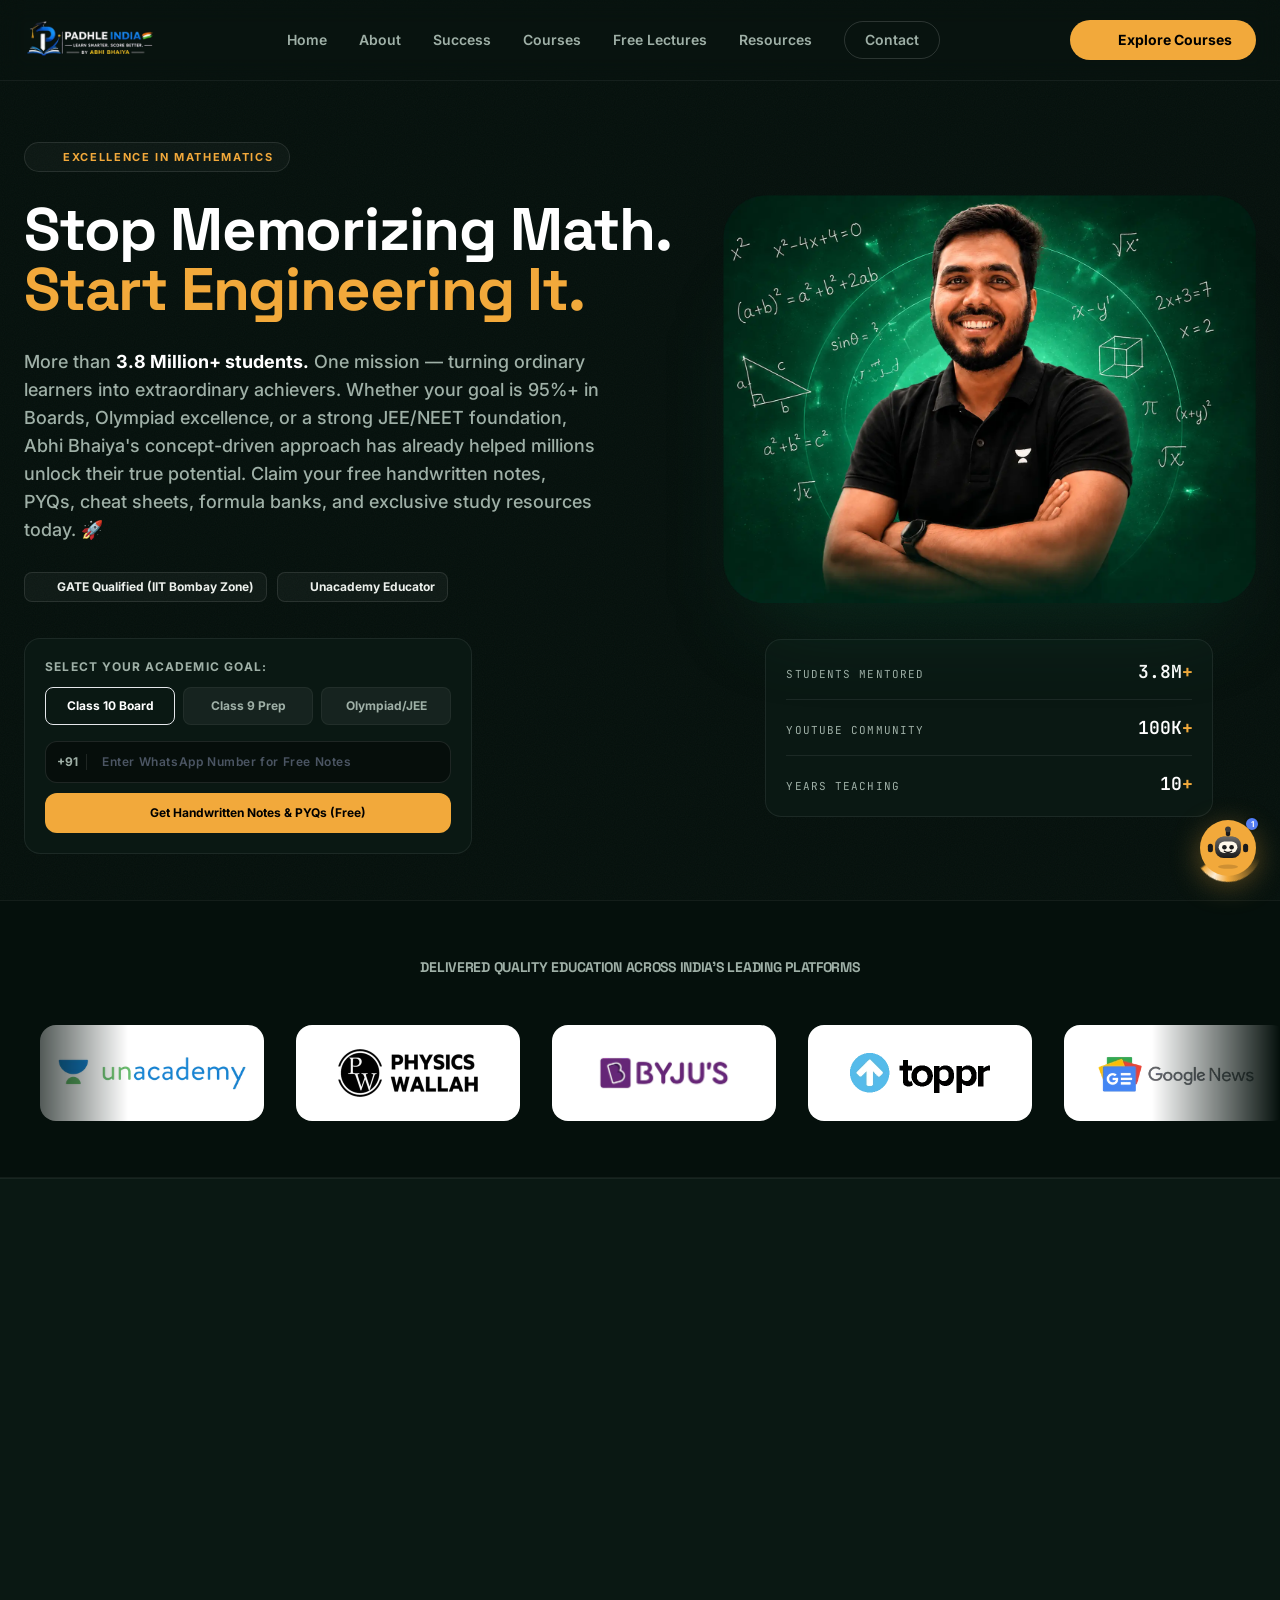
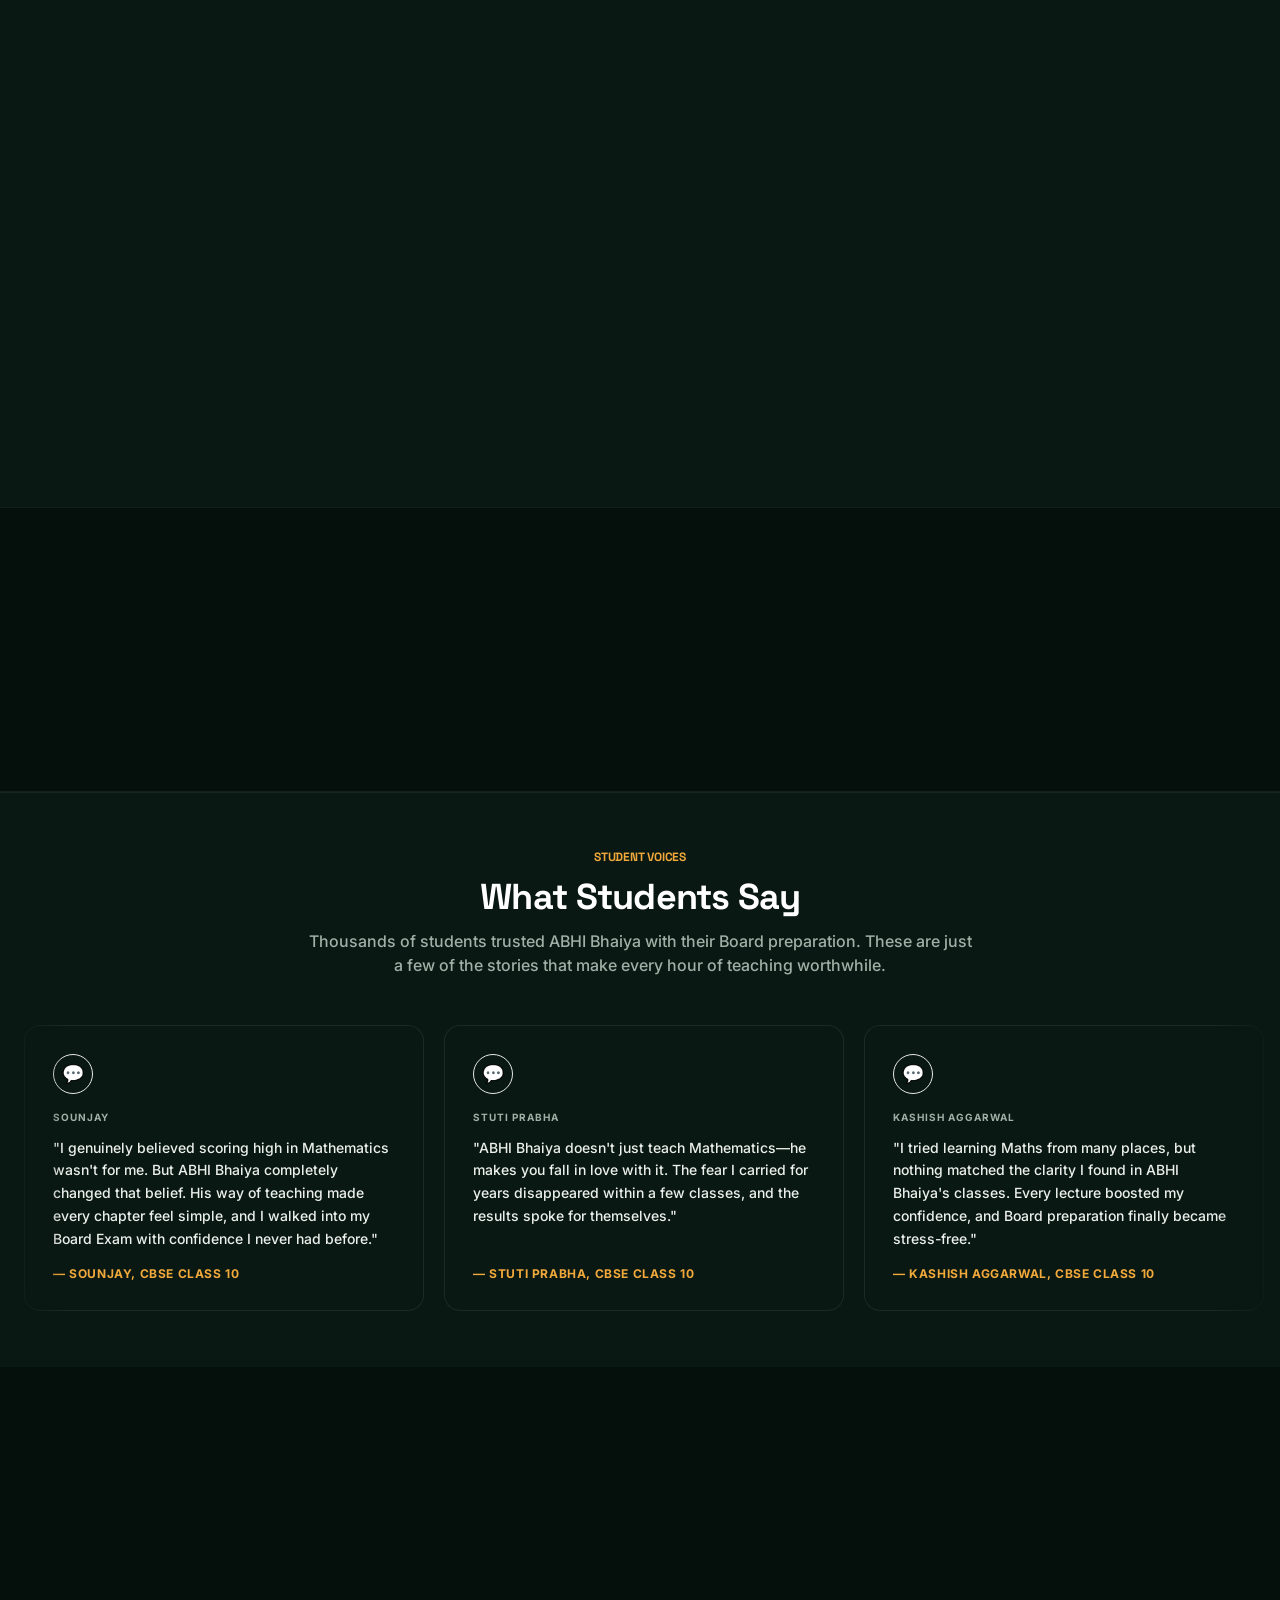
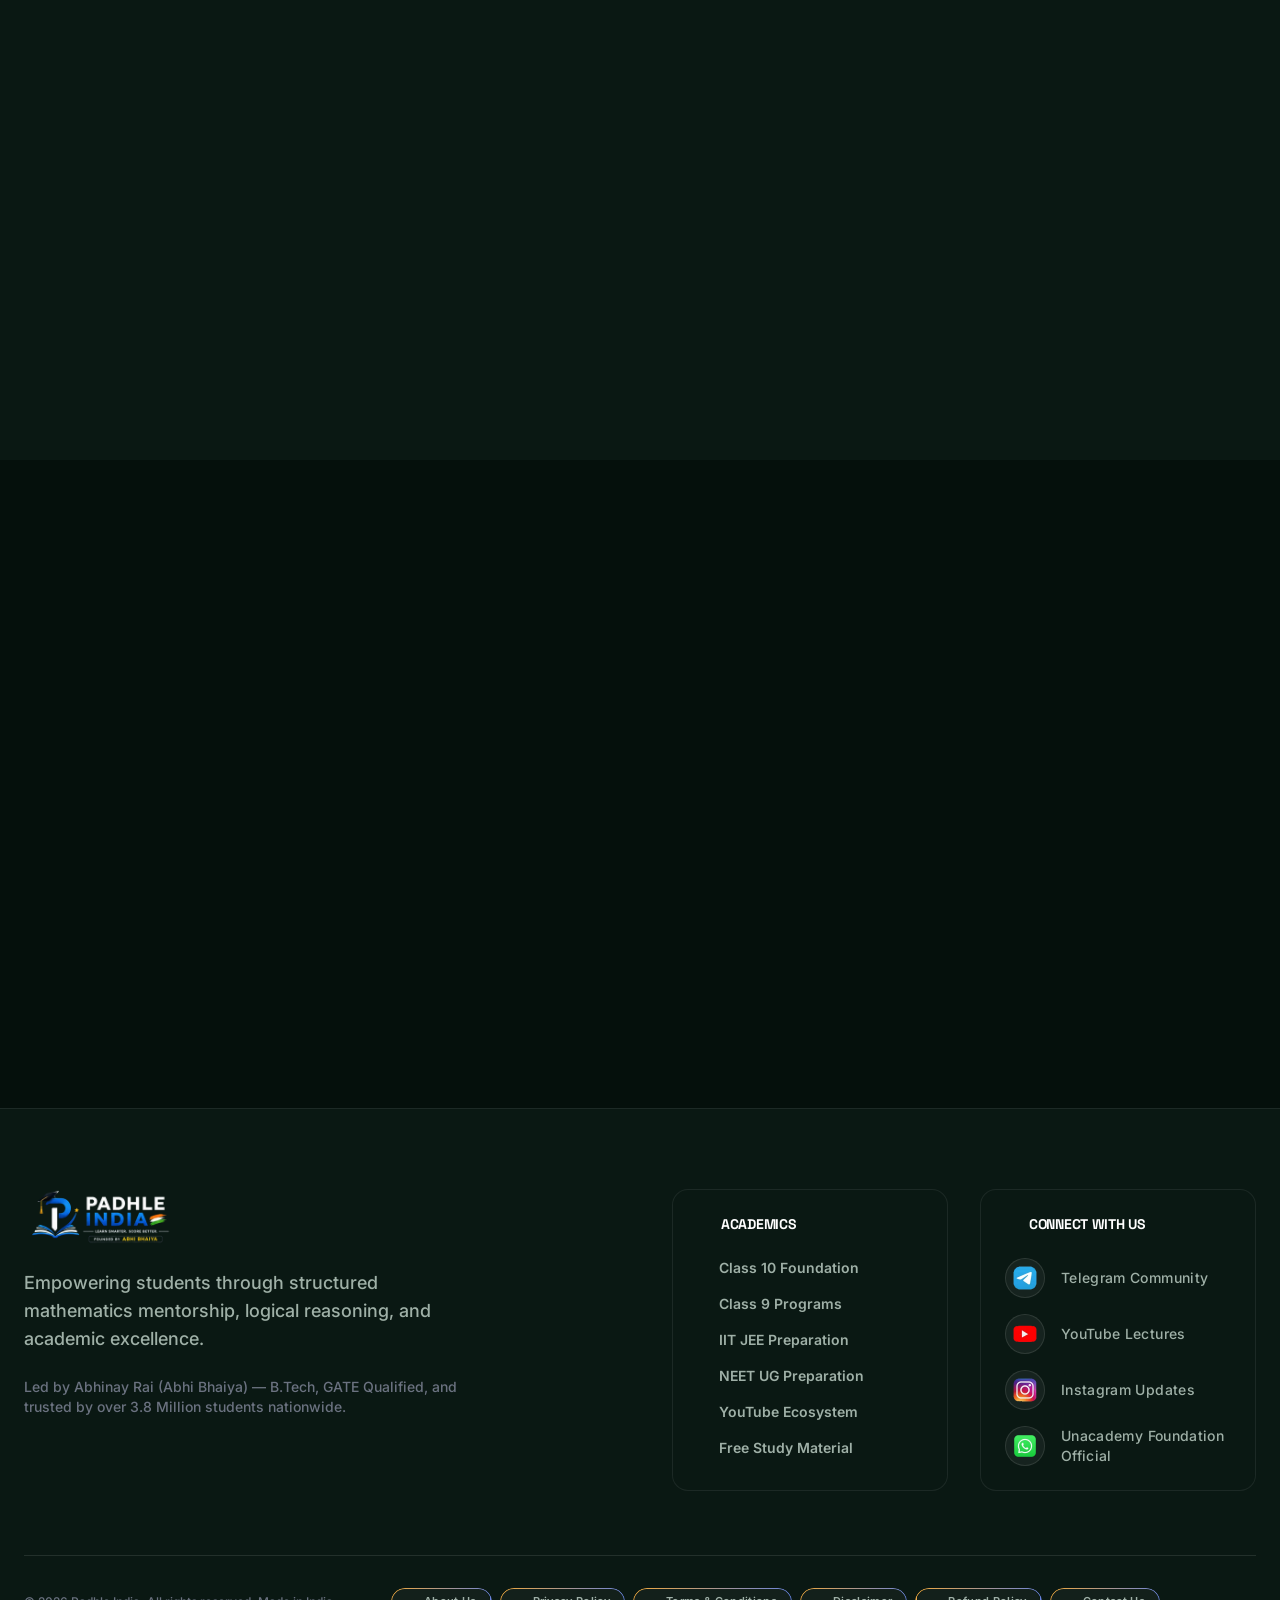
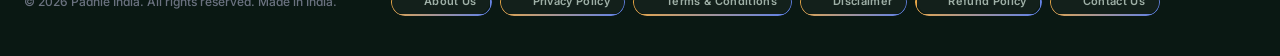
==== commit 90f5fcc8: "Add files via upload" ====
--- a/index.html
+++ b/index.html
@@ -4862,36 +4862,38 @@
             // Fixes two inline formulas colliding into an accidental "$$"
             // (e.g. "...\qquad$$\cos...") which would otherwise get
             // misread as a display-math block, corrupting both neighbours.
-            // v7.2: rewritten as a proper stateful scan (tracks which
-            // delimiter is currently open) so genuine, intentional
-            // $$...$$ display blocks pass through completely untouched —
-            // only real collisions get split. See the matching worker-side
+            // v7.3: LINE-SCOPED scan — state resets at every line break,
+            // so a stray/unpaired $ anywhere earlier in a long response
+            // (e.g. mentioning a price) can never cascade to corrupt
+            // formulas on OTHER lines. See the matching worker-side
             // function for the full reasoning and test cases.
             function preventAccidentalDoubleDollar(text) {
                 if (!text) return text;
-                const tokens = text.match(/\$\$|\$|[^$]+/g);
-                if (!tokens) return text;
-                let result = '';
-                let openDelim = null; // null | '$' | '$$'
-                for (const tok of tokens) {
-                    if (tok === '$$' || tok === '$') {
-                        if (openDelim === null) {
-                            openDelim = tok;
-                            result += tok;
-                        } else if (openDelim === tok) {
-                            openDelim = null;
-                            result += tok;
-                        } else if (openDelim === '$' && tok === '$$') {
-                            result += '$ $';
-                            openDelim = '$';
+                return text.split('\n').map(line => {
+                    const tokens = line.match(/\$\$|\$|[^$]+/g);
+                    if (!tokens) return line;
+                    let result = '';
+                    let openDelim = null; // null | '$' | '$$' — reset per line
+                    for (const tok of tokens) {
+                        if (tok === '$$' || tok === '$') {
+                            if (openDelim === null) {
+                                openDelim = tok;
+                                result += tok;
+                            } else if (openDelim === tok) {
+                                openDelim = null;
+                                result += tok;
+                            } else if (openDelim === '$' && tok === '$$') {
+                                result += '$ $';
+                                openDelim = '$';
+                            } else {
+                                result += tok;
+                            }
                         } else {
                             result += tok;
                         }
-                    } else {
-                        result += tok;
                     }
-                }
-                return result;
+                    return result;
+                }).join('\n');
             }
             function fixCdotInsideText(text) {
                 if (!text) return text;
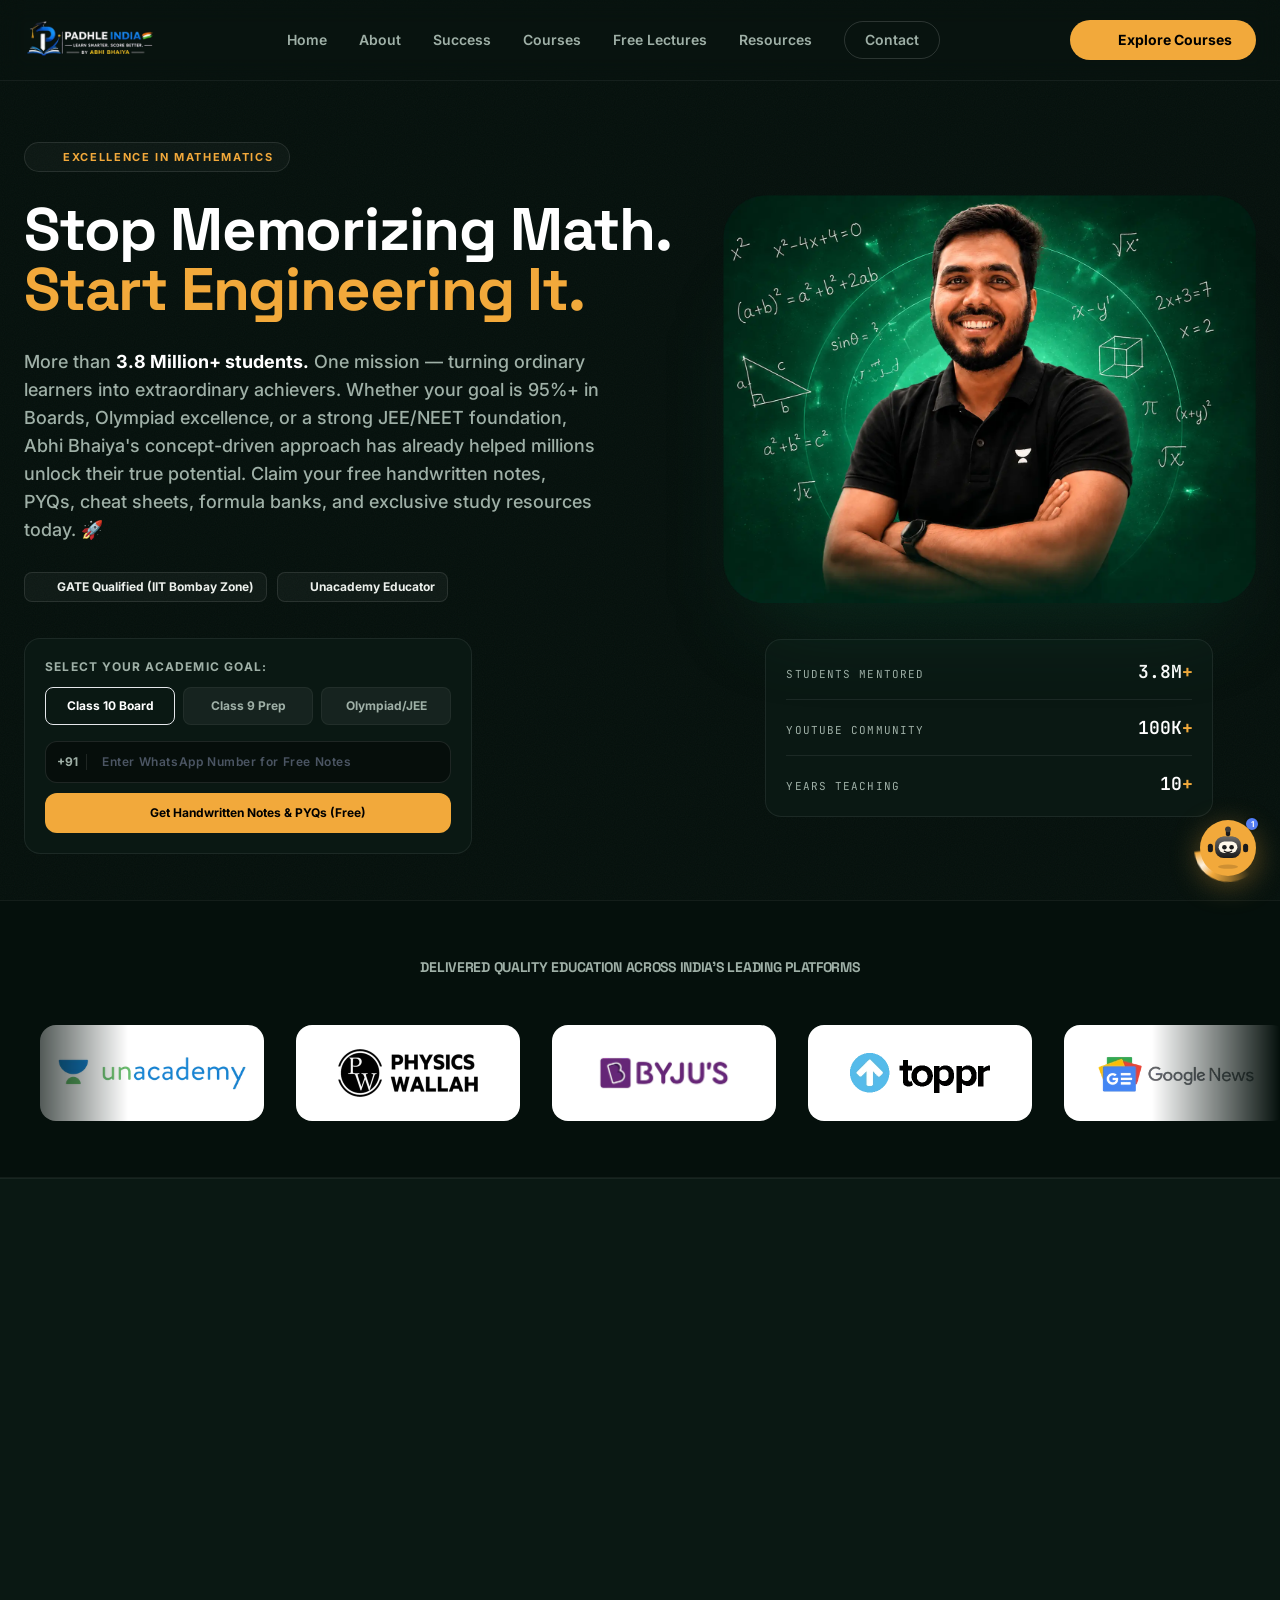
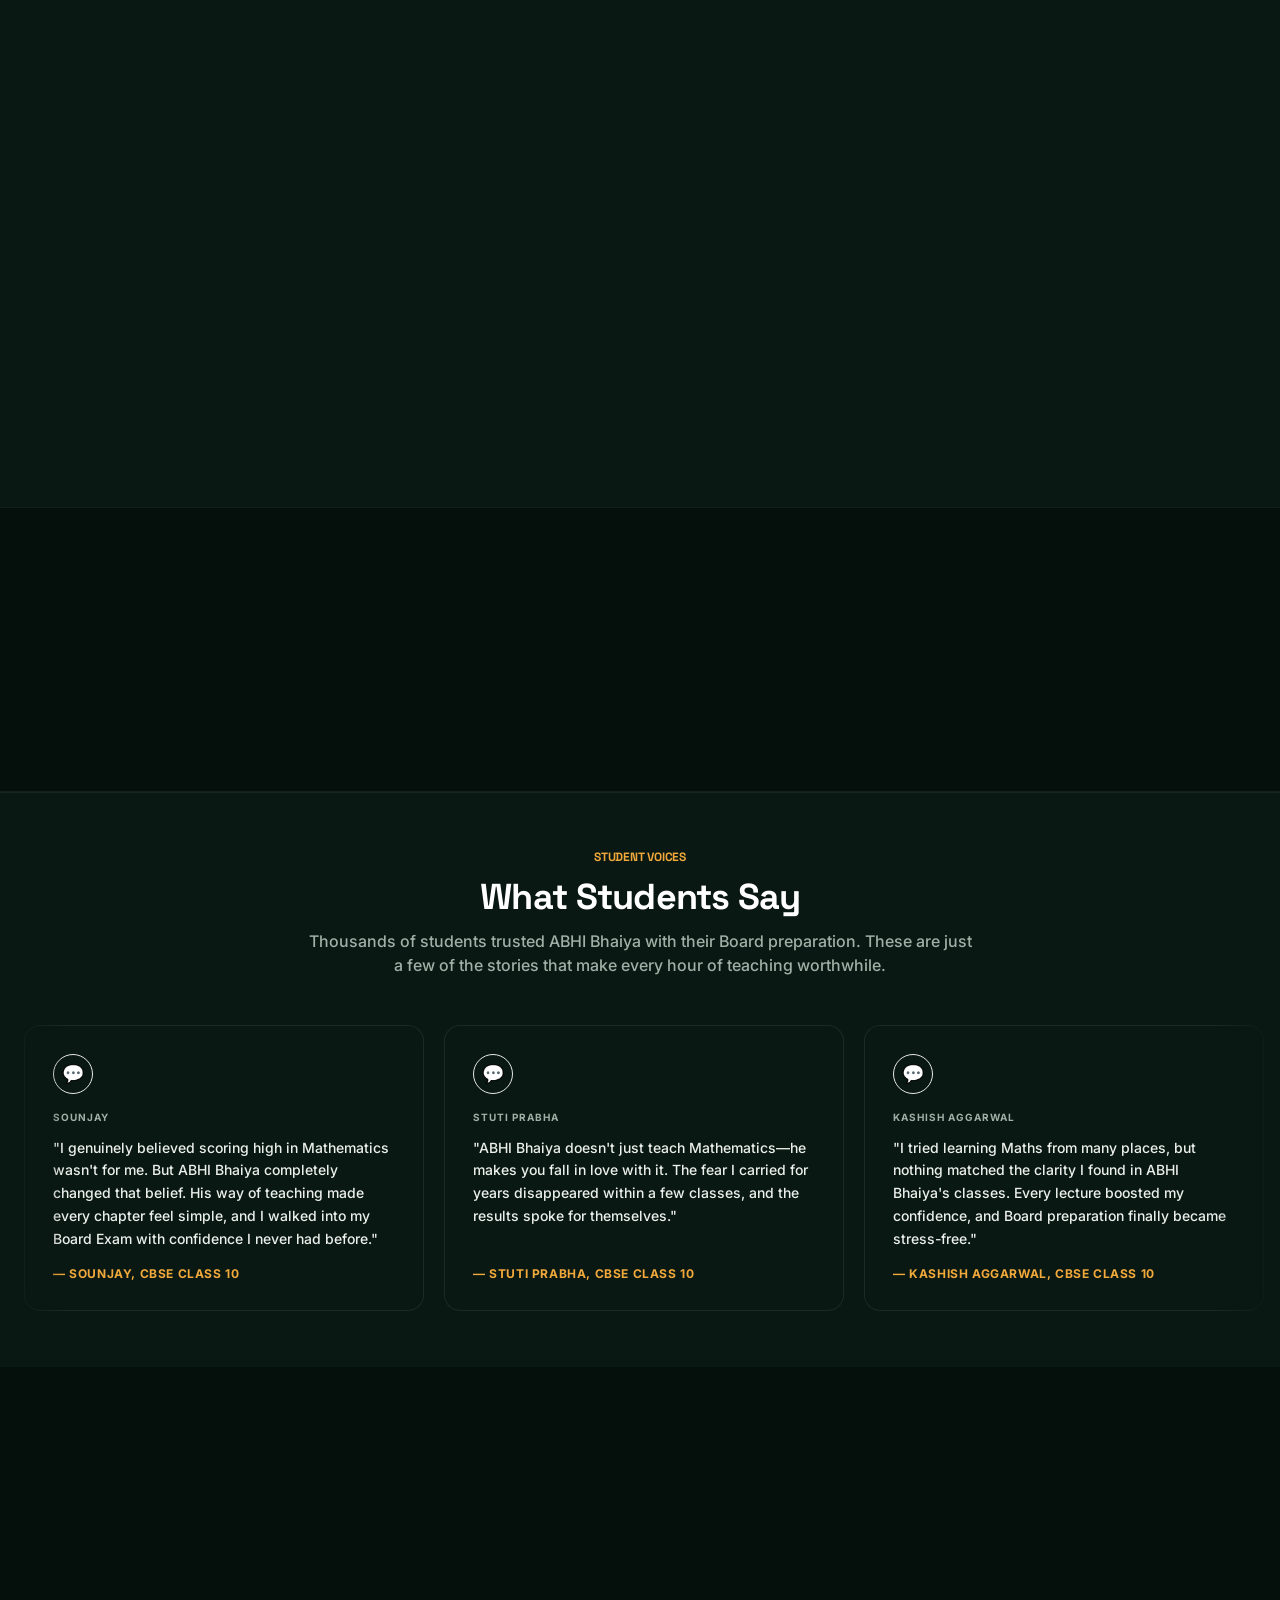
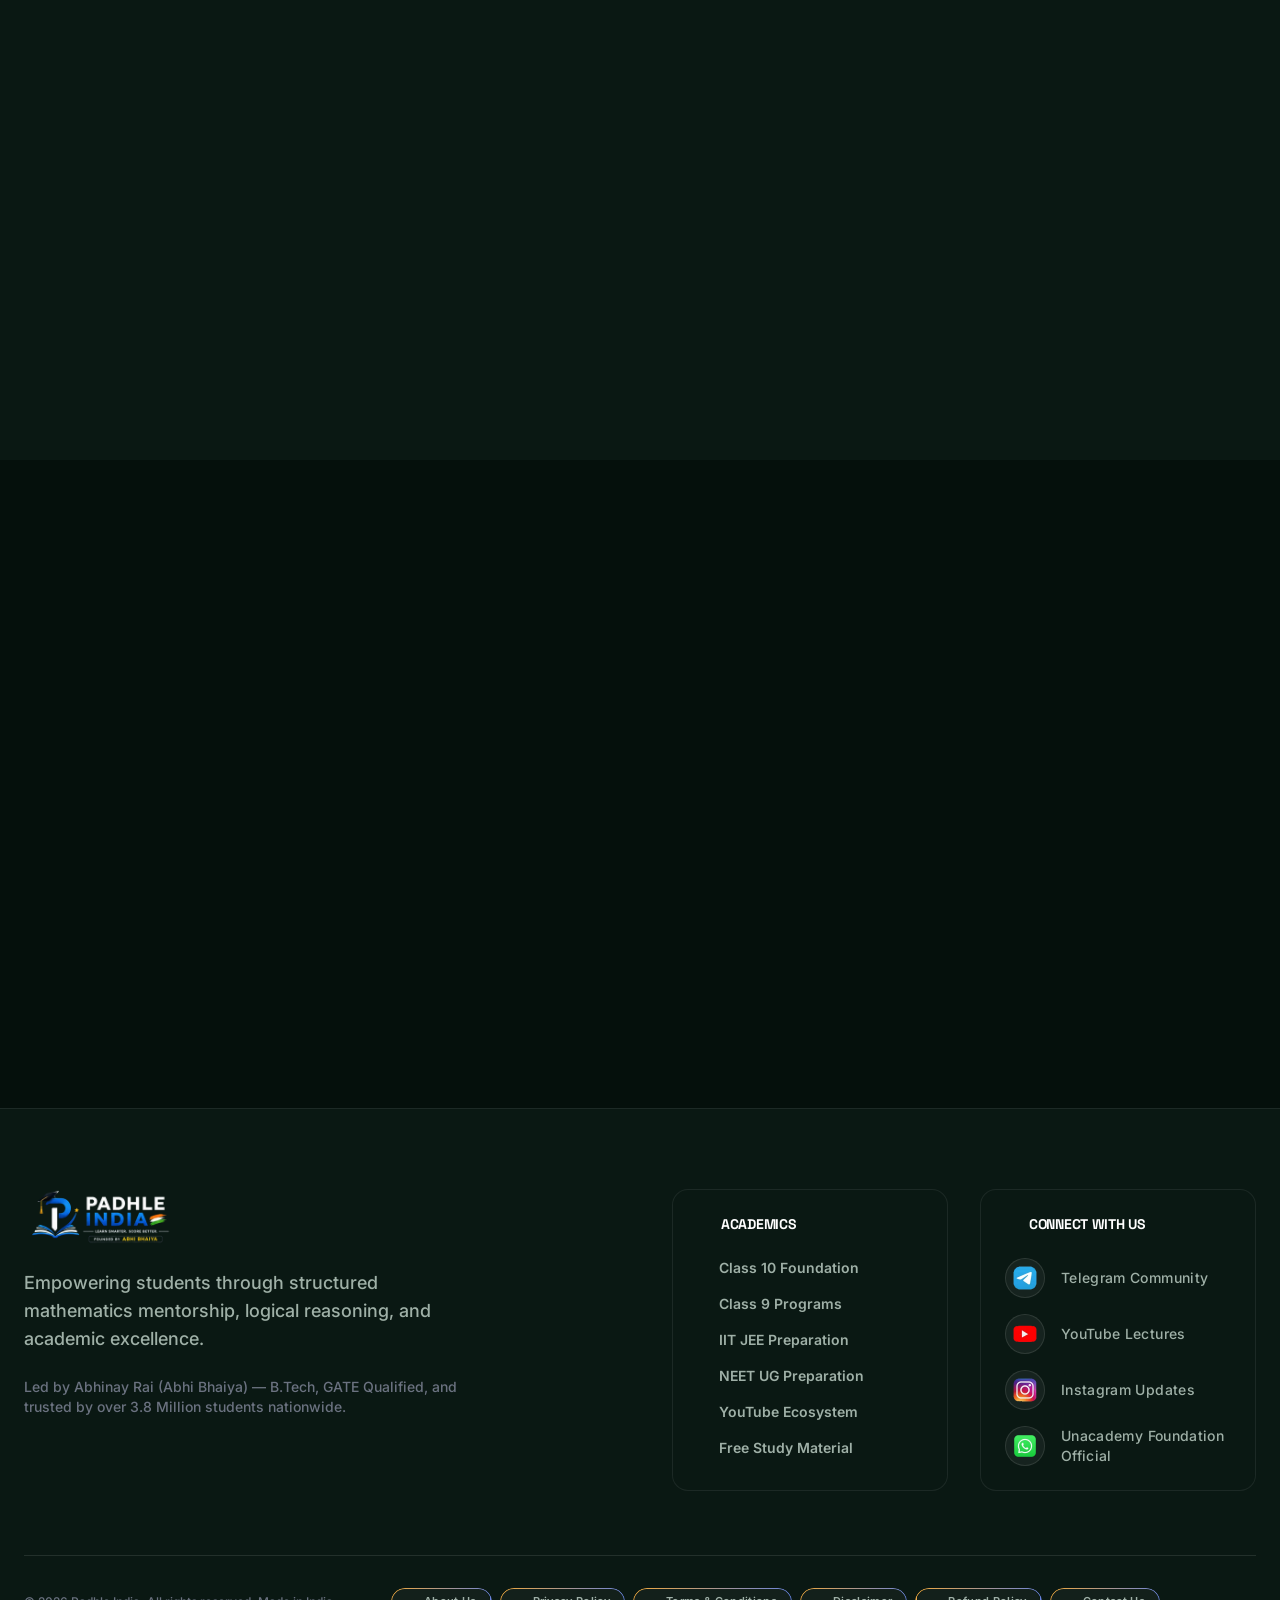
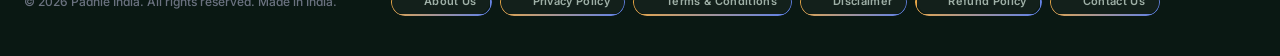
==== commit a2294103: "Add files via upload" ====
--- a/index.html
+++ b/index.html
@@ -4859,49 +4859,6 @@
             // Verified against real KaTeX 0.16.8 on every failing case seen
             // in production plus 12 legitimate expressions (all untouched).
             // ============================================================
-            // Fixes two inline formulas colliding into an accidental "$$"
-            // (e.g. "...\qquad$$\cos...") which would otherwise get
-            // misread as a display-math block, corrupting both neighbours.
-            // v7.3: LINE-SCOPED scan — state resets at every line break,
-            // so a stray/unpaired $ anywhere earlier in a long response
-            // (e.g. mentioning a price) can never cascade to corrupt
-            // formulas on OTHER lines. See the matching worker-side
-            // function for the full reasoning and test cases.
-            function preventAccidentalDoubleDollar(text) {
-                if (!text) return text;
-                return text.split('\n').map(line => {
-                    const tokens = line.match(/\$\$|\$|[^$]+/g);
-                    if (!tokens) return line;
-                    let result = '';
-                    let openDelim = null; // null | '$' | '$$' — reset per line
-                    for (const tok of tokens) {
-                        if (tok === '$$' || tok === '$') {
-                            if (openDelim === null) {
-                                openDelim = tok;
-                                result += tok;
-                            } else if (openDelim === tok) {
-                                openDelim = null;
-                                result += tok;
-                            } else if (openDelim === '$' && tok === '$$') {
-                                result += '$ $';
-                                openDelim = '$';
-                            } else {
-                                result += tok;
-                            }
-                        } else {
-                            result += tok;
-                        }
-                    }
-                    return result;
-                }).join('\n');
-            }
-            function fixCdotInsideText(text) {
-                if (!text) return text;
-                return text.replace(/\\text\{([^{}]*)\}/g, (match, inner) => {
-                    const fixed = inner.replace(/\\cdotp|\\cdot/g, '·');
-                    return '\\text{' + fixed + '}';
-                });
-            }
             function deglueMathOperators(text) {
                 if (!text) return text;
                 const CDOTS = "\uE000", CDOTP = "\uE001";
@@ -4986,7 +4943,7 @@
                 }
 
                 // Self-heal the model's math BEFORE KaTeX ever sees it.
-                text = repairMisplacedMathDelimiters(fixCdotInsideText(deglueMathOperators(unwrapAccidentalProseMath(preventAccidentalDoubleDollar(text)))));
+                text = repairMisplacedMathDelimiters(deglueMathOperators(unwrapAccidentalProseMath(text)));
 
                 const mathBlocks = [];
                 let processedText = text;
@@ -5061,36 +5018,12 @@
                     }
                 });
 
-                // Defensive cleanup: if the response got cut off mid-generation
-                // (e.g. hit the token limit while writing a trailing image
-                // URL), an unclosed "![...](http..." with no closing ")"
-                // can end up as the very last thing in the text. Strip a
-                // clearly-incomplete trailing image link rather than risk
-                // it confusing the markdown parser.
-                processedText = processedText.replace(/!\[[^\]]*\]\([^)\n]*$/, '');
-
-                // Step 6: Run Markdown Parser on the protected text. Wrapped
-                // defensively — a parser exception here previously meant the
-                // ENTIRE message fell back to showing raw, unformatted
-                // source text (bold markers, tables, math placeholders and
-                // all) instead of just this one problem area degrading.
-                let htmlResult;
-                try {
-                    htmlResult = marked.parse(processedText);
-                } catch (e) {
-                    console.error("marked.parse failed, falling back to plain text:", e);
-                    htmlResult = processedText.replace(/</g, '&lt;').replace(/\n/g, '<br>');
-                }
+                // Step 6: Run Markdown Parser on the protected text
+                let htmlResult = marked.parse(processedText);
 
                 // Step 7: Inject beautifully compiled KaTeX math HTML back into placeholders
                 mathBlocks.forEach(({ placeholder, html }) => {
-                    // split/join instead of replace(): guards against the
-                    // rare edge case where `html` contains a literal "$"
-                    // sequence that JS's String.replace() would otherwise
-                    // misinterpret as a special replacement pattern (e.g.
-                    // "$&", "$$"), and replaces every occurrence rather
-                    // than just the first.
-                    htmlResult = htmlResult.split(placeholder).join(html);
+                    htmlResult = htmlResult.replace(placeholder, html);
                 });
 
                 return htmlResult;
@@ -5117,12 +5050,7 @@
                     let contentHTML = text;
                     if (!isLoading) {
                         // Use the ultimate Smart Math Protection Parser
-                        try {
-                            contentHTML = renderMarkdownAndMath(text);
-                        } catch (renderErr) {
-                            console.error("renderMarkdownAndMath failed entirely, showing raw text:", renderErr);
-                            contentHTML = String(text).replace(/</g, '&lt;').replace(/\n/g, '<br>');
-                        }
+                        contentHTML = renderMarkdownAndMath(text); 
                     }
 
                     // Upgraded with Solid bg-slate-900 and border-slate-800 for pristine text contrast
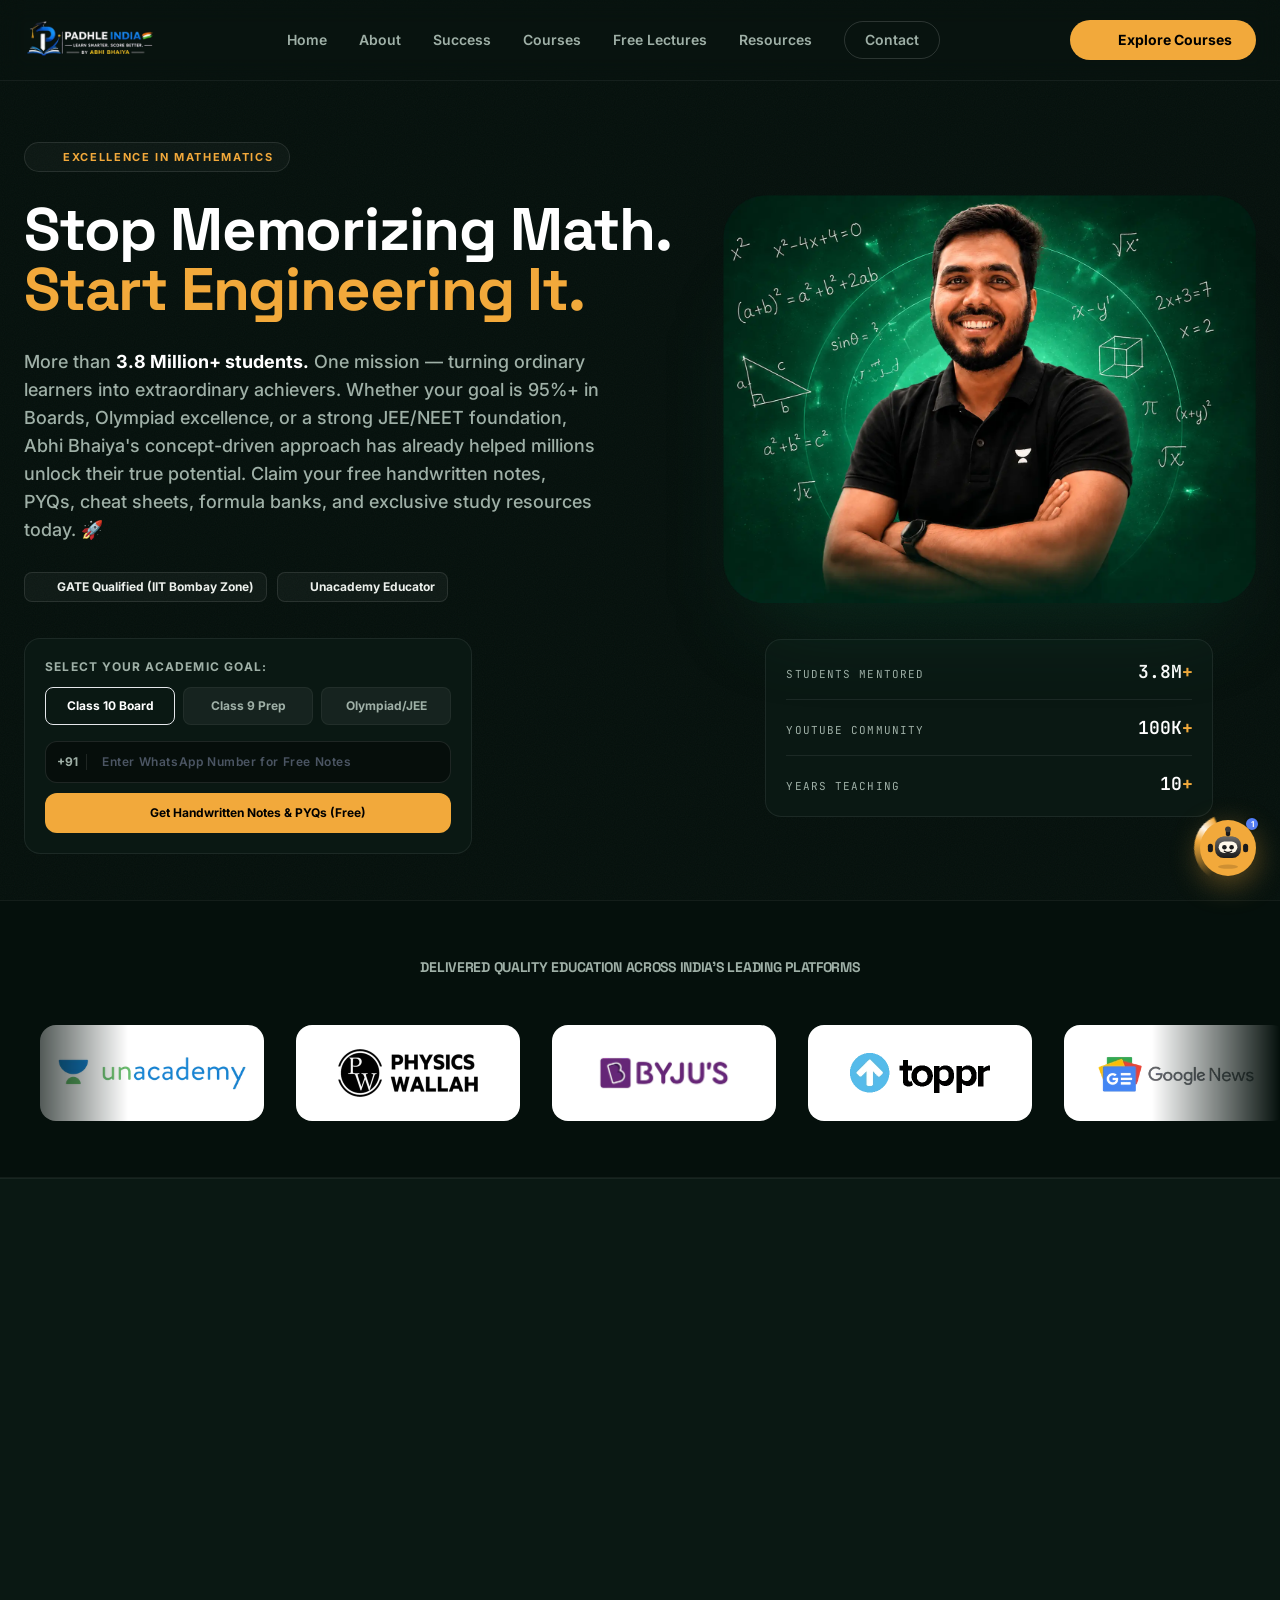
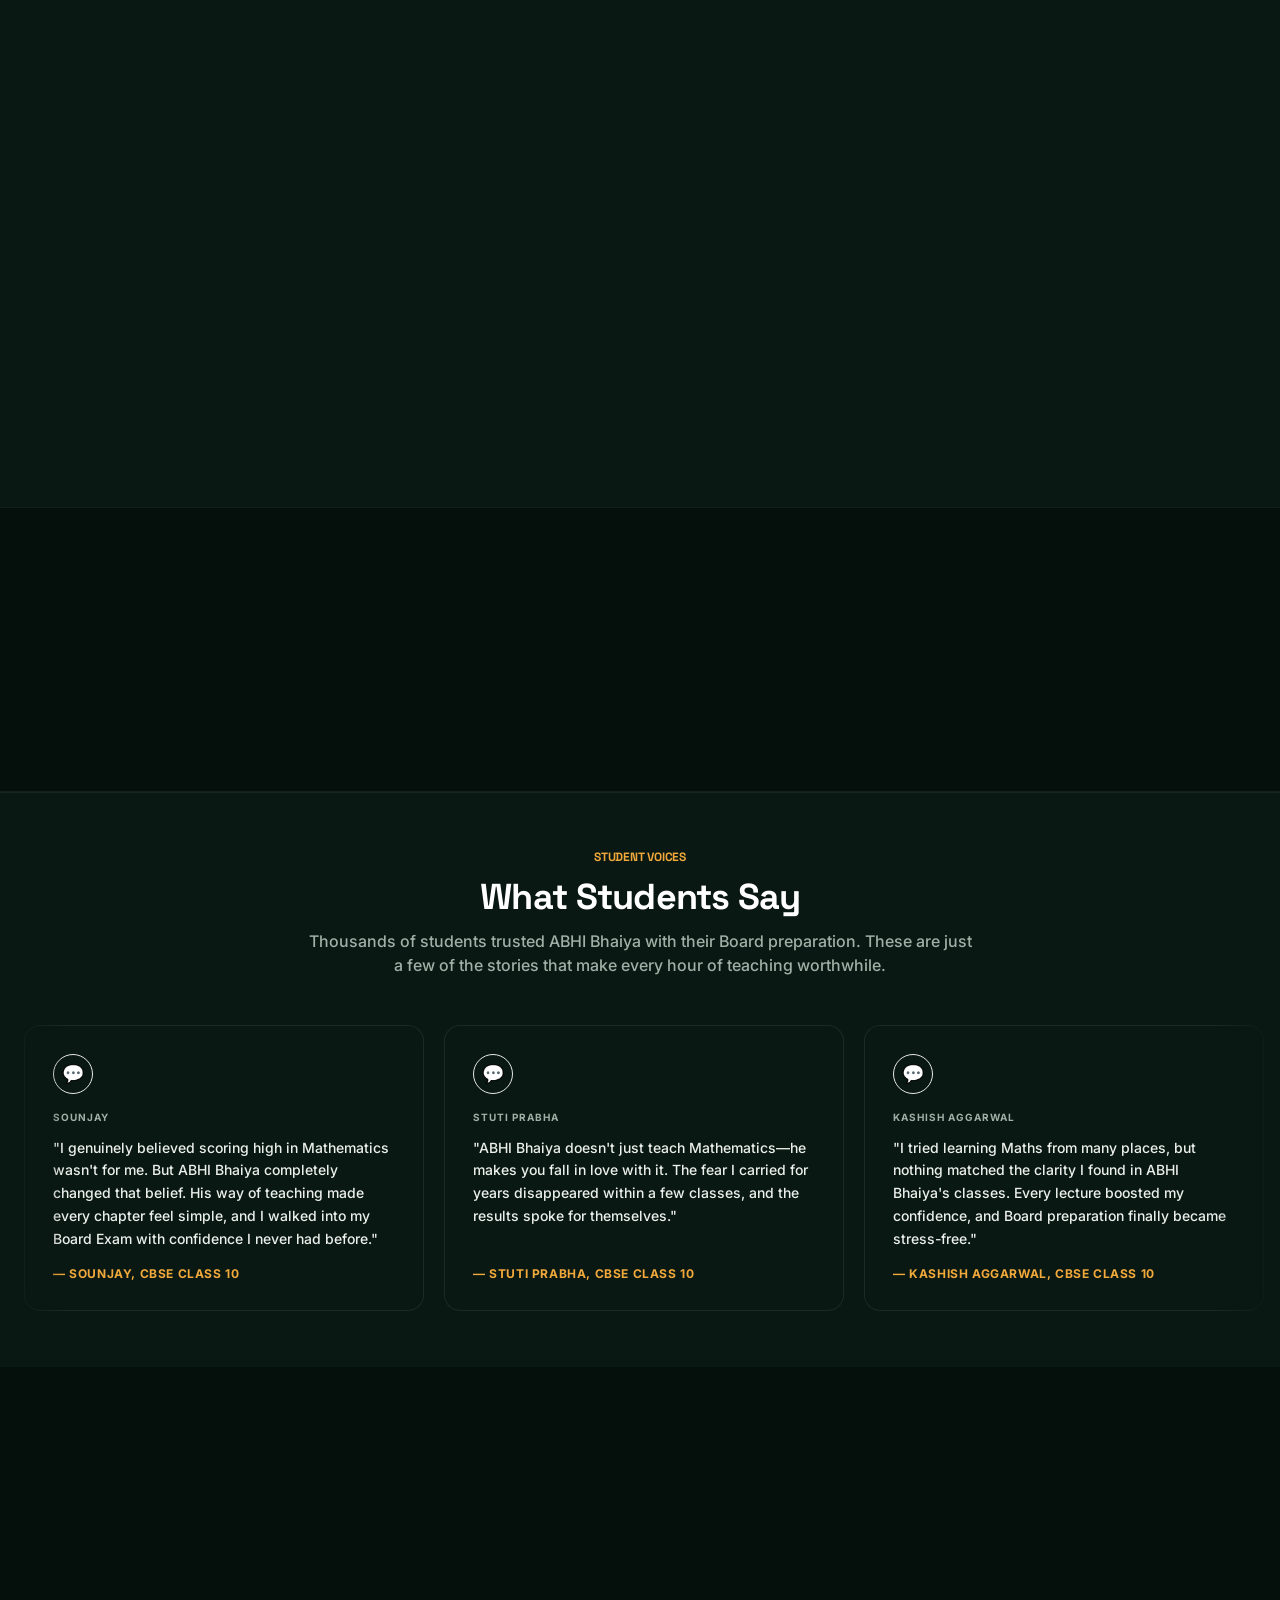
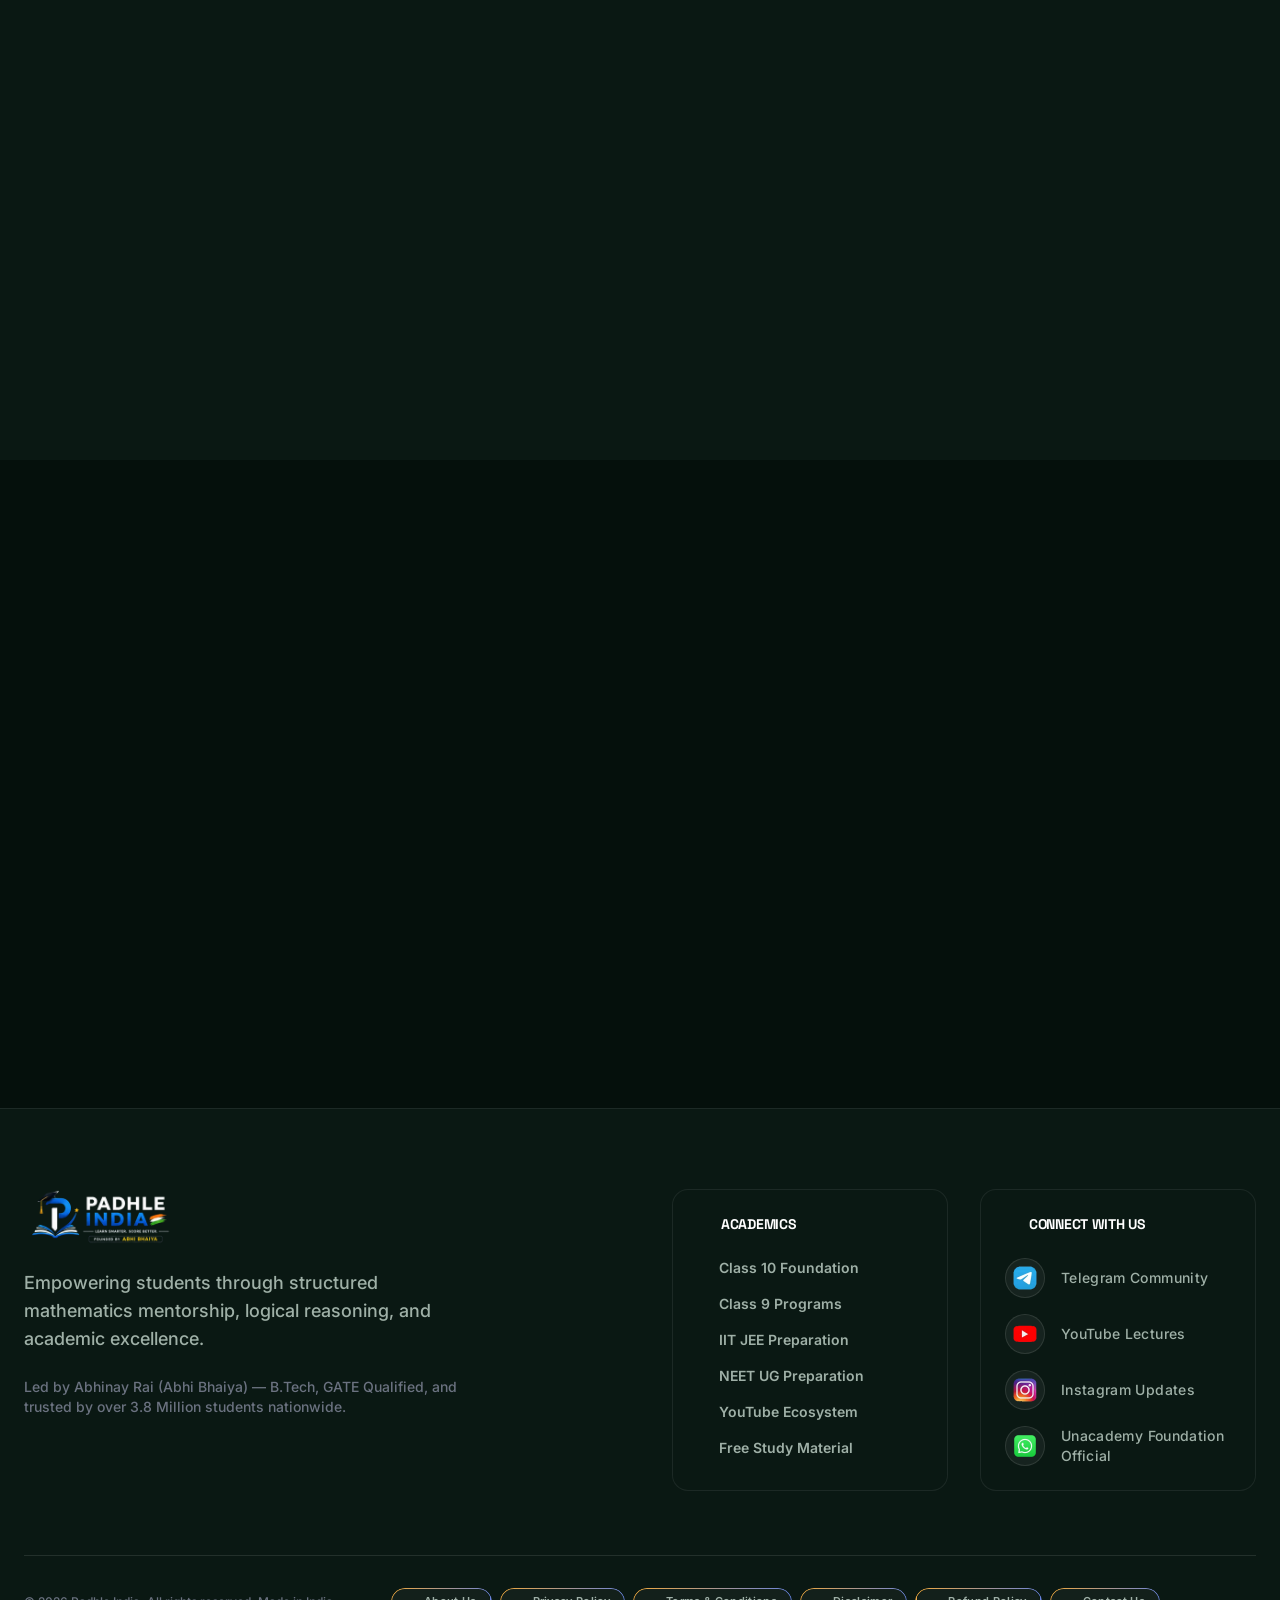
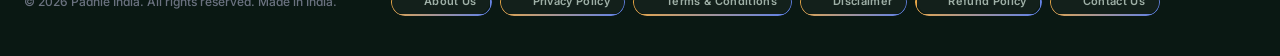
==== commit 0a56e042: "Add files via upload" ====
--- a/index.html
+++ b/index.html
@@ -4859,6 +4859,49 @@
             // Verified against real KaTeX 0.16.8 on every failing case seen
             // in production plus 12 legitimate expressions (all untouched).
             // ============================================================
+            // Fixes two inline formulas colliding into an accidental "$$"
+            // (e.g. "...\qquad$$\cos...") which would otherwise get
+            // misread as a display-math block, corrupting both neighbours.
+            // v7.3: LINE-SCOPED scan — state resets at every line break,
+            // so a stray/unpaired $ anywhere earlier in a long response
+            // (e.g. mentioning a price) can never cascade to corrupt
+            // formulas on OTHER lines. See the matching worker-side
+            // function for the full reasoning and test cases.
+            function preventAccidentalDoubleDollar(text) {
+                if (!text) return text;
+                return text.split('\n').map(line => {
+                    const tokens = line.match(/\$\$|\$|[^$]+/g);
+                    if (!tokens) return line;
+                    let result = '';
+                    let openDelim = null; // null | '$' | '$$' — reset per line
+                    for (const tok of tokens) {
+                        if (tok === '$$' || tok === '$') {
+                            if (openDelim === null) {
+                                openDelim = tok;
+                                result += tok;
+                            } else if (openDelim === tok) {
+                                openDelim = null;
+                                result += tok;
+                            } else if (openDelim === '$' && tok === '$$') {
+                                result += '$ $';
+                                openDelim = '$';
+                            } else {
+                                result += tok;
+                            }
+                        } else {
+                            result += tok;
+                        }
+                    }
+                    return result;
+                }).join('\n');
+            }
+            function fixCdotInsideText(text) {
+                if (!text) return text;
+                return text.replace(/\\text\{([^{}]*)\}/g, (match, inner) => {
+                    const fixed = inner.replace(/\\cdotp|\\cdot/g, '·');
+                    return '\\text{' + fixed + '}';
+                });
+            }
             function deglueMathOperators(text) {
                 if (!text) return text;
                 const CDOTS = "\uE000", CDOTP = "\uE001";
@@ -4943,7 +4986,7 @@
                 }
 
                 // Self-heal the model's math BEFORE KaTeX ever sees it.
-                text = repairMisplacedMathDelimiters(deglueMathOperators(unwrapAccidentalProseMath(text)));
+                text = repairMisplacedMathDelimiters(fixCdotInsideText(deglueMathOperators(unwrapAccidentalProseMath(preventAccidentalDoubleDollar(text)))));
 
                 const mathBlocks = [];
                 let processedText = text;
@@ -5018,12 +5061,36 @@
                     }
                 });
 
-                // Step 6: Run Markdown Parser on the protected text
-                let htmlResult = marked.parse(processedText);
+                // Defensive cleanup: if the response got cut off mid-generation
+                // (e.g. hit the token limit while writing a trailing image
+                // URL), an unclosed "![...](http..." with no closing ")"
+                // can end up as the very last thing in the text. Strip a
+                // clearly-incomplete trailing image link rather than risk
+                // it confusing the markdown parser.
+                processedText = processedText.replace(/!\[[^\]]*\]\([^)\n]*$/, '');
+
+                // Step 6: Run Markdown Parser on the protected text. Wrapped
+                // defensively — a parser exception here previously meant the
+                // ENTIRE message fell back to showing raw, unformatted
+                // source text (bold markers, tables, math placeholders and
+                // all) instead of just this one problem area degrading.
+                let htmlResult;
+                try {
+                    htmlResult = marked.parse(processedText);
+                } catch (e) {
+                    console.error("marked.parse failed, falling back to plain text:", e);
+                    htmlResult = processedText.replace(/</g, '&lt;').replace(/\n/g, '<br>');
+                }
 
                 // Step 7: Inject beautifully compiled KaTeX math HTML back into placeholders
                 mathBlocks.forEach(({ placeholder, html }) => {
-                    htmlResult = htmlResult.replace(placeholder, html);
+                    // split/join instead of replace(): guards against the
+                    // rare edge case where `html` contains a literal "$"
+                    // sequence that JS's String.replace() would otherwise
+                    // misinterpret as a special replacement pattern (e.g.
+                    // "$&", "$$"), and replaces every occurrence rather
+                    // than just the first.
+                    htmlResult = htmlResult.split(placeholder).join(html);
                 });
 
                 return htmlResult;
@@ -5050,7 +5117,12 @@
                     let contentHTML = text;
                     if (!isLoading) {
                         // Use the ultimate Smart Math Protection Parser
-                        contentHTML = renderMarkdownAndMath(text); 
+                        try {
+                            contentHTML = renderMarkdownAndMath(text);
+                        } catch (renderErr) {
+                            console.error("renderMarkdownAndMath failed entirely, showing raw text:", renderErr);
+                            contentHTML = String(text).replace(/</g, '&lt;').replace(/\n/g, '<br>');
+                        }
                     }
 
                     // Upgraded with Solid bg-slate-900 and border-slate-800 for pristine text contrast
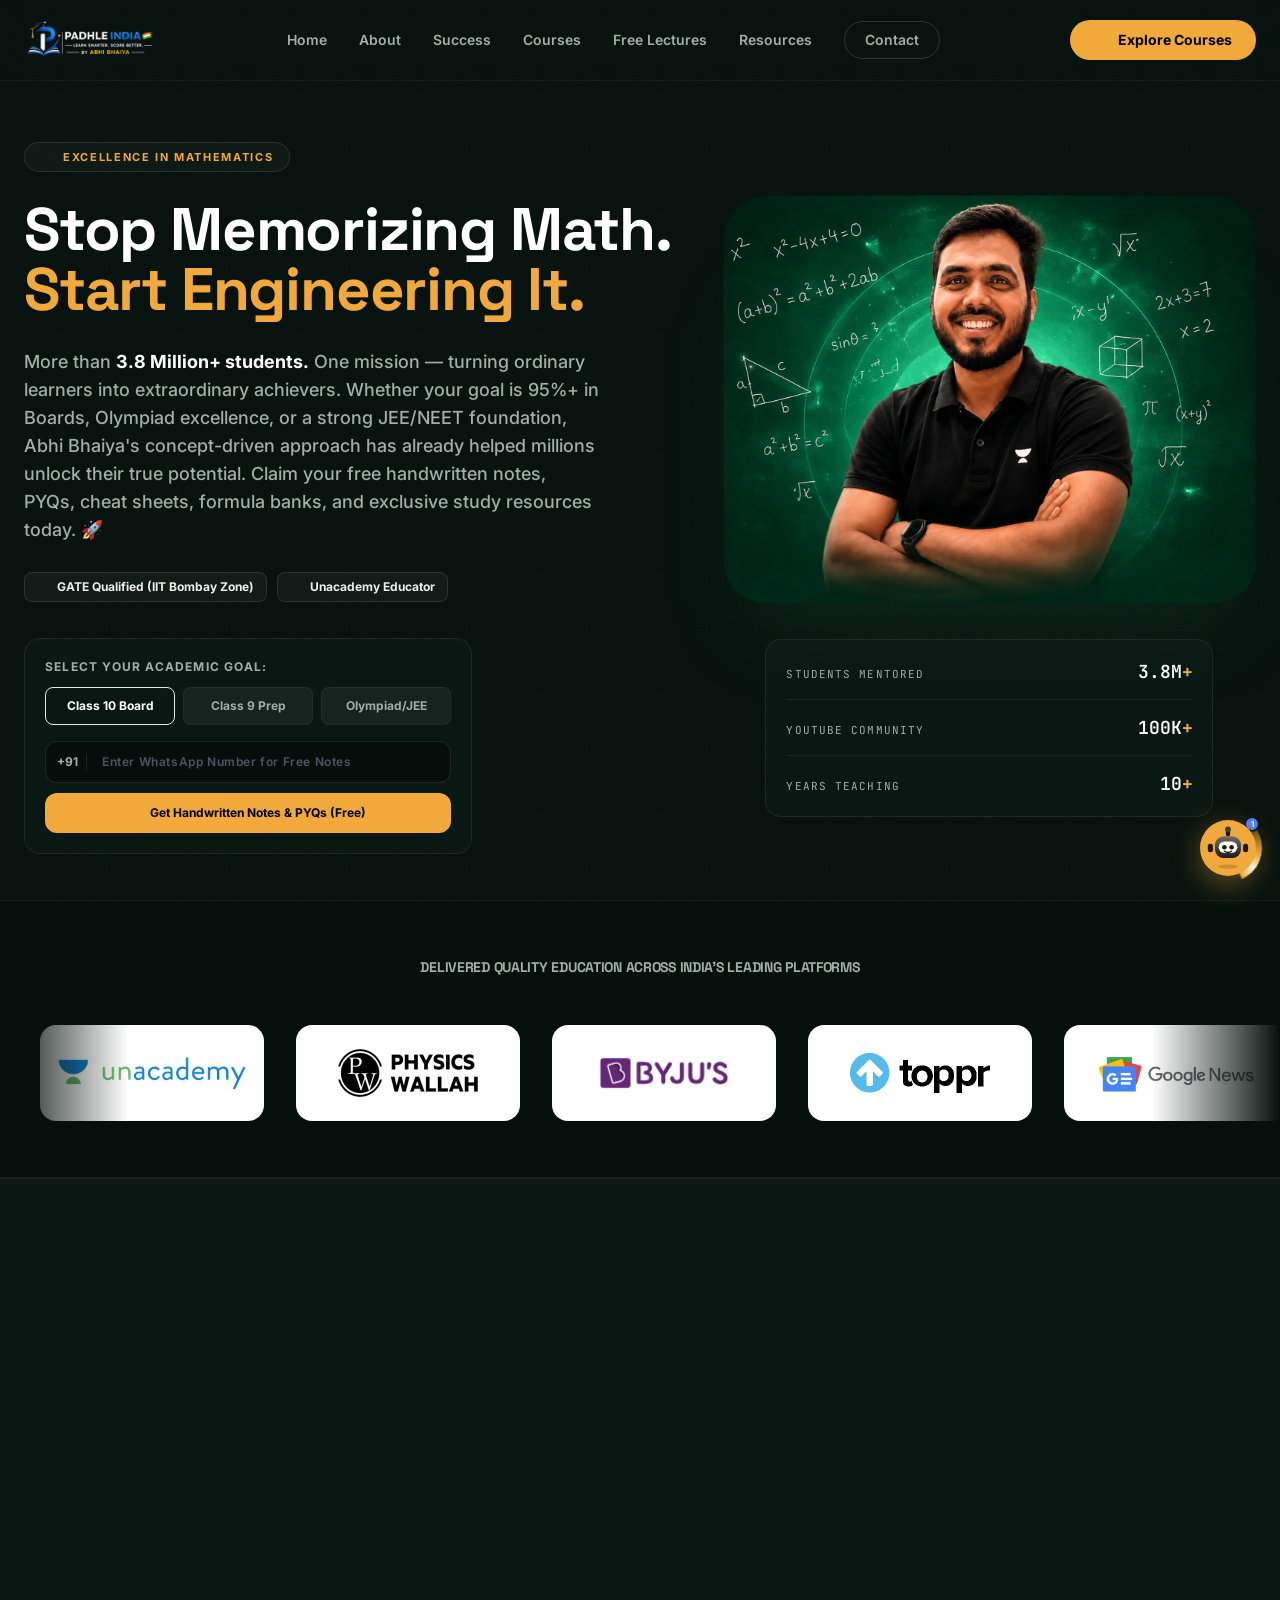
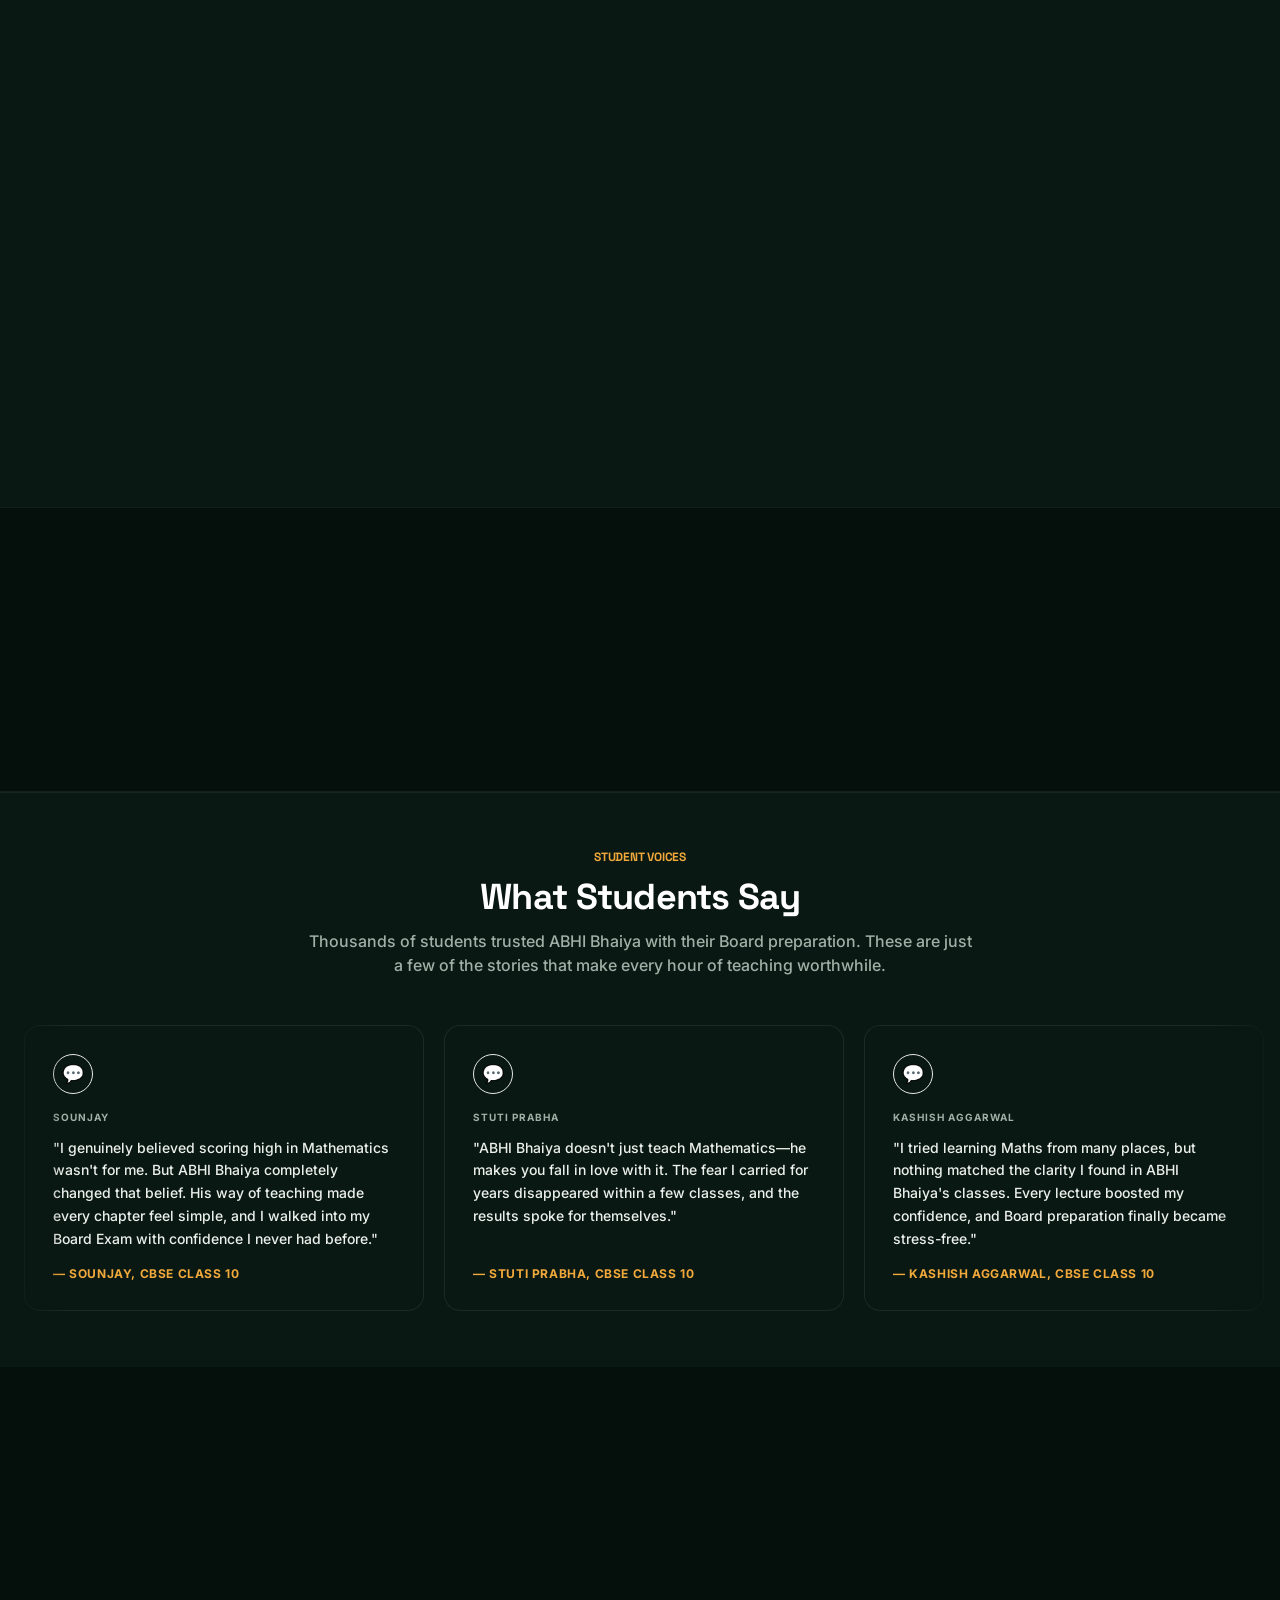
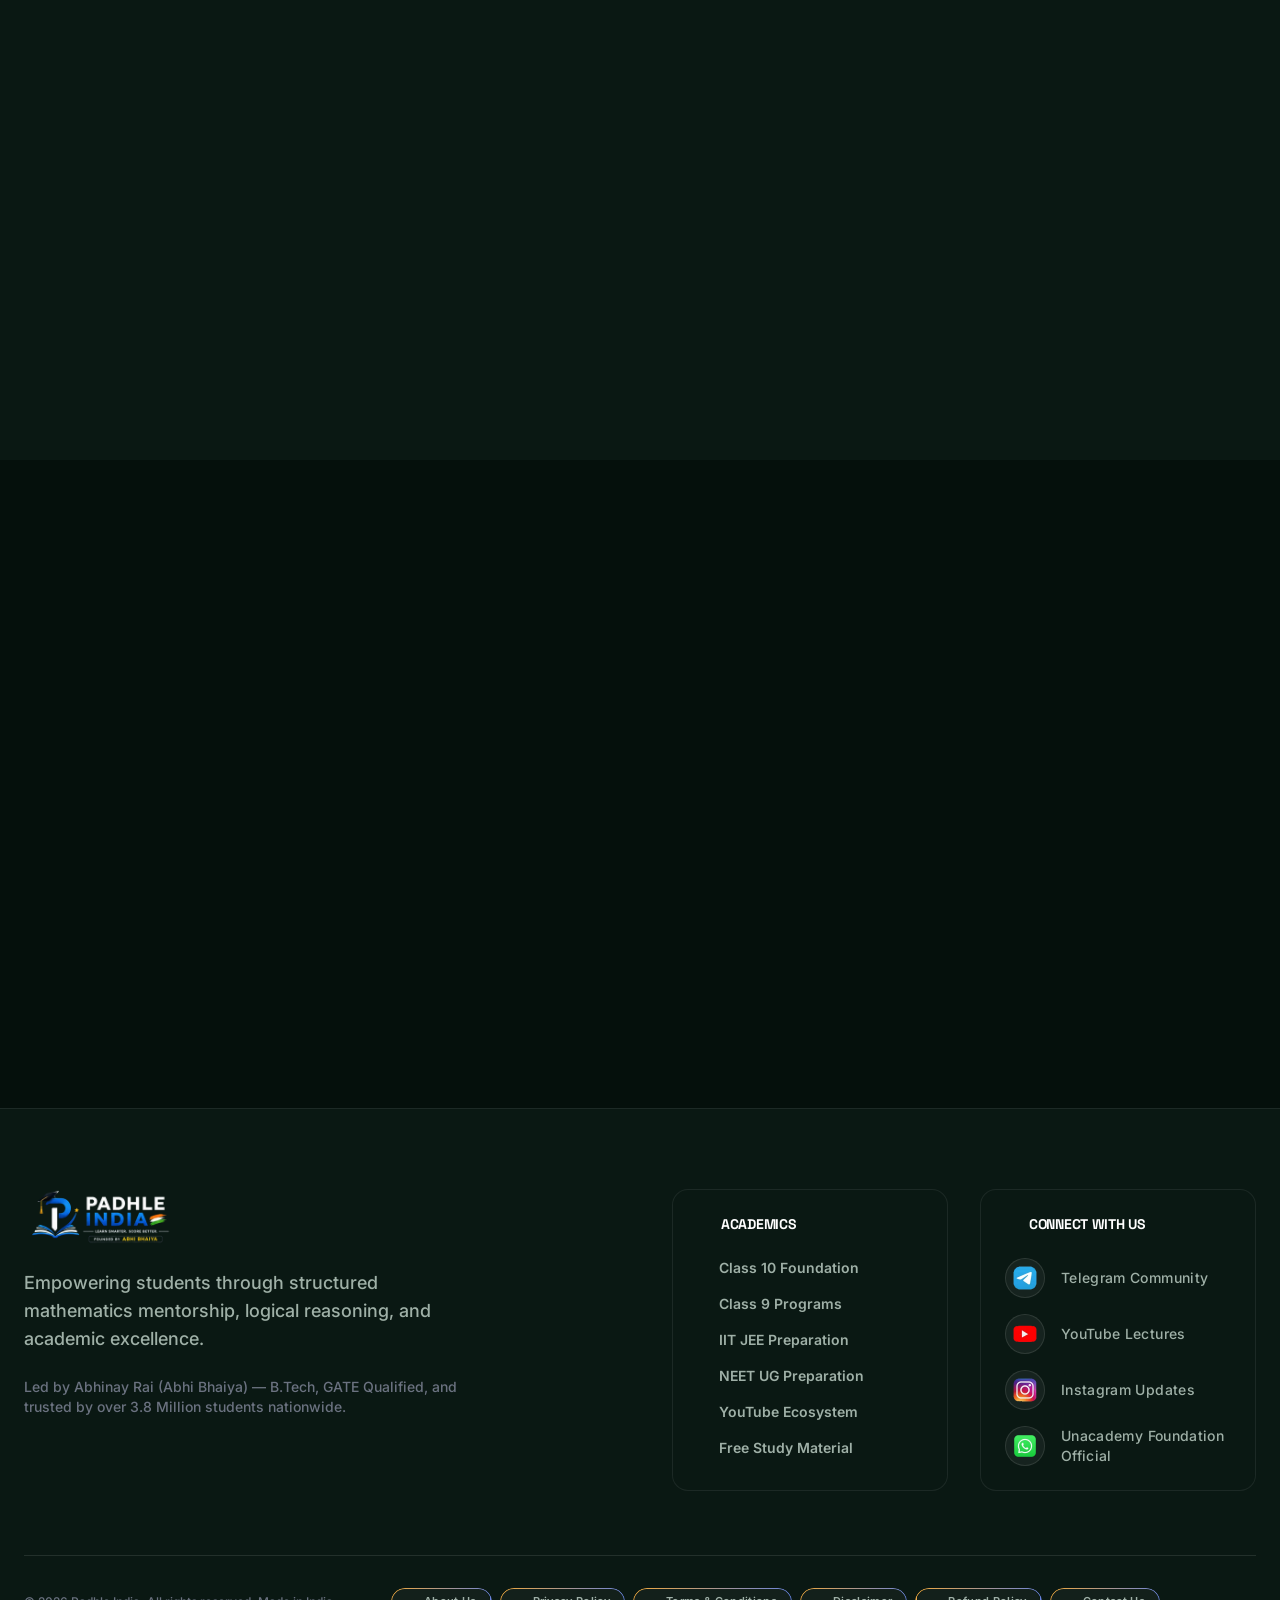
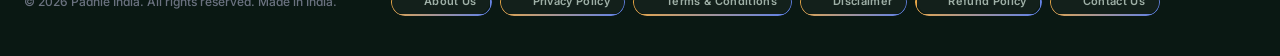
==== commit fbcf68af: "Add files via upload" ====
--- a/index.html
+++ b/index.html
@@ -47,7 +47,7 @@
 
     <!-- KaTeX & Marked: only needed once the chatbot is opened, deferred so
          they never block the initial page render -->
-    <link rel="stylesheet" href="https://cdn.jsdelivr.net/npm/katex@0.16.8/dist/katex.min.css" media="print" onload="this.media='all'">
+    <link rel="stylesheet" href="https://cdn.jsdelivr.net/npm/katex@0.16.8/dist/katex.min.css">
     <script src="https://cdn.jsdelivr.net/npm/katex@0.16.8/dist/katex.min.js" defer></script>
     <script src="https://cdn.jsdelivr.net/npm/katex@0.16.8/dist/contrib/auto-render.min.js" defer></script>
     <script src="https://cdn.jsdelivr.net/npm/marked/marked.min.js" defer></script>
@@ -4088,6 +4088,7 @@
             const closeIcon = document.getElementById('toggle-icon-close');
             const chatInput = document.getElementById('chat-input');
             const chatSendBtn = document.getElementById('chat-send-btn');
+            let isSending = false; // prevents duplicate/overlapping requests from rapid Enter/click spam
             const chatStream = document.getElementById('chat-stream');
             const chatImageBtn = document.getElementById('chat-image-btn');
             const chatImageMenuOverlay = document.getElementById('chat-image-menu-overlay');
@@ -4730,9 +4731,14 @@
 
             // Send Message Logic (With decoupled dynamic language & script payloads)
             async function sendMessage() {
+                if (isSending) return; // a request is already in flight — ignore extra Enter/click spam
                 const messageText = chatInput.value.trim();
                 const imageToSend = selectedImageDataUrl; // snapshot before we reset it
                 if (!messageText && !imageToSend) return;
+
+                isSending = true;
+                chatSendBtn.disabled = true;
+                chatSendBtn.style.opacity = '0.5';
 
                 // A photo with no typed question still needs some instruction
                 // for the model to act on.
@@ -4822,6 +4828,10 @@
                     console.error("Chat Error Details: ", error);
                     removeLoader(loaderId);
                     appendBubble("bot", "Lagta hai technical issues hain, dobara koshish karo Champion!");
+                } finally {
+                    isSending = false;
+                    chatSendBtn.disabled = false;
+                    chatSendBtn.style.opacity = '1';
                 }
             }
 
@@ -4939,6 +4949,7 @@
                 const DANGLING_END = new RegExp("(" + SIZE_SPACE + "|" + OPS + "|" + NEEDS_ARG + ")\\s*$");
                 const DANGLING_START = /^\s*(\\Bigg?r|\\bigg?r|\\right)/;
                 const GAP_LOOKS_LIKE_MATH = /^\s*([_^]\{|\\[a-zA-Z])/;
+                const BARE_TOKEN_ONLY = new RegExp("^(" + SIZE_SPACE + "|" + OPS + ")$");
                 const bracesUnbalanced = (inner) => {
                     let depth = 0;
                     for (let i = 0; i < inner.length; i++) {
@@ -4959,10 +4970,18 @@
                         triggered = DANGLING_END.test(inner) || DANGLING_START.test(inner) || bracesUnbalanced(inner);
                     } else {
                         // Multiple independent $...$ mentions on one line/paragraph:
-                        // don't let one legitimately-terminal-looking-but-fine
-                        // snippet (e.g. a lone "$\,$" spacer) nuke the whole
-                        // paragraph into one glued, space-stripped math block.
-                        const fragBroken = frags.some(m => bracesUnbalanced(m[1]));
+                        // a BARE, standalone spacer fragment (e.g. a lone "$\,$")
+                        // must NOT trip this, but a SUBSTANTIAL fragment (real
+                        // content) that ends in a dangling spacer/operator IS a
+                        // genuine break — e.g. "$\int x^{n}\,$dx" leaves the
+                        // literal "dx" sitting outside the delimiter as
+                        // unstyled plain text (confirmed in production).
+                        const fragBroken = frags.some(m => {
+                            const inner = m[1].trim();
+                            if (bracesUnbalanced(m[1])) return true;
+                            if (BARE_TOKEN_ONLY.test(inner)) return false;
+                            return DANGLING_END.test(inner) || DANGLING_START.test(inner);
+                        });
                         let gapBroken = false;
                         for (let i = 1; i < frags.length; i++) {
                             const prevEnd = frags[i - 1].index + frags[i - 1][0].length;
